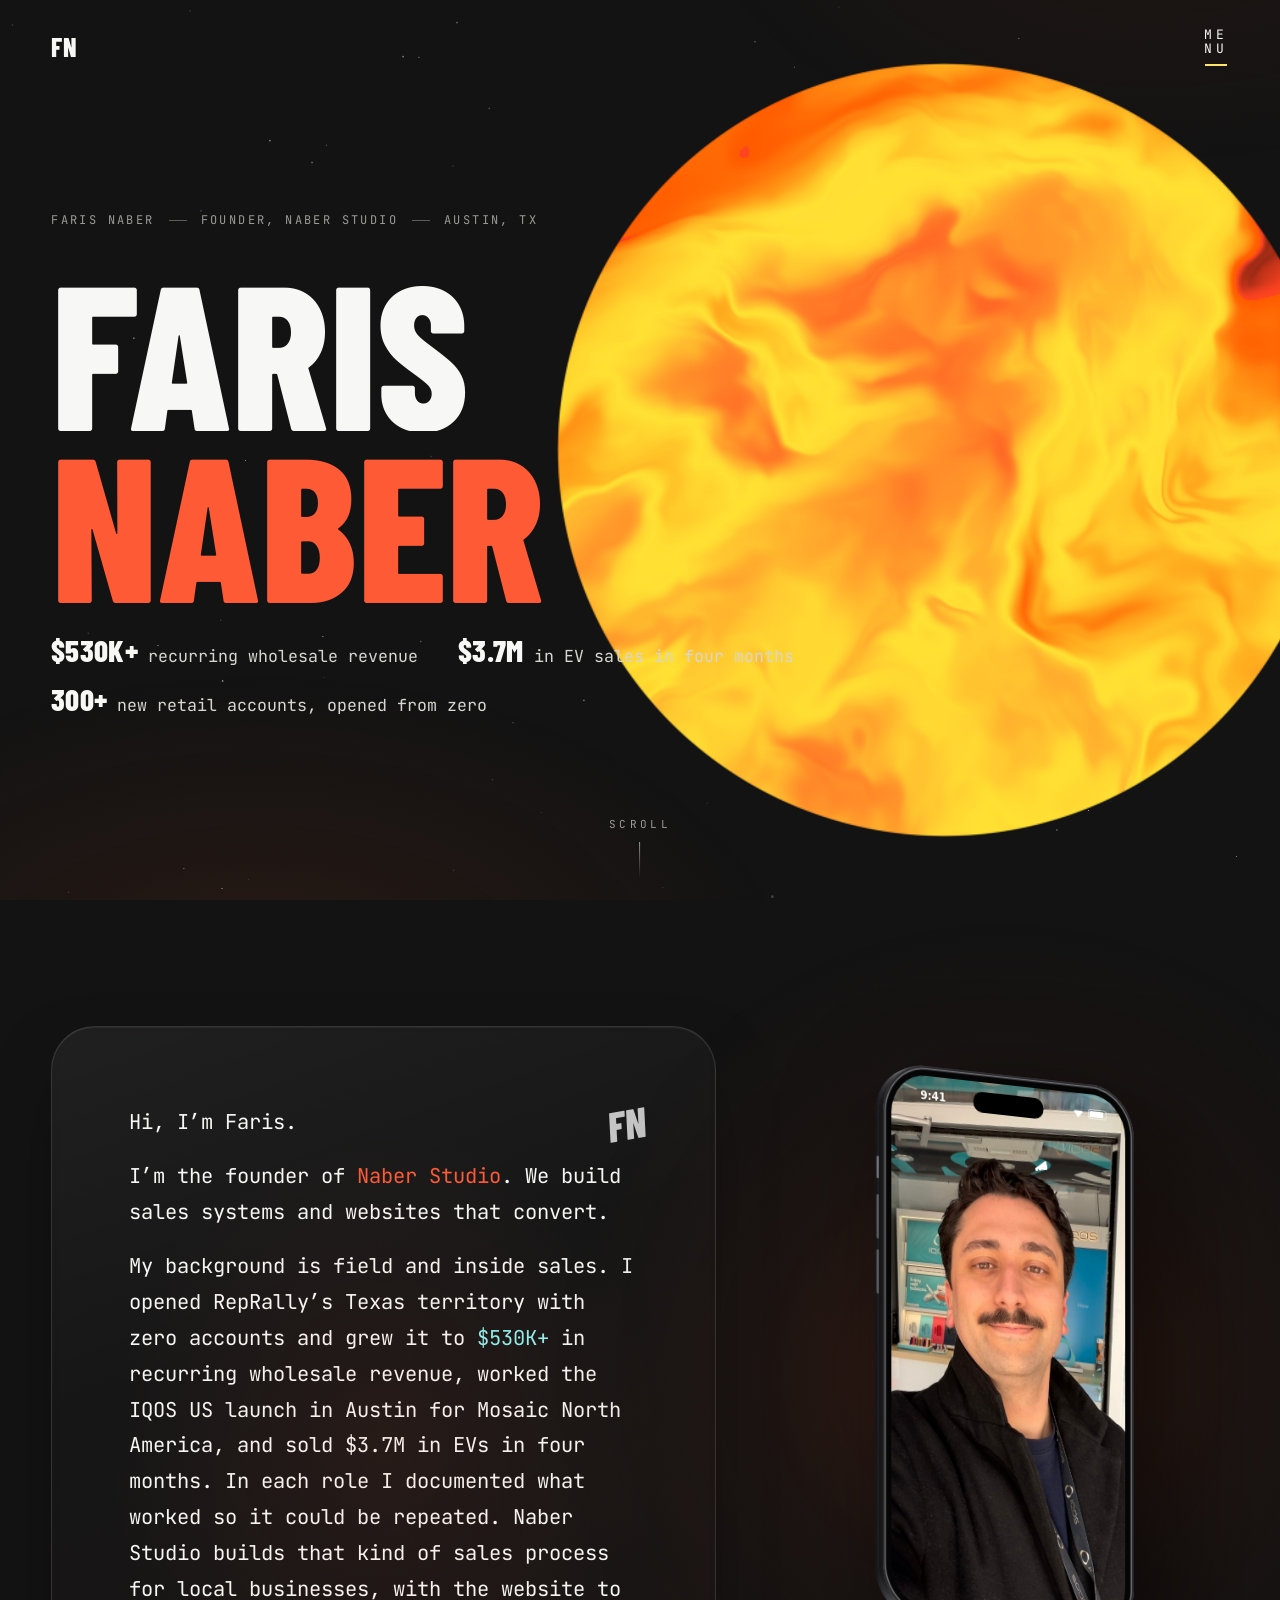
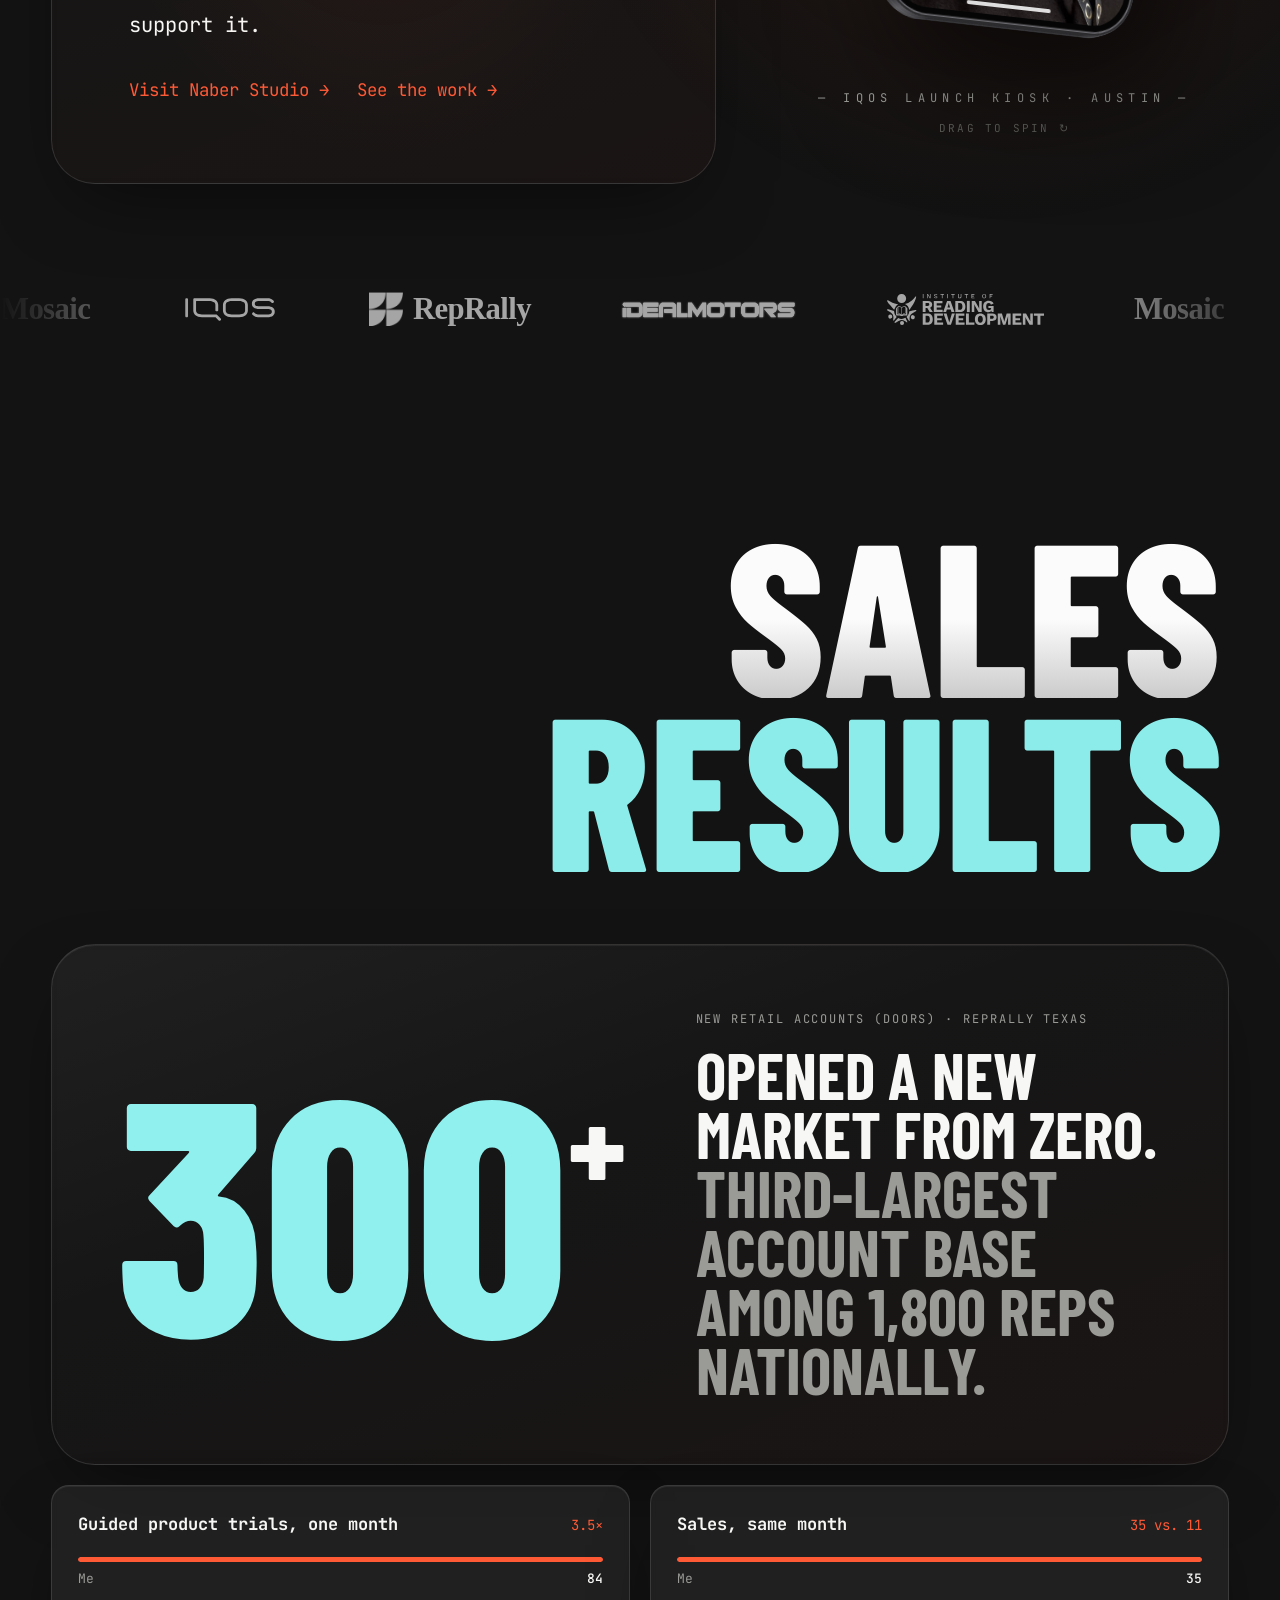
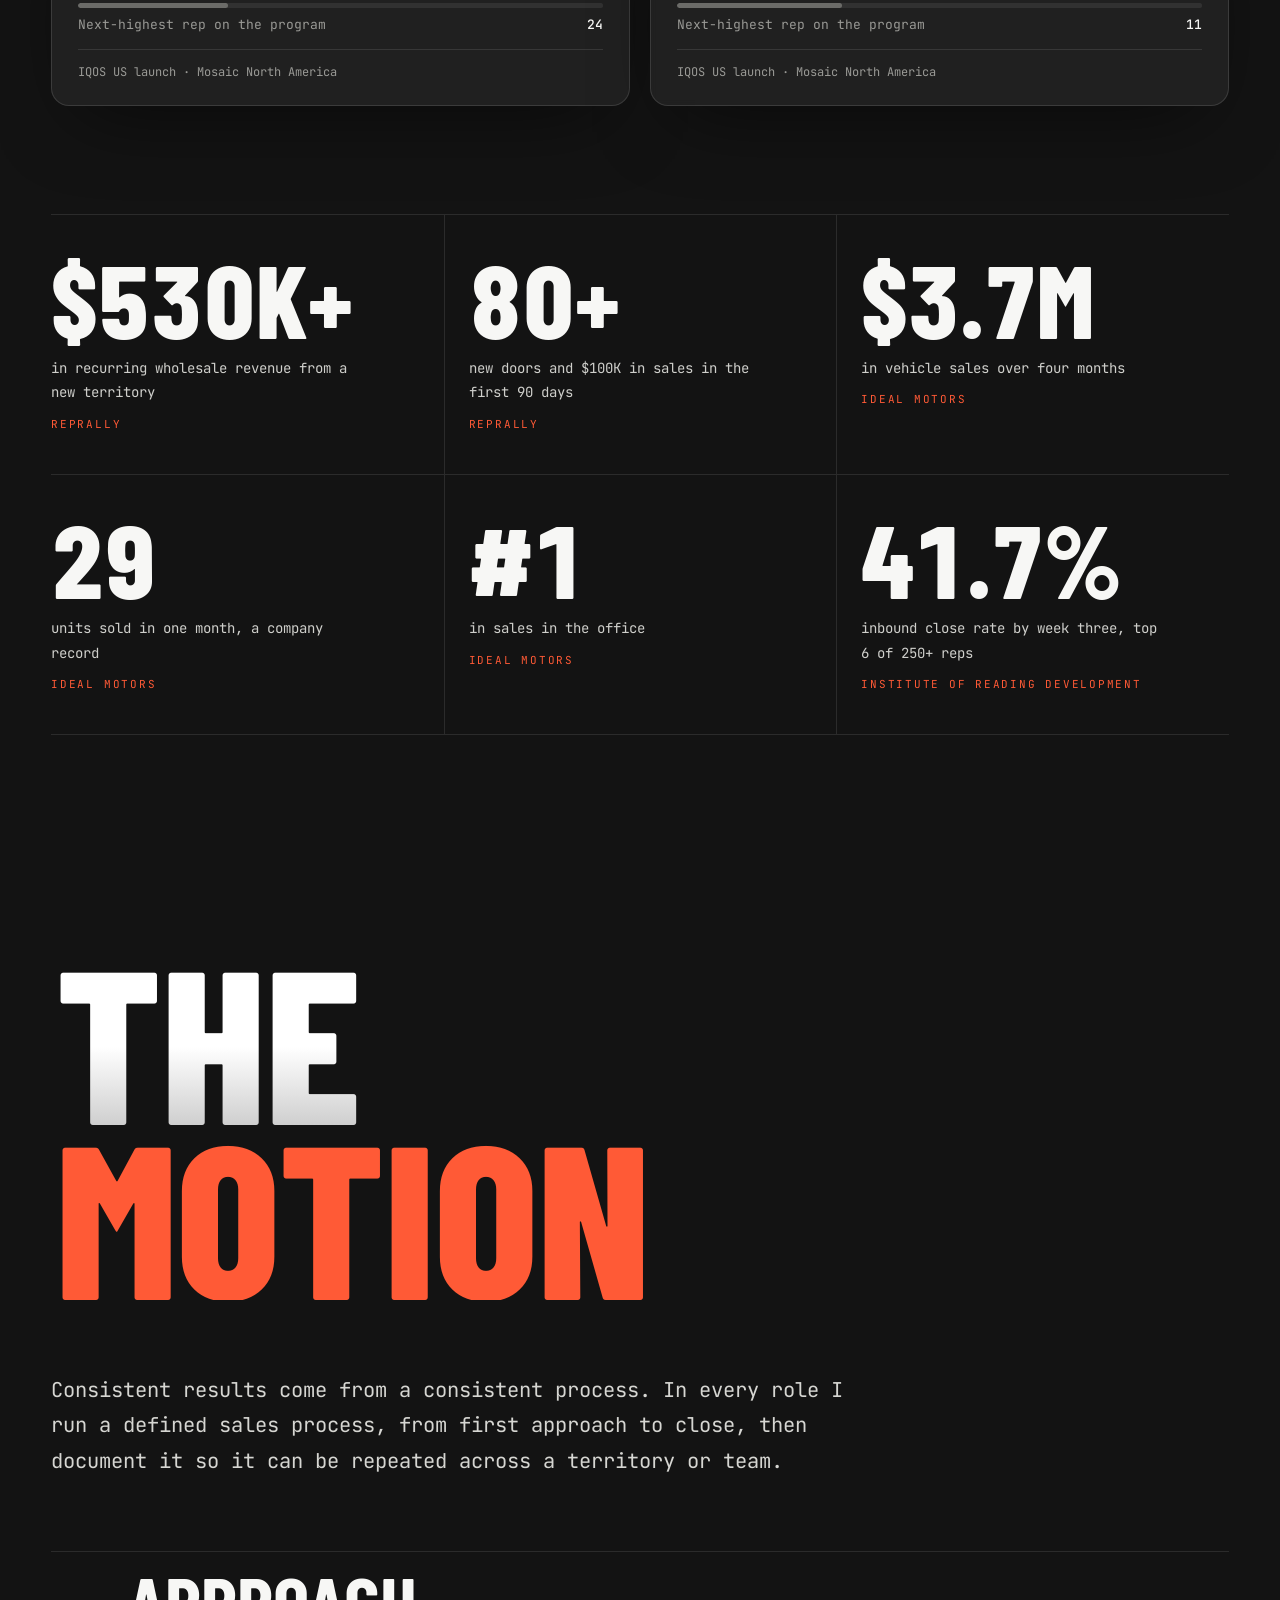
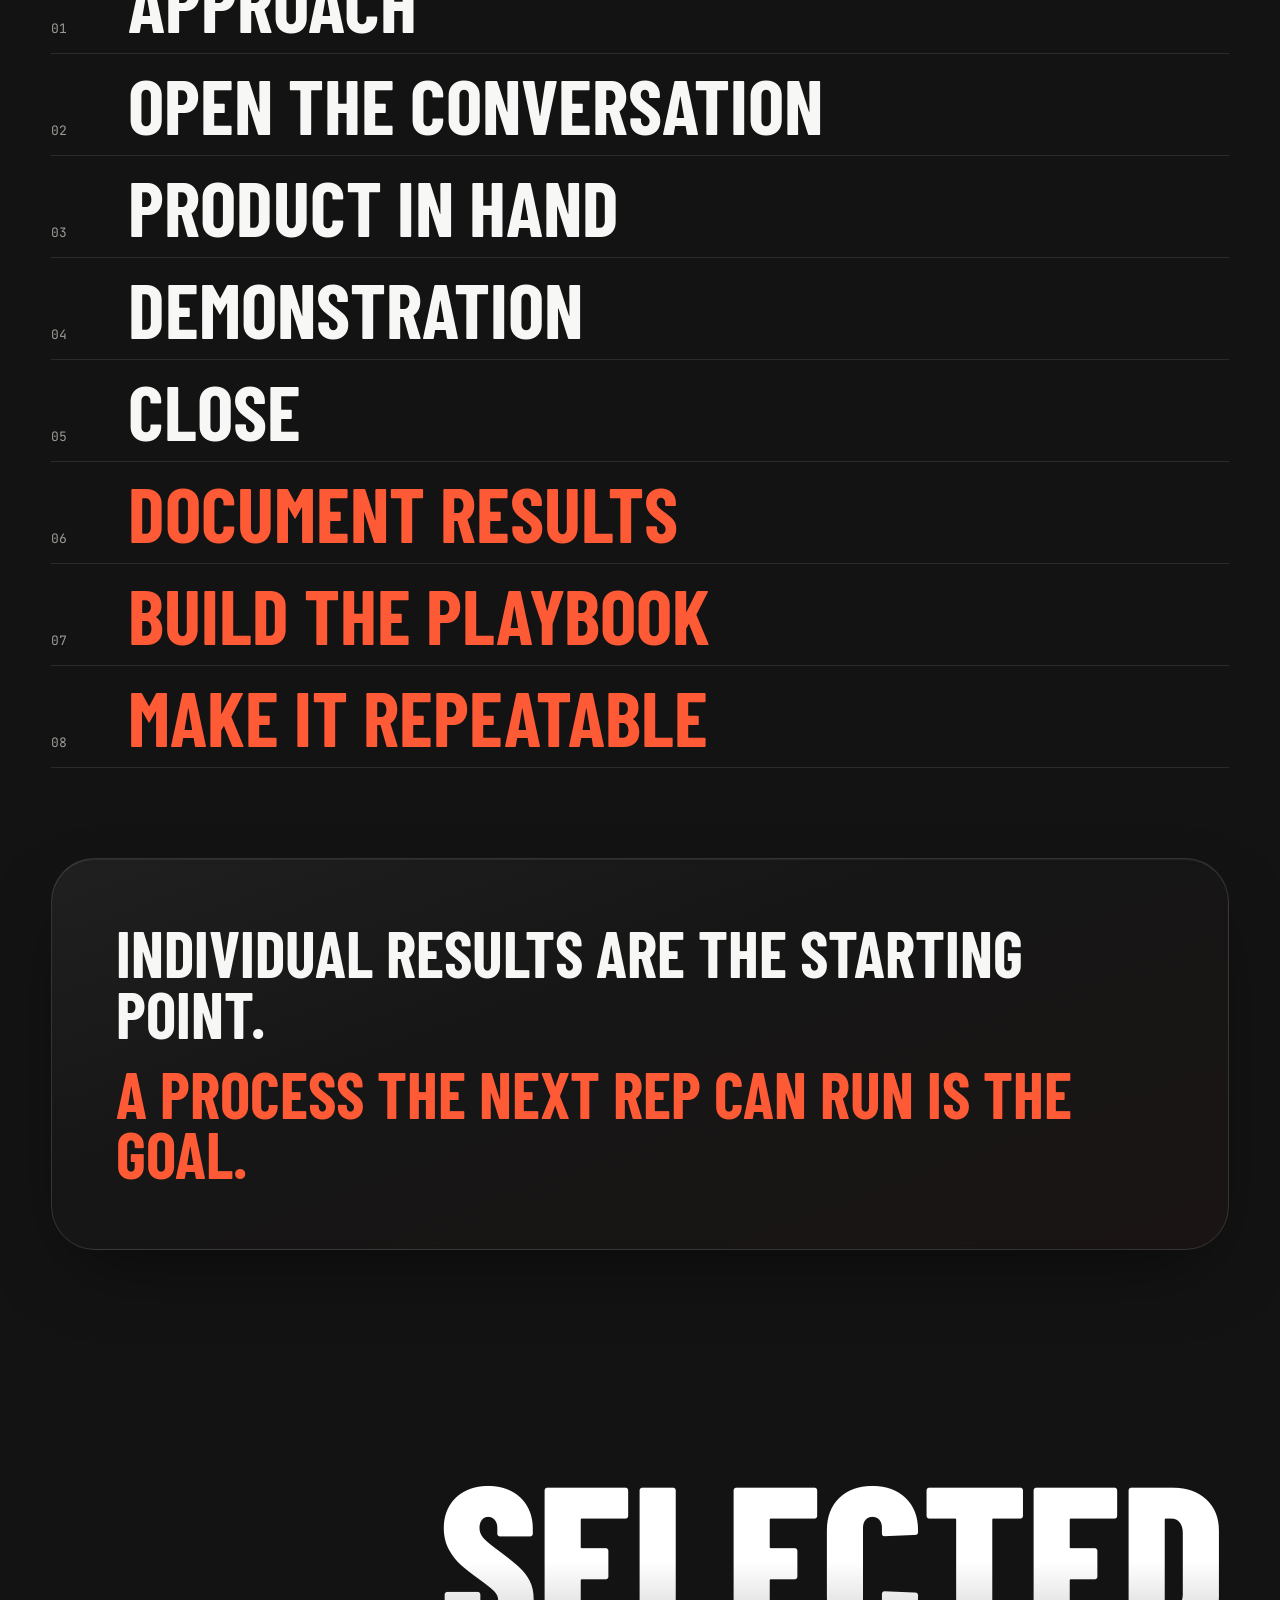
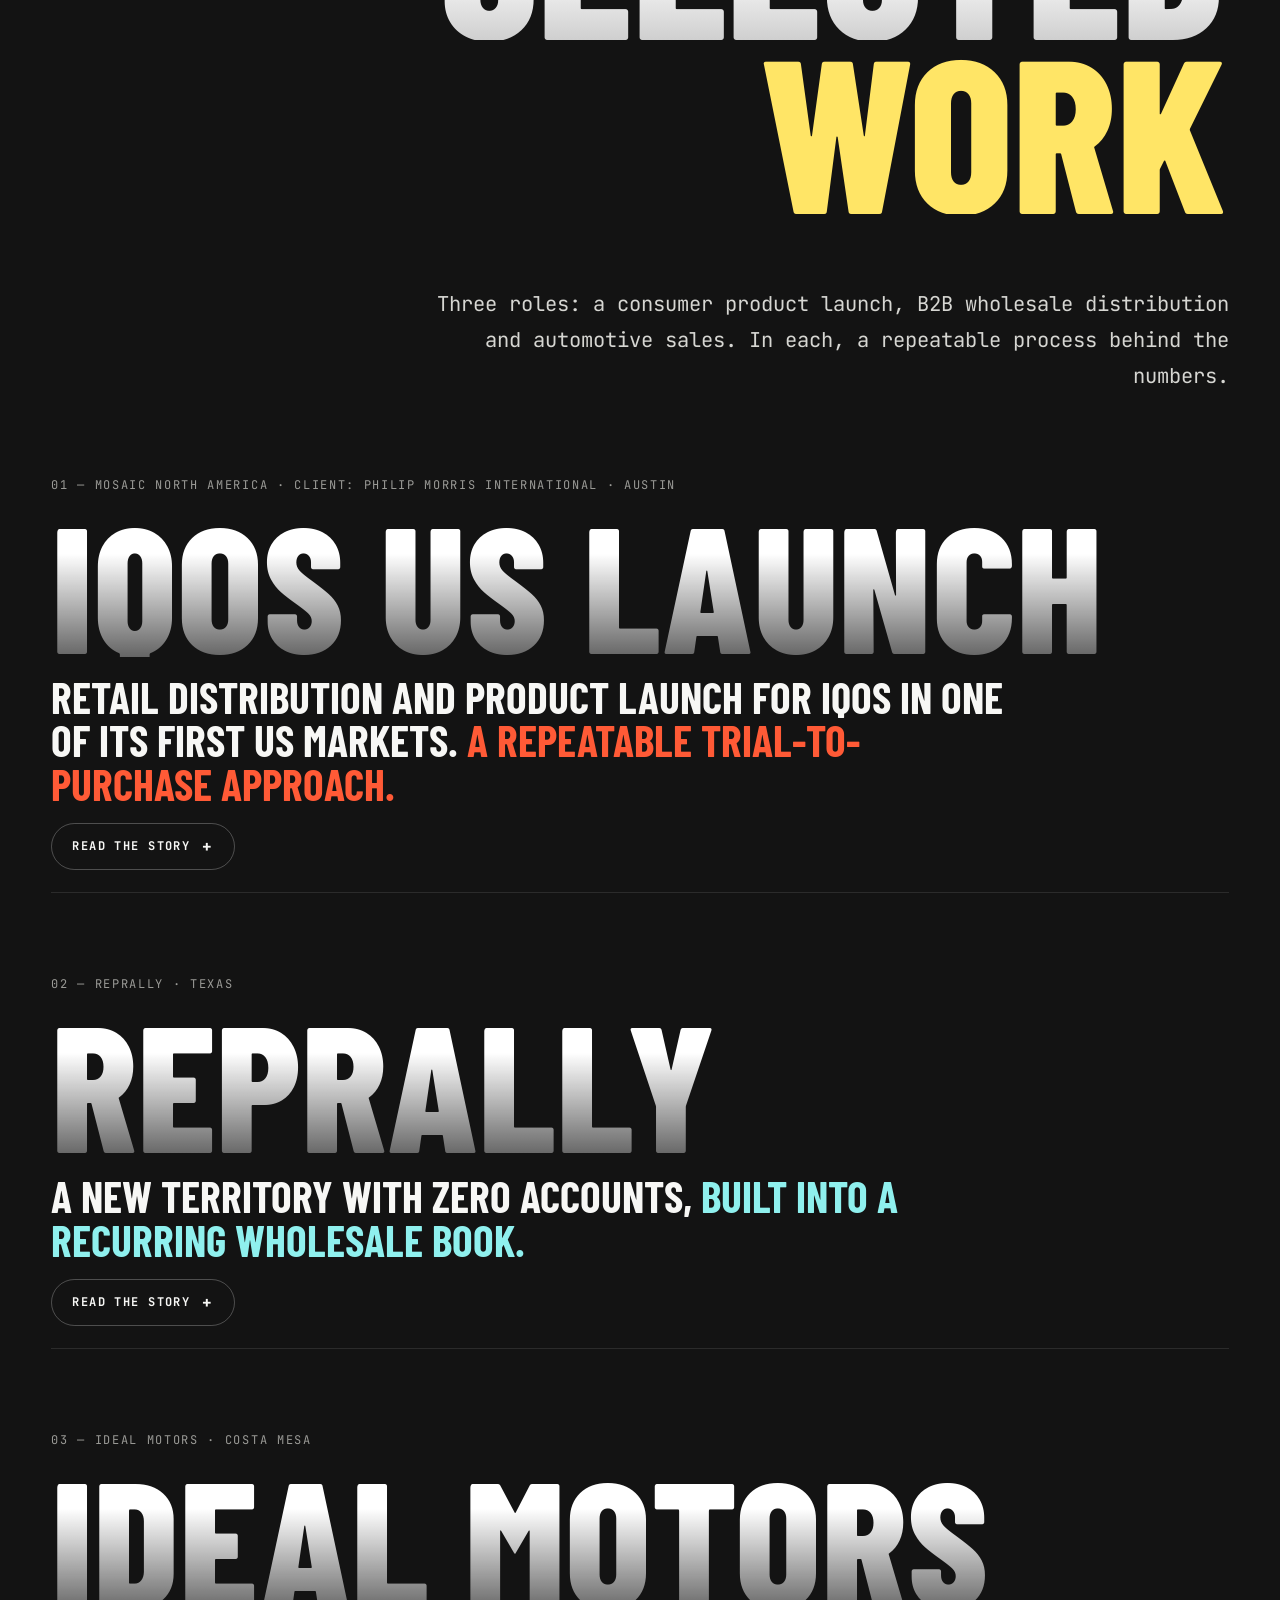
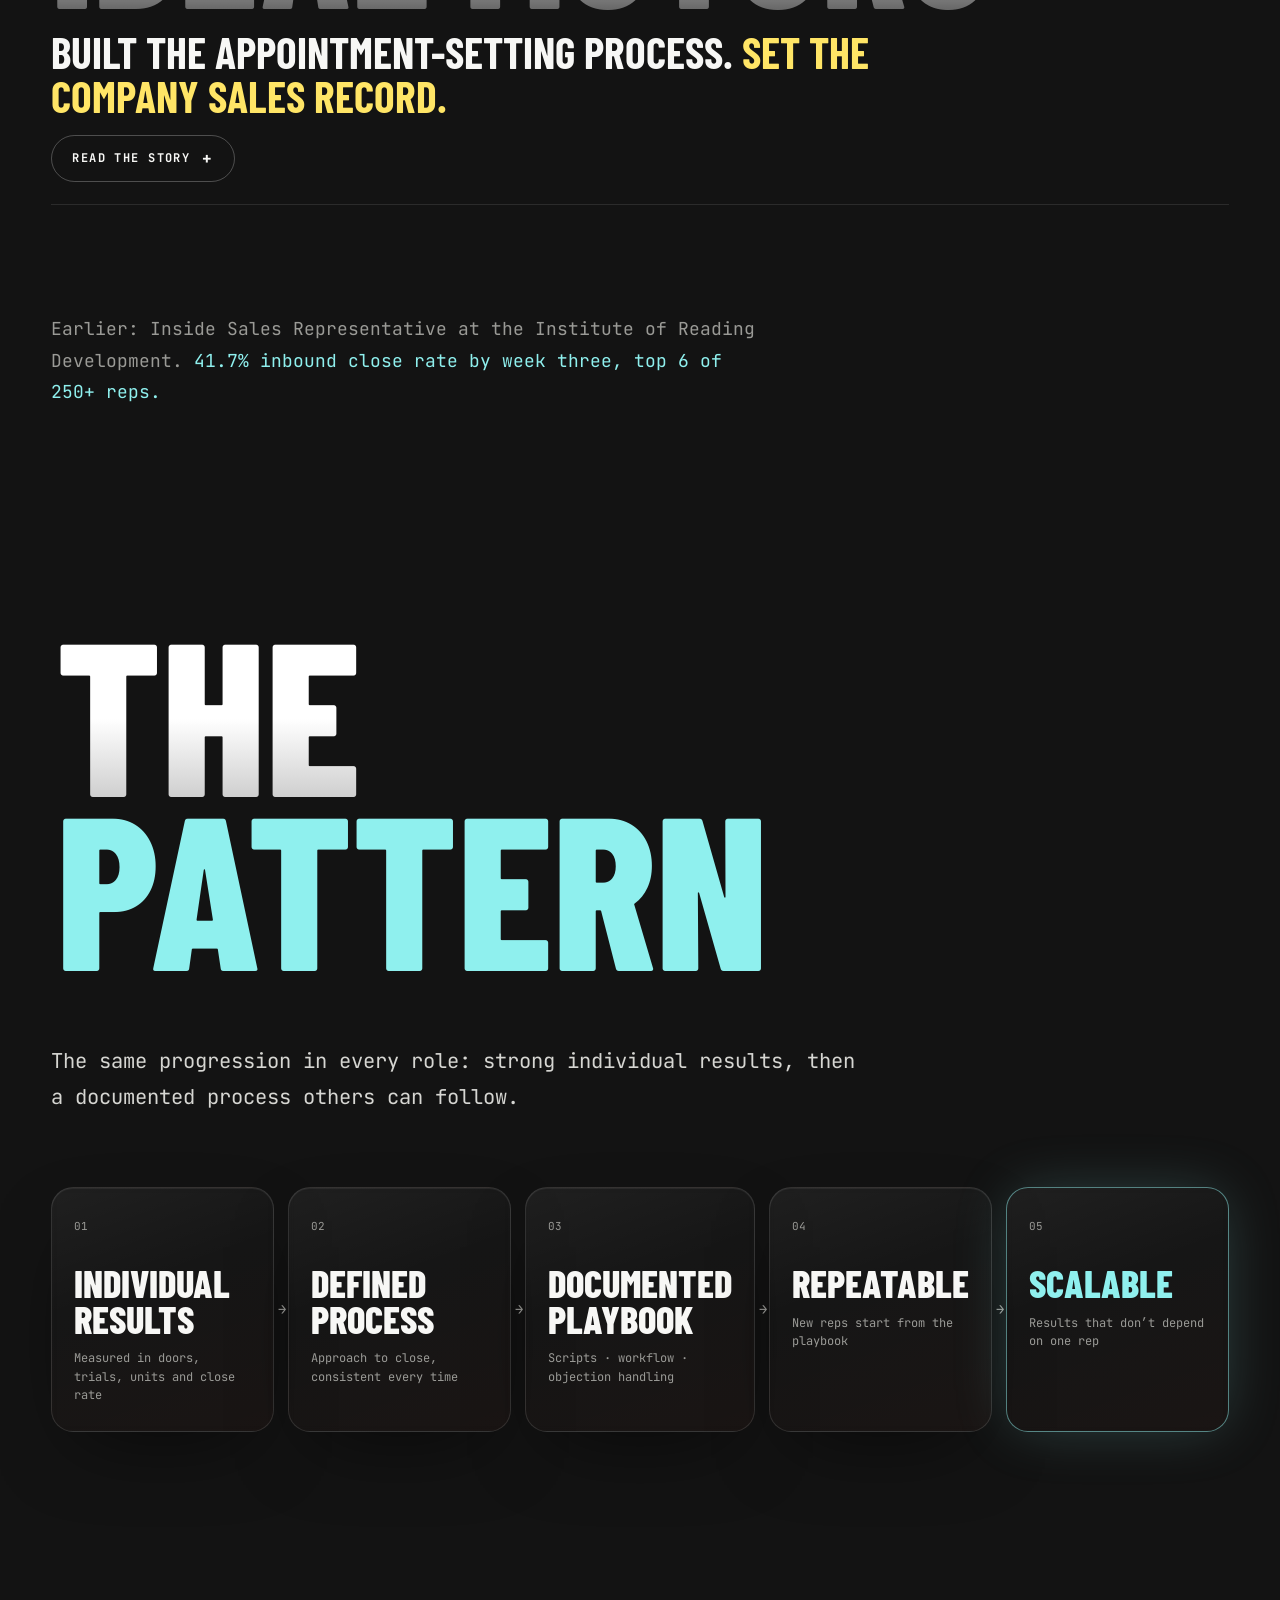
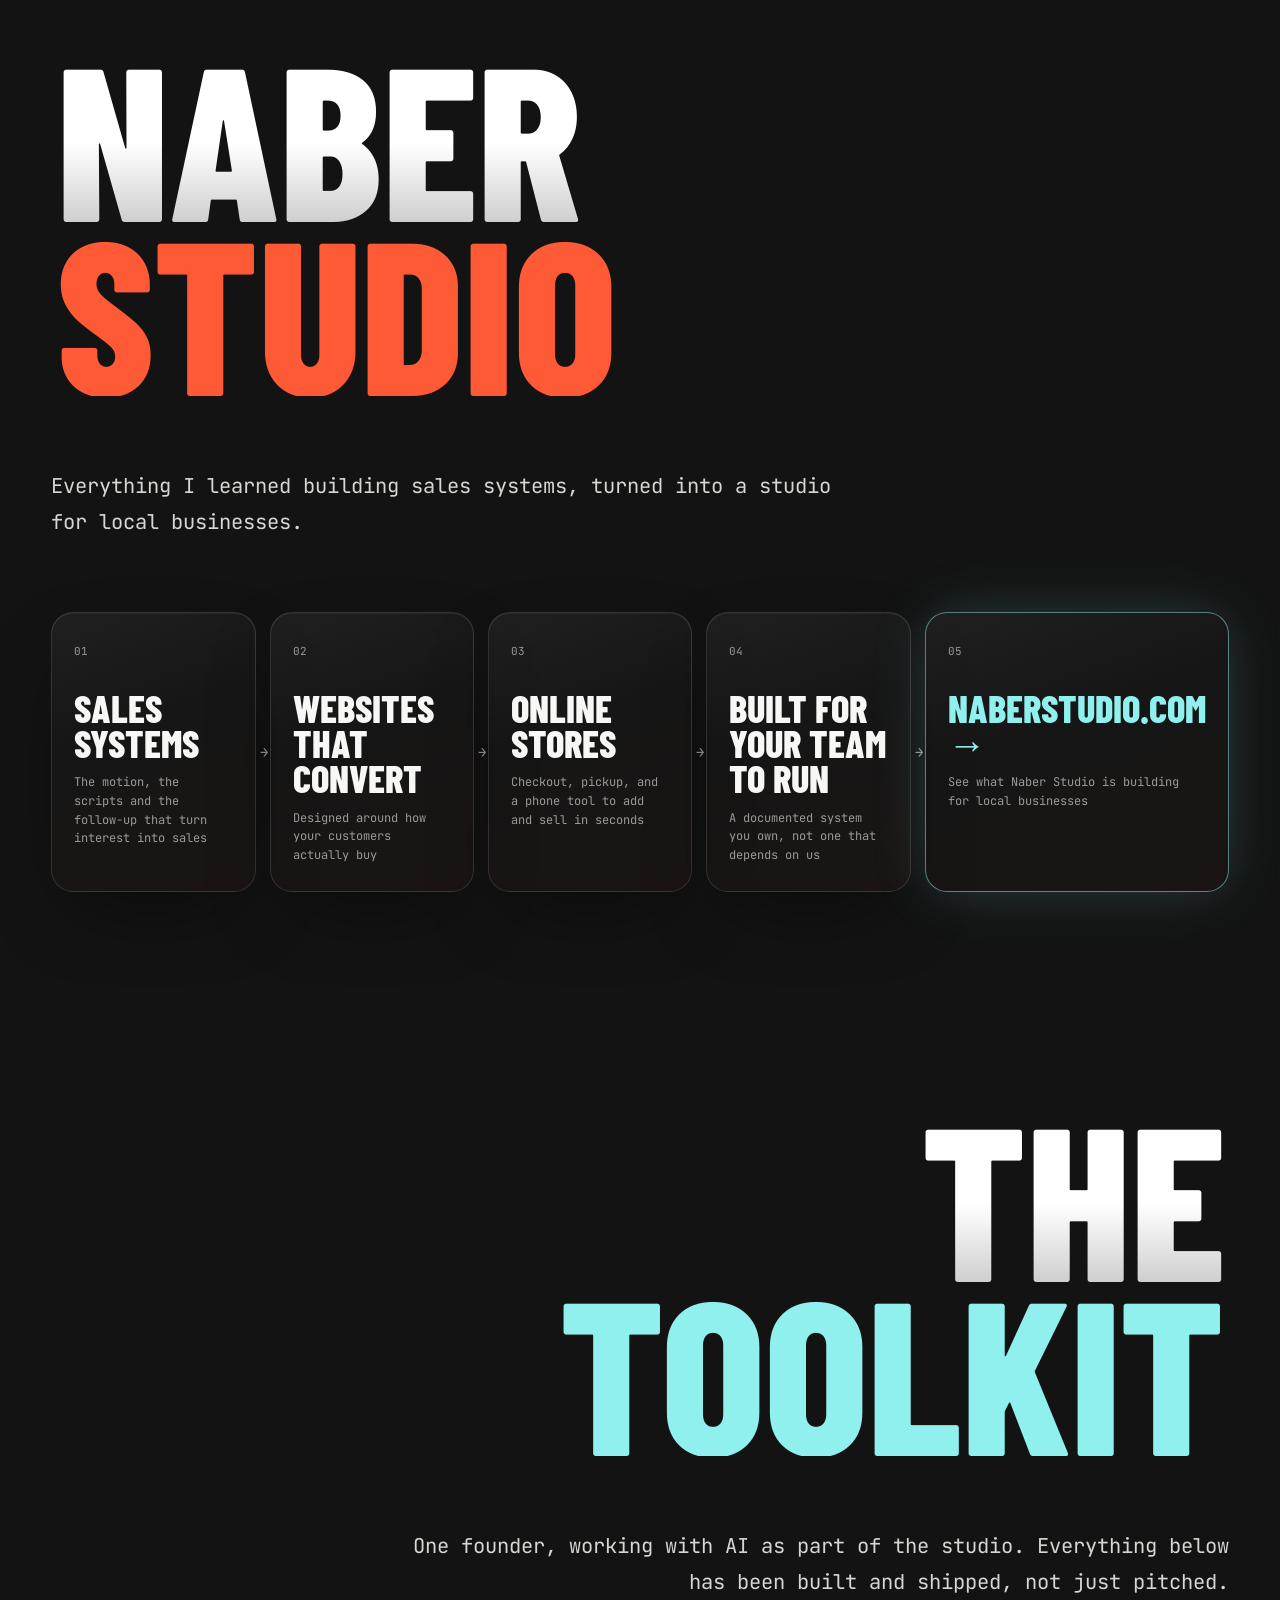
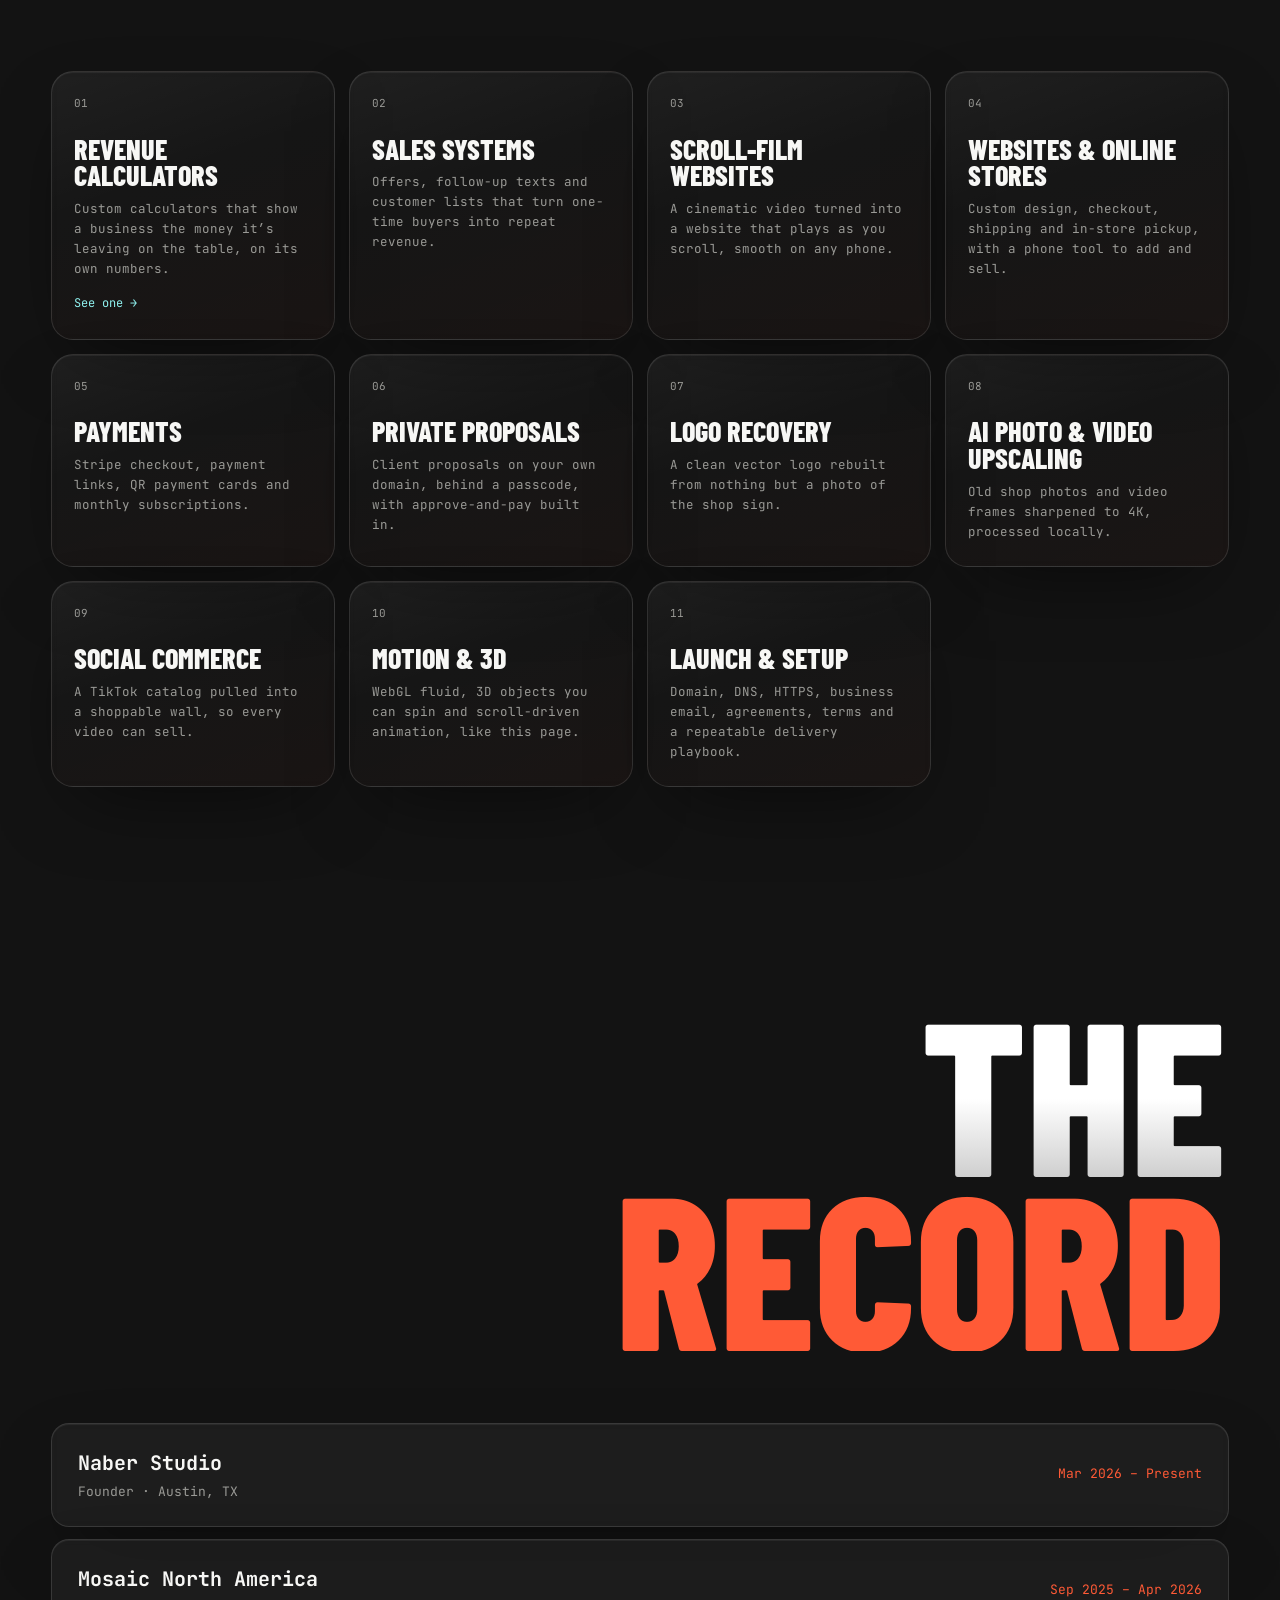
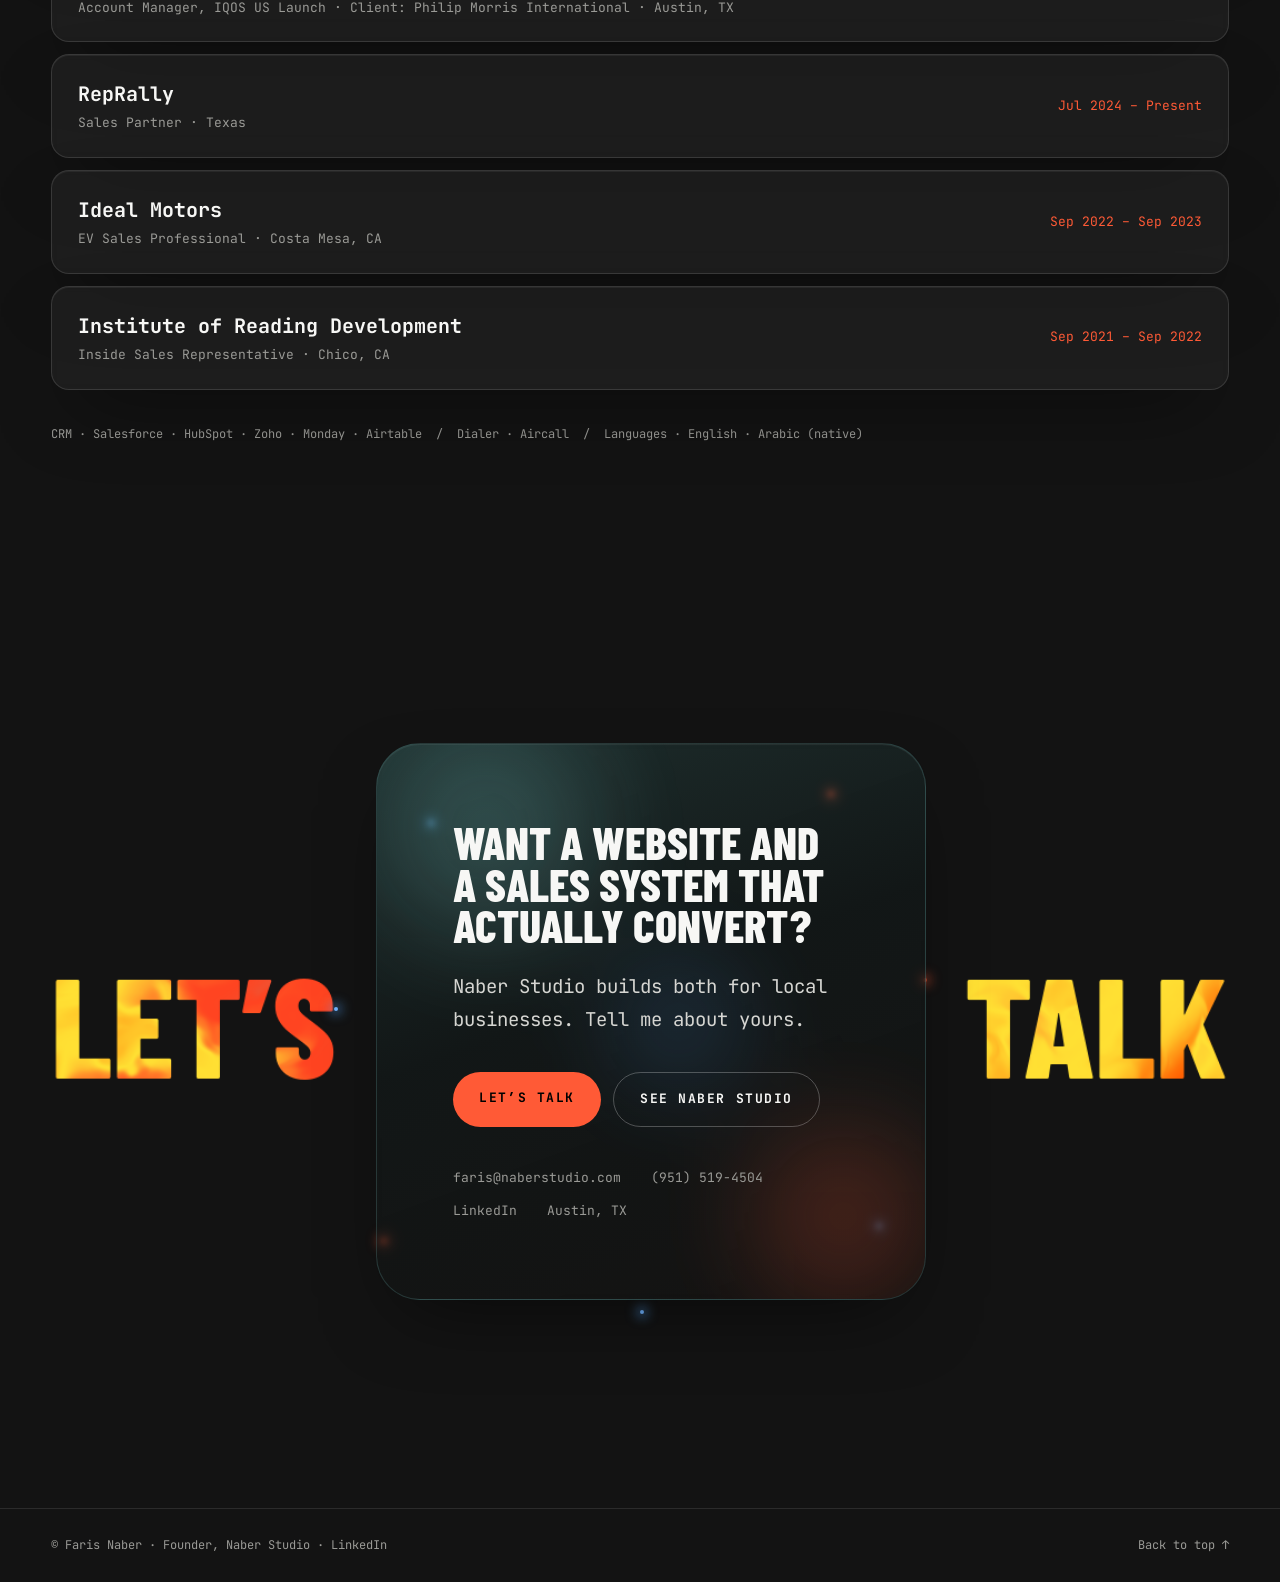
==== index.html @ 4cdf9651 "Rewrite portfolio copy in industry language; Mosaic North America is the employer, PMI the client No" ====
<!doctype html>
<html lang="en">
<head>
<meta charset="utf-8">
<meta name="viewport" content="width=device-width, initial-scale=1">
<title>Faris Naber — Founder, Naber Studio</title>
<meta name="description" content="Faris Naber, founder of Naber Studio in Austin, TX. Field and inside sales background: built RepRally’s Texas territory from zero to $530K+ in recurring wholesale revenue, worked the IQOS US launch for Mosaic North America, and sold $3.7M in EVs in four months.">
<meta property="og:title" content="Faris Naber — Founder, Naber Studio">
<meta property="og:description" content="Built a Texas territory from zero to $530K+ in recurring wholesale revenue and sold $3.7M in EVs in four months. Now building sales systems and websites for local businesses at Naber Studio.">
<meta property="og:image" content="https://naberstudio.com/faris/assets/faris-iqos-kiosk.jpg">
<meta property="og:url" content="https://naberstudio.com/faris/">
<meta name="theme-color" content="#131313">
<link rel="icon" href="/favicon.svg" type="image/svg+xml">
<meta name="build" content="45">
<script>
// GitHub Pages lets browsers cache this page for ~10 minutes. On load, ask the server for the
// current build number (bypassing the cache) and jump to a fresh URL if this copy is stale.
(function () {
  try {
    var mine = document.querySelector('meta[name=build]').content;
    fetch(location.pathname + '?nc=' + Date.now(), { cache: 'no-store' }).then(function (r) { return r.text(); }).then(function (t) {
      var m = t.match(/name="build" content="(\d+)"/);
      if (m && m[1] !== mine && sessionStorage.getItem('fn-build') !== m[1]) {
        sessionStorage.setItem('fn-build', m[1]);
        var q = new URLSearchParams(location.search); q.set('b', m[1]);
        location.replace(location.pathname + '?' + q.toString() + location.hash);
      }
    }).catch(function () {});
  } catch (e) {}
})();
</script>
<link rel="preconnect" href="https://fonts.googleapis.com">
<link rel="preconnect" href="https://fonts.gstatic.com" crossorigin>
<link href="https://fonts.googleapis.com/css2?family=Barlow+Condensed:wght@600;700;800&family=JetBrains+Mono:wght@400;500;700&display=swap" rel="stylesheet">
<link rel="stylesheet" href="styles.css?v=45">
<script type="application/ld+json">
{"@context":"https://schema.org","@type":"Person","name":"Faris Naber","url":"https://naberstudio.com/faris/","jobTitle":"Founder","email":"mailto:faris@naberstudio.com","address":{"@type":"PostalAddress","addressLocality":"Austin","addressRegion":"TX","addressCountry":"US"},"worksFor":{"@type":"Organization","name":"Naber Studio","url":"https://naberstudio.com/"},"sameAs":["https://www.linkedin.com/in/farisnaber/"],"knowsLanguage":["English","Arabic"]}
</script>
<link rel="canonical" href="https://naberstudio.com/faris/">
</head>
<body>

<canvas id="stars" aria-hidden="true"></canvas>
<div class="glow" aria-hidden="true"></div>

<header class="nav">
  <a href="#top" class="mark" aria-label="Faris Naber, back to top">FN</a>
  <button class="menu-btn" aria-expanded="false" aria-controls="menu"><span>ME</span><span>NU</span><i></i></button>
</header>

<nav id="menu" class="menu" aria-hidden="true">
  <a href="#numbers"><span>01</span>Numbers</a>
  <a href="#motion"><span>02</span>Motion</a>
  <a href="#work"><span>03</span>Work</a>
  <a href="#pattern"><span>04</span>Pattern</a>
  <a href="#studio"><span>05</span>Naber Studio</a>
  <a href="#toolkit"><span>06</span>Toolkit</a>
  <a href="#record"><span>07</span>Record</a>
  <a href="#contact"><span>08</span>Contact</a>
  <p class="menu-foot"><a href="mailto:faris@naberstudio.com">faris@naberstudio.com</a> · <a href="/">naberstudio.com</a> · <a href="https://www.linkedin.com/in/farisnaber/" target="_blank" rel="me noopener">LinkedIn</a></p>
</nav>

<main id="top">

<!-- HERO -->
<section class="hero">
  <canvas id="orb" aria-hidden="true"></canvas>
  <p class="hero-eyebrow">Faris Naber <i></i> Founder, Naber Studio <i></i> Austin, TX</p>
  <h1 class="hero-title">
    <span class="ln"><span>Faris</span></span>
    <span class="ln"><span class="c-o">Naber</span></span>
  </h1>
  <div class="hero-meta">
    <ul class="hero-proof">
      <li><b>$530K+</b> recurring wholesale revenue</li>
      <li><b>$3.7M</b> in EV sales in four months</li>
      <li><b>300+</b> new retail accounts, opened from zero</li>
    </ul>
  </div>
  <div class="scroll-hint" aria-hidden="true"><span>Scroll</span><i></i></div>
</section>

<!-- INTRO CARD + LOGOS -->
<section class="intro">
  <div class="intro-row">
  <div class="glass intro-card reveal">
    <span class="sig" aria-hidden="true">FN</span>
    <p>Hi, I’m Faris.</p>
    <p>I’m the founder of <em class="c-o">Naber Studio</em>. We build sales systems and websites that convert.</p>
    <p>My background is field and inside sales. I opened RepRally’s Texas territory with zero accounts and grew it to <em class="c-t">$530K+</em> in recurring wholesale revenue, worked the IQOS US launch in Austin for Mosaic North America, and sold $3.7M in EVs in four months. In each role I documented what worked so it could be repeated. Naber Studio builds that kind of sales process for local businesses, with the website to support it.</p>
    <div class="intro-cta">
      <a class="link-dl" href="/">Visit Naber Studio →</a>
      <a class="link-dl" href="#work">See the work →</a>
    </div>
  </div>
    <div class="phone-stage reveal">
      <div class="phone-wrap">
        <div class="phone" role="img" aria-label="Faris Naber at the IQOS kiosk in Austin. Drag to spin the phone.">
          <i class="ph-edge" style="--z:-7px"></i><i class="ph-edge" style="--z:-6px"></i><i class="ph-edge" style="--z:-5px"></i><i class="ph-edge" style="--z:-4px"></i><i class="ph-edge" style="--z:-3px"></i><i class="ph-edge" style="--z:-2px"></i><i class="ph-edge" style="--z:-1px"></i><i class="ph-edge" style="--z:0px"></i><i class="ph-edge" style="--z:1px"></i><i class="ph-edge" style="--z:2px"></i><i class="ph-edge" style="--z:3px"></i><i class="ph-edge" style="--z:4px"></i><i class="ph-edge" style="--z:5px"></i><i class="ph-edge" style="--z:6px"></i><i class="ph-edge" style="--z:7px"></i>
          <i class="ph-btn l action" style="--t:17%;--h:4%"></i><i class="ph-btn l" style="--t:24%;--h:8%"></i><i class="ph-btn l" style="--t:34%;--h:8%"></i><i class="ph-btn r" style="--t:27%;--h:12%"></i>
          <div class="ph-face ph-back">
            <div class="ph-cam"><b class="lens"></b><b class="lens"></b><b class="lens"></b><b class="flash"></b><b class="lidar"></b></div>
            <span class="ph-mark">FN</span>
          </div>
          <div class="ph-face ph-front">
            <div class="phone-screen">
              <img src="assets/faris-iqos-kiosk.jpg?v=45" alt="" width="768" height="1024" draggable="false">
              <div class="ph-status"><span>9:41</span><span class="ph-icons"><i class="sig"></i><i class="wifi"></i><i class="bat"></i></span></div>
              <i class="island"></i>
              <i class="home-bar"></i>
            </div>
          </div>
        </div>
      </div>
      <p class="phone-cap">— IQOS launch kiosk · Austin —</p>
      <p class="phone-hint">Drag to spin ↻</p>
    </div>
  </div>

  <div class="marquee reveal" aria-label="Companies and brands I have sold for">
    <div class="track">
      <span class="lg-rr lg-mosaic">Mosaic</span>
      <img class="lg-img lg-iqos" src="assets/logos/iqos.svg" alt="IQOS">
      <span class="lg-rr"><img src="assets/logos/reprally-mark.png" alt="">RepRally</span>
      <img class="lg-img lg-im" src="assets/logos/ideal-motors.png" alt="iDeal Motors">
      <img class="lg-img lg-ird" src="assets/logos/institute-of-reading-development.svg" alt="Institute of Reading Development">
      <span class="lg-rr lg-mosaic" aria-hidden="true">Mosaic</span>
      <img class="lg-img lg-iqos" src="assets/logos/iqos.svg" alt="" aria-hidden="true">
      <span class="lg-rr" aria-hidden="true"><img src="assets/logos/reprally-mark.png" alt="">RepRally</span>
      <img class="lg-img lg-im" src="assets/logos/ideal-motors.png" alt="" aria-hidden="true">
      <img class="lg-img lg-ird" src="assets/logos/institute-of-reading-development.svg" alt="" aria-hidden="true">
    </div>
  </div>
</section>

<!-- NUMBERS -->
<section id="numbers" class="block">
  <h2 class="mega right"><span class="l1">Sales</span><span class="l2 c-t">Results</span></h2>

  <div class="rank glass reveal">
    <div class="rank-num"><span data-count="300">300</span><span class="hash">+</span></div>
    <div class="rank-copy">
      <p class="k">New retail accounts (doors) · RepRally Texas</p>
      <p class="rank-line">Opened a new market from zero.<br><span>Third-largest account base among 1,800 reps nationally.</span></p>
    </div>
  </div>

  <div class="skills">
    <div class="skill glass reveal">
      <div class="skill-top"><b>Guided product trials, one month</b><span class="c-o">3.5×</span></div>
      <div class="sbar me"><i style="--w:100%"></i></div><p class="skill-row"><span>Me</span><span>84</span></p>
      <div class="sbar"><i style="--w:28.6%"></i></div><p class="skill-row"><span>Next-highest rep on the program</span><span>24</span></p>
      <p class="skill-tags">IQOS US launch · Mosaic North America</p>
    </div>
    <div class="skill glass reveal">
      <div class="skill-top"><b>Sales, same month</b><span class="c-o">35 vs. 11</span></div>
      <div class="sbar me"><i style="--w:100%"></i></div><p class="skill-row"><span>Me</span><span>35</span></p>
      <div class="sbar"><i style="--w:31.4%"></i></div><p class="skill-row"><span>Next-highest rep on the program</span><span>11</span></p>
      <p class="skill-tags">IQOS US launch · Mosaic North America</p>
    </div>
  </div>

  <div class="stats">
    <div class="stat reveal"><div class="n">$<span data-count="530">530</span>K+</div><p>in recurring wholesale revenue from a new territory</p><em>RepRally</em></div>
    <div class="stat reveal"><div class="n"><span data-count="80">80</span>+</div><p>new doors and $100K in sales in the first 90 days</p><em>RepRally</em></div>
    <div class="stat reveal"><div class="n">$<span data-count="3.7" data-dec="1">3.7</span>M</div><p>in vehicle sales over four months</p><em>Ideal Motors</em></div>
    <div class="stat reveal"><div class="n"><span data-count="29">29</span></div><p>units sold in one month, a company record</p><em>Ideal Motors</em></div>
    <div class="stat reveal"><div class="n">#<span data-count="1">1</span></div><p>in sales in the office</p><em>Ideal Motors</em></div>
    <div class="stat reveal"><div class="n"><span data-count="41.7" data-dec="1">41.7</span>%</div><p>inbound close rate by week three, top 6 of 250+ reps</p><em>Institute of Reading Development</em></div>
  </div>
</section>

<!-- MOTION -->
<section id="motion" class="block">
  <h2 class="mega left"><span class="l1">The</span><span class="l2 c-o">Motion</span></h2>
  <p class="lede reveal">Consistent results come from a consistent process. In every role I run a defined sales process, from first approach to close, then document it so it can be repeated across a territory or team.</p>
  <ol class="steps">
    <li class="reveal"><span>01</span>Approach</li>
    <li class="reveal"><span>02</span>Open the conversation</li>
    <li class="reveal"><span>03</span>Product in hand</li>
    <li class="reveal"><span>04</span>Demonstration</li>
    <li class="reveal"><span>05</span>Close</li>
    <li class="reveal sys"><span>06</span>Document results</li>
    <li class="reveal sys"><span>07</span>Build the playbook</li>
    <li class="reveal sys"><span>08</span>Make it repeatable</li>
  </ol>
  <blockquote class="pull glass reveal">
    <p>Individual results are the starting point.</p>
    <p class="c-o">A process the next rep can run is the goal.</p>
  </blockquote>
</section>

<!-- WORK -->
<section id="work" class="block">
  <h2 class="mega right"><span class="l1">Selected</span><span class="l2 c-y">Work</span></h2>
  <p class="lede reveal right-lede">Three roles: a consumer product launch, B2B wholesale distribution and automotive sales. In each, a repeatable process behind the numbers.</p>

  <!-- 01 Mosaic / IQOS -->
  <article class="case">
  <details class="case-fold">
    <summary>    <p class="case-k reveal">01 — Mosaic North America · Client: Philip Morris International · Austin</p>
    <h3 class="case-title reveal">IQOS US Launch</h3>
    <p class="case-sub reveal">Retail distribution and product launch for IQOS in one of its first US markets. <span class="c-o">A repeatable trial-to-purchase approach.</span></p>
    <span class="case-toggle"><b>Read the story</b><i aria-hidden="true">+</i></span></summary>
    <div class="case-body">
    <div class="case-grid">
      <div class="glass panel reveal">
        <div class="era">
          <div class="era-bar"><i class="era-old"></i><i class="era-new"></i></div>
          <div class="era-lbl"><span>Existing approach</span><span class="c-o">Repeatable trial-to-purchase process</span></div>
        </div>
        <p>I was an Account Manager at Mosaic North America, the agency Philip Morris International contracted to run distribution and the consumer launch of IQOS in Austin. Working the retail kiosk, I introduced the product to adult consumers through guided trials and ran the same structured process on every interaction.</p>
        <ol class="stepper" aria-label="The kiosk motion">
          <li>Approach</li><li>Introduction</li><li>Product in hand</li><li>Guided demo</li><li>Close</li>
        </ol>
        <p class="causal">More conversations <i>→</i> more guided trials <i>→</i> <span class="c-o">more sales</span></p>
        <p class="sysline">I shaped it into a repeatable kiosk approach (introduction, hands-on demo, close) and helped other reps on the program adopt it.</p>
      </div>
      <div class="glass panel reveal">
        <p class="k">Guided product trials, one month</p>
        <div class="duel-row me"><span class="duel-n" data-ccount="84">84</span><div class="duel-bar"><i style="--w:100%"></i></div><span class="duel-who">Me</span></div>
        <div class="duel-row"><span class="duel-n">24</span><div class="duel-bar"><i style="--w:28.6%"></i></div><span class="duel-who">Next-highest rep</span></div>
        <p class="k gap">Sales, same month</p>
        <div class="duel-row me"><span class="duel-n"><span data-ccount="35">35</span></span><div class="duel-bar"><i style="--w:100%"></i></div><span class="duel-who">Me</span></div>
        <div class="duel-row"><span class="duel-n">11</span><div class="duel-bar"><i style="--w:31.4%"></i></div><span class="duel-who">Next-highest rep</span></div>
      </div>
    </div>
    </div>
  </details>
  </article>

  <!-- 02 RepRally -->
  <article class="case">
  <details class="case-fold">
    <summary>    <p class="case-k reveal">02 — RepRally · Texas</p>
    <h3 class="case-title reveal">RepRally</h3>
    <p class="case-sub reveal">A new territory with zero accounts, <span class="c-t">built into a recurring wholesale book.</span></p>
    <span class="case-toggle"><b>Read the story</b><i aria-hidden="true">+</i></span></summary>
    <div class="case-body">
    <div class="case-grid">
      <div class="glass panel reveal">
        <p>I was one of RepRally’s first reps in Texas, with no existing accounts or local process. The targets were independent convenience, grocery, liquor and smoke shops that already worked with established distributors and weren’t looking to add vendors.</p>
        <div class="flip" aria-label="The objection “We don’t need another vendor” became the opening">
          <span class="flip-obj">“We don’t need another vendor.”</span>
          <span class="flip-arrow">↓</span>
          <span class="flip-open">became the opening.</span>
        </div>
        <p>I positioned RepRally on what their current distributors couldn’t offer, walked in cold and moved owners onto an app-based ordering platform. I then expanded from convenience stores into wholesale accounts and retained the account base through the September 2025 Texas category ban.</p>
        <p class="sysline">I wrote the territory playbook that helps new reps land their first 10–20 accounts.</p>
      </div>
      <div class="glass panel reveal field">
        <p class="k">Account base vs. 1,800 RepRally reps nationally</p>
        <div class="dots-wrap">
          <canvas class="dots" aria-label="1,800 dots, one per RepRally rep; the third-largest account base is highlighted"></canvas>
          <span class="dots-tip" aria-hidden="true"></span>
        </div>
        <p class="field-foot"><span class="c-t">Third-largest</span> account base among 1,800 reps nationally</p>
      </div>
    </div>

    <div class="glass panel growth2 reveal">
      <div class="g2-head">
        <p class="k">RepRally Texas · cumulative sales from territory launch</p>
        <div class="g2-read">
          <div><strong class="g2-acc">0</strong><span>accounts</span></div>
          <div><strong class="g2-sales">$0</strong><span>in sales</span></div>
        </div>
      </div>
      <div class="g2-plot">
        <svg viewBox="0 0 1000 360" preserveAspectRatio="none" aria-hidden="true">
          <defs>
            <linearGradient id="g2fill" x1="0" y1="0" x2="0" y2="1"><stop offset="0" stop-color="#8ff0ee" stop-opacity=".32"/><stop offset="1" stop-color="#8ff0ee" stop-opacity="0"/></linearGradient>
            <clipPath id="g2clip"><rect class="g2-cliprect" x="0" y="0" width="0" height="360"/></clipPath>
          </defs>
          <g class="g2-grid"><line x1="60" y1="320" x2="960" y2="320"/><line x1="60" y1="223" x2="960" y2="223"/><line x1="60" y1="126" x2="960" y2="126"/><line x1="60" y1="30" x2="960" y2="30"/></g>
          <path class="g2-area" clip-path="url(#g2clip)" d="M60 320 C140 319 200 287.8 267.7 268.2 C427.7 221.8 760 145.5 960 45.5 L960 320 Z"/>
          <path class="g2-line" pathLength="1" d="M60 320 C140 319 200 287.8 267.7 268.2 C427.7 221.8 760 145.5 960 45.5"/>
          <line class="g2-drop d1" x1="267.7" y1="268.2" x2="267.7" y2="320"/>
          <line class="g2-drop d2" x1="960" y1="45.5" x2="960" y2="320"/>
        </svg>
        <i class="g2-head-dot"></i>
        <i class="g2-pt p1" style="left:26.77%;top:74.5%"></i>
        <i class="g2-pt p2" style="left:96%;top:12.64%"></i>
        <div class="g2-call c1" style="left:26.77%;top:74.5%">
          <em>First 90 days</em>
          <b>80+ accounts</b>
          <b>$100K in sales</b>
        </div>
        <div class="g2-call c2" style="left:96%;top:12.64%">
          <em>Just over a year</em>
          <b class="c-t">323 accounts</b>
          <b class="c-t">$530K+ in sales</b>
        </div>
        <span class="g2-x x0">Launch</span><span class="g2-x x1">90 days</span><span class="g2-x x2">Just over a year</span>
      </div>
      <div class="g2-legend">
        <div><em>First 90 days</em><b>80+ accounts · $100K</b></div>
        <div><em>Just over a year</em><b class="c-t">323 accounts · $530K+</b></div>
      </div>
      <p class="g2-note">Accounts reorder on a recurring basis, so revenue compounds as the book of business grows.</p>
    </div>
    </div>
  </details>
  </article>

  <!-- 03 Ideal Motors -->
  <article class="case">
  <details class="case-fold">
    <summary>    <p class="case-k reveal">03 — Ideal Motors · Costa Mesa</p>
    <h3 class="case-title reveal">Ideal Motors</h3>
    <p class="case-sub reveal">Built the appointment-setting process. <span class="c-y">Set the company sales record.</span></p>
    <span class="case-toggle"><b>Read the story</b><i aria-hidden="true">+</i></span></summary>
    <div class="case-body">
    <div class="case-grid">
      <div class="glass panel reveal">
        <div class="flow">
          <div class="flow-c"><em>Starting point</em><strong class="x">No process</strong><span>for appointment setting</span></div>
          <i>→</i>
          <div class="flow-c on"><em>What I built</em><strong>Lead funnels</strong><span>online lead capture + call scripts</span></div>
          <i>→</i>
          <div class="flow-c on"><em>Result</em><strong>More appointments</strong><span>#1 in sales in the office</span></div>
        </div>
        <p>The showroom had no structured process for setting appointments. I built online lead funnels and call scripts that increased booked appointments and put me #1 in sales in the office. The sales floor adopted the scripts.</p>
        <div class="kpis">
          <div><strong>$<span data-ccount="3.7" data-dec="1">3.7</span>M</strong><span>in sales over four months</span></div>
          <div><strong><span data-ccount="75">75</span>+</strong><span>EVs sold</span></div>
        </div>
      </div>
      <div class="glass panel reveal">
        <p class="k">Units sold in one month · <span class="c-y">29, a company record</span></p>
        <div class="big29"><span data-ccount="29">29</span></div>
        <div class="cells s29"></div>
        <p class="k gap">#1 in sales in the office</p>
      </div>
    </div>
    </div>
  </details>
  </article>

  <p class="aside reveal">Earlier: Inside Sales Representative at the Institute of Reading Development. <span class="c-t">41.7% inbound close rate by week three, top 6 of 250+ reps.</span></p>
</section>

<!-- PATTERN -->
<section id="pattern" class="block">
  <h2 class="mega left"><span class="l1">The</span><span class="l2 c-t">Pattern</span></h2>
  <p class="lede reveal">The same progression in every role: strong individual results, then a documented process others can follow.</p>
  <ol class="chain">
    <li class="glass reveal"><span>01</span><h3>Individual results</h3><p>Measured in doors, trials, units and close rate</p></li>
    <li class="glass reveal"><span>02</span><h3>Defined process</h3><p>Approach to close, consistent every time</p></li>
    <li class="glass reveal"><span>03</span><h3>Documented playbook</h3><p>Scripts · workflow · objection handling</p></li>
    <li class="glass reveal"><span>04</span><h3>Repeatable</h3><p>New reps start from the playbook</p></li>
    <li class="glass reveal final"><span>05</span><h3>Scalable</h3><p>Results that don’t depend on one rep</p></li>
  </ol>
</section>

<!-- NABER STUDIO -->
<section id="studio" class="block">
  <h2 class="mega left"><span class="l1">Naber</span><span class="l2 c-o">Studio</span></h2>
  <p class="lede reveal">Everything I learned building sales systems, turned into a studio for local businesses.</p>
  <ol class="chain">
    <li class="glass reveal"><span>01</span><h3>Sales systems</h3><p>The motion, the scripts and the follow-up that turn interest into sales</p></li>
    <li class="glass reveal"><span>02</span><h3>Websites that convert</h3><p>Designed around how your customers actually buy</p></li>
    <li class="glass reveal"><span>03</span><h3>Online stores</h3><p>Checkout, pickup, and a phone tool to add and sell in seconds</p></li>
    <li class="glass reveal"><span>04</span><h3>Built for your team to run</h3><p>A documented system you own, not one that depends on us</p></li>
    <li class="glass reveal final"><span>05</span><h3><a href="/">naberstudio.com →</a></h3><p>See what Naber Studio is building for local businesses</p></li>
  </ol>
</section>

<!-- TOOLKIT -->
<section id="toolkit" class="block">
  <h2 class="mega right"><span class="l1">The</span><span class="l2 c-t">Toolkit</span></h2>
  <p class="lede reveal right-lede">One founder, working with AI as part of the studio. Everything below has been built and shipped, not just pitched.</p>
  <ul class="caps">
    <li class="glass reveal"><span>01</span><h3>Revenue calculators</h3><p>Custom calculators that show a business the money it’s leaving on the table, on its own numbers.</p><a href="/calculator/">See one →</a></li>
    <li class="glass reveal"><span>02</span><h3>Sales systems</h3><p>Offers, follow-up texts and customer lists that turn one-time buyers into repeat revenue.</p></li>
    <li class="glass reveal"><span>03</span><h3>Scroll-film websites</h3><p>A cinematic video turned into a website that plays as you scroll, smooth on any phone.</p></li>
    <li class="glass reveal"><span>04</span><h3>Websites &amp; online stores</h3><p>Custom design, checkout, shipping and in-store pickup, with a phone tool to add and sell.</p></li>
    <li class="glass reveal"><span>05</span><h3>Payments</h3><p>Stripe checkout, payment links, QR payment cards and monthly subscriptions.</p></li>
    <li class="glass reveal"><span>06</span><h3>Private proposals</h3><p>Client proposals on your own domain, behind a passcode, with approve-and-pay built in.</p></li>
    <li class="glass reveal"><span>07</span><h3>Logo recovery</h3><p>A clean vector logo rebuilt from nothing but a photo of the shop sign.</p></li>
    <li class="glass reveal"><span>08</span><h3>AI photo &amp; video upscaling</h3><p>Old shop photos and video frames sharpened to 4K, processed locally.</p></li>
    <li class="glass reveal"><span>09</span><h3>Social commerce</h3><p>A TikTok catalog pulled into a shoppable wall, so every video can sell.</p></li>
    <li class="glass reveal"><span>10</span><h3>Motion &amp; 3D</h3><p>WebGL fluid, 3D objects you can spin and scroll-driven animation, like this page.</p></li>
    <li class="glass reveal"><span>11</span><h3>Launch &amp; setup</h3><p>Domain, DNS, HTTPS, business email, agreements, terms and a repeatable delivery playbook.</p></li>
  </ul>
</section>

<!-- RECORD -->
<section id="record" class="block">
  <h2 class="mega right"><span class="l1">The</span><span class="l2 c-o">Record</span></h2>
  <ul class="timeline">
    <li class="glass reveal"><div><h3>Naber Studio</h3><p>Founder · Austin, TX</p></div><time>Mar 2026 – Present</time></li>
    <li class="glass reveal"><div><h3>Mosaic North America</h3><p>Account Manager, IQOS US Launch · Client: Philip Morris International · Austin, TX</p></div><time>Sep 2025 – Apr 2026</time></li>
    <li class="glass reveal"><div><h3>RepRally</h3><p>Sales Partner · Texas</p></div><time>Jul 2024 – Present</time></li>
    <li class="glass reveal"><div><h3>Ideal Motors</h3><p>EV Sales Professional · Costa Mesa, CA</p></div><time>Sep 2022 – Sep 2023</time></li>
    <li class="glass reveal"><div><h3>Institute of Reading Development</h3><p>Inside Sales Representative · Chico, CA</p></div><time>Sep 2021 – Sep 2022</time></li>
  </ul>
  <p class="tools reveal">CRM · Salesforce · HubSpot · Zoho · Monday · Airtable &nbsp;/&nbsp; Dialer · Aircall &nbsp;/&nbsp; Languages · English · Arabic (native)</p>
</section>

<!-- CONTACT -->
<section id="contact" class="block contact">
  <div class="talk">
    <canvas class="talk-fluid" aria-hidden="true"></canvas>
    <h2 class="talk-h"><span class="talk-w">Let’s</span> <span class="talk-w">Talk</span></h2>
  <div class="talk-sparks" aria-hidden="true"><i></i><i></i><i></i><i></i><i></i><i></i><i></i></div>
  <div class="glass contact-card reveal">
    <div class="card-aurora" aria-hidden="true"><i></i><i></i><i></i></div>
    <p class="contact-q">Want a website and a sales system that actually convert?</p>
    <p>Naber Studio builds both for local businesses. Tell me about yours.</p>
    <div class="cta-row">
      <a class="btn btn-primary" href="mailto:faris@naberstudio.com?subject=Naber%20Studio">Let’s talk</a>
      <a class="btn btn-ghost" href="/">See Naber Studio</a>
    </div>
    <p class="contact-lines">
      <a href="mailto:faris@naberstudio.com">faris@naberstudio.com</a>
      <a href="tel:+19515194504">(951) 519-4504</a>
      <a href="https://www.linkedin.com/in/farisnaber/" target="_blank" rel="me noopener">LinkedIn</a>
      <span>Austin, TX</span>
    </p>
  </div>
  </div>
</section>

</main>
<footer class="foot"><span>© Faris Naber · Founder, <a href="/">Naber Studio</a> · <a href="https://www.linkedin.com/in/farisnaber/" target="_blank" rel="me noopener">LinkedIn</a></span><a href="#top">Back to top ↑</a></footer>

<script src="main.js?v=45"></script>
<script src="variants.js?v=45"></script>
</body>
</html>
---- styles.css ----
:root{
  --bg:#131313; --ink:#f7f7f5; --dim:#9a9a96; --faint:#5c5c58; --line:rgba(255,255,255,.1);
  --o:#ff5a36; --t:#8ff0ee; --y:#ffe566;
  --head:'Barlow Condensed',Impact,sans-serif; --mono:'JetBrains Mono',ui-monospace,monospace;
  --pad:clamp(16px,4vw,64px);
}
*{box-sizing:border-box;margin:0;padding:0}
html{scroll-behavior:smooth;background:var(--bg);overflow-x:hidden}
body{background:var(--bg);color:var(--ink);font-family:var(--mono);font-size:15px;line-height:1.75;-webkit-font-smoothing:antialiased;overflow-x:hidden}
a{color:inherit;text-decoration:none}
::selection{background:var(--o);color:#000}
.c-o{color:var(--o)}.c-t{color:var(--t)}.c-y{color:var(--y)}
em{font-style:normal}

#stars{position:fixed;inset:0;width:100%;height:100%;z-index:0;pointer-events:none}
.glow{position:fixed;inset:0;z-index:0;pointer-events:none;background:radial-gradient(60vw 50vh at 20% 110%,rgba(120,50,25,.22),transparent 70%),radial-gradient(50vw 40vh at 90% -10%,rgba(90,40,25,.18),transparent 70%)}
main,.foot{position:relative;z-index:1}

/* nav + menu */
.nav{position:fixed;inset:0 0 auto 0;z-index:60;display:flex;justify-content:space-between;align-items:center;padding:22px var(--pad)}
.mark{font-family:var(--head);font-weight:800;font-size:26px;letter-spacing:.02em;line-height:1}
.menu-btn{all:unset;cursor:pointer;display:grid;font-family:var(--mono);font-size:13px;letter-spacing:.35em;line-height:1.1;text-align:center;padding:6px 0 6px .35em}
.menu-btn i{display:block;height:2px;width:22px;margin:7px auto 0;background:var(--y);transition:width .3s}
.menu-btn:hover i{width:34px}
.menu{position:fixed;inset:0;z-index:55;background:rgba(12,12,12,.94);backdrop-filter:blur(14px);-webkit-backdrop-filter:blur(14px);display:flex;flex-direction:column;justify-content:center;padding:0 var(--pad);opacity:0;visibility:hidden;transition:opacity .4s,visibility .4s}
.menu.open{opacity:1;visibility:visible}
.menu>a{font-family:var(--head);font-weight:800;text-transform:uppercase;font-size:clamp(48px,9vw,120px);line-height:.92;display:flex;align-items:baseline;gap:18px;transform:translateY(30px);opacity:0;transition:transform .5s cubic-bezier(.2,.8,.2,1),opacity .5s,color .2s}
.menu>a span{font-family:var(--mono);font-size:13px;font-weight:400;color:var(--dim)}
.menu>a:hover{color:var(--o)}
.menu.open>a{transform:none;opacity:1}
.menu.open>a:nth-child(2){transition-delay:.04s}.menu.open>a:nth-child(3){transition-delay:.08s}.menu.open>a:nth-child(4){transition-delay:.12s}.menu.open>a:nth-child(5){transition-delay:.16s}.menu.open>a:nth-child(6){transition-delay:.2s}
.menu-foot{margin-top:40px;color:var(--dim);font-size:13px}.menu-foot a:hover{color:var(--o)}

/* hero */
.hero{position:relative;min-height:100svh;display:flex;flex-direction:column;justify-content:center;padding:110px var(--pad) 80px;overflow:hidden}
#orb{position:absolute;right:-4vw;top:50%;width:min(64vw,86vh);height:min(64vw,86vh);transform:translateY(-50%);z-index:0;border-radius:50%}
.hero-title{position:relative;z-index:1;font-family:var(--head);font-weight:800;text-transform:uppercase;font-size:clamp(96px,19vw,330px);line-height:.8;letter-spacing:-.005em}
.ln{display:block;overflow:hidden;padding-top:.04em}
.ln>span{display:inline-block;transform:translateY(105%);transition:transform 1.1s cubic-bezier(.2,.85,.2,1)}
.loaded .ln>span{transform:none}
.loaded .ln:nth-child(2)>span{transition-delay:.1s}.loaded .ln:nth-child(3)>span{transition-delay:.2s}
.hero-meta{position:relative;z-index:1;display:flex;justify-content:space-between;align-items:flex-end;gap:24px;flex-wrap:wrap;margin-top:40px;opacity:0;transition:opacity 1s .7s}
.loaded .hero-meta{opacity:1}
.hero-sub{font-size:clamp(16px,1.7vw,22px);line-height:1.5}
.hero-sub em{color:var(--o)}
.hero-loc{color:var(--dim);font-size:13px;letter-spacing:.08em;text-transform:uppercase}
.scroll-hint{position:absolute;left:50%;bottom:22px;transform:translateX(-50%);display:flex;flex-direction:column;align-items:center;gap:8px;font-size:11px;letter-spacing:.3em;text-transform:uppercase;color:var(--dim);z-index:1}
.scroll-hint i{width:1px;height:36px;background:linear-gradient(var(--dim),transparent);animation:drip 2s infinite}
@keyframes drip{0%{transform:scaleY(0);transform-origin:top}50%{transform:scaleY(1);transform-origin:top}51%{transform-origin:bottom}100%{transform:scaleY(0);transform-origin:bottom}}

/* glass */
.glass{position:relative;background:linear-gradient(160deg,rgba(255,255,255,.055),rgba(255,255,255,.015) 40%,rgba(255,90,54,.03));border:1px solid rgba(255,255,255,.12);border-radius:28px;backdrop-filter:blur(3px);-webkit-backdrop-filter:blur(3px);box-shadow:inset 0 1px 0 rgba(255,255,255,.06),0 30px 80px -30px rgba(0,0,0,.6)}

/* intro */
.intro{padding:14vh var(--pad) 6vh;display:flex;flex-direction:column;align-items:center}
.intro-card{width:min(800px,100%);padding:clamp(28px,6vw,80px);border-radius:44px;font-size:clamp(15px,1.6vw,21px);line-height:1.75}
.intro-card::before{content:"";position:absolute;inset:0;border-radius:inherit;background:radial-gradient(60% 60% at 50% 55%,rgba(255,90,54,.07),transparent 70%);pointer-events:none}
.intro-card p+p{margin-top:.9em}
.sig{position:absolute;right:clamp(24px,6vw,70px);top:clamp(22px,5vw,60px);font-family:var(--head);font-weight:800;font-style:italic;font-size:42px;color:rgba(255,255,255,.75);transform:rotate(-10deg)}
.intro-cta{display:flex;flex-wrap:wrap;gap:12px 28px;margin-top:1.6em}
.link-dl{display:inline-flex;align-items:center;gap:10px;color:var(--o);font-size:.85em;border-bottom:1px solid transparent;transition:border-color .2s}
.link-dl:hover{border-color:var(--o)}
.link-dl svg{width:20px;height:20px;fill:none;stroke:currentColor;stroke-width:2;stroke-linecap:round;stroke-linejoin:round}

.marquee{width:100vw;margin-top:12vh;overflow:hidden;-webkit-mask-image:linear-gradient(90deg,transparent,#000 15%,#000 85%,transparent);mask-image:linear-gradient(90deg,transparent,#000 15%,#000 85%,transparent)}
.track{display:flex;align-items:center;width:max-content;animation:marq 40s linear infinite}
.track .lg{margin-right:clamp(48px,7vw,110px)}
.marquee:hover .track{animation-play-state:paused}
@keyframes marq{to{transform:translateX(-50%)}}
.lg{white-space:nowrap;color:#b9b9b5;opacity:.78;transition:opacity .3s,color .3s;line-height:1}
.lg:hover{opacity:1;color:#fff}
.lg-pmi{font-family:Georgia,'Times New Roman',serif;font-size:clamp(20px,2.2vw,30px);letter-spacing:.01em}
.lg-iqos{font-family:var(--mono);font-weight:500;font-size:clamp(24px,2.6vw,36px);letter-spacing:.34em}
.lg-rr{font-family:system-ui,-apple-system,sans-serif;font-weight:800;font-size:clamp(26px,2.8vw,38px);letter-spacing:-.04em}
.lg-im{font-family:var(--head);font-weight:800;font-size:clamp(28px,3vw,42px);letter-spacing:.14em;font-style:italic}
.lg-ird{font-family:Georgia,serif;font-style:italic;font-size:clamp(18px,2vw,26px)}

/* phone */
.phone-stage{padding:10vh var(--pad) 12vh;display:flex;flex-direction:column;align-items:center;perspective:1400px}
.phone-wrap{animation:float 7s ease-in-out infinite}
@keyframes float{50%{transform:translateY(-14px)}}
.phone{--rx:6deg;--ry:-18deg;width:clamp(240px,26vw,380px);aspect-ratio:9/19.3;border-radius:clamp(38px,4vw,58px);padding:clamp(9px,.9vw,13px);background:linear-gradient(135deg,#3a3a3c,#1b1b1c 45%,#2c2c2e);transform:rotateX(var(--rx)) rotateY(var(--ry));transform-style:preserve-3d;transition:transform .6s cubic-bezier(.2,.8,.2,1);box-shadow:inset 0 0 0 1.5px #4a4a4c,inset 0 0 0 3px #0a0a0a,14px 0 0 -2px #202021,16px 2px 0 -2px #d0532d55,40px 60px 120px -20px rgba(0,0,0,.8),0 0 140px -20px rgba(255,90,54,.25);cursor:grab}
.phone-screen{position:relative;width:100%;height:100%;border-radius:clamp(30px,3.2vw,46px);overflow:hidden;background:#000}
.phone-screen img{width:100%;height:100%;object-fit:cover;object-position:52% 40%;display:block}
.island{position:absolute;top:2.4%;left:50%;transform:translateX(-50%);width:32%;height:3.6%;border-radius:99px;background:#000}
.glare{position:absolute;inset:0;background:linear-gradient(115deg,transparent 30%,rgba(255,255,255,.12) 45%,transparent 60%);transform:translateX(var(--gx,0%));transition:transform .6s;pointer-events:none}
.phone-cap{margin-top:56px;font-size:12px;letter-spacing:.45em;text-transform:uppercase;color:var(--dim);text-align:center}

/* blocks + mega headlines */
.block{padding:16vh var(--pad) 8vh;max-width:1600px;margin:0 auto}
.mega{font-family:var(--head);font-weight:800;text-transform:uppercase;font-size:clamp(84px,17vw,300px);line-height:.8;display:flex;flex-direction:column;margin-bottom:8vh;letter-spacing:-.005em}
.mega span{display:block;will-change:transform}
.mega.right{align-items:flex-end;text-align:right}
.mega .l1{background:linear-gradient(#fff 55%,#cfcfcf);-webkit-background-clip:text;background-clip:text;color:transparent}
.k{font-size:11px;letter-spacing:.16em;text-transform:uppercase;color:var(--dim);margin-bottom:16px}
.k.gap{margin-top:28px}
.lede{font-size:clamp(16px,1.6vw,21px);max-width:40em;color:#d6d6d2;margin-bottom:8vh}
.right-lede{margin-left:auto;text-align:right}

/* numbers */
.rank{display:flex;align-items:center;gap:clamp(20px,5vw,80px);padding:clamp(28px,5vw,64px);border-radius:44px;flex-wrap:wrap}
.rank-num{font-family:var(--head);font-weight:800;font-size:clamp(160px,26vw,420px);line-height:.78;color:var(--t);display:flex;align-items:flex-start}
.rank-num .hash{font-size:.4em;margin-top:.12em;margin-right:.04em;color:var(--ink)}
.rank-copy .k{font-size:12px}
.rank-line{font-family:var(--head);font-weight:700;text-transform:uppercase;font-size:clamp(36px,5vw,76px);line-height:.92}
.rank-line span{color:var(--dim)}
.skills{display:grid;grid-template-columns:1fr 1fr;gap:20px;margin-top:20px}
.skill{padding:24px 26px 22px;border-radius:18px;background:rgba(44,44,44,.55)}
.skill-top{display:flex;justify-content:space-between;align-items:baseline;margin-bottom:18px}
.skill-top b{font-weight:700;font-size:17px}
.skill-top span{font-size:14px}
.sbar{height:5px;border-radius:9px;background:rgba(255,255,255,.08);overflow:hidden}
.sbar i{display:block;height:100%;width:var(--w);border-radius:9px;background:#6b6b68;transform:scaleX(0);transform-origin:left;transition:transform 1.4s cubic-bezier(.2,.8,.2,1) .2s}
.sbar.me i{background:var(--o)}
.in .sbar i{transform:none}
.skill-row{display:flex;justify-content:space-between;font-size:13px;color:var(--dim);margin:6px 0 12px}
.skill-row span:last-child{color:var(--ink);font-weight:500}
.skill-tags{font-size:12px;color:var(--dim);border-top:1px solid var(--line);padding-top:12px;margin-top:4px}
.stats{display:grid;grid-template-columns:repeat(3,1fr);margin-top:12vh;border-top:1px solid var(--line)}
.stat{padding:40px 24px 40px 0;border-bottom:1px solid var(--line)}
.stat:not(:nth-child(3n+1)){padding-left:24px;border-left:1px solid var(--line)}
.stat .n{font-family:var(--head);font-weight:800;font-size:clamp(72px,8vw,136px);line-height:.85;font-variant-numeric:tabular-nums}
.stat p{color:#cfcfcb;font-size:14px;margin-top:14px;max-width:22em}
.stat em{display:block;color:var(--o);font-size:11px;letter-spacing:.16em;text-transform:uppercase;margin-top:10px}

/* motion */
.steps{list-style:none;border-top:1px solid var(--line)}
.steps li{display:flex;align-items:baseline;gap:clamp(16px,4vw,60px);padding:14px 0;border-bottom:1px solid var(--line);font-family:var(--head);font-weight:700;text-transform:uppercase;font-size:clamp(34px,6vw,96px);line-height:.95;transition:color .3s,padding .4s}
.steps li span{font-family:var(--mono);font-weight:400;font-size:13px;color:var(--dim);min-width:2em}
.steps li:hover{color:var(--o);padding-left:14px}
.steps li.sys{color:var(--o)}
.steps li.sys:hover{color:var(--ink)}
.pull{margin-top:10vh;padding:clamp(28px,5vw,64px);border-radius:44px;font-family:var(--head);font-weight:700;text-transform:uppercase;font-size:clamp(34px,5vw,78px);line-height:.95}
.pull p+p{margin-top:.3em}

/* cases */
.case{margin-top:14vh}
.case-k{font-size:12px;letter-spacing:.14em;text-transform:uppercase;color:var(--dim)}
.case-title{font-family:var(--head);font-weight:800;text-transform:uppercase;font-size:clamp(80px,14vw,240px);line-height:.82;margin:14px 0 18px;background:linear-gradient(180deg,#fff 30%,rgba(255,255,255,.35));-webkit-background-clip:text;background-clip:text;color:transparent}
.case-sub{font-family:var(--head);font-weight:700;text-transform:uppercase;font-size:clamp(28px,3.4vw,52px);line-height:1;max-width:22em;margin-bottom:40px}
.case-grid{display:grid;grid-template-columns:minmax(0,1.1fr) minmax(0,1fr);gap:20px;align-items:start}
.viz-col{display:grid;gap:20px;min-width:0}
.panel{padding:clamp(22px,3vw,40px);border-radius:28px;min-width:0}
.panel p{color:#d6d6d2}
.panel p+p,.panel p+.kpis,.panel .kpis+p{margin-top:18px}
.sysline{color:var(--o)!important;border-top:1px solid var(--line);padding-top:18px;margin-top:24px!important}
.era{margin-bottom:26px}
.era-bar{display:flex;height:6px;gap:4px}
.era-bar i{display:block;border-radius:9px;transform:scaleX(0);transform-origin:left;transition:transform 1.1s cubic-bezier(.2,.8,.2,1)}
.era-old{flex:3;background:#3d3d3b}.era-new{flex:1.2;background:var(--o)}
.in .era-bar i{transform:none}.in .era-new{transition-delay:.9s}
.era-lbl{display:flex;justify-content:space-between;gap:12px;margin-top:10px;font-size:11px;letter-spacing:.08em;text-transform:uppercase;color:var(--dim)}
.stepper{list-style:none;display:flex;flex-wrap:wrap;gap:8px;margin:24px 0;counter-reset:st}
.stepper li{counter-increment:st;padding:8px 14px;border:1px solid var(--line);border-radius:99px;font-size:13px;color:var(--dim);transition:all .35s}
.stepper li::before{content:counter(st,decimal-leading-zero) " ";font-size:10px;opacity:.7}
.stepper li.on{border-color:var(--o);color:#000;background:var(--o)}
.causal{font-family:var(--head);font-weight:700;text-transform:uppercase;font-size:clamp(26px,2.6vw,38px);line-height:1.05;color:var(--ink)!important}
.causal i{font-style:normal;color:var(--dim)}
.duel-row{display:grid;grid-template-columns:96px 1fr;align-items:center;column-gap:16px;margin-bottom:10px}
.duel-n{grid-row:span 2;font-family:var(--head);font-weight:800;font-size:64px;line-height:.9;color:var(--faint);font-variant-numeric:tabular-nums}
.duel-row.me .duel-n{color:var(--ink)}
.duel-bar{height:8px;border-radius:9px;background:rgba(255,255,255,.06);overflow:hidden}
.duel-bar i{display:block;height:100%;width:var(--w);border-radius:9px;background:#4a4a48;transform:scaleX(0);transform-origin:left;transition:transform 1.4s cubic-bezier(.2,.8,.2,1) .3s}
.duel-row.me .duel-bar i{background:var(--o)}
.in .duel-bar i{transform:none}
.duel-who{font-size:12px;color:var(--dim)}
.kpis{display:grid;grid-template-columns:1fr 1fr;border-top:1px solid var(--line);border-bottom:1px solid var(--line)}
.kpis>div{padding:20px 0}.kpis>div+div{padding-left:20px;border-left:1px solid var(--line)}
.kpis strong{display:block;font-family:var(--head);font-weight:800;font-size:clamp(52px,5vw,84px);line-height:.9;font-variant-numeric:tabular-nums}
.kpis>div>span{color:var(--dim);font-size:12px}
.dots{display:block;width:100%;aspect-ratio:2/1;cursor:crosshair}
.growth svg{width:100%;height:auto;overflow:visible}
.growth .ax{stroke:var(--line)}
.growth .gl{fill:none;stroke:var(--t);stroke-width:2.5;stroke-linecap:round;stroke-dasharray:1;stroke-dashoffset:1;transition:stroke-dashoffset 1.8s cubic-bezier(.4,0,.2,1) .4s}
.growth.in .gl{stroke-dashoffset:0}
.growth .gp{fill:var(--bg);stroke:var(--t);stroke-width:2;opacity:0;transition:opacity .4s 1.8s}
.growth .gp.end{fill:var(--t)}
.growth.in .gp{opacity:1}
.growth text{font-family:var(--mono);font-size:10px;fill:var(--dim)}
.growth .gv{fill:var(--ink);font-size:11px}.growth .gv.big{font-family:var(--head);font-weight:800;font-size:34px;fill:var(--t)}
.flow{display:flex;align-items:stretch;gap:10px;margin-bottom:24px}
.flow>i{align-self:center;font-style:normal;color:var(--dim)}
.flow-c{flex:1;border:1px solid var(--line);padding:14px;border-radius:16px;background:rgba(0,0,0,.2);transition:border-color .3s}
.flow-c em{display:block;font-size:10px;letter-spacing:.14em;text-transform:uppercase;color:var(--dim)}
.flow-c strong{display:block;font-family:var(--head);font-weight:800;text-transform:uppercase;font-size:28px;line-height:1;margin:8px 0 6px}
.flow-c strong.x{color:var(--faint);text-decoration:line-through;text-decoration-thickness:2px}
.flow-c span{font-size:12px;color:var(--dim);line-height:1.4;display:block}
.flow-c.on{border-color:rgba(255,229,102,.35)}.flow-c.on strong{color:var(--y)}
.flow-c:hover{border-color:var(--y)}
.big29{font-family:var(--head);font-weight:800;font-size:clamp(140px,16vw,260px);line-height:.8;color:var(--y);margin:6px 0 20px}
.cells{display:grid;grid-template-columns:repeat(29,1fr);gap:4px}
.cells i{display:block;aspect-ratio:1/4;background:rgba(255,255,255,.07);border-radius:3px;transition:background .3s,transform .3s}
.cells i.f{background:var(--y)}
.cells i:hover{transform:scaleY(1.15)}
.cell-read{font-size:11px;color:var(--dim);margin-top:10px;min-height:1.6em;letter-spacing:.06em}
.aside{margin-top:12vh;color:var(--dim);max-width:40em;font-size:clamp(15px,1.4vw,18px)}

/* pattern */
.chain{list-style:none;display:grid;grid-template-columns:repeat(5,1fr);gap:14px}
.chain li{padding:24px 22px 26px;border-radius:22px}
.chain li span{font-size:11px;color:var(--dim)}
.chain h3{font-family:var(--head);font-weight:800;text-transform:uppercase;font-size:clamp(32px,3vw,48px);line-height:.92;margin:28px 0 12px}
.chain p{font-size:12px;color:var(--dim);line-height:1.55}
.chain li:not(:last-child)::after{content:"→";position:absolute;right:-13px;top:50%;transform:translateY(-50%);z-index:2;font-size:14px;color:var(--dim)}
.chain li.final{border-color:rgba(143,240,238,.5);box-shadow:0 0 60px -10px rgba(143,240,238,.25)}
.chain li.final h3{color:var(--t)}

/* record */
.timeline{list-style:none;display:grid;gap:12px}
.timeline li{display:flex;justify-content:space-between;align-items:center;gap:20px;padding:22px 26px;border-radius:18px;background:rgba(44,44,44,.45);transition:transform .3s,border-color .3s}
.timeline li.in:hover{transform:translateX(8px);border-color:rgba(255,90,54,.5)}
.timeline h3{font-weight:700;font-size:clamp(16px,1.6vw,20px)}
.timeline p{color:var(--dim);font-size:13px}
.timeline time{color:var(--o);font-size:13px;white-space:nowrap}
.tools{margin-top:32px;font-size:12px;color:var(--dim);line-height:2}

/* contact */
.contact{padding-bottom:14vh}
.contact-card{padding:clamp(28px,6vw,80px);border-radius:44px;max-width:900px}
.contact-q{font-family:var(--head);font-weight:800;text-transform:uppercase;font-size:clamp(44px,6vw,96px);line-height:.9;margin-bottom:24px}
.contact-card>p:not(.contact-q):not(.contact-lines){color:#d6d6d2;font-size:clamp(15px,1.5vw,19px)}
.cta-row{display:flex;gap:12px;flex-wrap:wrap;margin-top:36px}
.btn{display:inline-block;padding:15px 26px;border-radius:99px;font-weight:700;font-size:13px;letter-spacing:.12em;text-transform:uppercase;transition:transform .25s,background .25s,border-color .25s,color .25s}
.btn-primary{background:var(--o);color:#000}
.btn-primary:hover{background:var(--ink);transform:translateY(-2px)}
.btn-ghost{border:1px solid rgba(255,255,255,.25)}
.btn-ghost:hover{border-color:var(--ink);transform:translateY(-2px)}
.contact-lines{display:flex;flex-wrap:wrap;gap:10px 30px;margin-top:40px;font-size:13px;color:var(--dim)}
.contact-lines a:hover{color:var(--o)}
.foot{display:flex;justify-content:space-between;padding:26px var(--pad);border-top:1px solid var(--line);font-size:12px;color:var(--dim)}

/* reveal */
.js .reveal{opacity:0;transform:translateY(40px);transition:opacity 1s cubic-bezier(.2,.8,.2,1),transform 1s cubic-bezier(.2,.8,.2,1)}
.js .reveal.in{opacity:1;transform:none}
.nojs .reveal{opacity:1!important;transform:none!important}
.nojs .ln>span{transform:none}.nojs .hero-meta{opacity:1}

@media(max-width:1000px){
  .case-grid{grid-template-columns:minmax(0,1fr)}
  .chain{grid-template-columns:1fr 1fr}
  .chain li::after{display:none}
  .stats{grid-template-columns:1fr 1fr}
  .stat:not(:nth-child(3n+1)){padding-left:0;border-left:0}
  .stat:nth-child(2n){padding-left:20px;border-left:1px solid var(--line)}
  #orb{width:90vw;height:90vw;right:-30vw;top:40%}
}
@media(max-width:640px){
  body{font-size:14px}
  .hero-title{font-size:clamp(88px,28vw,160px)}
  .skills{grid-template-columns:1fr}
  .stats{grid-template-columns:1fr}
  .stat:nth-child(2n){padding-left:0;border-left:0}
  .chain{grid-template-columns:1fr}
  .flow{flex-direction:column}.flow>i{transform:rotate(90deg)}
  .timeline li{flex-direction:column;align-items:flex-start;gap:6px}
  .duel-row{grid-template-columns:72px 1fr}.duel-n{font-size:52px}
  .era-lbl{flex-direction:column;gap:2px}
  .cells{gap:2px}
  .rank{border-radius:30px}
  .intro-card,.contact-card,.pull{border-radius:30px}
  .sig{font-size:30px}
}
@media(prefers-reduced-motion:reduce){
  html{scroll-behavior:auto}
  .js .reveal{opacity:1;transform:none;transition:none}
  .track,.phone-wrap,.scroll-hint i{animation:none}
  .ln>span{transform:none;transition:none}.hero-meta{opacity:1}
  .sbar i,.duel-bar i,.era-bar i{transform:none}.growth .gl{stroke-dashoffset:0}.growth .gp{opacity:1}
}

/* refinements */
.mega{overflow:hidden;padding:0 .02em}
.mega.left span{transform:translateX(0)}
.rank{flex-wrap:nowrap}
.rank-copy{flex:1 1 auto;min-width:0}
@media(max-width:760px){.rank{flex-wrap:wrap}}
.phone-stage{position:relative}
.phone-stage::before{content:"";position:absolute;left:50%;top:45%;width:min(900px,120vw);height:min(900px,120vw);transform:translate(-50%,-50%);background:radial-gradient(closest-side,rgba(140,55,25,.35),rgba(80,30,15,.15) 55%,transparent);pointer-events:none;z-index:-1}
.phone{--rx:8deg;--ry:-26deg;box-shadow:inset 0 0 0 1.5px #4a4a4c,inset 0 0 0 3px #0a0a0a,6px 0 0 0 #232324,12px 1px 0 0 #1a1a1b,15px 3px 0 -1px #b0442299,40px 60px 120px -20px rgba(0,0,0,.85),0 0 160px -10px rgba(255,90,54,.28)}
@media(max-width:640px){.mega{font-size:clamp(60px,19vw,120px)}.case-title{font-size:clamp(60px,18vw,120px)}}
/* portrait: keep the photo's natural ratio, face centred horizontally in the screen */
.phone-screen img{position:absolute;top:0;left:50%;width:auto;height:100%;max-width:none;object-fit:initial;transform:translateX(-60.5%)}
.glare{display:none}

/* real logos, shown as white marks */
.track>*{margin-right:clamp(56px,7vw,110px);flex:none}
.lg-img{display:block;width:auto;filter:brightness(0) invert(1);opacity:.62;transition:opacity .3s}
.lg-img:hover,.lg-rr:hover{opacity:1}
.lg-pmi{height:clamp(30px,3vw,42px)}
.lg-iqos{height:clamp(20px,2vw,28px)}
.lg-im{height:clamp(18px,1.9vw,26px)}
.lg-ird{height:clamp(24px,2.4vw,34px)}
.lg-rr{display:flex;align-items:center;gap:10px;font-family:Georgia,'Times New Roman',serif;font-weight:700;font-size:clamp(24px,2.4vw,32px);letter-spacing:-.02em;color:#fff;opacity:.62;white-space:nowrap;line-height:1;transition:opacity .3s}
.lg-rr img{height:1.1em;width:auto;filter:brightness(0) invert(1)}

/* phone: shorter */
.phone{width:auto;height:min(64vh,560px);aspect-ratio:9/17}
@media(max-width:640px){.phone{height:min(58vh,480px)}}
.lg-iqos{height:clamp(26px,2.6vw,36px)}

/* ===== Rep Rally: objection flip ===== */
.flip{margin:26px 0;padding:22px 24px;border-radius:18px;background:rgba(0,0,0,.25);border:1px solid var(--line);display:flex;flex-direction:column;gap:4px;font-family:var(--head);font-weight:800;text-transform:uppercase;line-height:1}
.flip-obj{position:relative;align-self:flex-start;font-size:clamp(30px,3.2vw,46px);color:var(--ink);transition:color .6s .9s}
.flip-obj::after{content:"";position:absolute;left:-2%;top:52%;height:4px;width:0;background:var(--o);border-radius:4px;transition:width .6s cubic-bezier(.6,0,.2,1) .6s}
.flip-arrow{font-family:var(--mono);font-weight:400;font-size:18px;color:var(--dim);opacity:0;transform:translateY(-8px);transition:opacity .4s 1.2s,transform .4s 1.2s}
.flip-open{font-size:clamp(30px,3.2vw,46px);color:var(--t);opacity:0;transform:translateY(14px);transition:opacity .6s 1.4s,transform .6s cubic-bezier(.2,.8,.2,1) 1.4s}
.in .flip-obj{color:var(--faint)}
.in .flip-obj::after{width:104%}
.in .flip-arrow,.in .flip-open{opacity:1;transform:none}

/* ===== Rep Rally: dot field ===== */
.field{display:flex;flex-direction:column}
.dots-wrap{position:relative}
.dots-tip{position:absolute;pointer-events:none;transform:translate(-50%,-140%);padding:5px 9px;border-radius:8px;background:#0c0c0c;border:1px solid var(--line);font-size:11px;white-space:nowrap;opacity:0;transition:opacity .15s}
.dots-tip.on{opacity:1}
.dots-tip.me{border-color:var(--t);color:var(--t)}
.field-foot{margin-top:14px;font-size:12px;color:var(--dim)!important}

/* ===== Rep Rally: growth chart ===== */
.growth2{margin-top:20px;padding-bottom:26px}
.g2-head{display:flex;justify-content:space-between;align-items:flex-start;gap:20px;flex-wrap:wrap;margin-bottom:10px}
.g2-read{display:flex;gap:clamp(20px,4vw,56px)}
.g2-read div{text-align:right}
.g2-read strong{display:block;font-family:var(--head);font-weight:800;font-size:clamp(48px,6vw,96px);line-height:.85;color:var(--t);font-variant-numeric:tabular-nums}
.g2-read span{font-size:11px;letter-spacing:.14em;text-transform:uppercase;color:var(--dim)}
.g2-plot{position:relative;aspect-ratio:1000/360;margin-top:10px}
.g2-plot svg{position:absolute;inset:0;width:100%;height:100%;overflow:visible}
.g2-grid line{stroke:rgba(255,255,255,.06);stroke-width:1;vector-effect:non-scaling-stroke}
.g2-grid line:first-child{stroke:rgba(255,255,255,.18)}
.g2-area{fill:url(#g2fill)}
.g2-line{fill:none;stroke:var(--t);stroke-width:3;stroke-linecap:round;vector-effect:non-scaling-stroke;filter:drop-shadow(0 0 8px rgba(143,240,238,.55))}
.g2-drop{stroke:rgba(143,240,238,.35);stroke-width:1;stroke-dasharray:4 5;vector-effect:non-scaling-stroke;opacity:0;transition:opacity .4s}
.g2-drop.on{opacity:1}
.g2-head-dot{position:absolute;width:16px;height:16px;margin:-8px 0 0 -8px;border-radius:50%;background:var(--t);box-shadow:0 0 0 6px rgba(143,240,238,.18),0 0 30px 6px rgba(143,240,238,.6);left:6%;top:88.9%;pointer-events:none}
.g2-pt{position:absolute;width:12px;height:12px;margin:-6px 0 0 -6px;border-radius:50%;border:2px solid var(--t);background:var(--bg);opacity:0;transform:scale(.3);transition:opacity .3s,transform .4s cubic-bezier(.3,1.6,.5,1)}
.g2-pt.on{opacity:1;transform:none}
.g2-pt.p2{background:var(--t)}
.g2-call{position:absolute;padding:12px 14px;border-radius:14px;background:rgba(12,12,12,.85);border:1px solid rgba(143,240,238,.35);backdrop-filter:blur(6px);-webkit-backdrop-filter:blur(6px);white-space:nowrap;opacity:0;transition:opacity .4s,transform .5s cubic-bezier(.2,.8,.2,1);pointer-events:none}
.g2-call em{display:block;font-size:10px;letter-spacing:.14em;text-transform:uppercase;color:var(--dim);margin-bottom:4px}
.g2-call b{display:block;font-family:var(--head);font-weight:800;text-transform:uppercase;font-size:clamp(18px,1.7vw,24px);line-height:1.05}
.g2-call.c1{transform:translate(-30%,-150%)}
.g2-call.c1.on{opacity:1;transform:translate(-30%,-128%)}
.g2-call.c2{transform:translate(-112%,-10%)}
.g2-call.c2.on{opacity:1;transform:translate(-106%,6%)}
.g2-x{position:absolute;top:calc(88.9% + 14px);font-size:11px;color:var(--dim);transform:translateX(-50%);white-space:nowrap}
.g2-x.x0{left:6%;transform:none}.g2-x.x1{left:26.77%}.g2-x.x2{left:96%;transform:translateX(-100%)}
.g2-note{margin-top:34px;font-size:12px;color:var(--dim)!important}
@media(max-width:640px){
  .g2-plot{aspect-ratio:1000/520}
  .g2-call{padding:8px 10px}.g2-call b{font-size:15px}
  .g2-call.c1{transform:translate(-20%,-150%)}.g2-call.c1.on{transform:translate(-20%,-125%)}
  .g2-read{width:100%;justify-content:space-between}.g2-read div{text-align:left}
  .g2-x.x1{display:none}
}
.g2-line{vector-effect:none;stroke-width:3}
.g2-legend{display:none}
@media(max-width:640px){
  .g2-call{display:none}
  .g2-plot{aspect-ratio:1000/620}
  .g2-legend{display:grid;gap:10px;margin-top:40px}
  .g2-legend div{padding:10px 12px;border-radius:12px;border:1px solid var(--line);background:rgba(0,0,0,.25)}
  .g2-legend em{display:block;font-size:10px;letter-spacing:.14em;text-transform:uppercase;color:var(--dim)}
  .g2-legend b{font-family:var(--head);font-weight:800;text-transform:uppercase;font-size:20px}
  .g2-note{margin-top:14px}
}
.flip-obj{transition:color .5s .6s}.flip-obj::after{transition:width .5s cubic-bezier(.6,0,.2,1) .3s}
.flip-arrow{transition:opacity .3s .8s,transform .3s .8s}
.flip-open{transition:opacity .5s .95s,transform .5s cubic-bezier(.2,.8,.2,1) .95s}

/* planet: never clipped by the hero, no circular mask, fades as you scroll away */
.hero{overflow:visible;overflow-x:clip}
#orb{will-change:transform,opacity}

/* ===== LET'S TALK: fluid seen through the letters ===== */
.talk{position:relative;display:grid;grid-template-columns:1fr minmax(0,620px) 1fr;align-items:center;gap:clamp(16px,3vw,48px);min-height:80vh}
.talk-fluid{position:absolute;inset:0;width:100%;height:100%;pointer-events:none;z-index:0}
.talk-h{display:contents}
.talk-w{position:relative;z-index:1;font-family:var(--head);font-weight:800;text-transform:uppercase;font-size:clamp(80px,11vw,200px);line-height:.9;color:var(--o)}
.talk-w:first-child{grid-column:1;grid-row:1;justify-self:start}
.talk-w:last-child{grid-column:3;grid-row:1;justify-self:end}
.talk.live .talk-w{color:transparent}
.talk .contact-card{grid-column:2;grid-row:1;position:relative;z-index:2;max-width:none}
.talk .contact-q{font-size:clamp(34px,3.6vw,60px)}
@media(max-width:1100px){
  .talk{grid-template-columns:1fr 1fr;min-height:0}
  .talk-w:first-child{grid-column:1}.talk-w:last-child{grid-column:2}
  .talk .contact-card{grid-column:1/-1;grid-row:2}
  .talk-w{font-size:clamp(80px,22vw,200px)}
}

/* ===== contact: living background ===== */
.talk .contact-card{overflow:hidden;background:linear-gradient(160deg,rgba(40,70,68,.55),rgba(18,26,26,.6) 45%,rgba(20,18,17,.7));border-color:rgba(143,240,238,.16)}
.talk .contact-card>*:not(.card-aurora){position:relative;z-index:1}
.card-aurora{position:absolute;inset:0;z-index:0;pointer-events:none;filter:blur(40px);opacity:.9}
.card-aurora i{position:absolute;border-radius:50%;mix-blend-mode:screen}
.card-aurora i:nth-child(1){width:60%;height:60%;left:-10%;top:-15%;background:radial-gradient(closest-side,rgba(143,240,238,.28),transparent);animation:aur1 18s ease-in-out infinite alternate}
.card-aurora i:nth-child(2){width:50%;height:50%;right:-10%;bottom:-10%;background:radial-gradient(closest-side,rgba(255,90,54,.3),transparent);animation:aur2 22s ease-in-out infinite alternate}
.card-aurora i:nth-child(3){width:40%;height:40%;left:35%;top:30%;background:radial-gradient(closest-side,rgba(85,170,255,.2),transparent);animation:aur3 26s ease-in-out infinite alternate}
@keyframes aur1{to{transform:translate(70%,60%) scale(1.2)}}
@keyframes aur2{to{transform:translate(-80%,-70%) scale(.85)}}
@keyframes aur3{0%{transform:translate(-40%,30%)}50%{transform:translate(50%,-40%) scale(1.3)}100%{transform:translate(-20%,-20%)}}

.talk-sparks{position:absolute;inset:0;z-index:1;pointer-events:none}
.talk-sparks i{position:absolute;width:6px;height:6px;border-radius:50%;background:var(--o);box-shadow:0 0 12px 3px rgba(255,90,54,.7);animation:spark 14s ease-in-out infinite}
.talk-sparks i:nth-child(odd){background:#6fb3ff;box-shadow:0 0 12px 3px rgba(85,170,255,.7)}
.talk-sparks i:nth-child(1){left:32%;top:22%;animation-duration:16s}
.talk-sparks i:nth-child(2){left:66%;top:18%;animation-duration:19s;animation-delay:-4s}
.talk-sparks i:nth-child(3){left:70%;top:78%;animation-duration:13s;animation-delay:-7s}
.talk-sparks i:nth-child(4){left:28%;top:80%;animation-duration:17s;animation-delay:-2s}
.talk-sparks i:nth-child(5){left:50%;top:90%;animation-duration:21s;animation-delay:-9s;width:4px;height:4px}
.talk-sparks i:nth-child(6){left:74%;top:44%;animation-duration:15s;animation-delay:-5s;width:4px;height:4px}
.talk-sparks i:nth-child(7){left:24%;top:48%;animation-duration:18s;animation-delay:-11s;width:4px;height:4px}
@keyframes spark{0%,100%{transform:translate(0,0);opacity:.2}25%{transform:translate(30px,-40px);opacity:1}50%{transform:translate(-20px,-70px);opacity:.5}75%{transform:translate(-40px,-20px);opacity:.9}}
@media(prefers-reduced-motion:reduce){.card-aurora i,.talk-sparks i{animation:none}}

/* ===== intro + phone side by side ===== */
.intro-row{display:grid;grid-template-columns:minmax(0,1fr) auto;align-items:center;gap:clamp(24px,5vw,90px);width:100%;max-width:1400px}
.intro-row .intro-card{width:100%;max-width:760px;justify-self:end}
.intro-row .phone-stage{padding:0 clamp(0px,3vw,40px)}
.phone-hint{margin-top:10px;font-size:11px;letter-spacing:.2em;text-transform:uppercase;color:var(--faint)}
@media(max-width:900px){
  .intro-row{grid-template-columns:1fr}
  .intro-row .intro-card{justify-self:stretch}
  .intro-row .phone-stage{padding:6vh 0 0}
}

/* ===== phone: a real 3D object you can spin ===== */
.phone{--rx:6deg;--ry:22deg;position:relative;padding:0;background:none;box-shadow:none;transform:rotateX(var(--rx)) rotateY(var(--ry));transition:none;cursor:grab;touch-action:pan-y;user-select:none;-webkit-user-select:none}
.phone.dragging{cursor:grabbing}
.ph-face,.ph-edge{position:absolute;inset:0;border-radius:clamp(38px,4vw,54px)}
.ph-edge{background:linear-gradient(90deg,#1c1c1e,#3a3a3c 50%,#1c1c1e);transform:translateZ(var(--z))}
.ph-front{transform:translateZ(6px);backface-visibility:hidden;-webkit-backface-visibility:hidden;padding:clamp(9px,.9vw,12px);background:linear-gradient(135deg,#3a3a3c,#1b1b1c 45%,#2c2c2e);box-shadow:inset 0 0 0 1.5px #4a4a4c,inset 0 0 0 3px #0a0a0a}
.ph-back{transform:rotateY(180deg) translateZ(6px);backface-visibility:hidden;-webkit-backface-visibility:hidden;background:linear-gradient(150deg,#2f2c2a,#1a1918 55%,#262422);box-shadow:inset 0 0 0 1.5px #4a4a4c}
.ph-cam{position:absolute;left:8%;top:4%;width:42%;aspect-ratio:1;border-radius:26%;background:rgba(255,255,255,.05);box-shadow:inset 0 0 0 1px rgba(255,255,255,.08);display:grid;grid-template-columns:1fr 1fr;place-items:center;padding:8%}
.ph-cam b{width:78%;aspect-ratio:1;border-radius:50%;background:radial-gradient(circle at 40% 35%,#3c4a5a,#0b0d10 60%);box-shadow:0 0 0 3px #151515,0 0 0 4px #333}
.ph-cam b:nth-child(3){grid-column:1}
.ph-mark{position:absolute;left:50%;top:52%;transform:translate(-50%,-50%);font-family:var(--head);font-weight:800;font-size:clamp(40px,4vw,60px);color:rgba(255,255,255,.14);letter-spacing:.02em}
.phone-wrap{filter:drop-shadow(30px 50px 60px rgba(0,0,0,.6))}
.phone-screen{height:100%;border-radius:clamp(30px,3.2vw,44px)}

/* ===== phone model v2 ===== */
.phone{--rx:8deg;--ry:26deg}
.ph-edge{background:linear-gradient(90deg,#141416 0%,#5a5a5e 8%,#2a2a2d 20%,#2a2a2d 80%,#5a5a5e 92%,#141416 100%)}
.ph-edge:nth-of-type(8){box-shadow:0 0 0 1px rgba(255,255,255,.06)}
.ph-front{transform:translateZ(8px);padding:clamp(8px,.8vw,11px);background:#050505;box-shadow:inset 0 0 0 2px #2c2c2e,inset 0 0 0 3.5px #6b6b70,inset 0 0 0 5px #0a0a0a}
.ph-back{transform:rotateY(180deg) translateZ(8px);background:radial-gradient(120% 80% at 30% 20%,#34312e,#1d1c1a 60%,#151413);box-shadow:inset 0 0 0 2px #2c2c2e,inset 0 0 0 3.5px #6b6b70}
.ph-btn{position:absolute;top:var(--t);height:var(--h);width:4px;border-radius:2px;background:linear-gradient(90deg,#2a2a2d,#6b6b70,#2a2a2d);transform:translateZ(0)}
.ph-btn.l{left:-3px}.ph-btn.r{right:-3px}
.ph-btn.action{background:linear-gradient(90deg,#2a2a2d,#8a8a90,#2a2a2d)}
/* camera module */
.ph-cam{position:absolute;left:7%;top:3.5%;width:46%;aspect-ratio:1;border-radius:28%;padding:0;display:block;background:linear-gradient(145deg,rgba(255,255,255,.09),rgba(255,255,255,.02));box-shadow:inset 0 0 0 1px rgba(255,255,255,.12),0 4px 10px rgba(0,0,0,.5)}
.ph-cam .lens{position:absolute;width:40%;aspect-ratio:1;border-radius:50%;background:radial-gradient(circle at 38% 34%,#6c86a8 0,#1c2633 18%,#06080b 42%,#000 60%);box-shadow:0 0 0 3px #0e0e0f,0 0 0 5px #4a4a4e,0 3px 6px rgba(0,0,0,.7)}
.ph-cam .lens:nth-child(1){left:8%;top:8%}.ph-cam .lens:nth-child(2){left:8%;top:52%}.ph-cam .lens:nth-child(3){left:52%;top:30%}
.ph-cam .flash{position:absolute;right:12%;top:10%;width:13%;aspect-ratio:1;border-radius:50%;background:radial-gradient(circle,#fff6d8,#c9b98a)}
.ph-cam .lidar{position:absolute;right:13%;bottom:12%;width:11%;aspect-ratio:1;border-radius:50%;background:#111;box-shadow:inset 0 0 0 1px #333}
.ph-mark{top:55%;color:rgba(255,255,255,.12)}
/* screen details */
.ph-status{position:absolute;top:2.6%;left:9%;right:8%;display:flex;justify-content:space-between;align-items:center;font:600 clamp(10px,.95vw,13px)/1 -apple-system,system-ui,sans-serif;color:#fff;text-shadow:0 1px 2px rgba(0,0,0,.35);pointer-events:none;z-index:2}
.ph-status>span:first-child{padding-left:4%}
.ph-icons{display:flex;gap:5px;align-items:center}
.ph-icons i{display:block;height:9px;background:#fff;border-radius:2px}
.ph-icons .sig{width:15px;clip-path:polygon(0 70%,22% 70%,22% 100%,0 100%,0 70%,28% 50%,50% 50%,50% 100%,28% 100%,28% 50%,56% 25%,78% 25%,78% 100%,56% 100%,56% 25%,84% 0,100% 0,100% 100%,84% 100%)}
.ph-icons .wifi{width:13px;border-radius:13px 13px 0 0;clip-path:polygon(50% 100%,0 20%,100% 20%)}
.ph-icons .bat{width:22px;height:10px;border-radius:3px;background:none;box-shadow:inset 0 0 0 1px rgba(255,255,255,.55);position:relative}
.ph-icons .bat::after{content:"";position:absolute;inset:2px 4px 2px 2px;background:#fff;border-radius:1px}
.island{top:1.8%;height:3.9%;width:30%;z-index:3}
.home-bar{position:absolute;bottom:1.4%;left:50%;width:36%;height:4px;margin-left:-18%;border-radius:4px;background:rgba(255,255,255,.85);z-index:2}
.phone-screen{box-shadow:inset 0 0 0 1px rgba(255,255,255,.04)}

/* ===== camera module v3: iPhone Pro layout (3 lenses on a triangle grid, flash + LiDAR in the gaps) ===== */
.ph-cam{background:linear-gradient(145deg,#3a3734,#24221f 55%,#2e2b28);box-shadow:inset 0 0 0 1px rgba(255,255,255,.14),inset 0 1px 0 rgba(255,255,255,.18),0 6px 14px rgba(0,0,0,.55)}
.ph-cam .lens{width:34%;box-shadow:none;background:
  radial-gradient(circle at 36% 32%,rgba(255,255,255,.55) 0 2.5%,transparent 4%),
  radial-gradient(circle at 60% 66%,rgba(140,110,255,.35) 0 6%,transparent 12%),
  radial-gradient(circle at 50% 50%,#1b2735 0 16%,#070a0e 30%,#000 44%,#0b0b0c 45% 56%,#2a2a2d 57%,#77777d 62%,#3b3b3f 68%,#1a1a1c 70%)}
.ph-cam .lens:nth-child(1){left:10%;top:10%}
.ph-cam .lens:nth-child(2){left:10%;top:56%}
.ph-cam .lens:nth-child(3){left:56%;top:33%}
.ph-cam .flash{left:64%;right:auto;top:9%;width:15%;background:radial-gradient(circle,#fffbea 0 35%,#e9dcb0 60%,#8a8068 75%,#2a2826 78%)}
.ph-cam .lidar{left:66%;right:auto;top:auto;bottom:9%;width:11%;background:radial-gradient(circle,#050505 0 55%,#2a2a2d 60%,#111 75%);box-shadow:none}
.ph-cam .lens{width:38%}
.ph-cam .lens:nth-child(1){left:8%;top:8%}.ph-cam .lens:nth-child(2){left:8%;top:54%}.ph-cam .lens:nth-child(3){left:54%;top:31%}

/* ===== hero v2: outcome-led ===== */
.hero-eyebrow{position:relative;z-index:1;display:flex;flex-wrap:wrap;align-items:center;gap:8px 14px;font-size:12px;letter-spacing:.2em;text-transform:uppercase;color:var(--dim);margin-bottom:28px;opacity:0;transition:opacity 1s .5s}
.hero-eyebrow i{width:18px;height:1px;background:var(--faint)}
.loaded .hero-eyebrow,.nojs .hero-eyebrow{opacity:1}
.hero-proof{list-style:none;display:flex;flex-wrap:wrap;gap:12px 40px;font-size:clamp(14px,1.3vw,17px);color:#d6d6d2}
.hero-proof li{display:flex;align-items:baseline;gap:10px}
.hero-proof b{font-family:var(--head);font-weight:800;font-size:clamp(26px,2.4vw,36px);color:var(--ink);letter-spacing:.01em;line-height:1}
@media(max-width:640px){.hero-proof{flex-direction:column;gap:10px}.hero-eyebrow{font-size:10px;letter-spacing:.16em;gap:6px 10px}.hero-eyebrow i{width:10px}}
@media(min-width:641px){.hero-title{font-size:clamp(96px,min(16vw,24vh),300px)}.hero{padding-top:100px;padding-bottom:70px}.hero-meta{margin-top:32px}}

/* ===== hero variations (?hero=1..6); inactive on the default page ===== */
.hv #orb{display:none}
.hv-canvas{position:absolute;inset:0;width:100%;height:100%;display:block;pointer-events:none}
.hv-full{z-index:0}
.hv-1.hv-live .hero-title,.hv-1.hv-live .hero-title .c-o{color:transparent}
.hv-1 .ln>span{transform:none!important;transition:none}
.hv-stage{position:absolute;right:4vw;top:50%;width:min(44vw,62vh);height:min(84vh,88vw);z-index:0;pointer-events:none;will-change:transform,opacity}
.hv-label{position:absolute;font-size:11px;letter-spacing:.2em;text-transform:uppercase;color:var(--dim);white-space:nowrap}
/* 4 growth line */
.hv-curve{width:min(50vw,80vh);height:min(62vh,64vw)}
.hv-curve canvas{filter:drop-shadow(0 0 14px rgba(255,90,54,.45))}
.hv-curve::before{content:"";position:absolute;left:6%;right:6%;bottom:12%;height:1px;background:rgba(255,255,255,.14)}
.hv-curve .m1,.hv-curve .m2{transform:translate(-50%,-150%);opacity:0;transition:opacity .5s,transform .6s cubic-bezier(.2,.8,.2,1);color:var(--ink);font-size:12px;letter-spacing:.06em;text-transform:none;text-align:center;line-height:1.5}
.hv-curve .m2{transform:translate(-95%,-160%)}
.hv-curve .on{opacity:1}
.hv-curve em{display:block;font-size:10px;letter-spacing:.2em;text-transform:uppercase;color:var(--dim)}
.hv-curve .cap{left:6%;bottom:4%}
/* 5 ribbon */
.hv-ribbon{position:absolute;left:0;right:0;bottom:-4vh;height:44vh;z-index:0;pointer-events:none}
.hv-5 .hero-proof{text-shadow:0 2px 14px rgba(0,0,0,.85)}
/* switcher */
.hv-bar{position:fixed;left:50%;bottom:18px;transform:translateX(-50%);z-index:80;display:flex;align-items:center;gap:6px;padding:8px 10px 8px 16px;border-radius:99px;background:rgba(15,15,15,.85);border:1px solid rgba(255,255,255,.14);backdrop-filter:blur(10px);-webkit-backdrop-filter:blur(10px);font-size:12px;color:var(--dim);white-space:nowrap}
.hv-bar span{margin-right:8px}.hv-bar b{color:var(--ink)}
.hv-bar a{display:grid;place-items:center;width:30px;height:30px;border-radius:50%;border:1px solid rgba(255,255,255,.14);color:var(--ink);font-size:12px}
.hv-bar a:hover{border-color:var(--o)}
.hv-bar a.on{background:var(--o);border-color:var(--o);color:#000}
@media(max-width:900px){
  .hv-stage{right:50%;top:34%;margin-right:calc(min(70vw,48vh) / -2);width:min(70vw,48vh);height:min(60vh,120vw)}
  .hv-curve{width:88vw;height:40vh;margin-right:-44vw}
  .hv-bar span{display:none}
}
/* 4: page-long ribbon */
.hv-4 .hv-curve{transform:translateY(-50%)}
.hv-ribbon-page{position:fixed;inset:0;width:100%;height:100%;z-index:0;pointer-events:none;filter:drop-shadow(0 0 10px rgba(255,90,54,.4))}
.hv-4 .growth2 .g2-line,.hv-4 .growth2 .g2-area,.hv-4 .growth2 .g2-head-dot{opacity:0}
.hv-4 .growth2{backdrop-filter:none;-webkit-backdrop-filter:none}

/* ===== jobs collapse: title + one line, the full story behind a toggle ===== */
.case{margin-top:9vh}
.case-fold>summary{list-style:none;cursor:pointer;display:block;position:relative;padding-bottom:22px;border-bottom:1px solid var(--line)}
.case-fold>summary::-webkit-details-marker{display:none}
.case-fold>summary:focus-visible{outline:2px solid var(--t);outline-offset:6px;border-radius:12px}
.case-fold .case-sub{margin-bottom:18px}
.case-toggle{display:inline-flex;align-items:center;gap:12px;padding:12px 20px;border-radius:99px;border:1px solid rgba(255,255,255,.25);font-size:12px;font-weight:700;letter-spacing:.12em;text-transform:uppercase;transition:border-color .25s,background .25s,color .25s}
.case-toggle i{font-style:normal;font-size:16px;line-height:1;display:inline-block;transition:transform .3s}
.case-fold>summary:hover .case-toggle{border-color:var(--o);color:var(--o)}
.case-fold[open]>summary .case-toggle{background:var(--ink);color:#000;border-color:var(--ink)}
.case-fold[open]>summary .case-toggle i{transform:rotate(45deg)}
.case-fold[open]>summary .case-toggle b{font-size:0}
.case-fold[open]>summary .case-toggle b::after{content:"Close";font-size:12px}
.case-body{padding-top:34px}
.case-fold[open] .case-body{animation:caseIn .6s cubic-bezier(.2,.8,.2,1)}
@keyframes caseIn{from{opacity:0;transform:translateY(16px)}}
.case-fold .case-title{transition:color .3s}
.case-fold>summary:hover .case-title{background:linear-gradient(180deg,#fff 30%,rgba(255,90,54,.6));-webkit-background-clip:text;background-clip:text}

/* ===== toolkit: everything the studio has built and shipped ===== */
.caps{list-style:none;display:grid;grid-template-columns:repeat(4,minmax(0,1fr));gap:14px}
.caps li{display:flex;flex-direction:column;padding:22px 22px 24px;border-radius:22px;transition:transform .3s,border-color .3s}
.caps li.in:hover{transform:translateY(-4px);border-color:rgba(143,240,238,.45)}
.caps li>span{font-size:11px;color:var(--dim)}
.caps h3{font-family:var(--head);font-weight:800;text-transform:uppercase;font-size:clamp(26px,2.2vw,36px);line-height:.95;margin:22px 0 10px}
.caps p{font-size:12.5px;color:var(--dim);line-height:1.6;flex:1}
.caps a{margin-top:14px;font-size:12px;color:var(--t);align-self:flex-start;border-bottom:1px solid transparent}
.caps a:hover{border-color:var(--t)}
@media(max-width:1100px){.caps{grid-template-columns:repeat(3,minmax(0,1fr))}}
@media(max-width:800px){.caps{grid-template-columns:1fr 1fr}}
@media(max-width:520px){.caps{grid-template-columns:1fr}.caps h3{margin-top:14px}}

/* eight menu items: fit any screen */
.menu{overflow-y:auto;padding-top:90px;padding-bottom:40px}
.menu>a{font-size:clamp(40px,min(7.4vw,9.4vh),104px)}
.menu.open>a:nth-child(7){transition-delay:.24s}.menu.open>a:nth-child(8){transition-delay:.28s}
@media(max-width:520px){
  .caps{grid-template-columns:1fr 1fr;gap:10px}
  .caps li{padding:14px 14px 16px;border-radius:18px}
  .caps h3{font-size:20px;margin:10px 0 6px}
  .caps p{font-size:11px;line-height:1.5}
}
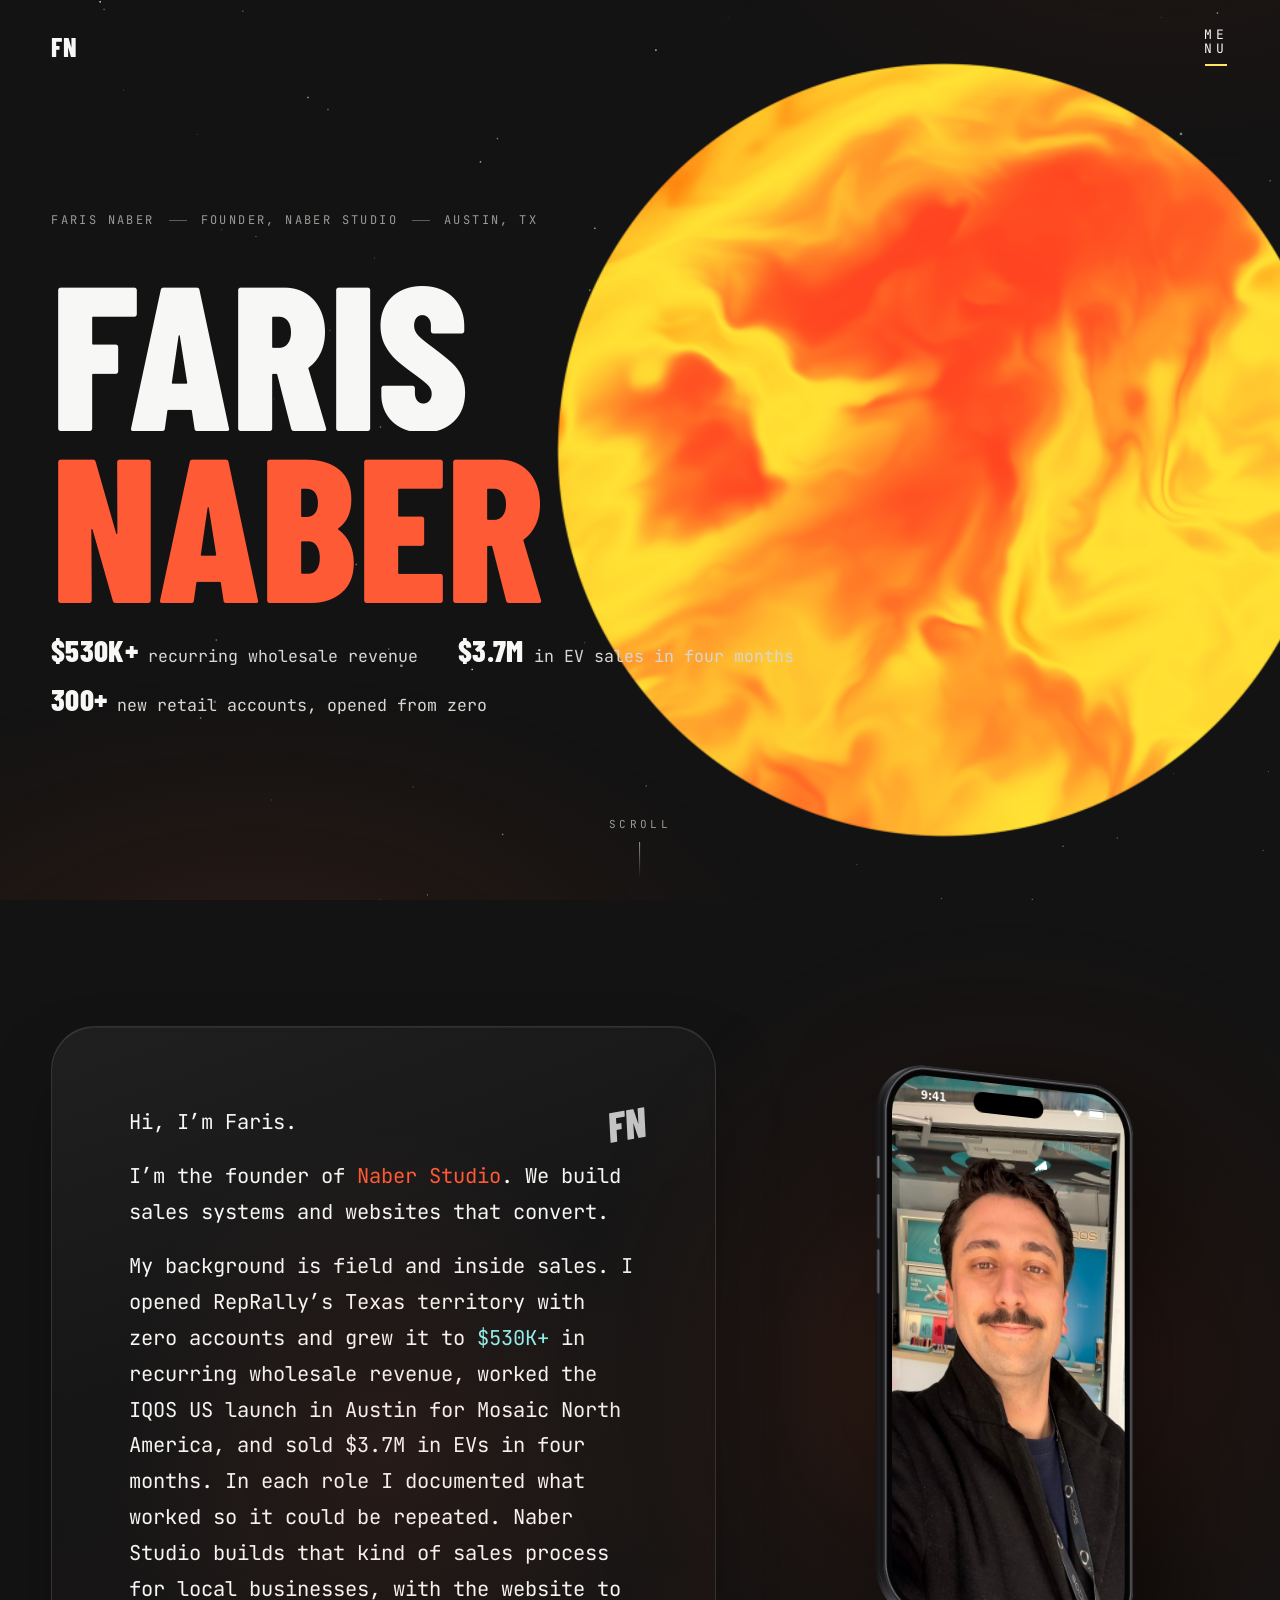
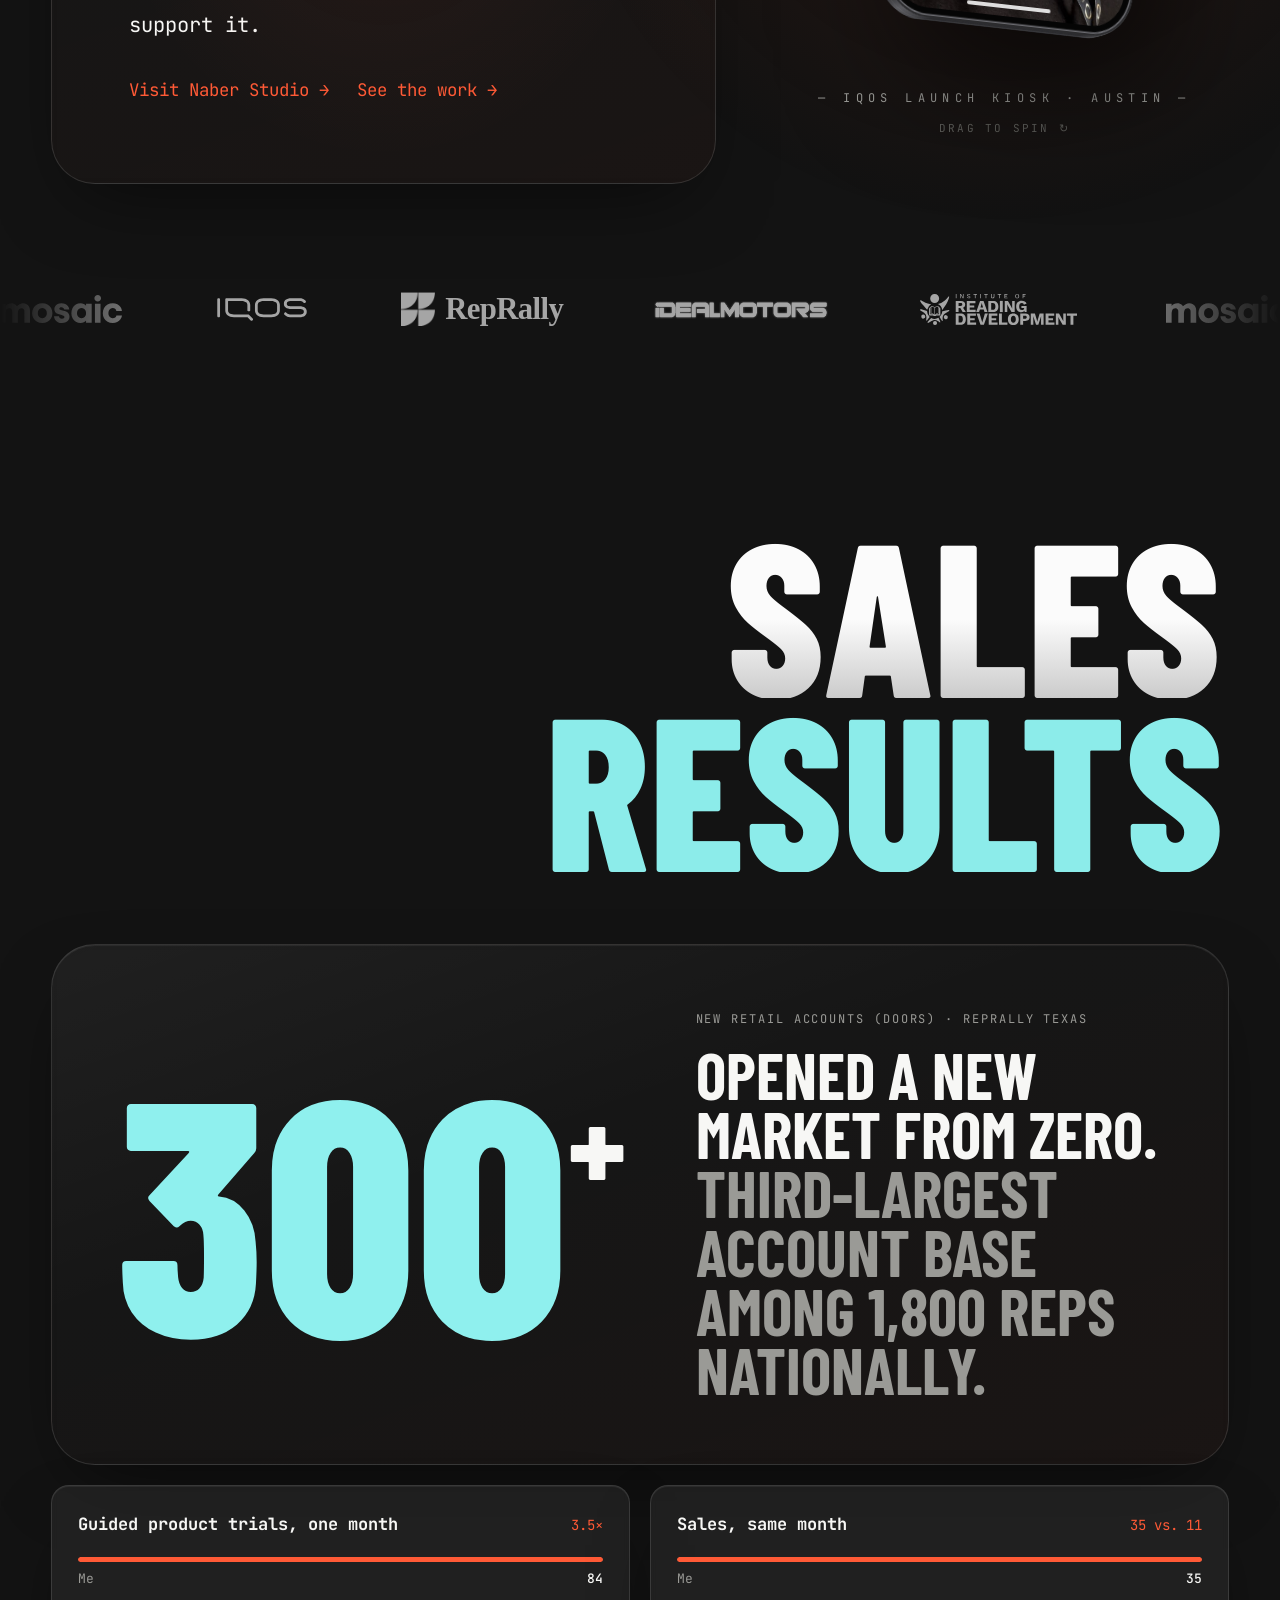
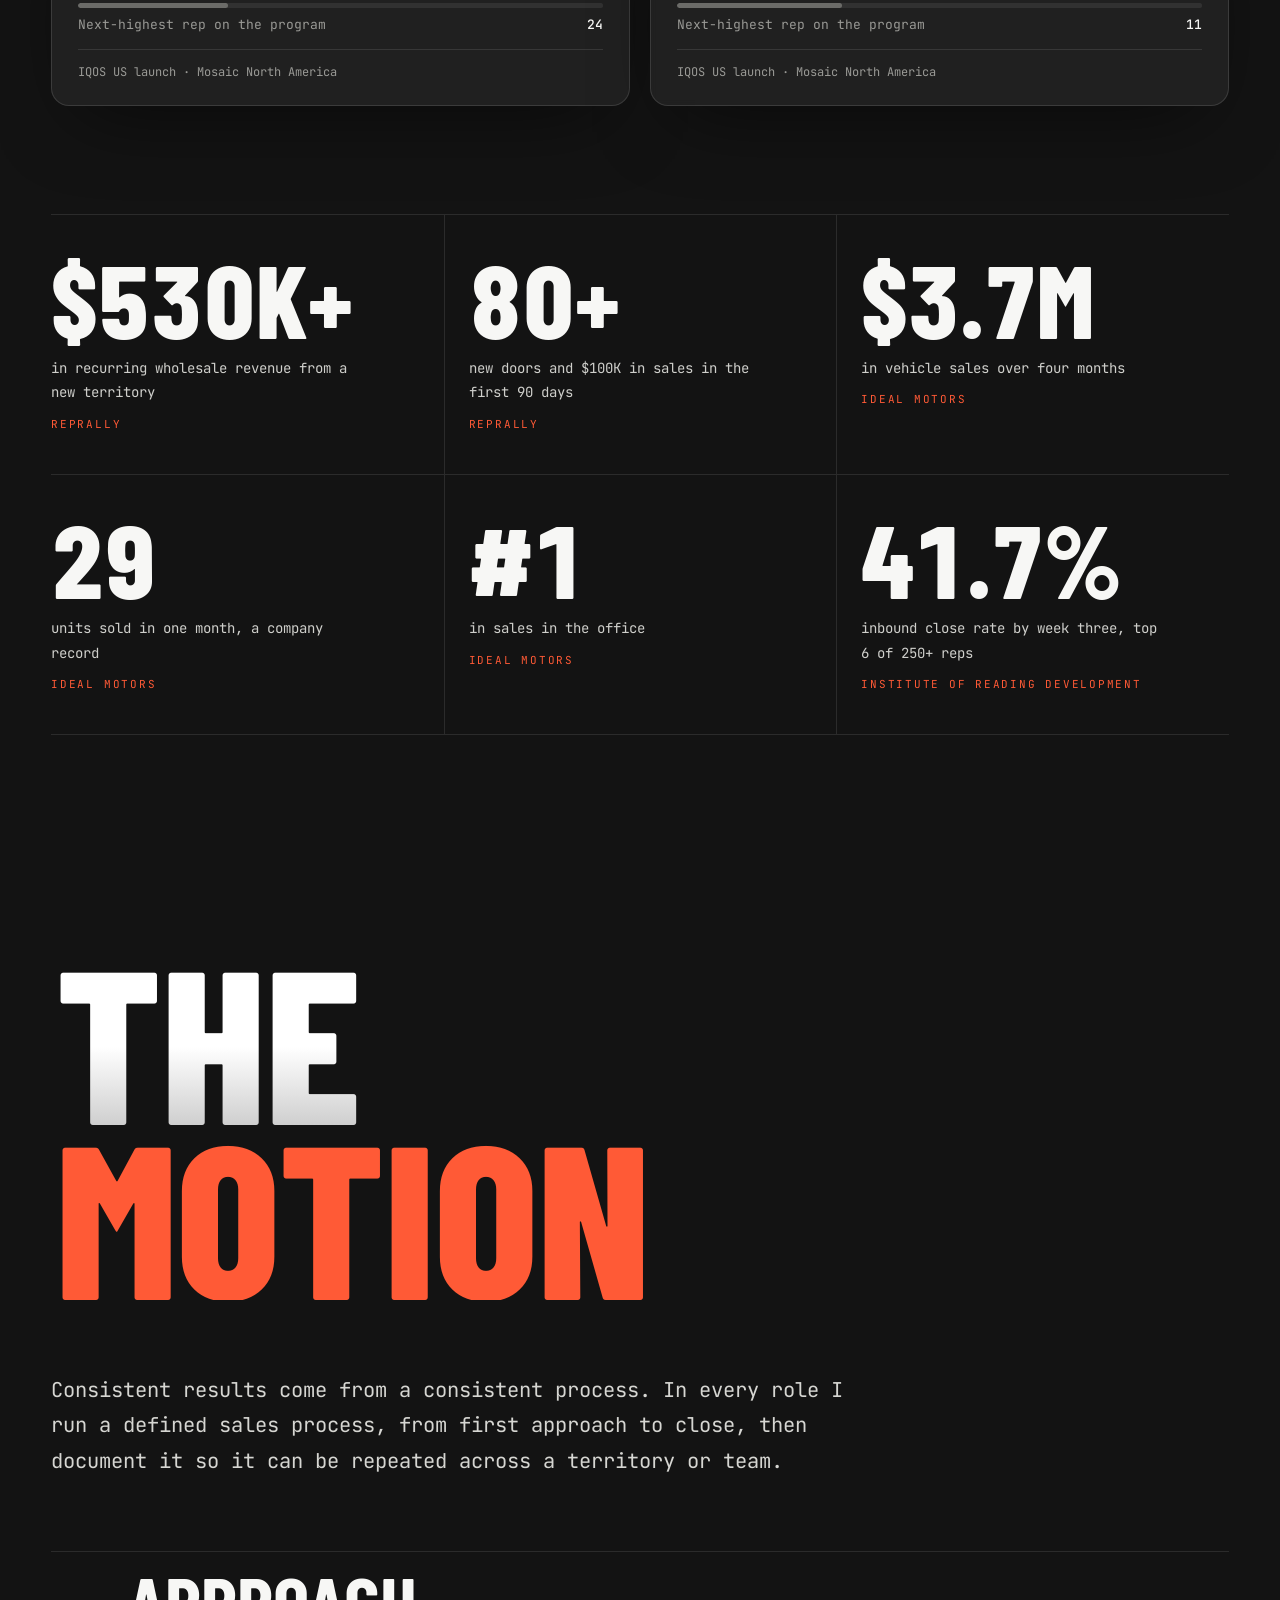
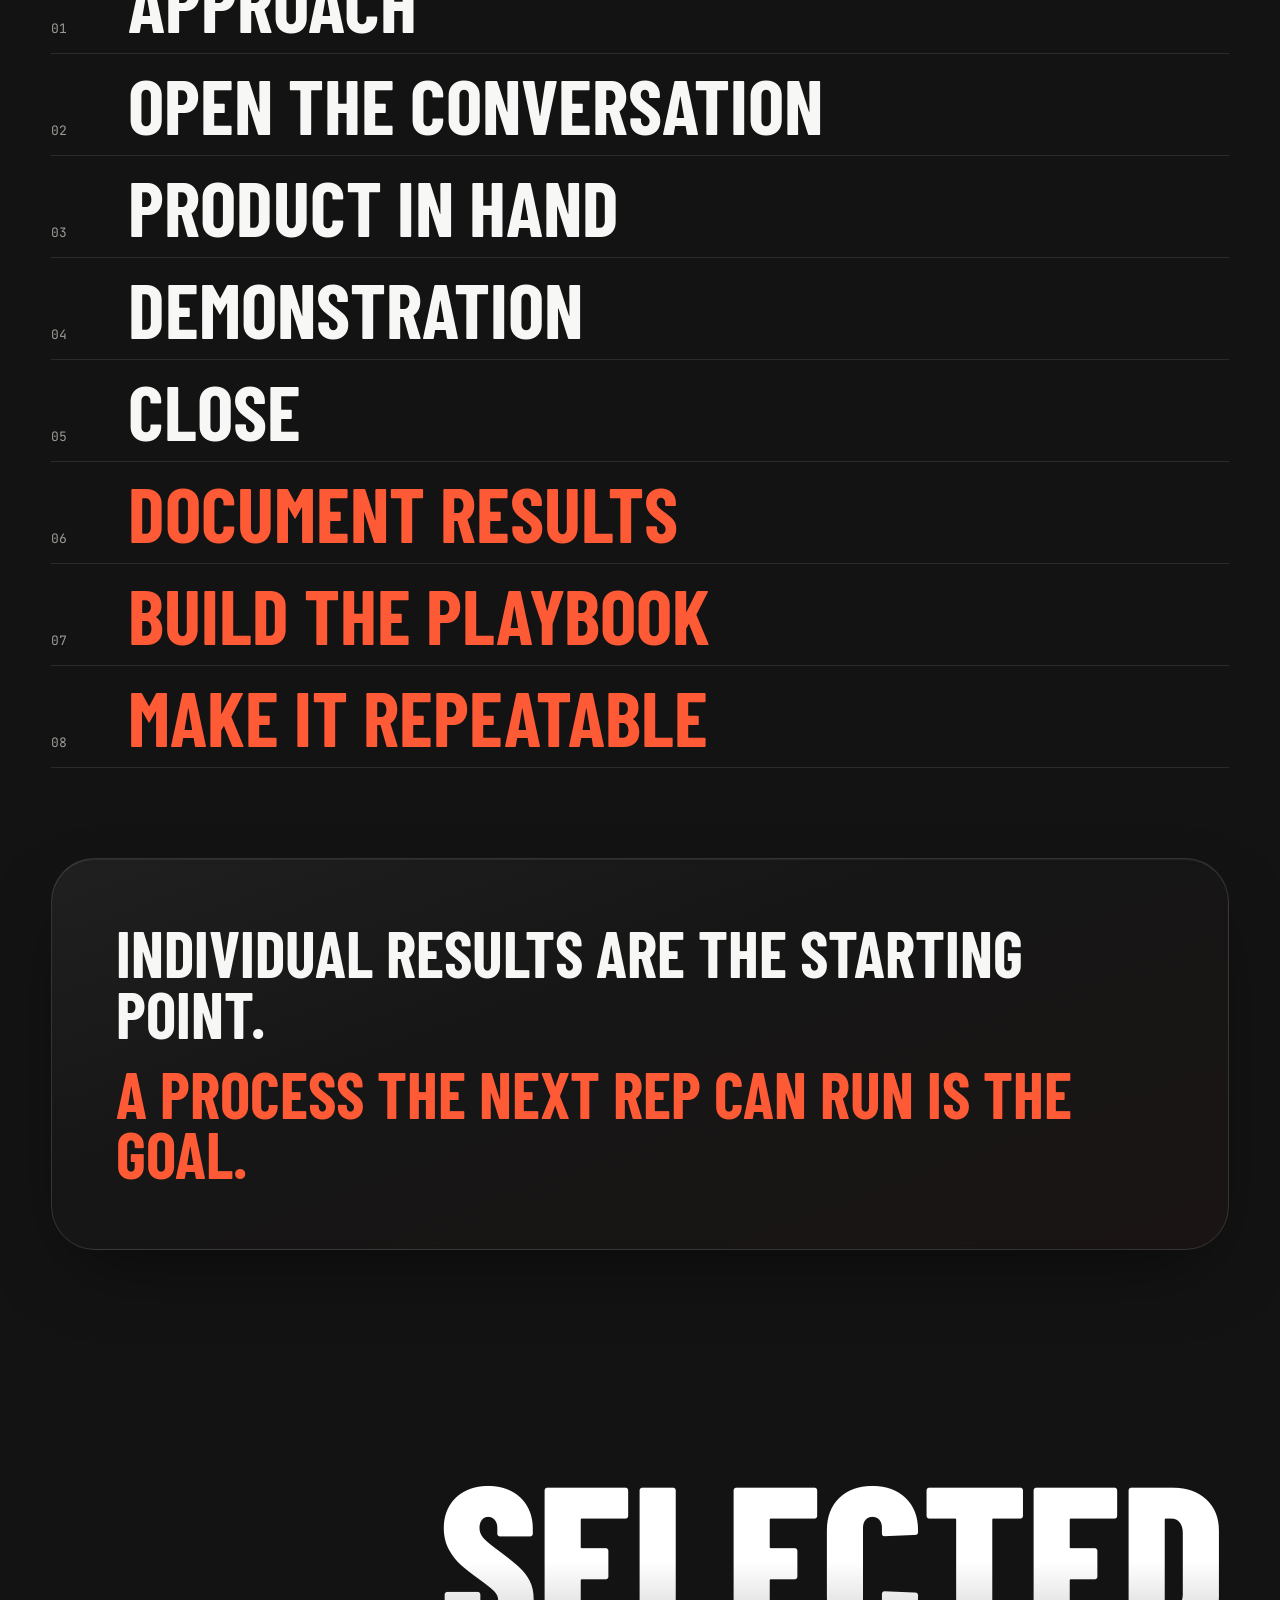
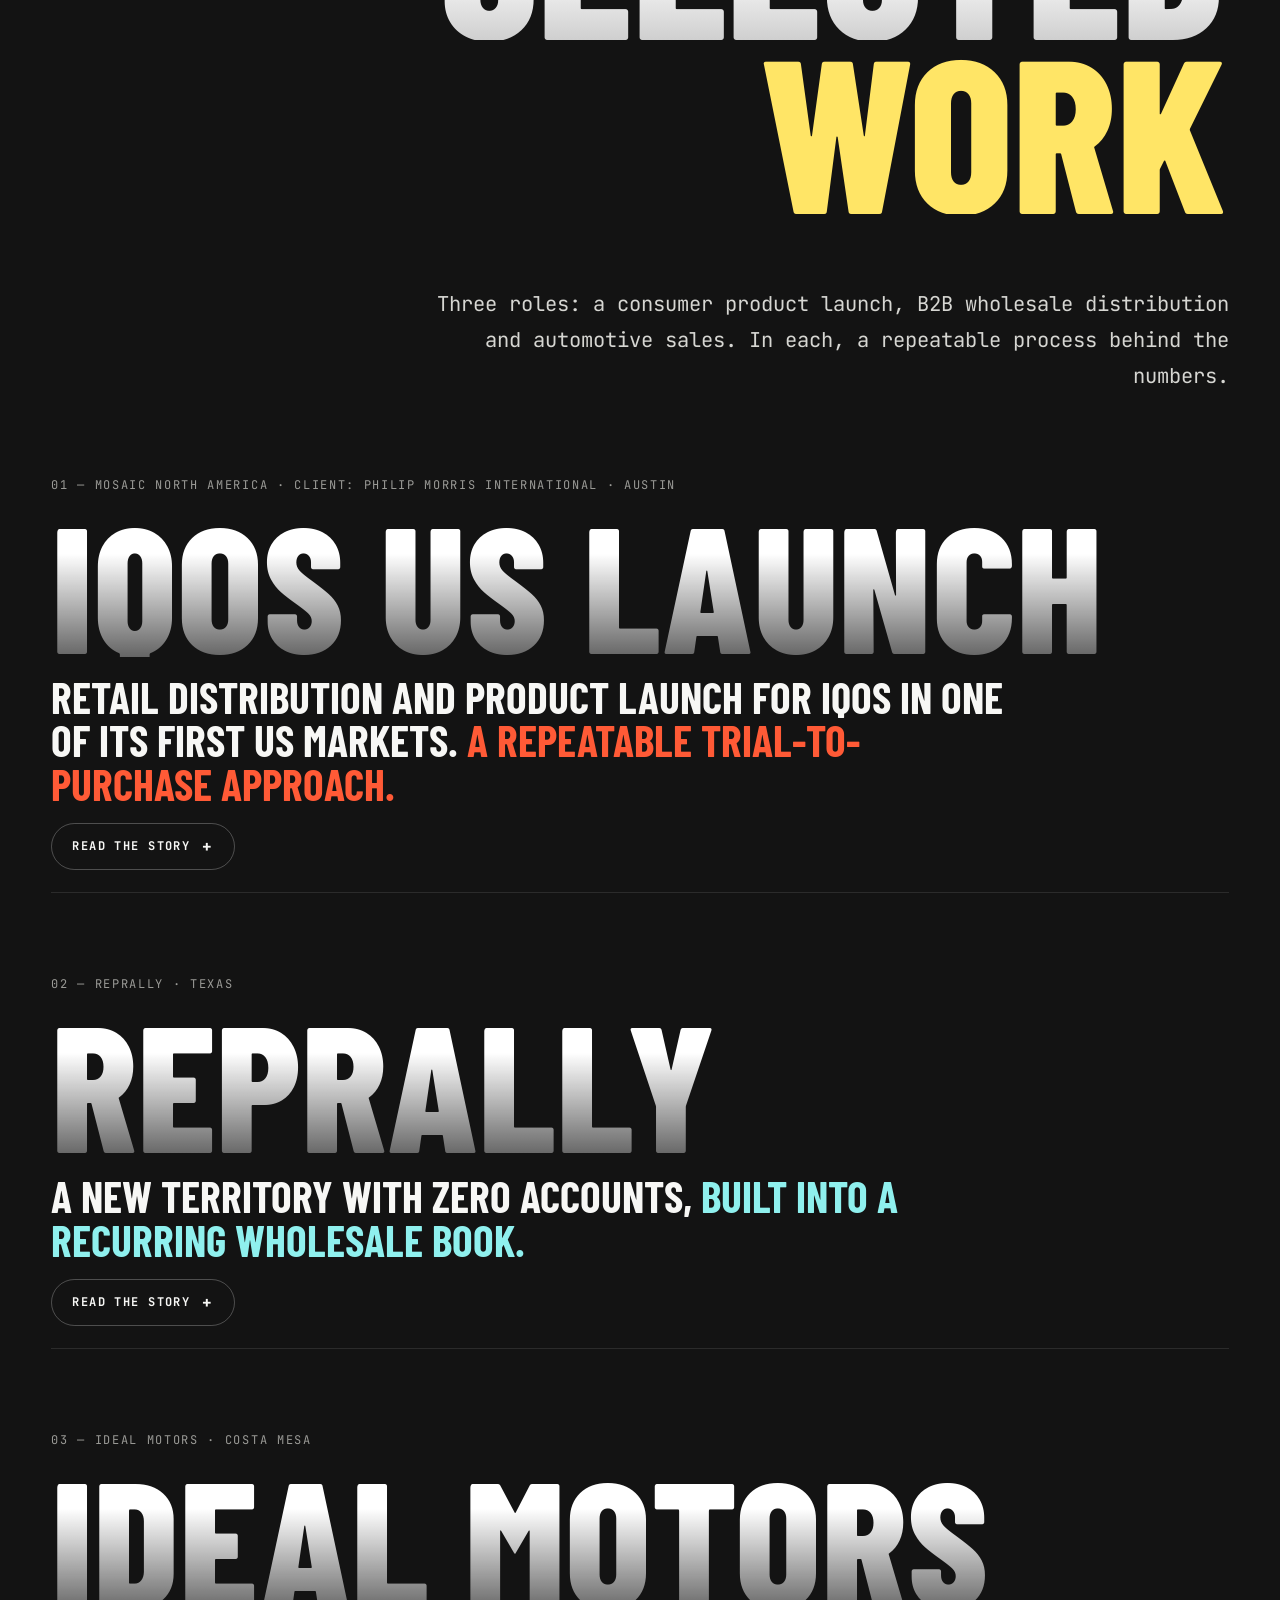
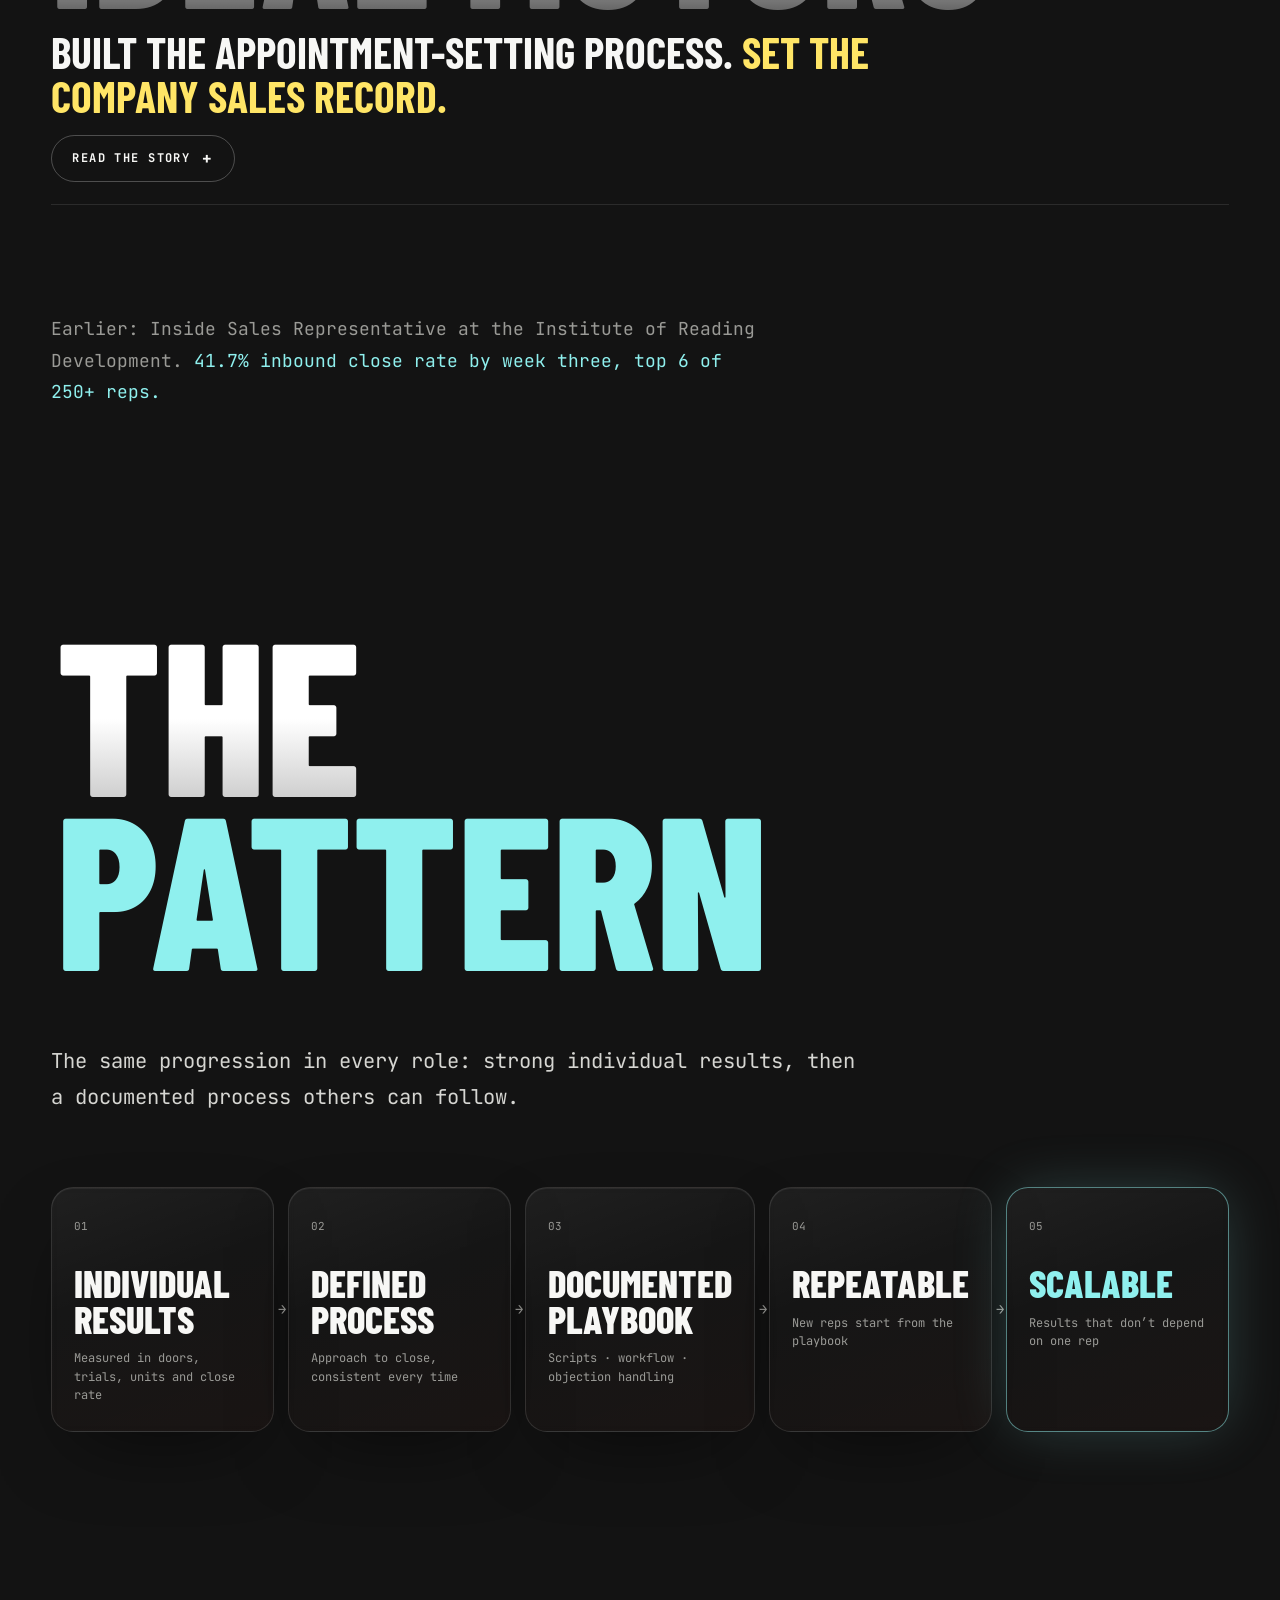
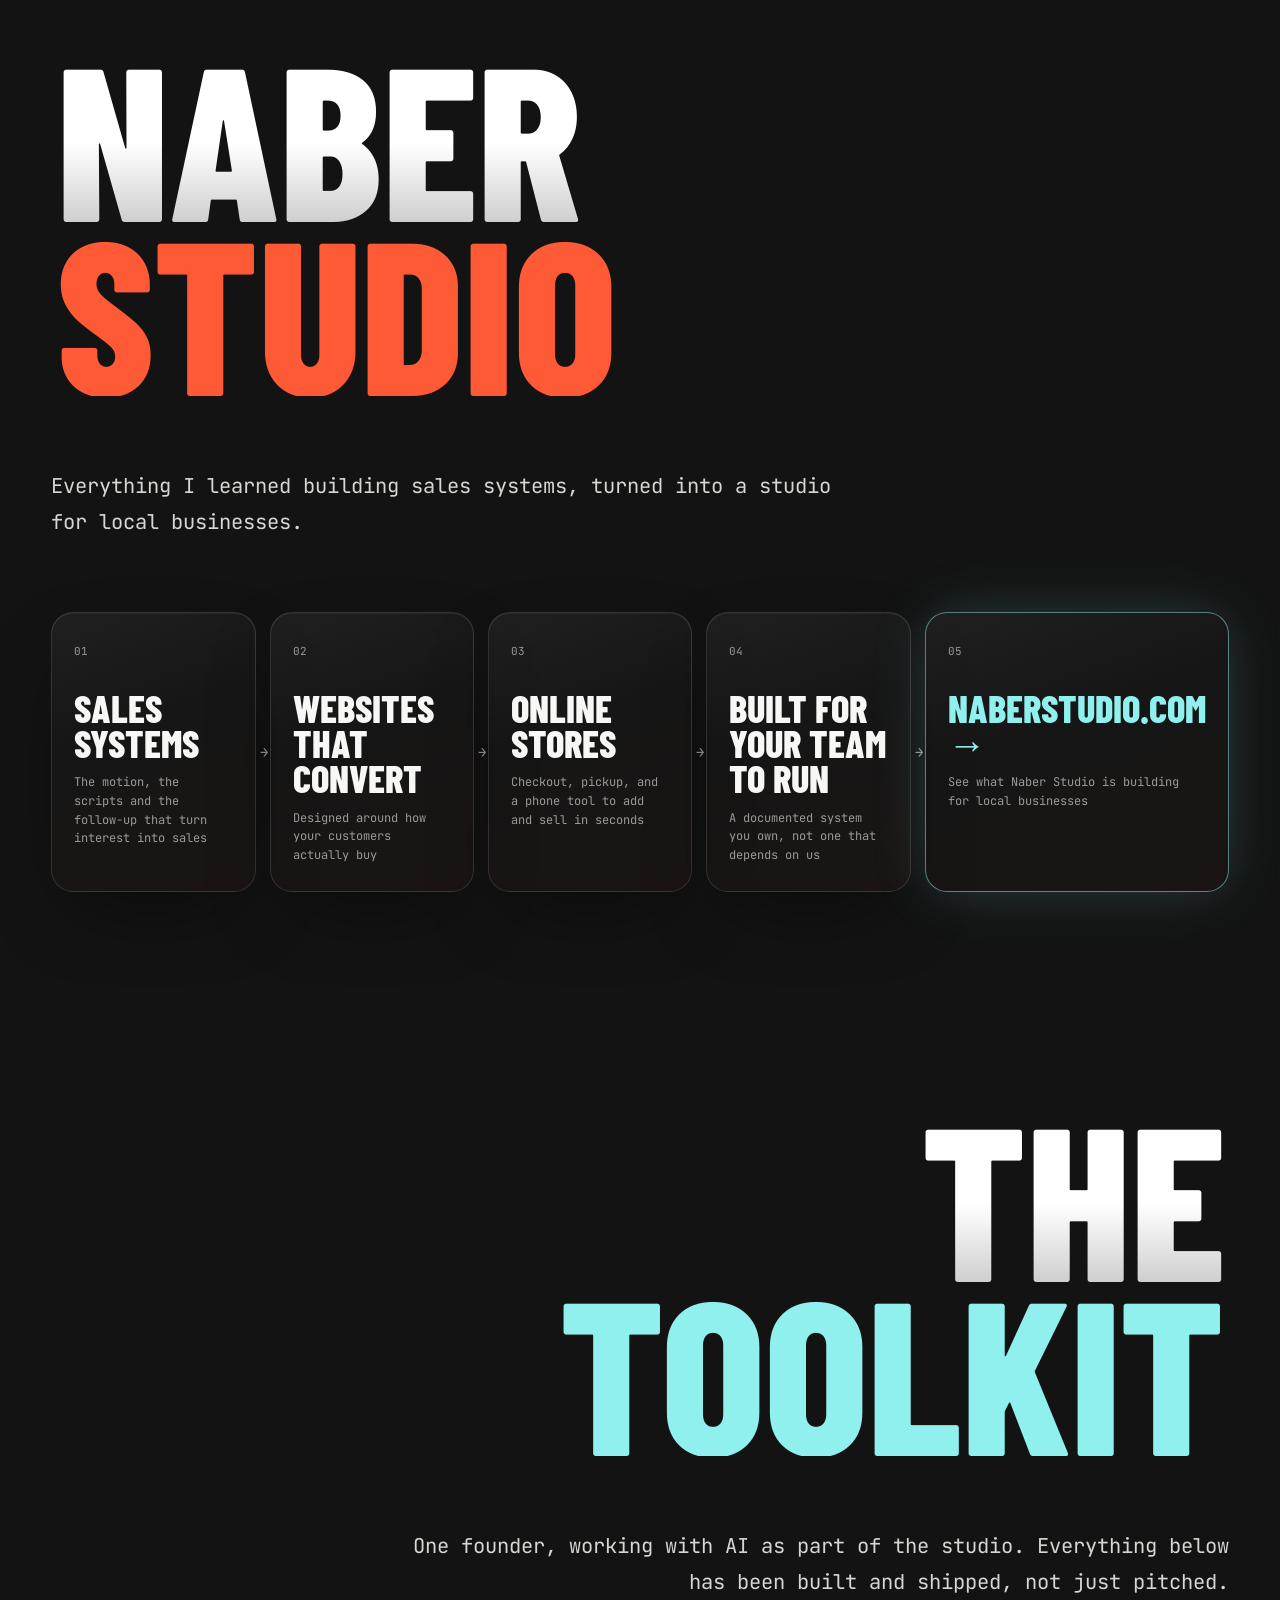
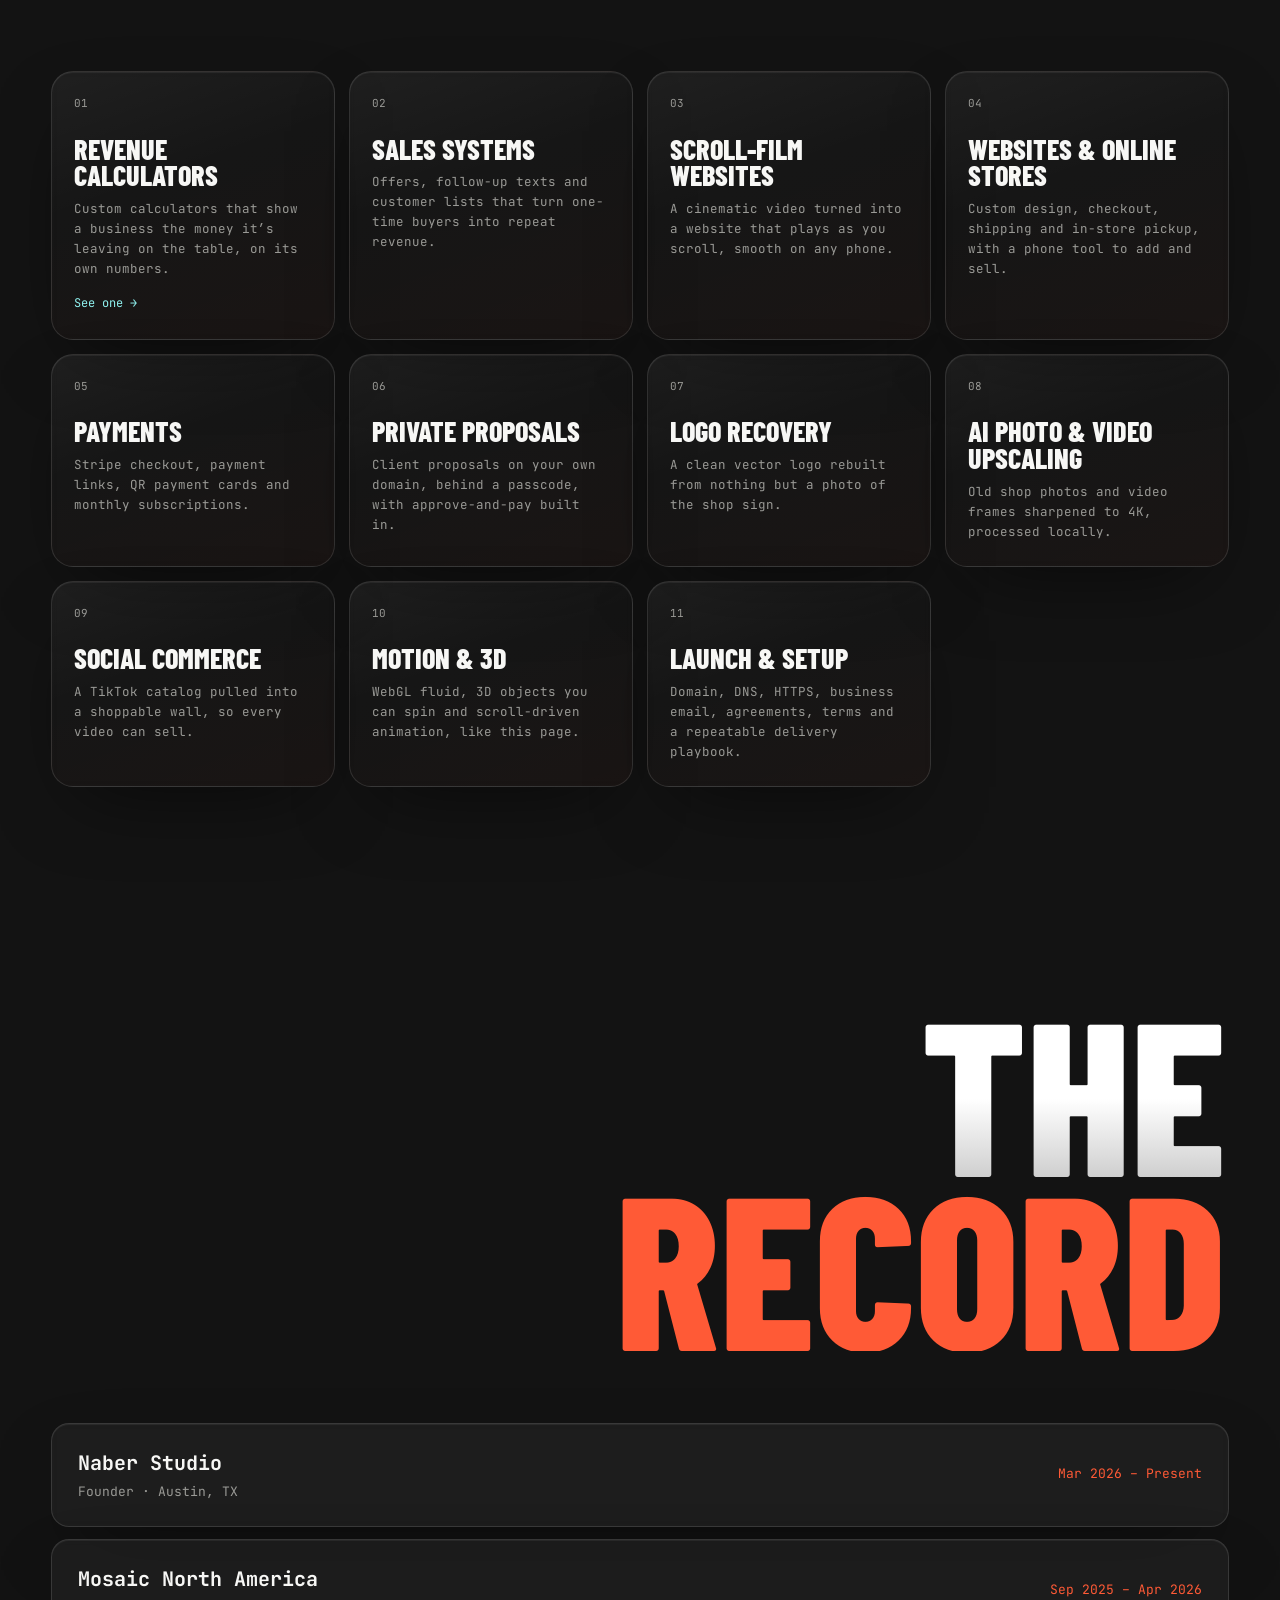
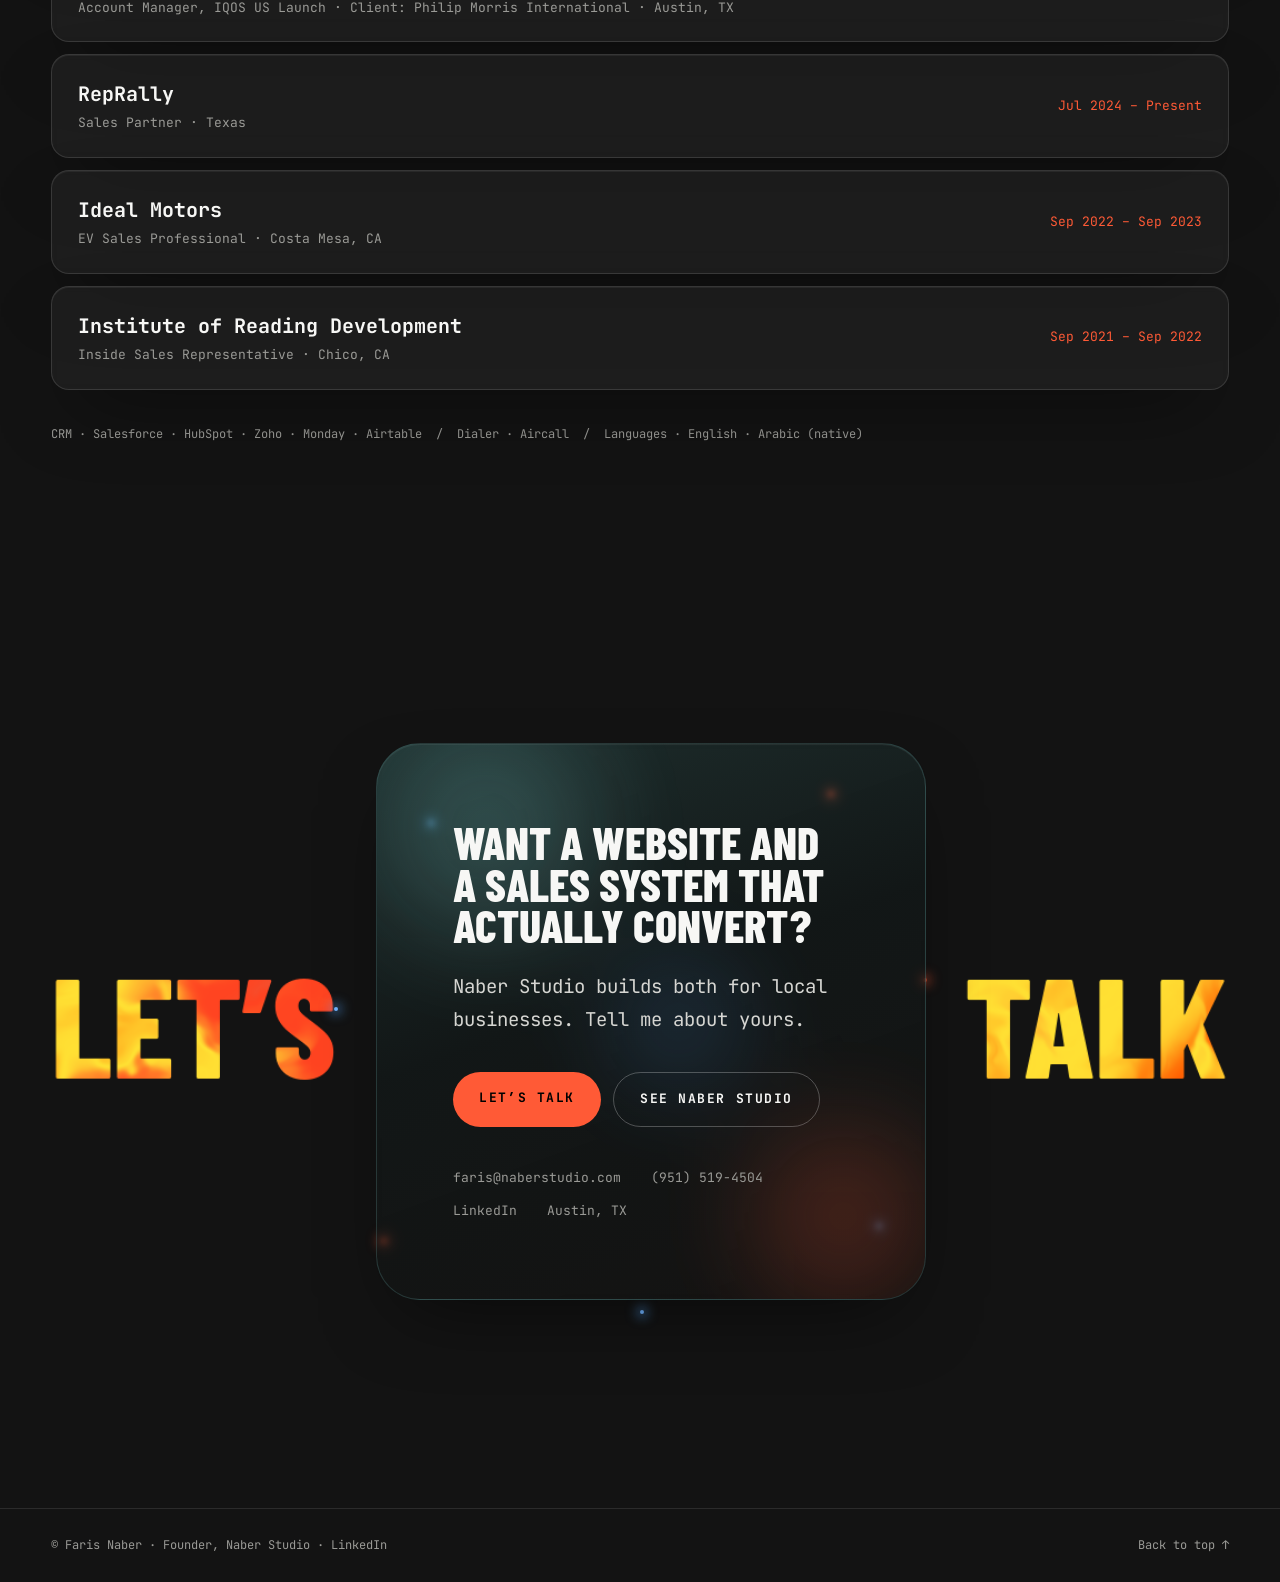
==== commit b6a5932a: "Replace Mosaic text with Mosaic logo in companies strip; sync styles from live site Co-Authored-By: " ====
--- a/index.html
+++ b/index.html
@@ -119,12 +119,12 @@
 
   <div class="marquee reveal" aria-label="Companies and brands I have sold for">
     <div class="track">
-      <span class="lg-rr lg-mosaic">Mosaic</span>
+      <img class="lg-img lg-mosaic" src="assets/logos/mosaic.svg" alt="Mosaic North America">
       <img class="lg-img lg-iqos" src="assets/logos/iqos.svg" alt="IQOS">
       <span class="lg-rr"><img src="assets/logos/reprally-mark.png" alt="">RepRally</span>
       <img class="lg-img lg-im" src="assets/logos/ideal-motors.png" alt="iDeal Motors">
       <img class="lg-img lg-ird" src="assets/logos/institute-of-reading-development.svg" alt="Institute of Reading Development">
-      <span class="lg-rr lg-mosaic" aria-hidden="true">Mosaic</span>
+      <img class="lg-img lg-mosaic" src="assets/logos/mosaic.svg" alt="" aria-hidden="true">
       <img class="lg-img lg-iqos" src="assets/logos/iqos.svg" alt="" aria-hidden="true">
       <span class="lg-rr" aria-hidden="true"><img src="assets/logos/reprally-mark.png" alt="">RepRally</span>
       <img class="lg-img lg-im" src="assets/logos/ideal-motors.png" alt="" aria-hidden="true">
--- a/styles.css
+++ b/styles.css
@@ -38,7 +38,7 @@
 .ln{display:block;overflow:hidden;padding-top:.04em}
 .ln>span{display:inline-block;transform:translateY(105%);transition:transform 1.1s cubic-bezier(.2,.85,.2,1)}
 .loaded .ln>span{transform:none}
-.loaded .ln:nth-child(2)>span{transition-delay:.1s}.loaded .ln:nth-child(3)>span{transition-delay:.2s}
+.loaded .ln:nth-child(2)>span{transition-delay:.1s}.loaded .ln:nth-child(3)>span{transition-delay:.2s}.loaded .ln:nth-child(4)>span{transition-delay:.3s}
 .hero-meta{position:relative;z-index:1;display:flex;justify-content:space-between;align-items:flex-end;gap:24px;flex-wrap:wrap;margin-top:40px;opacity:0;transition:opacity 1s .7s}
 .loaded .hero-meta{opacity:1}
 .hero-sub{font-size:clamp(16px,1.7vw,22px);line-height:1.5}
@@ -570,3 +570,4 @@
   .caps h3{font-size:20px;margin:10px 0 6px}
   .caps p{font-size:11px;line-height:1.5}
 }
+.lg-mosaic{height:clamp(22px,2.2vw,30px)}
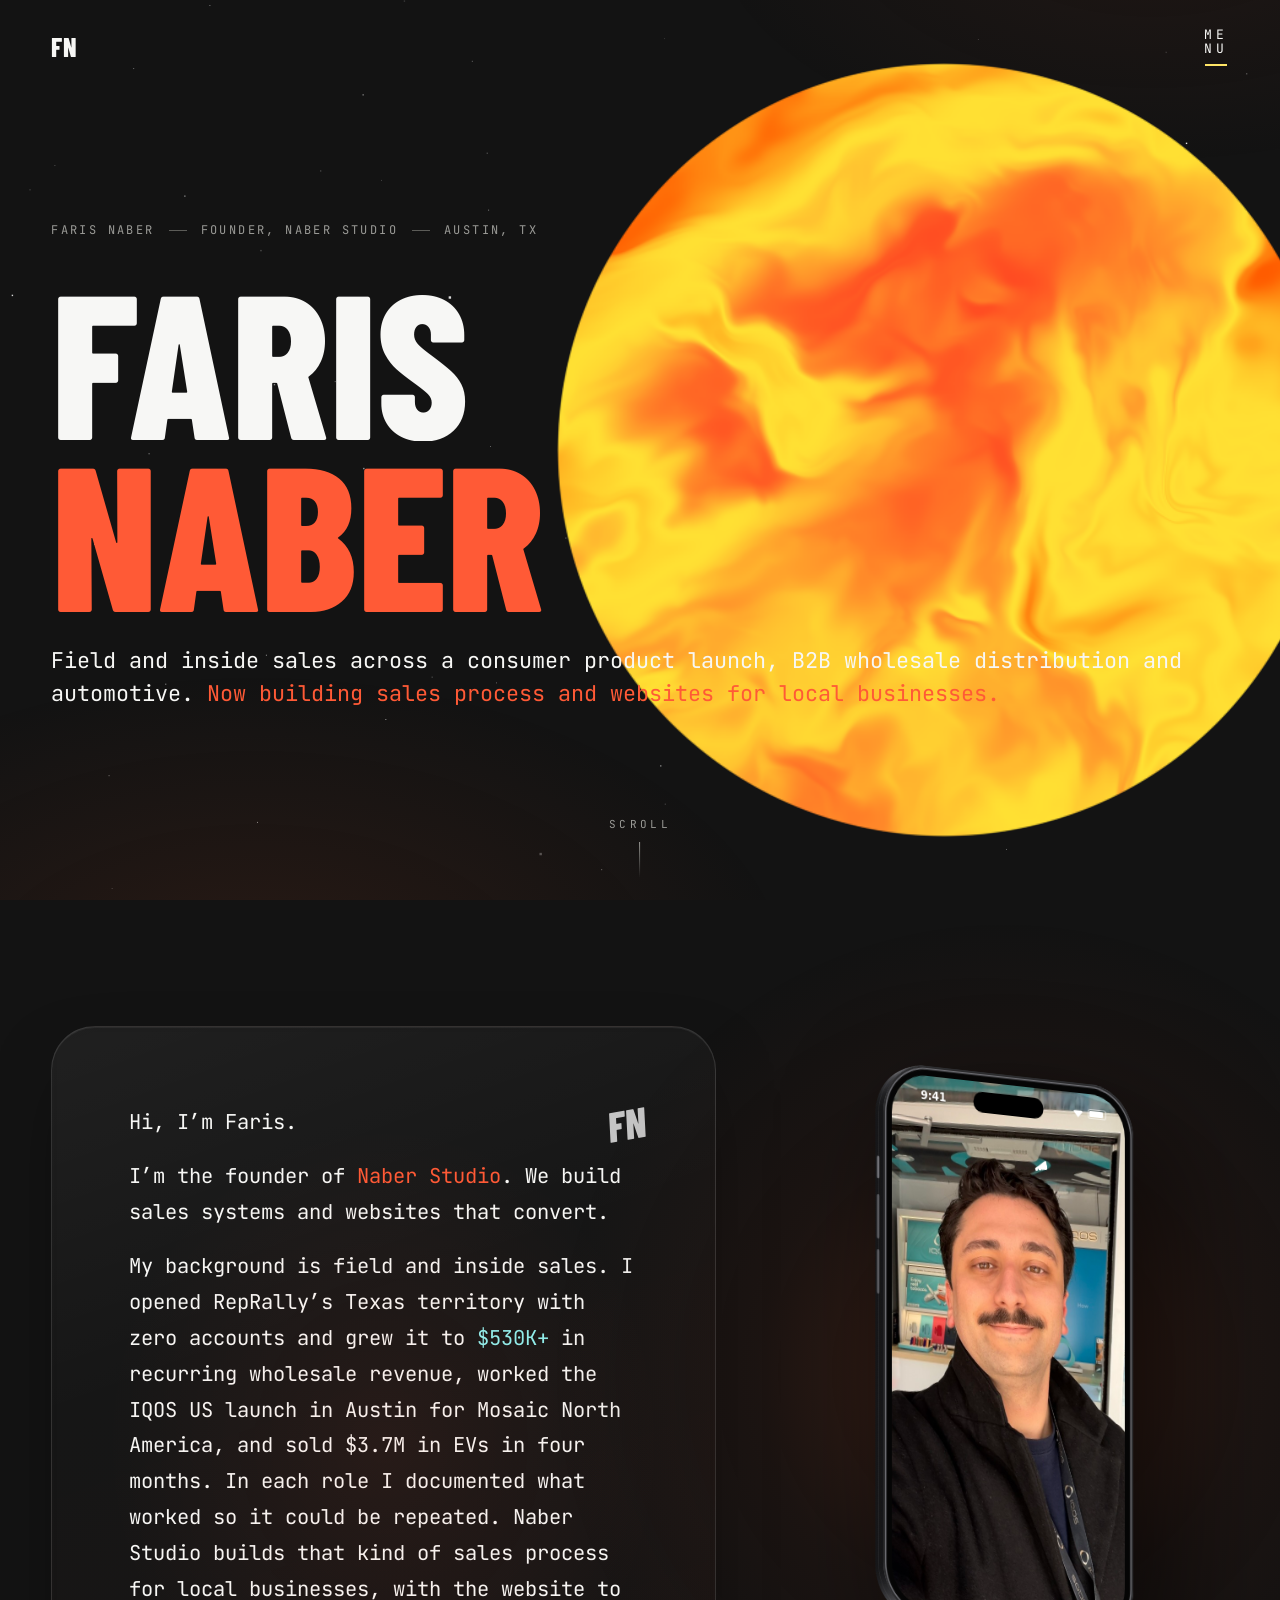
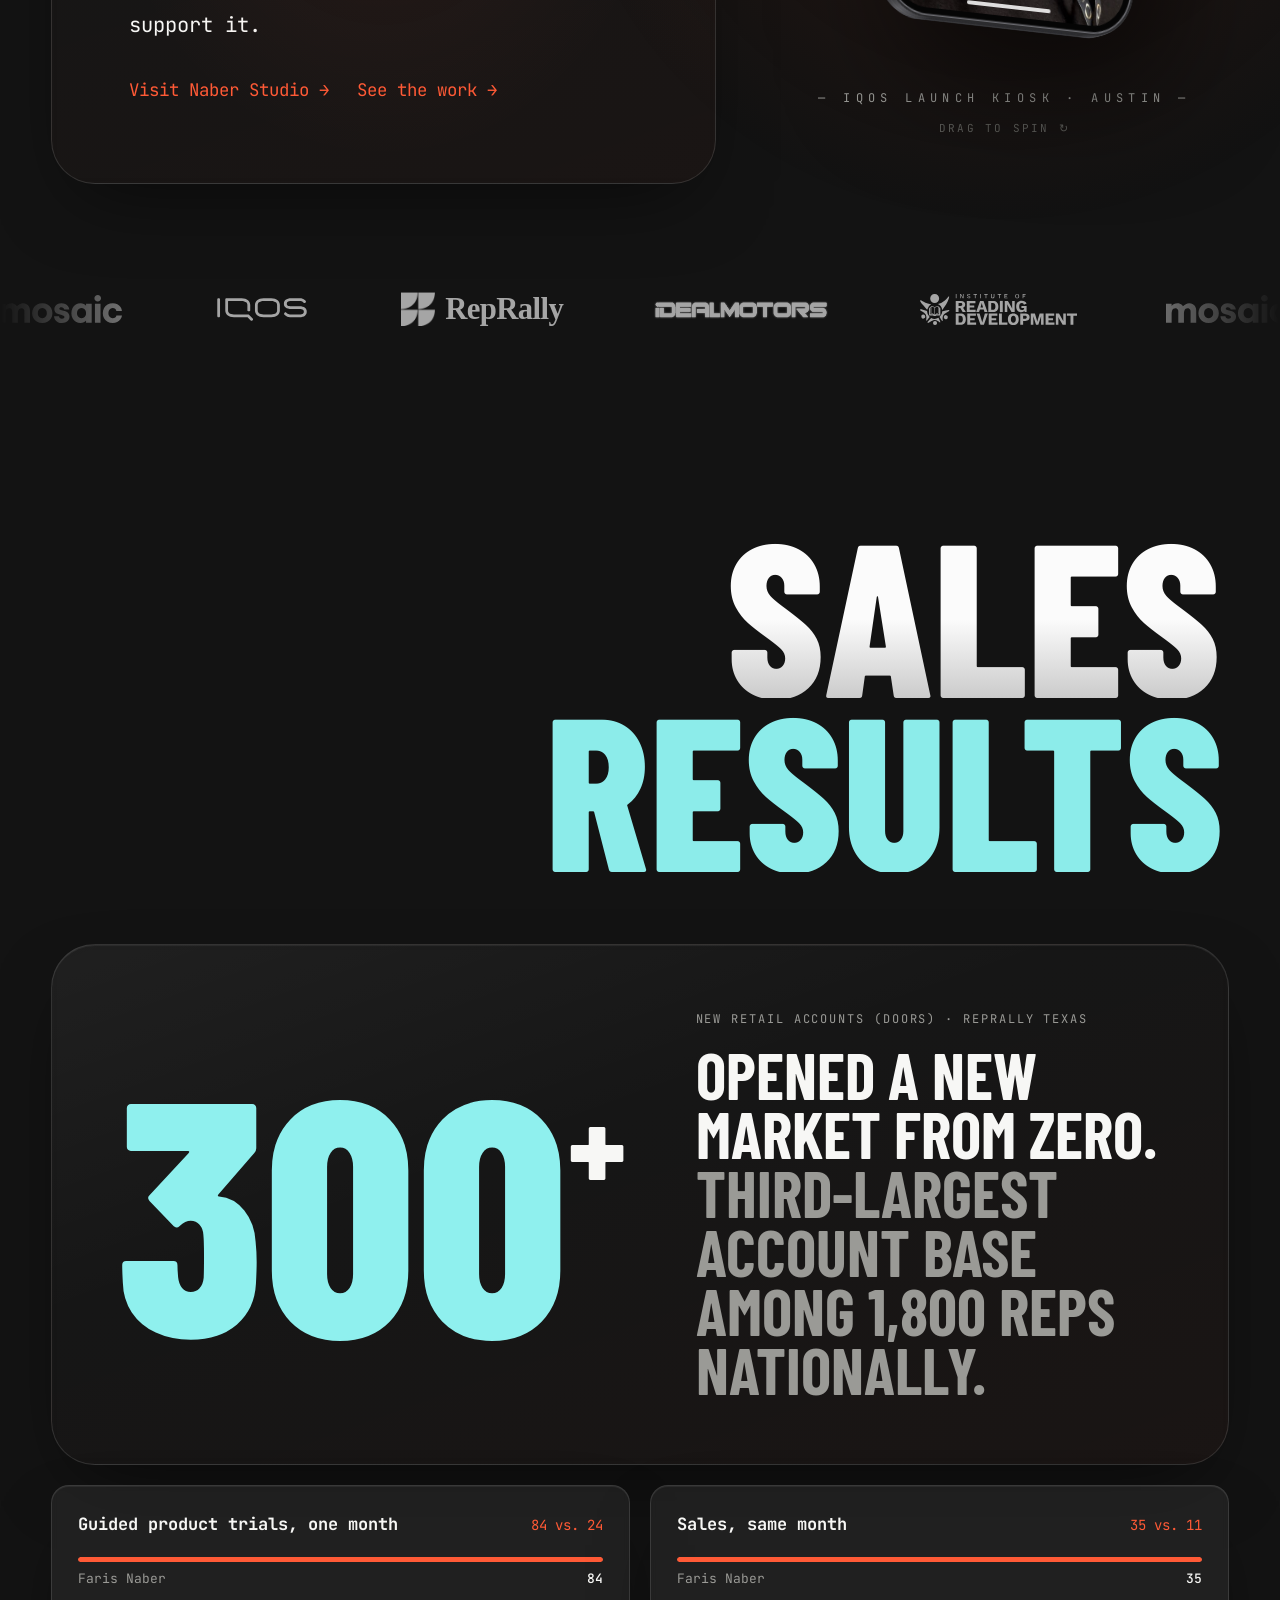
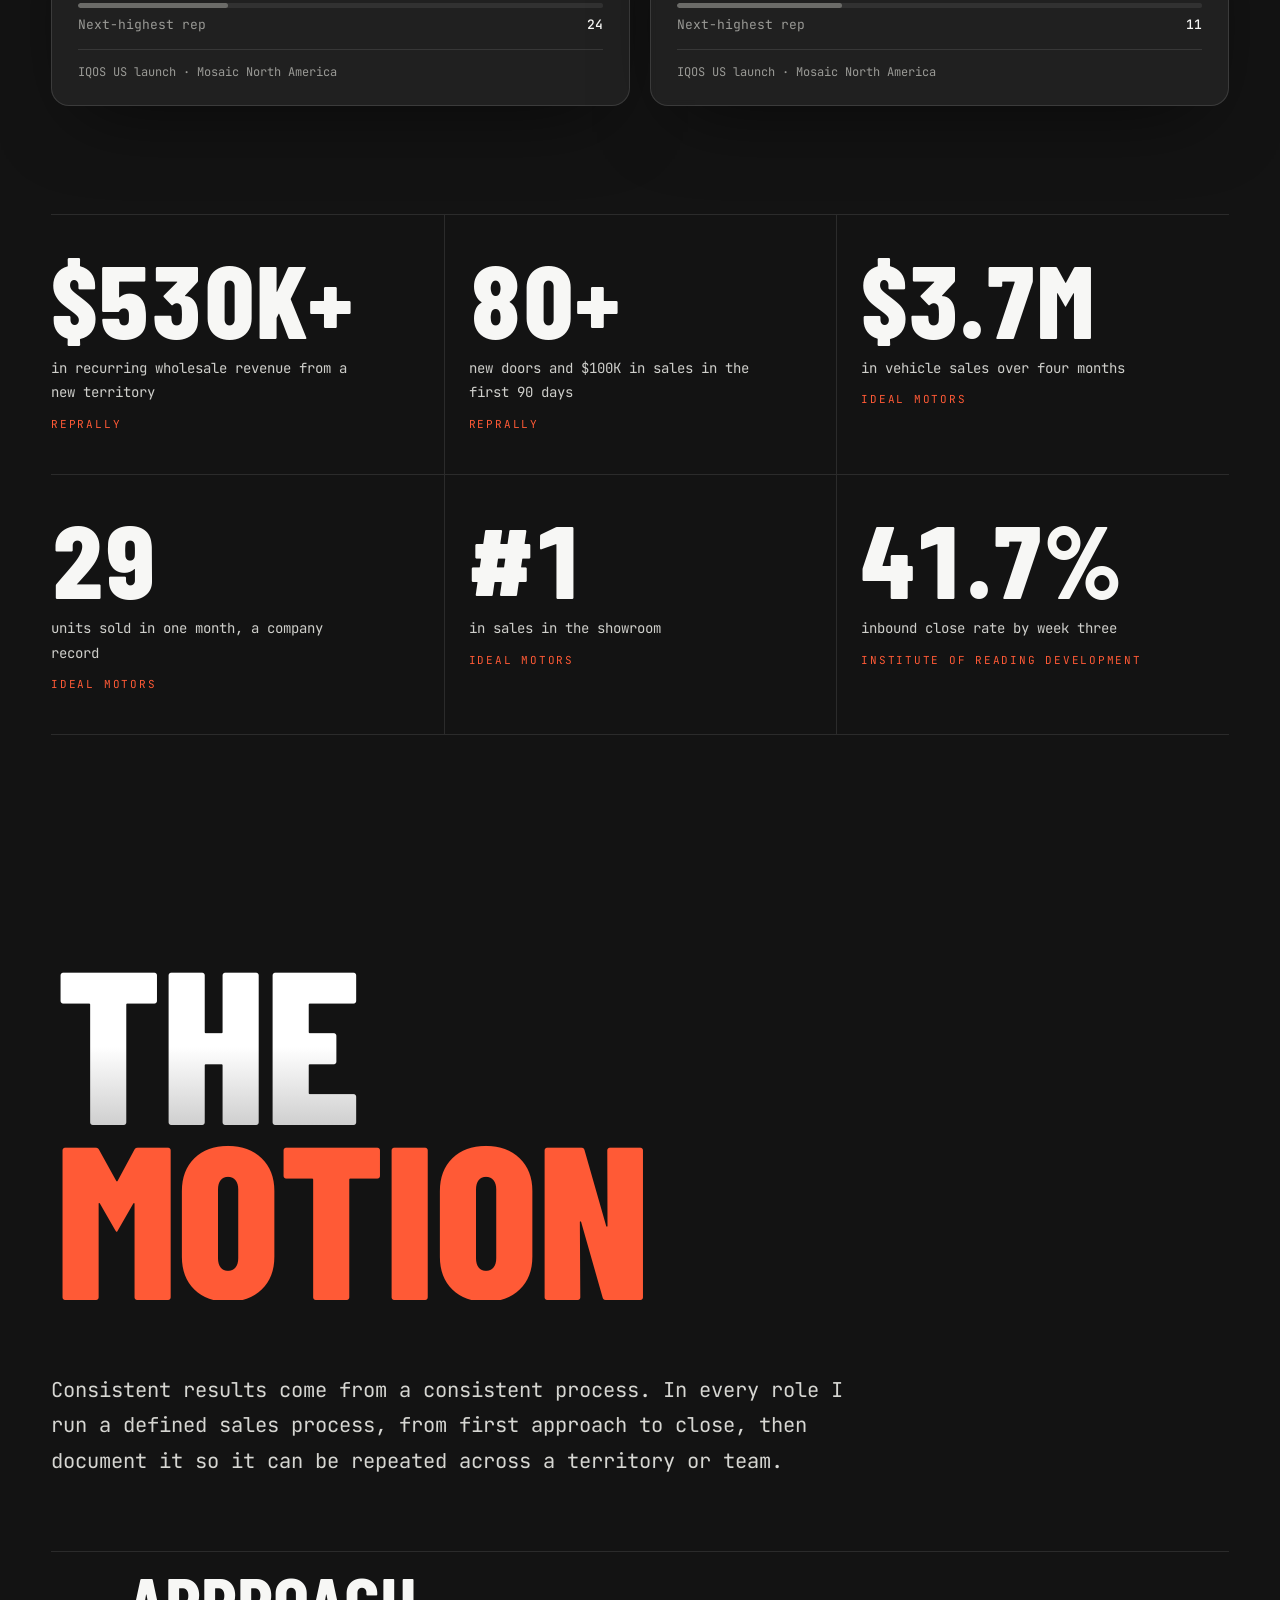
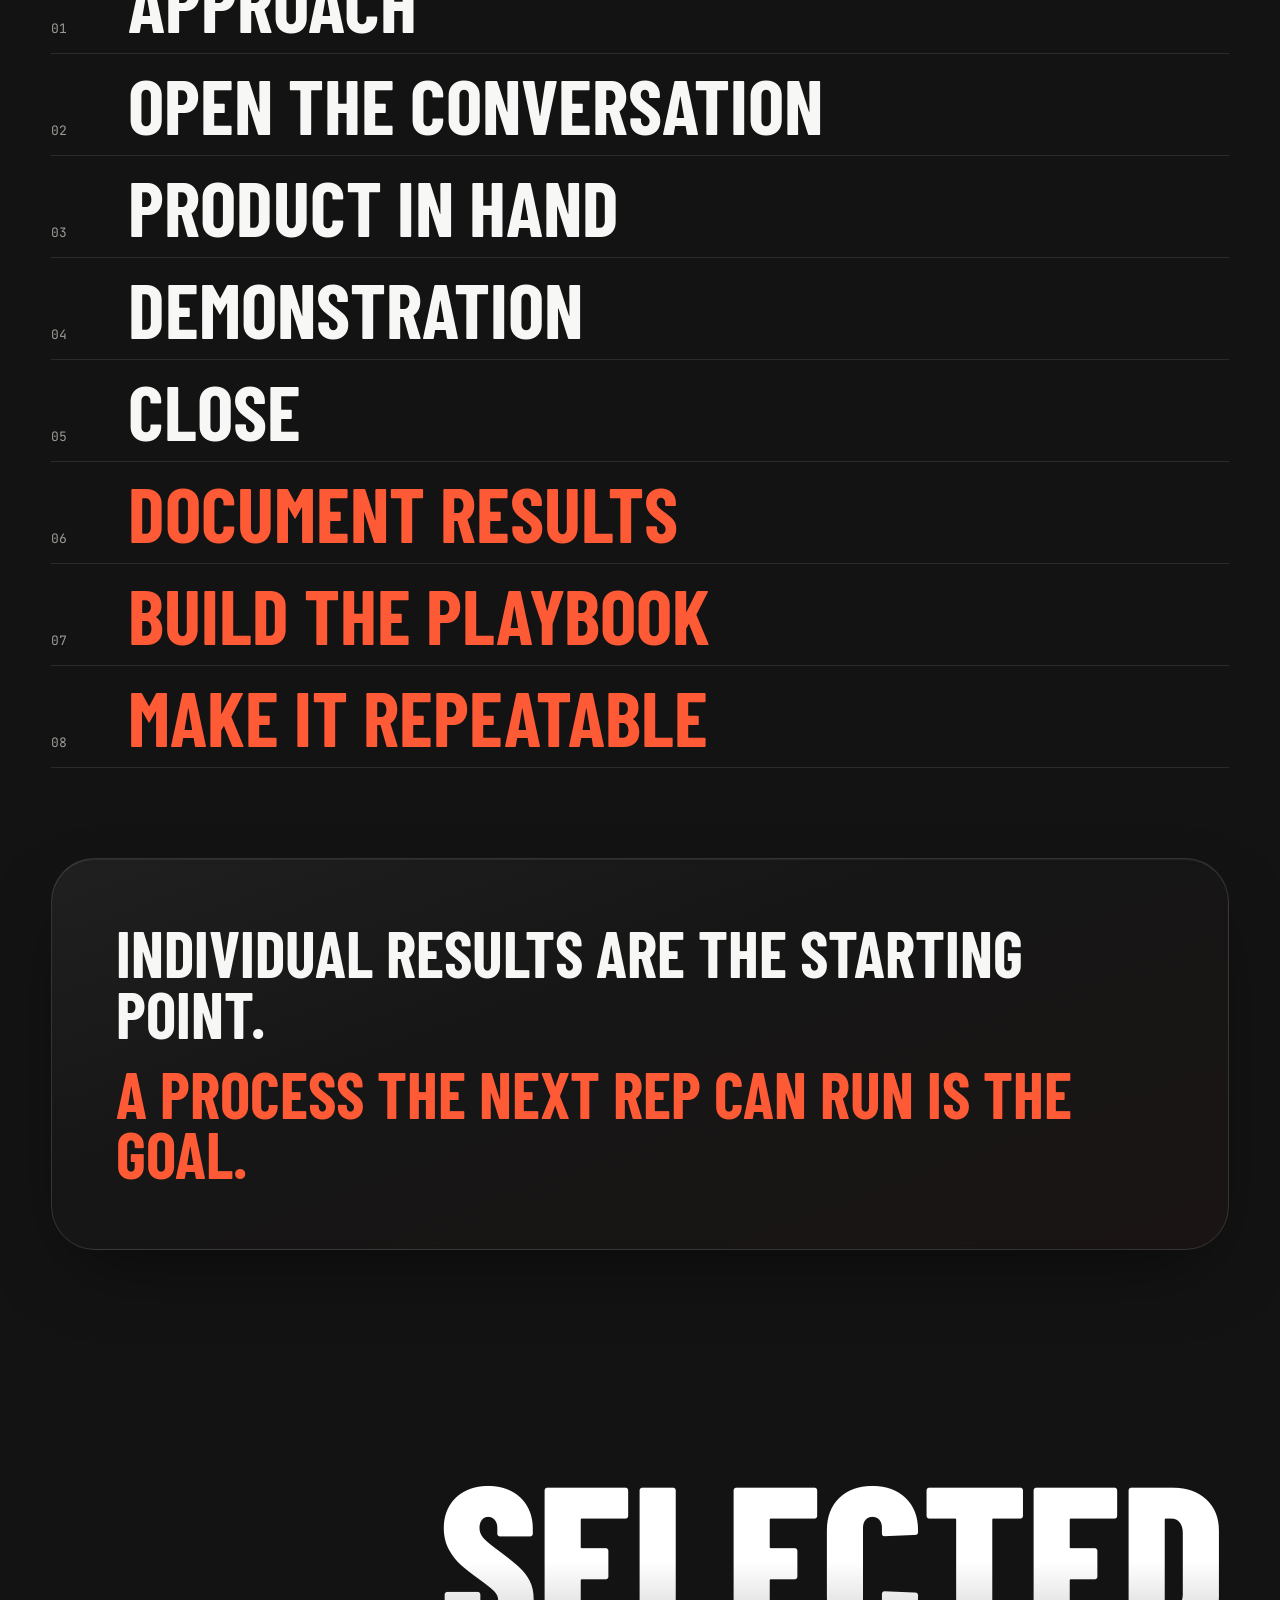
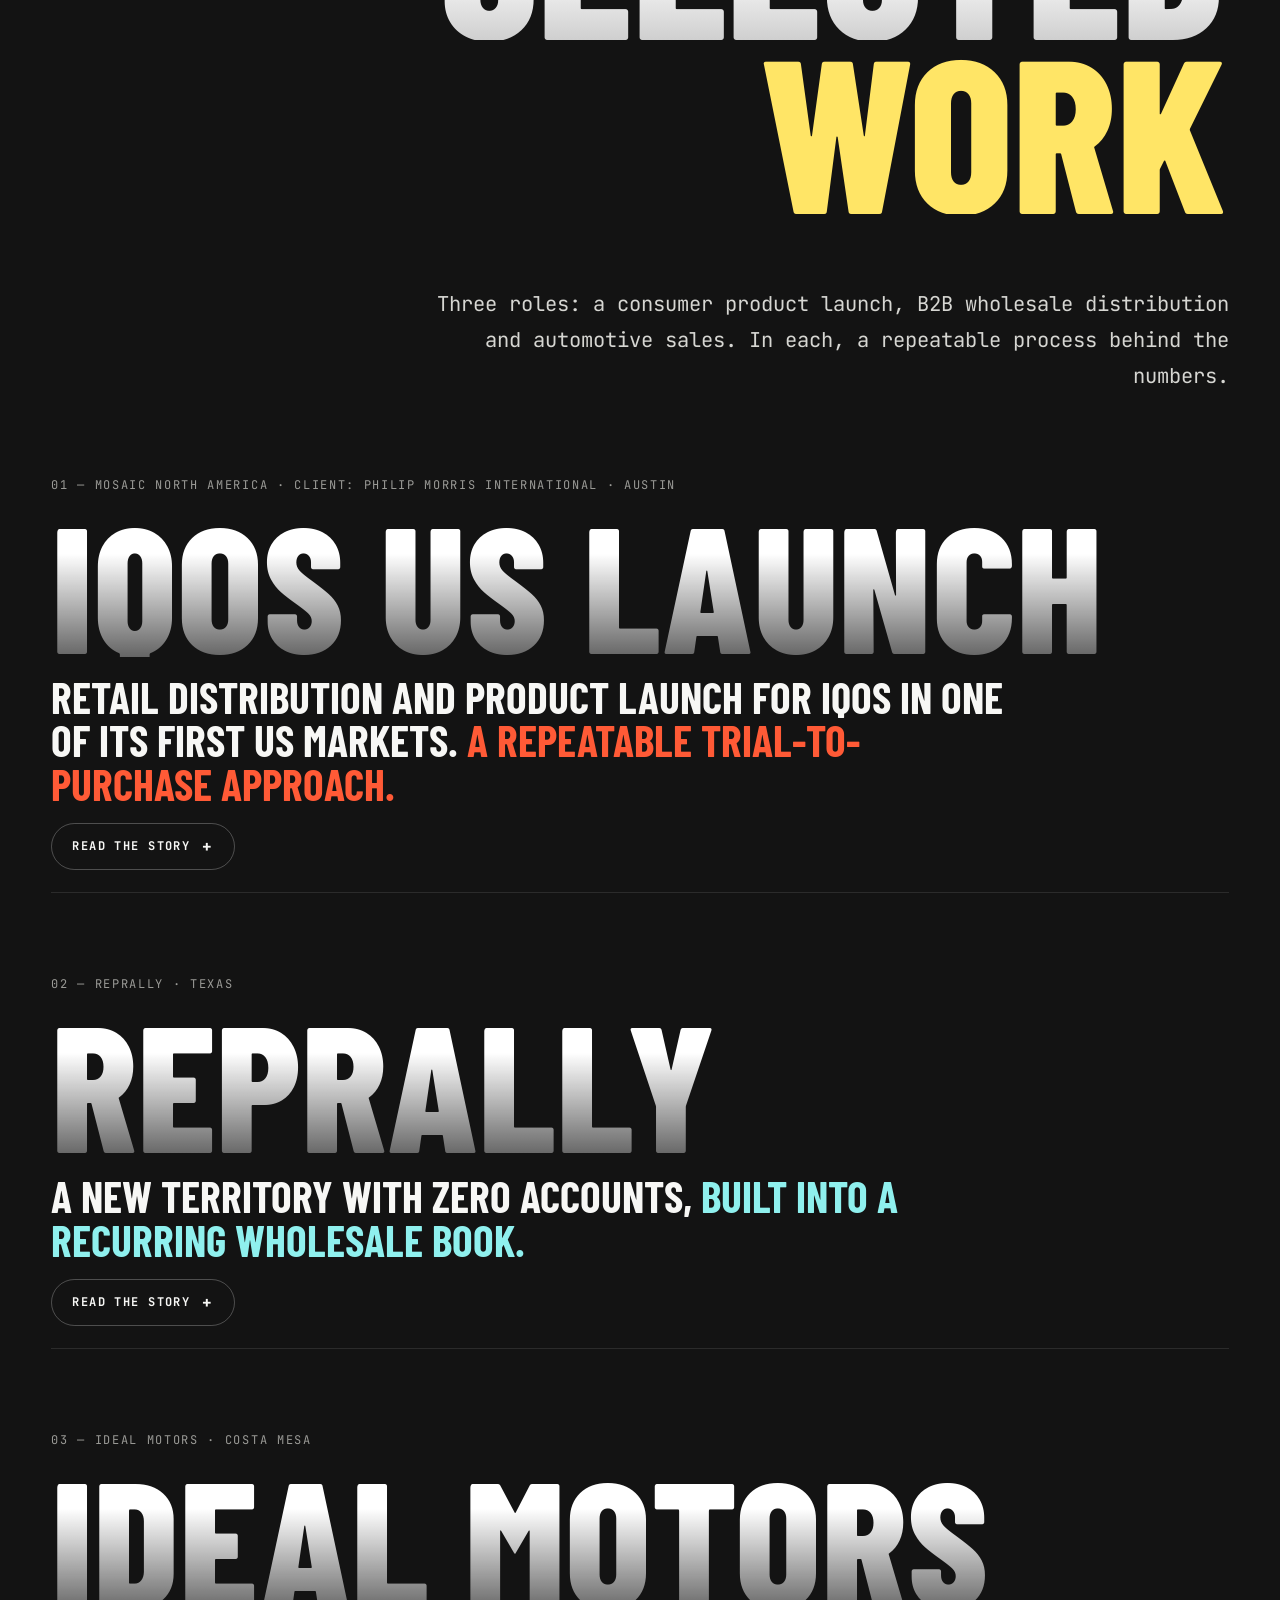
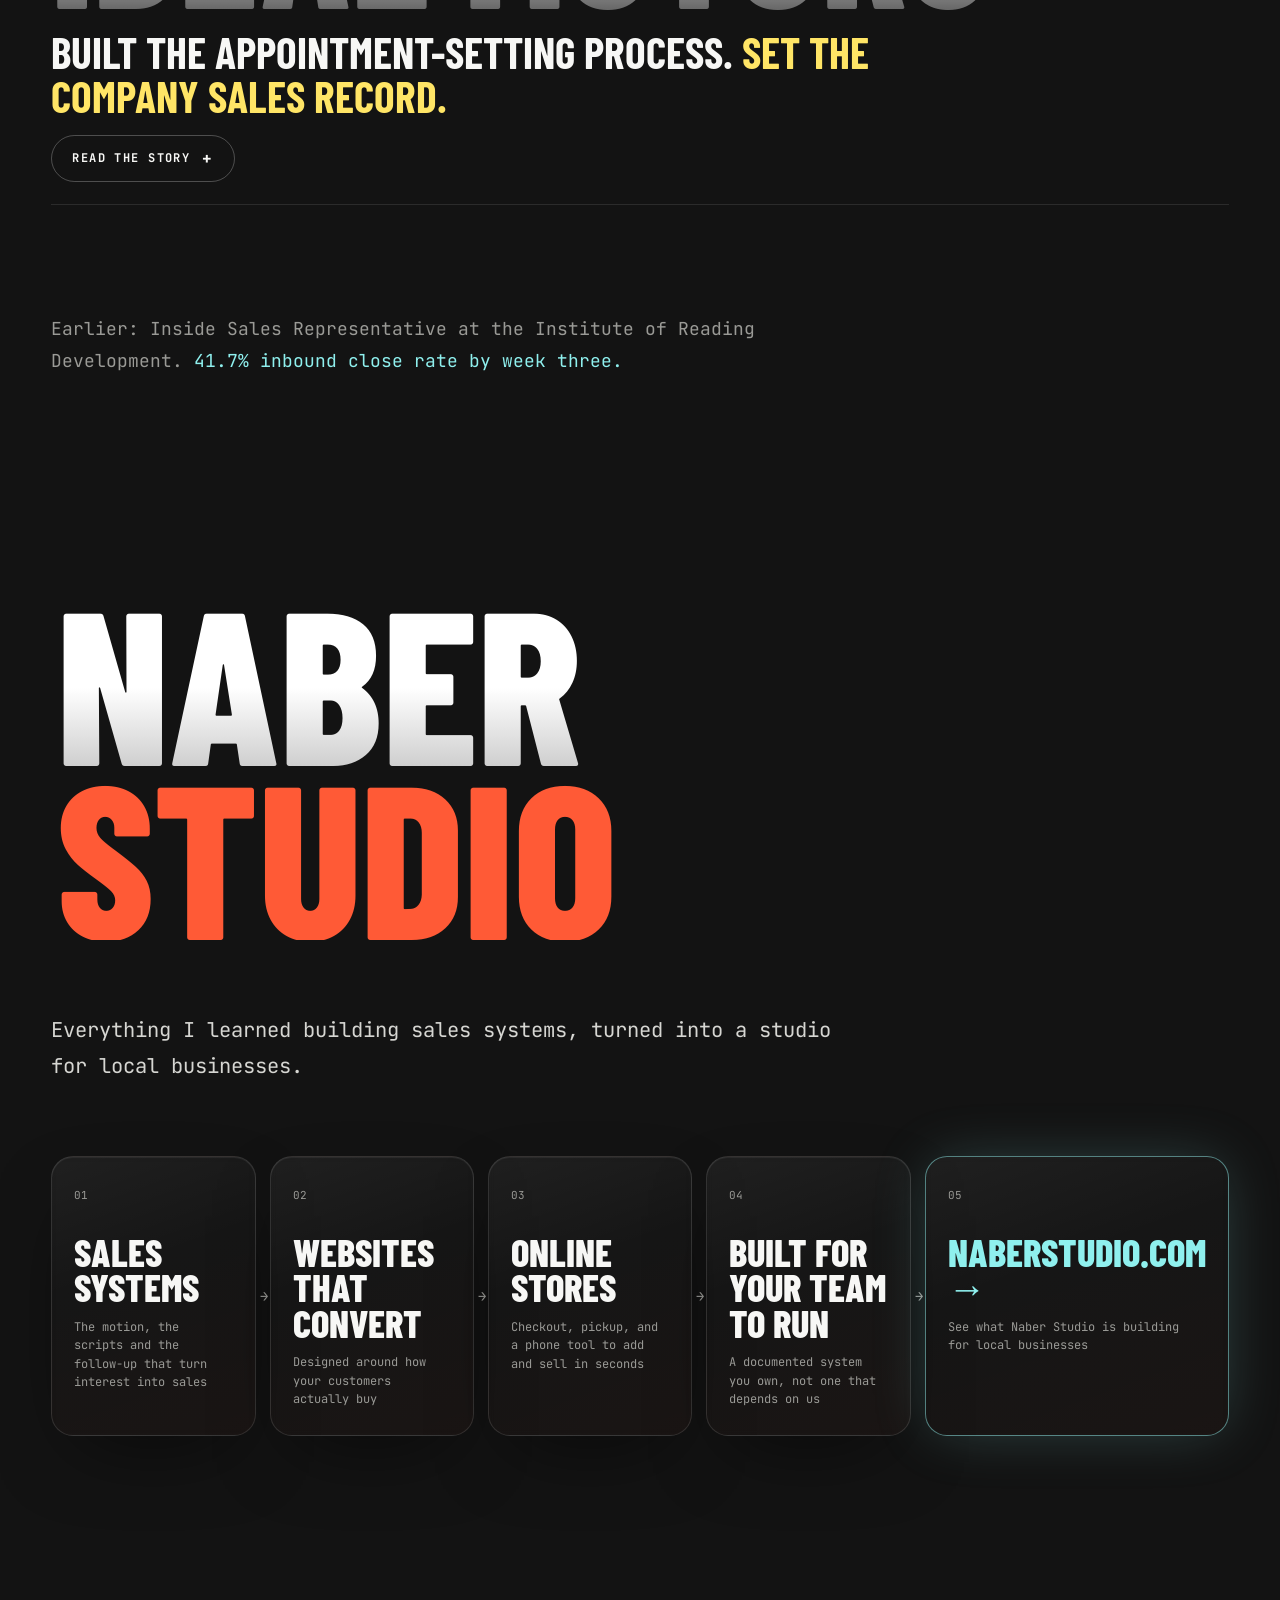
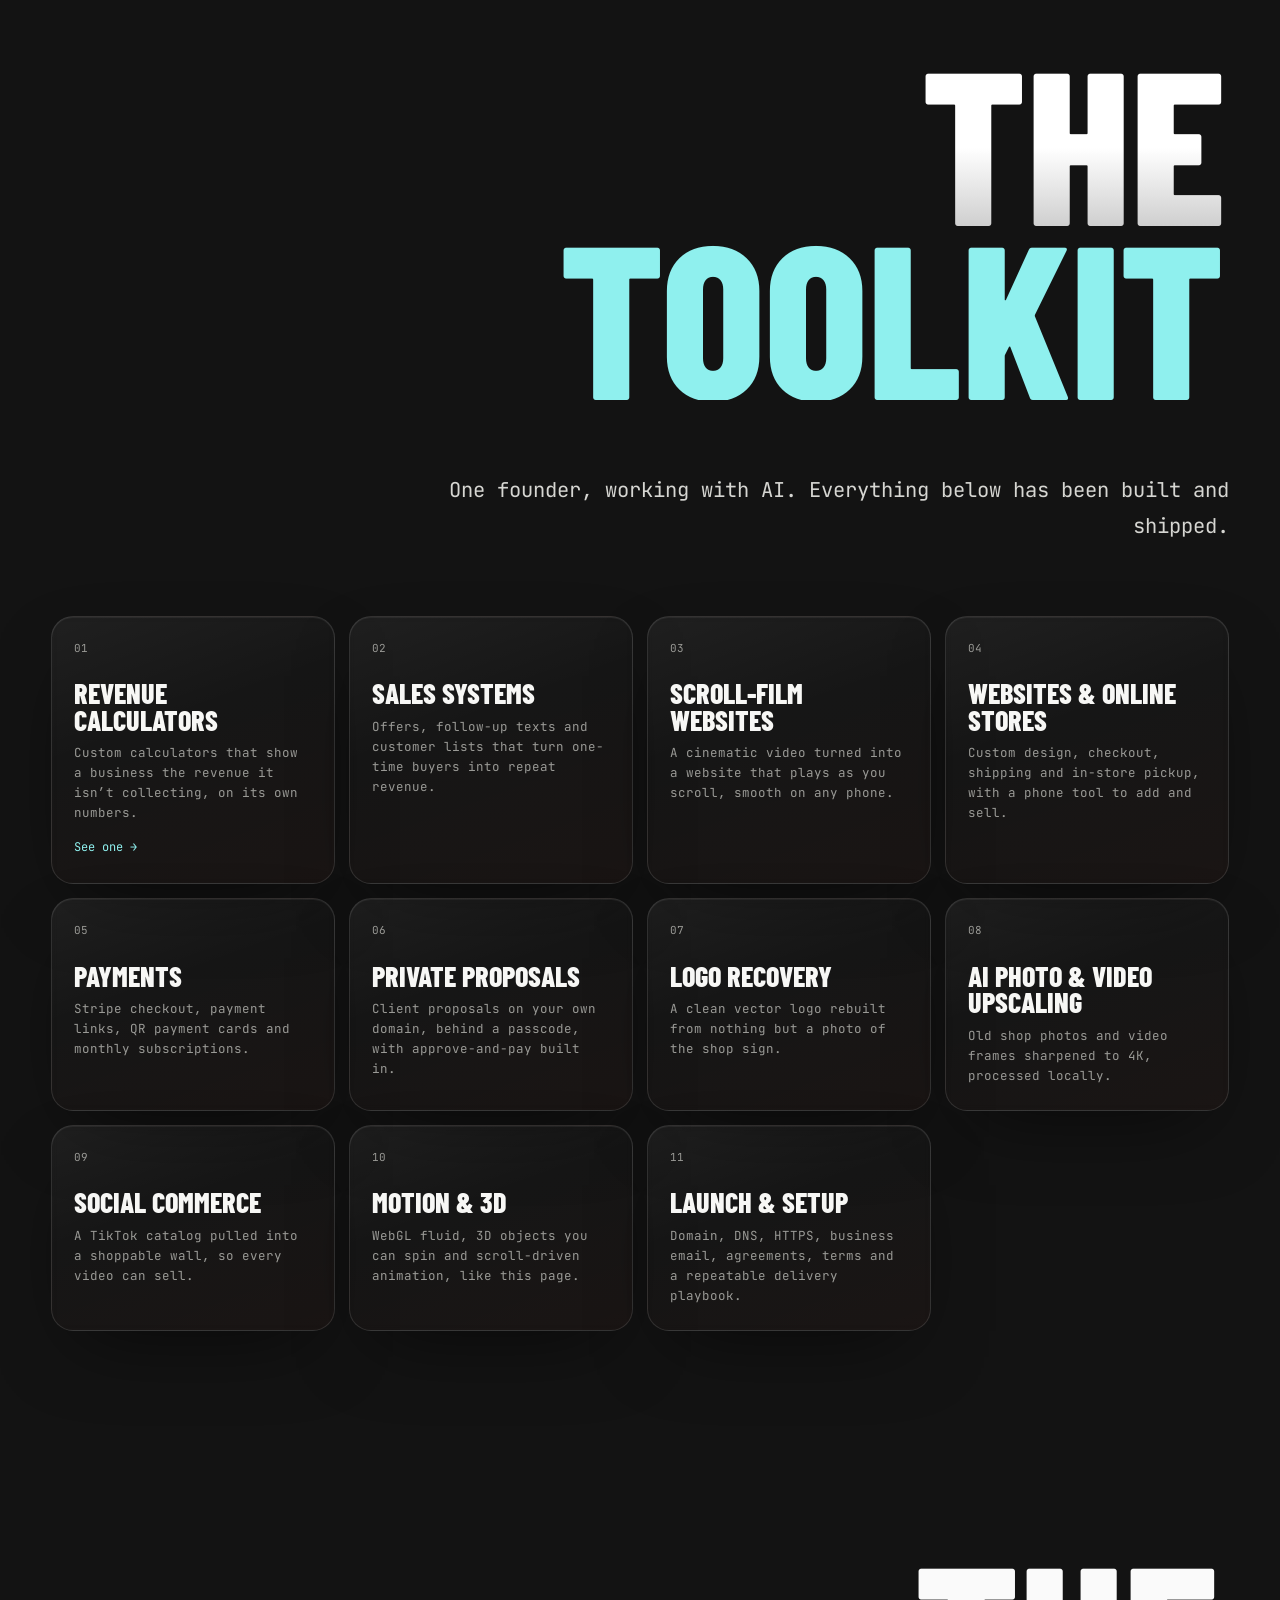
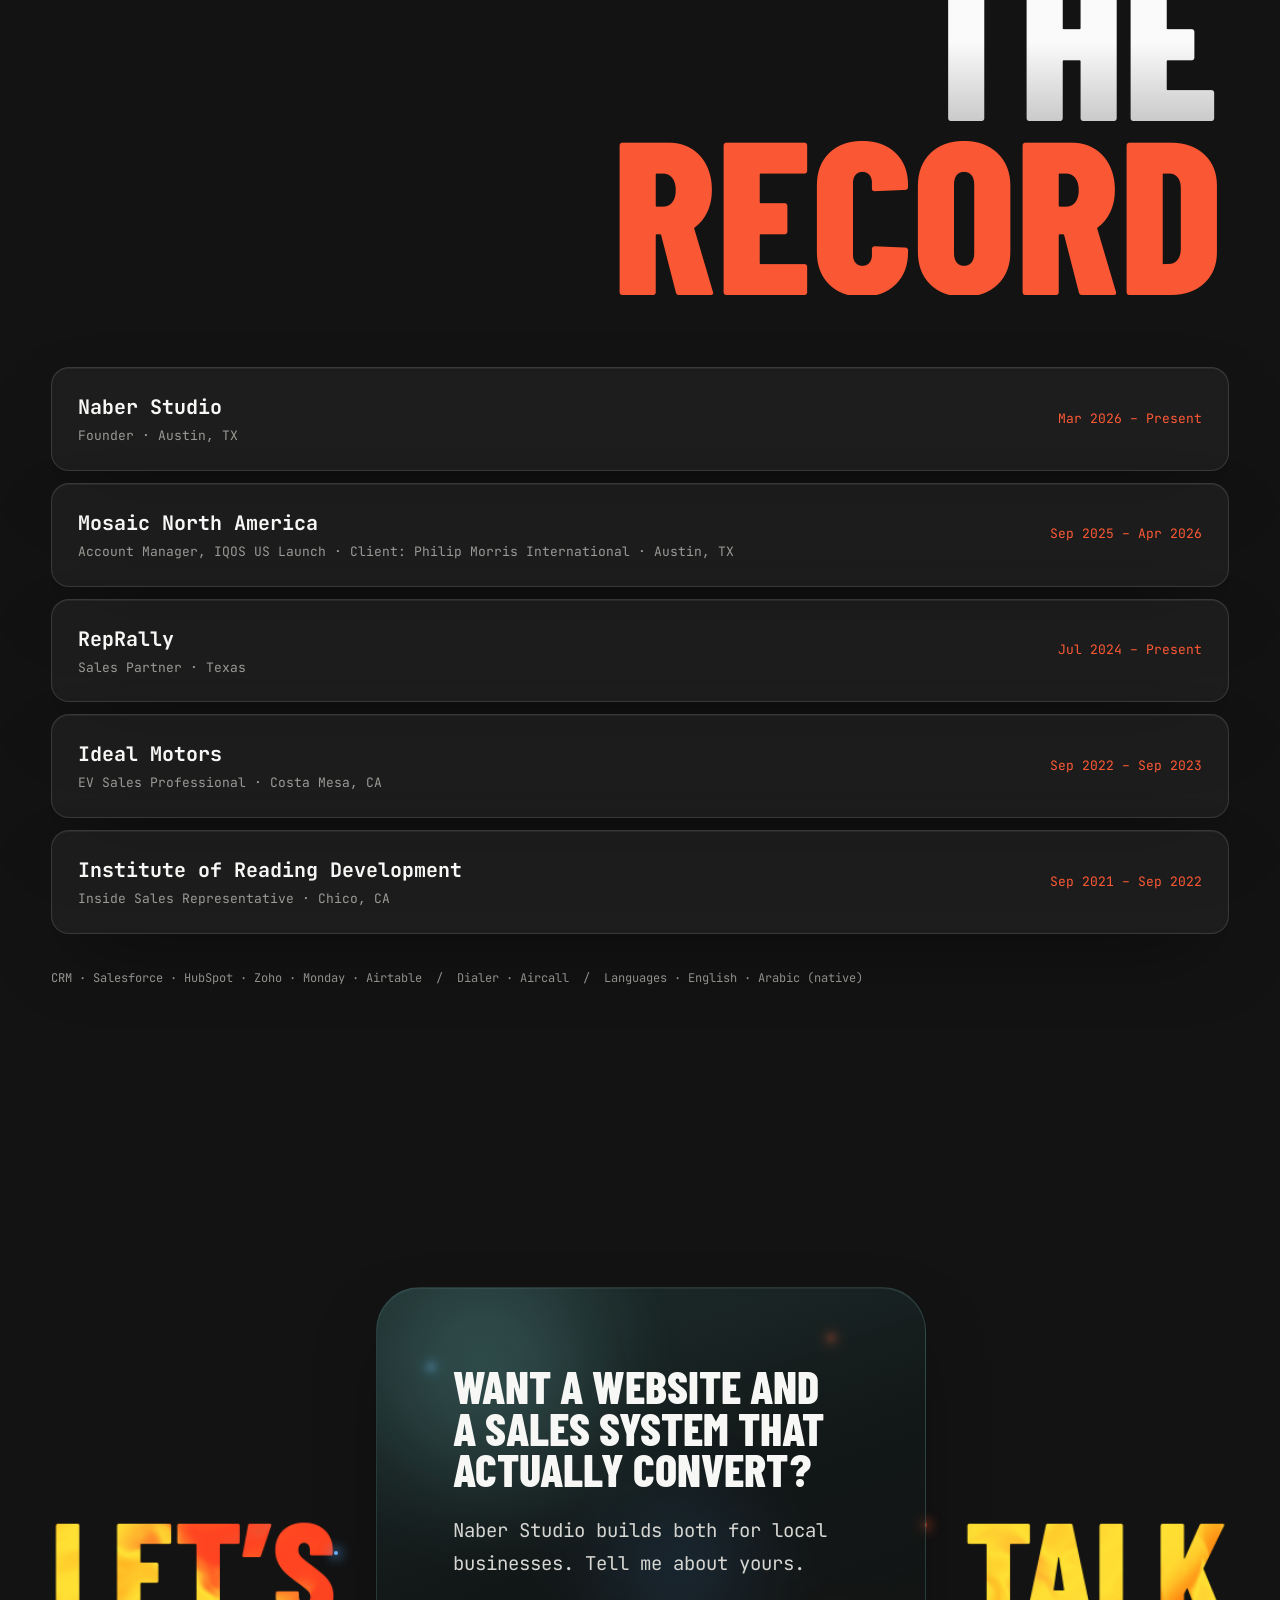
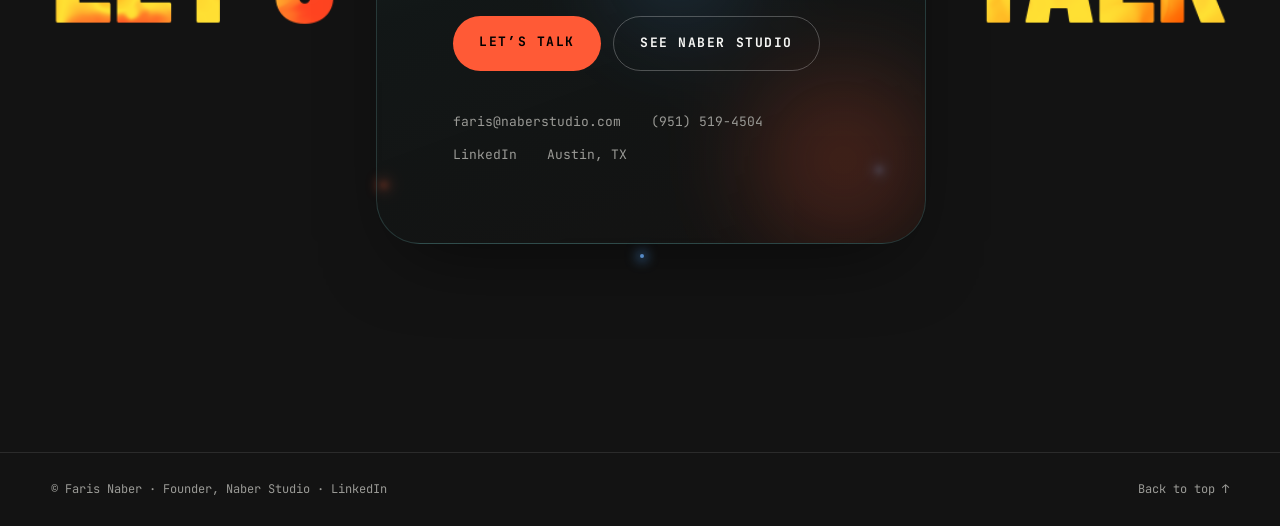
==== commit 6977f628: "Copy audit: industry language, no bragging. Drop the Pattern section and the hero stat strip; leader" ====
--- a/index.html
+++ b/index.html
@@ -52,11 +52,10 @@
   <a href="#numbers"><span>01</span>Numbers</a>
   <a href="#motion"><span>02</span>Motion</a>
   <a href="#work"><span>03</span>Work</a>
-  <a href="#pattern"><span>04</span>Pattern</a>
-  <a href="#studio"><span>05</span>Naber Studio</a>
-  <a href="#toolkit"><span>06</span>Toolkit</a>
-  <a href="#record"><span>07</span>Record</a>
-  <a href="#contact"><span>08</span>Contact</a>
+  <a href="#studio"><span>04</span>Naber Studio</a>
+  <a href="#toolkit"><span>05</span>Toolkit</a>
+  <a href="#record"><span>06</span>Record</a>
+  <a href="#contact"><span>07</span>Contact</a>
   <p class="menu-foot"><a href="mailto:faris@naberstudio.com">faris@naberstudio.com</a> · <a href="/">naberstudio.com</a> · <a href="https://www.linkedin.com/in/farisnaber/" target="_blank" rel="me noopener">LinkedIn</a></p>
 </nav>
 
@@ -71,11 +70,7 @@
     <span class="ln"><span class="c-o">Naber</span></span>
   </h1>
   <div class="hero-meta">
-    <ul class="hero-proof">
-      <li><b>$530K+</b> recurring wholesale revenue</li>
-      <li><b>$3.7M</b> in EV sales in four months</li>
-      <li><b>300+</b> new retail accounts, opened from zero</li>
-    </ul>
+    <p class="hero-sub">Field and inside sales across a consumer product launch, B2B wholesale distribution and automotive. <em>Now building sales process and websites for local businesses.</em></p>
   </div>
   <div class="scroll-hint" aria-hidden="true"><span>Scroll</span><i></i></div>
 </section>
@@ -147,15 +142,15 @@
 
   <div class="skills">
     <div class="skill glass reveal">
-      <div class="skill-top"><b>Guided product trials, one month</b><span class="c-o">3.5×</span></div>
-      <div class="sbar me"><i style="--w:100%"></i></div><p class="skill-row"><span>Me</span><span>84</span></p>
-      <div class="sbar"><i style="--w:28.6%"></i></div><p class="skill-row"><span>Next-highest rep on the program</span><span>24</span></p>
+      <div class="skill-top"><b>Guided product trials, one month</b><span class="c-o">84 vs. 24</span></div>
+      <div class="sbar me"><i style="--w:100%"></i></div><p class="skill-row"><span>Faris Naber</span><span>84</span></p>
+      <div class="sbar"><i style="--w:28.6%"></i></div><p class="skill-row"><span>Next-highest rep</span><span>24</span></p>
       <p class="skill-tags">IQOS US launch · Mosaic North America</p>
     </div>
     <div class="skill glass reveal">
       <div class="skill-top"><b>Sales, same month</b><span class="c-o">35 vs. 11</span></div>
-      <div class="sbar me"><i style="--w:100%"></i></div><p class="skill-row"><span>Me</span><span>35</span></p>
-      <div class="sbar"><i style="--w:31.4%"></i></div><p class="skill-row"><span>Next-highest rep on the program</span><span>11</span></p>
+      <div class="sbar me"><i style="--w:100%"></i></div><p class="skill-row"><span>Faris Naber</span><span>35</span></p>
+      <div class="sbar"><i style="--w:31.4%"></i></div><p class="skill-row"><span>Next-highest rep</span><span>11</span></p>
       <p class="skill-tags">IQOS US launch · Mosaic North America</p>
     </div>
   </div>
@@ -165,8 +160,8 @@
     <div class="stat reveal"><div class="n"><span data-count="80">80</span>+</div><p>new doors and $100K in sales in the first 90 days</p><em>RepRally</em></div>
     <div class="stat reveal"><div class="n">$<span data-count="3.7" data-dec="1">3.7</span>M</div><p>in vehicle sales over four months</p><em>Ideal Motors</em></div>
     <div class="stat reveal"><div class="n"><span data-count="29">29</span></div><p>units sold in one month, a company record</p><em>Ideal Motors</em></div>
-    <div class="stat reveal"><div class="n">#<span data-count="1">1</span></div><p>in sales in the office</p><em>Ideal Motors</em></div>
-    <div class="stat reveal"><div class="n"><span data-count="41.7" data-dec="1">41.7</span>%</div><p>inbound close rate by week three, top 6 of 250+ reps</p><em>Institute of Reading Development</em></div>
+    <div class="stat reveal"><div class="n">#<span data-count="1">1</span></div><p>in sales in the showroom</p><em>Ideal Motors</em></div>
+    <div class="stat reveal"><div class="n"><span data-count="41.7" data-dec="1">41.7</span>%</div><p>inbound close rate by week three</p><em>Institute of Reading Development</em></div>
   </div>
 </section>
 
@@ -218,10 +213,10 @@
       </div>
       <div class="glass panel reveal">
         <p class="k">Guided product trials, one month</p>
-        <div class="duel-row me"><span class="duel-n" data-ccount="84">84</span><div class="duel-bar"><i style="--w:100%"></i></div><span class="duel-who">Me</span></div>
+        <div class="duel-row me"><span class="duel-n" data-ccount="84">84</span><div class="duel-bar"><i style="--w:100%"></i></div><span class="duel-who">Faris</span></div>
         <div class="duel-row"><span class="duel-n">24</span><div class="duel-bar"><i style="--w:28.6%"></i></div><span class="duel-who">Next-highest rep</span></div>
         <p class="k gap">Sales, same month</p>
-        <div class="duel-row me"><span class="duel-n"><span data-ccount="35">35</span></span><div class="duel-bar"><i style="--w:100%"></i></div><span class="duel-who">Me</span></div>
+        <div class="duel-row me"><span class="duel-n"><span data-ccount="35">35</span></span><div class="duel-bar"><i style="--w:100%"></i></div><span class="duel-who">Faris</span></div>
         <div class="duel-row"><span class="duel-n">11</span><div class="duel-bar"><i style="--w:31.4%"></i></div><span class="duel-who">Next-highest rep</span></div>
       </div>
     </div>
@@ -318,9 +313,9 @@
           <i>→</i>
           <div class="flow-c on"><em>What I built</em><strong>Lead funnels</strong><span>online lead capture + call scripts</span></div>
           <i>→</i>
-          <div class="flow-c on"><em>Result</em><strong>More appointments</strong><span>#1 in sales in the office</span></div>
-        </div>
-        <p>The showroom had no structured process for setting appointments. I built online lead funnels and call scripts that increased booked appointments and put me #1 in sales in the office. The sales floor adopted the scripts.</p>
+          <div class="flow-c on"><em>Result</em><strong>More appointments</strong><span>#1 in sales in the showroom</span></div>
+        </div>
+        <p>The showroom had no structured process for setting appointments. I built online lead funnels and call scripts that increased booked appointments and put me #1 in sales in the showroom. The sales floor adopted the scripts.</p>
         <div class="kpis">
           <div><strong>$<span data-ccount="3.7" data-dec="1">3.7</span>M</strong><span>in sales over four months</span></div>
           <div><strong><span data-ccount="75">75</span>+</strong><span>EVs sold</span></div>
@@ -330,27 +325,14 @@
         <p class="k">Units sold in one month · <span class="c-y">29, a company record</span></p>
         <div class="big29"><span data-ccount="29">29</span></div>
         <div class="cells s29"></div>
-        <p class="k gap">#1 in sales in the office</p>
+        <p class="k gap">#1 in sales in the showroom</p>
       </div>
     </div>
     </div>
   </details>
   </article>
 
-  <p class="aside reveal">Earlier: Inside Sales Representative at the Institute of Reading Development. <span class="c-t">41.7% inbound close rate by week three, top 6 of 250+ reps.</span></p>
-</section>
-
-<!-- PATTERN -->
-<section id="pattern" class="block">
-  <h2 class="mega left"><span class="l1">The</span><span class="l2 c-t">Pattern</span></h2>
-  <p class="lede reveal">The same progression in every role: strong individual results, then a documented process others can follow.</p>
-  <ol class="chain">
-    <li class="glass reveal"><span>01</span><h3>Individual results</h3><p>Measured in doors, trials, units and close rate</p></li>
-    <li class="glass reveal"><span>02</span><h3>Defined process</h3><p>Approach to close, consistent every time</p></li>
-    <li class="glass reveal"><span>03</span><h3>Documented playbook</h3><p>Scripts · workflow · objection handling</p></li>
-    <li class="glass reveal"><span>04</span><h3>Repeatable</h3><p>New reps start from the playbook</p></li>
-    <li class="glass reveal final"><span>05</span><h3>Scalable</h3><p>Results that don’t depend on one rep</p></li>
-  </ol>
+  <p class="aside reveal">Earlier: Inside Sales Representative at the Institute of Reading Development. <span class="c-t">41.7% inbound close rate by week three.</span></p>
 </section>
 
 <!-- NABER STUDIO -->
@@ -369,9 +351,9 @@
 <!-- TOOLKIT -->
 <section id="toolkit" class="block">
   <h2 class="mega right"><span class="l1">The</span><span class="l2 c-t">Toolkit</span></h2>
-  <p class="lede reveal right-lede">One founder, working with AI as part of the studio. Everything below has been built and shipped, not just pitched.</p>
+  <p class="lede reveal right-lede">One founder, working with AI. Everything below has been built and shipped.</p>
   <ul class="caps">
-    <li class="glass reveal"><span>01</span><h3>Revenue calculators</h3><p>Custom calculators that show a business the money it’s leaving on the table, on its own numbers.</p><a href="/calculator/">See one →</a></li>
+    <li class="glass reveal"><span>01</span><h3>Revenue calculators</h3><p>Custom calculators that show a business the revenue it isn’t collecting, on its own numbers.</p><a href="/calculator/">See one →</a></li>
     <li class="glass reveal"><span>02</span><h3>Sales systems</h3><p>Offers, follow-up texts and customer lists that turn one-time buyers into repeat revenue.</p></li>
     <li class="glass reveal"><span>03</span><h3>Scroll-film websites</h3><p>A cinematic video turned into a website that plays as you scroll, smooth on any phone.</p></li>
     <li class="glass reveal"><span>04</span><h3>Websites &amp; online stores</h3><p>Custom design, checkout, shipping and in-store pickup, with a phone tool to add and sell.</p></li>
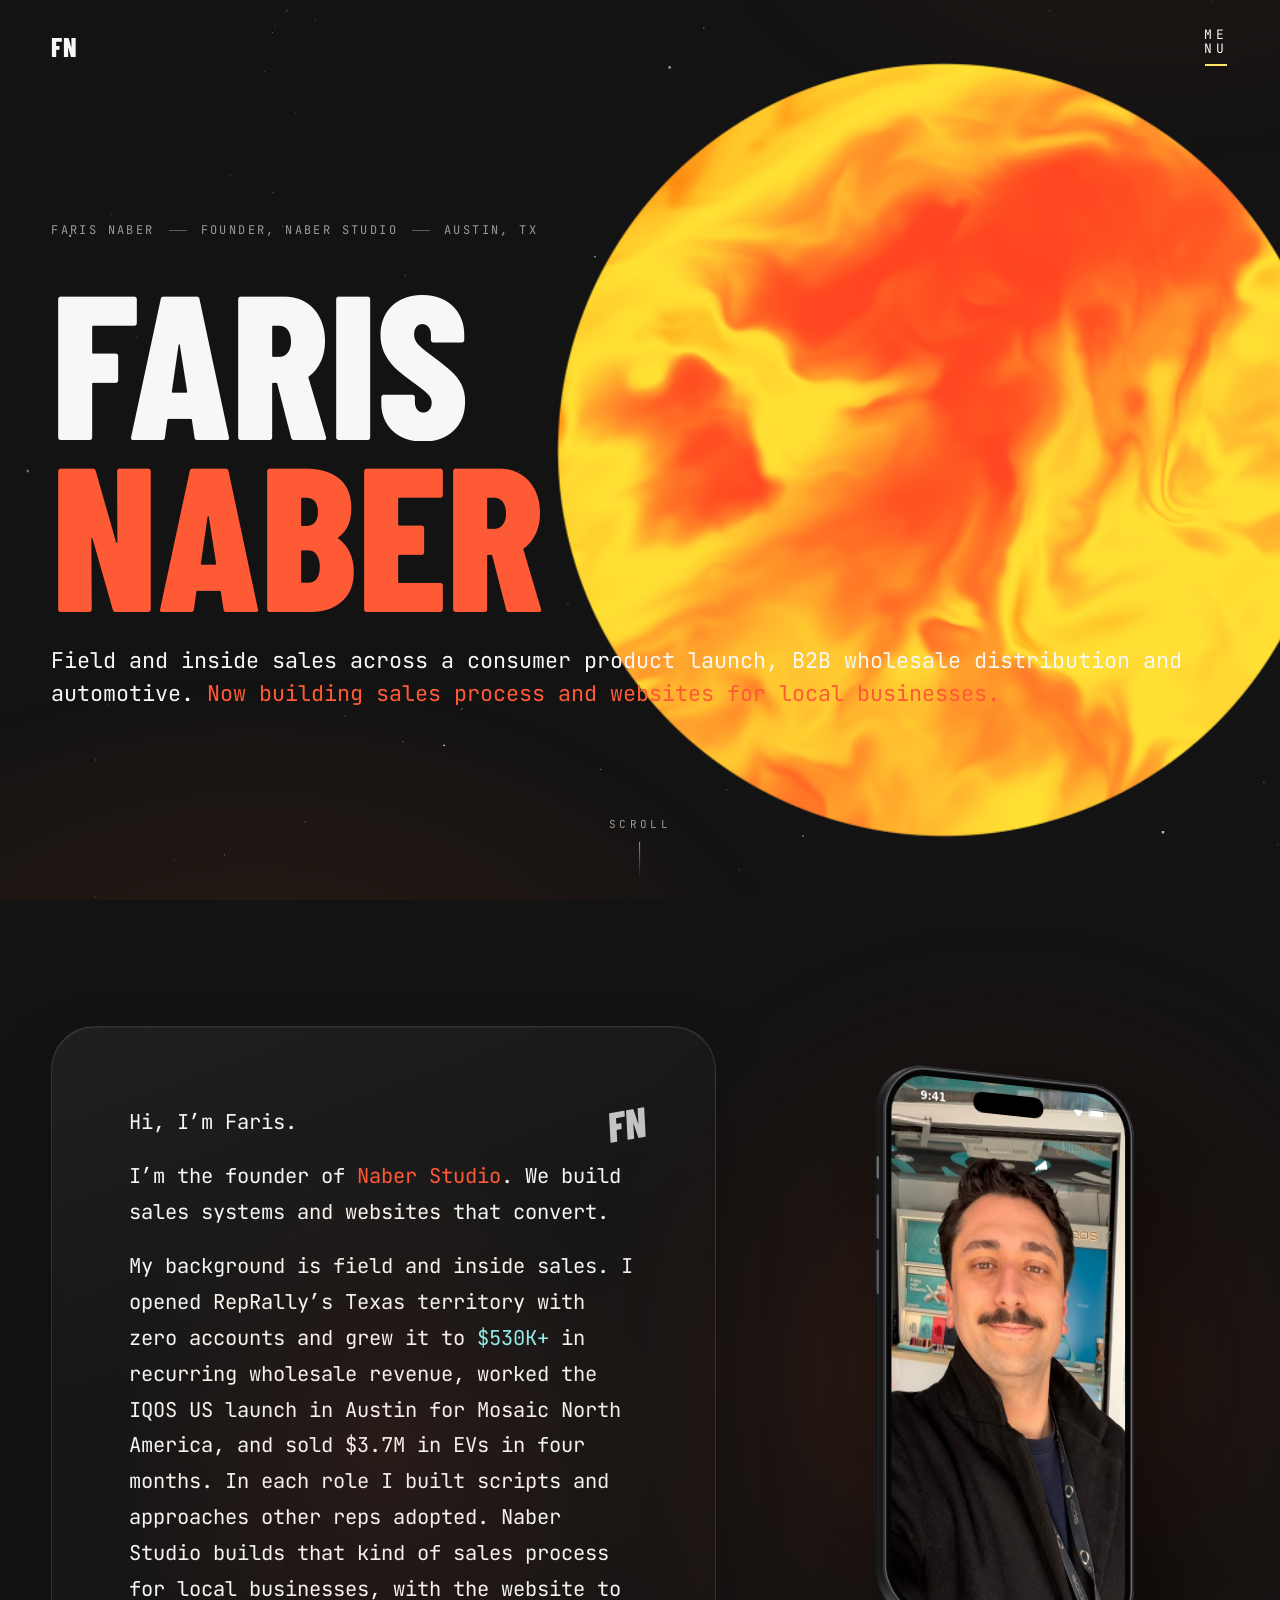
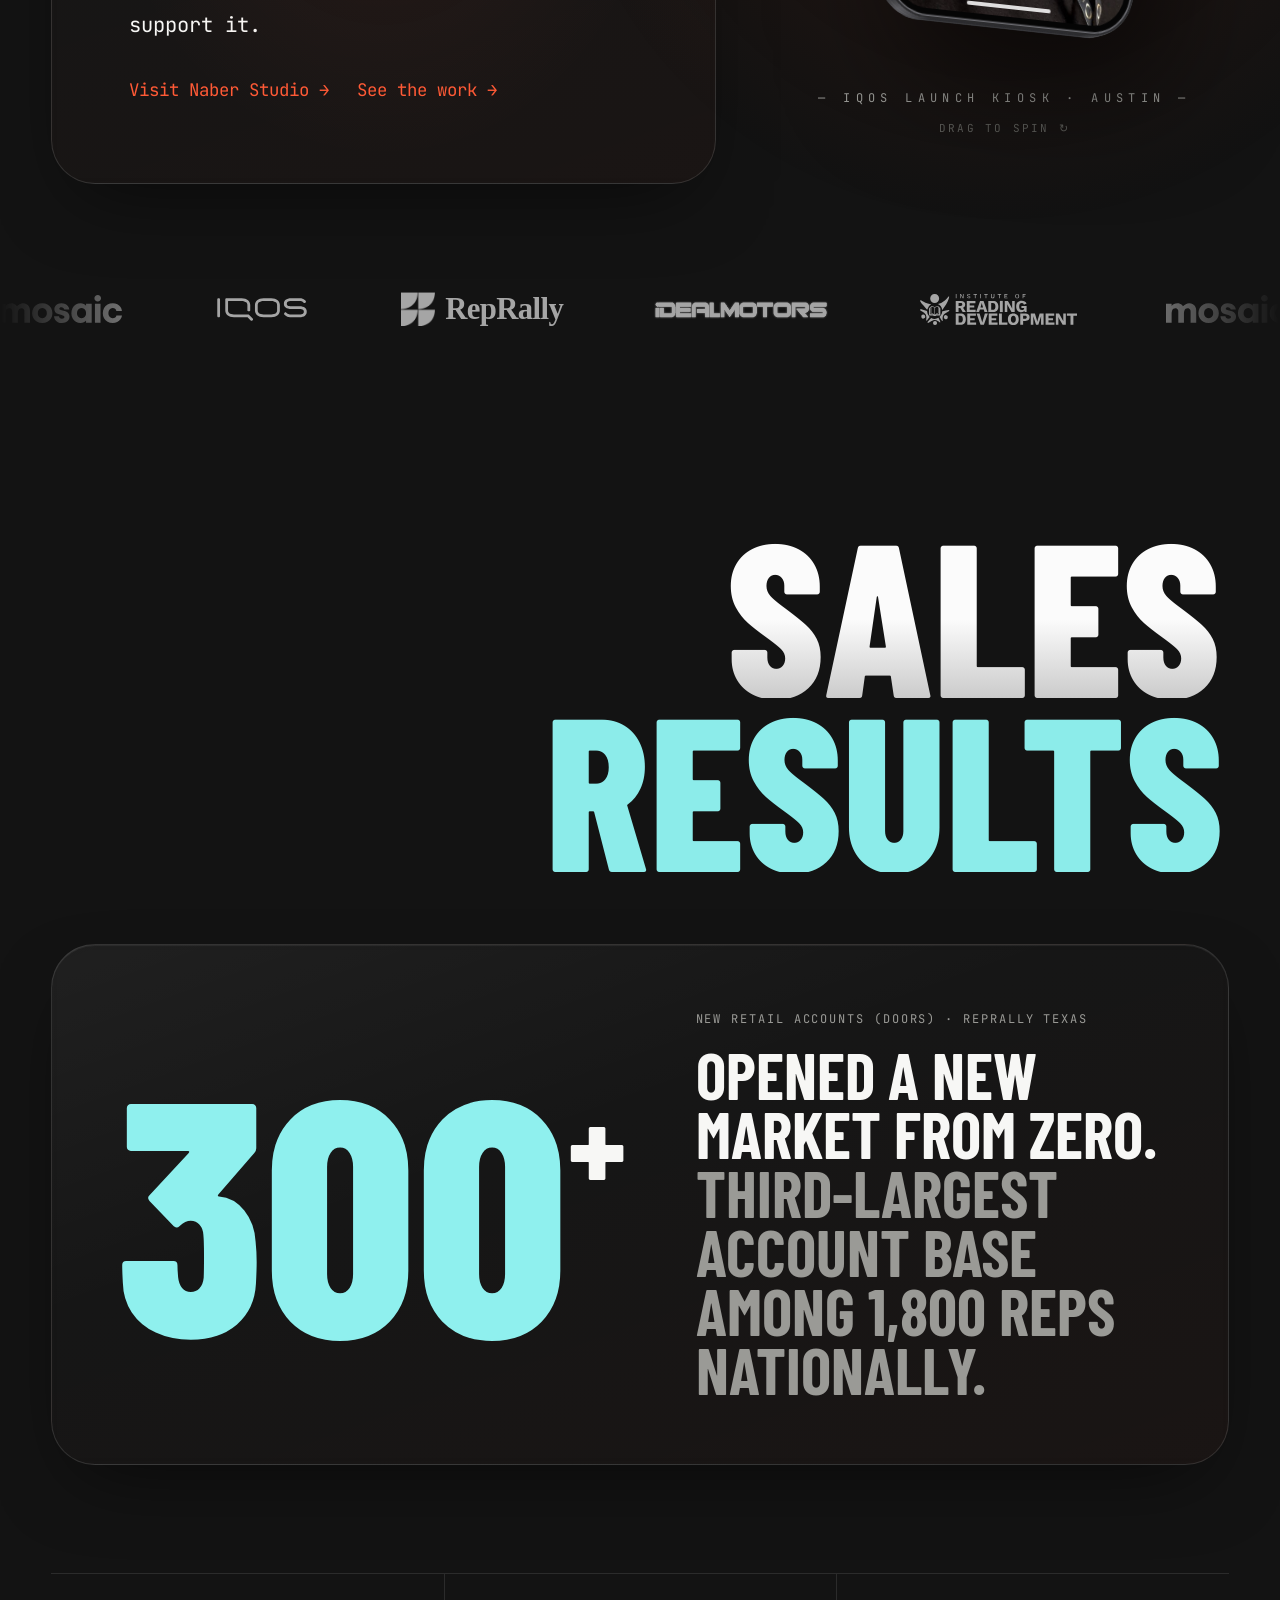
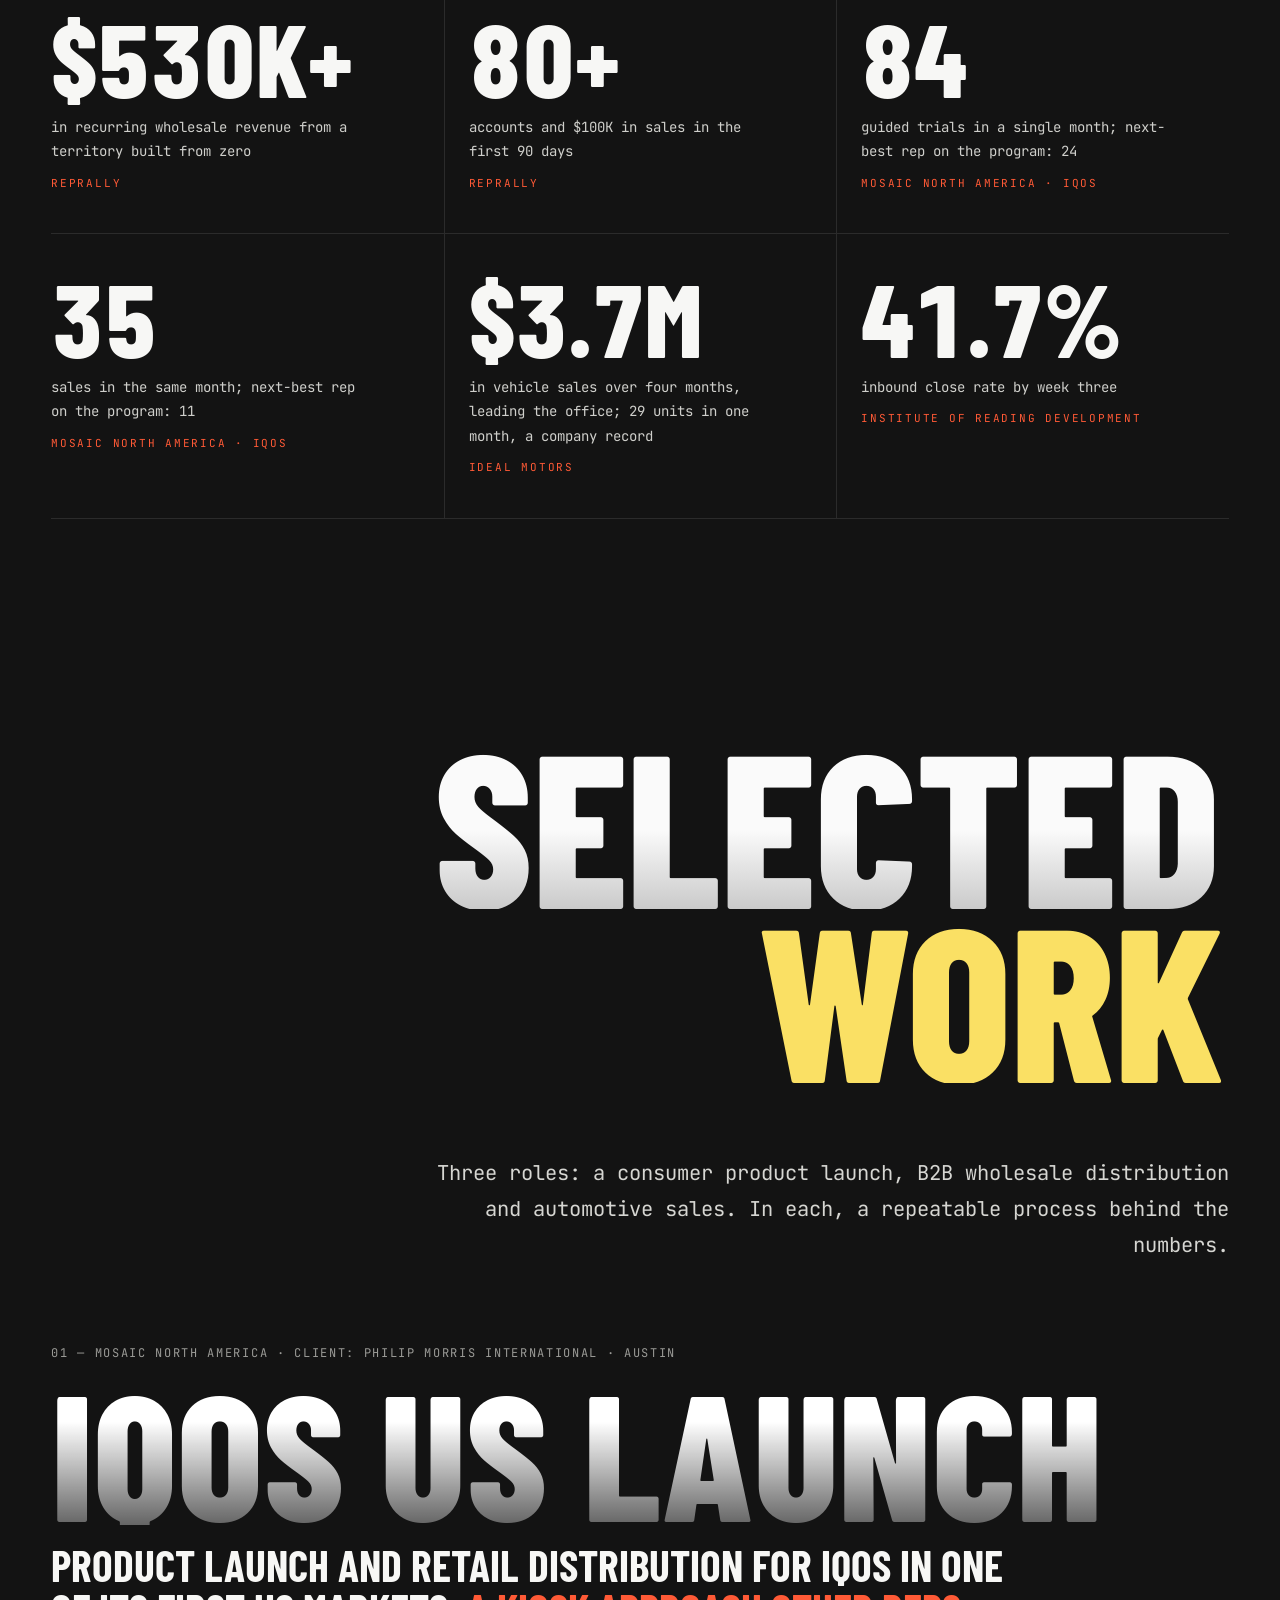
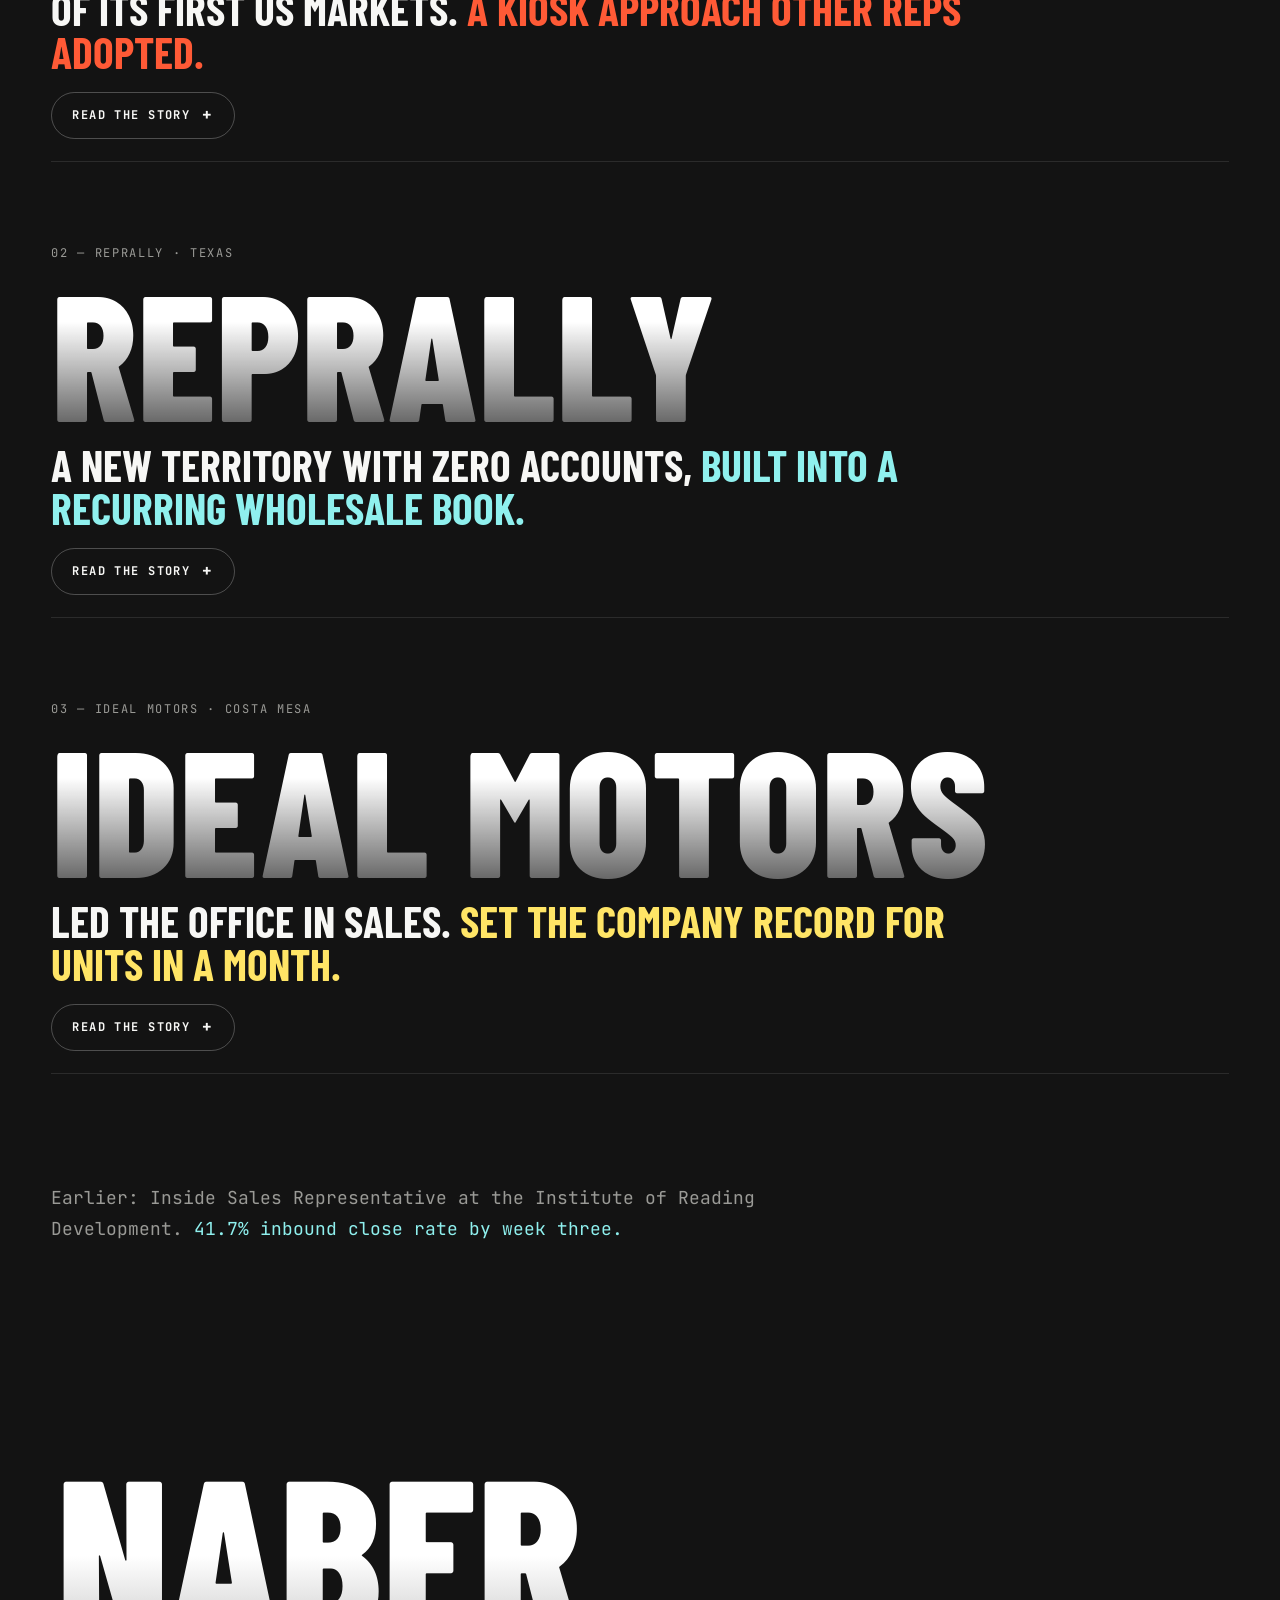
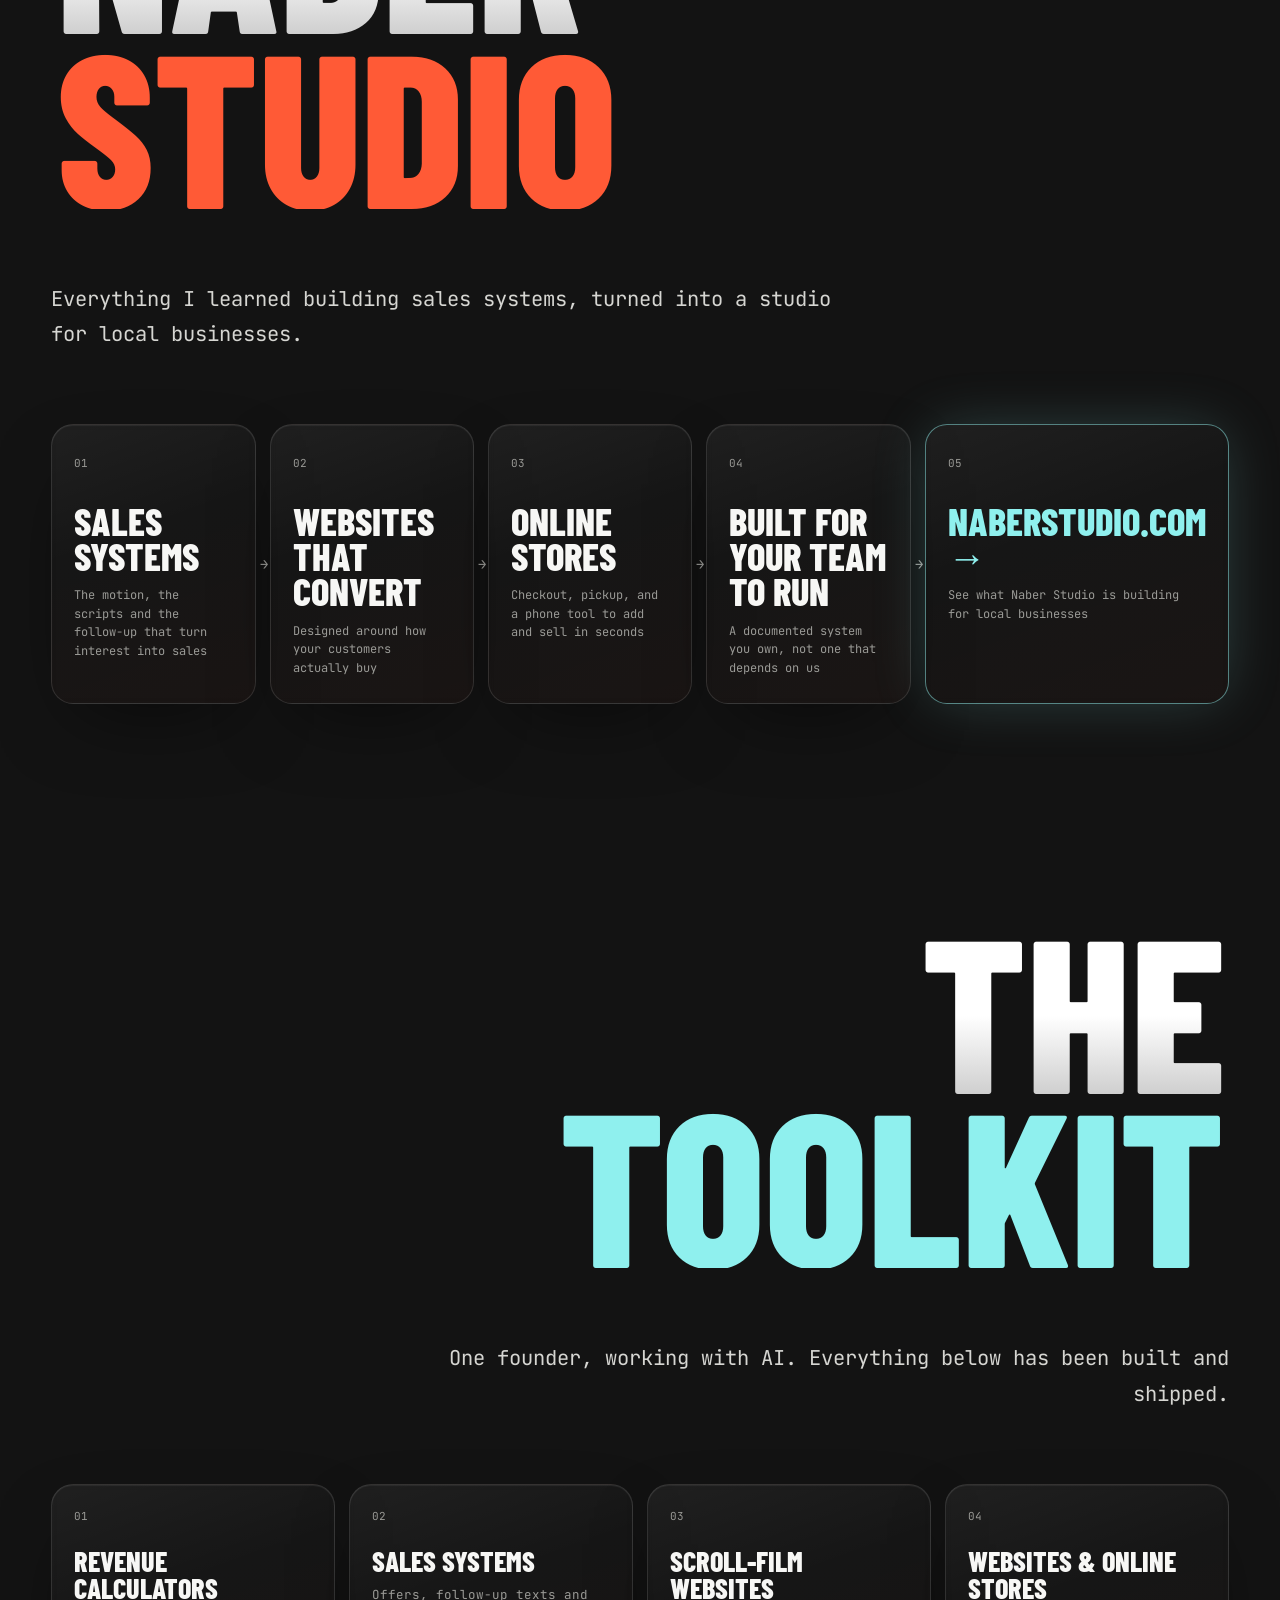
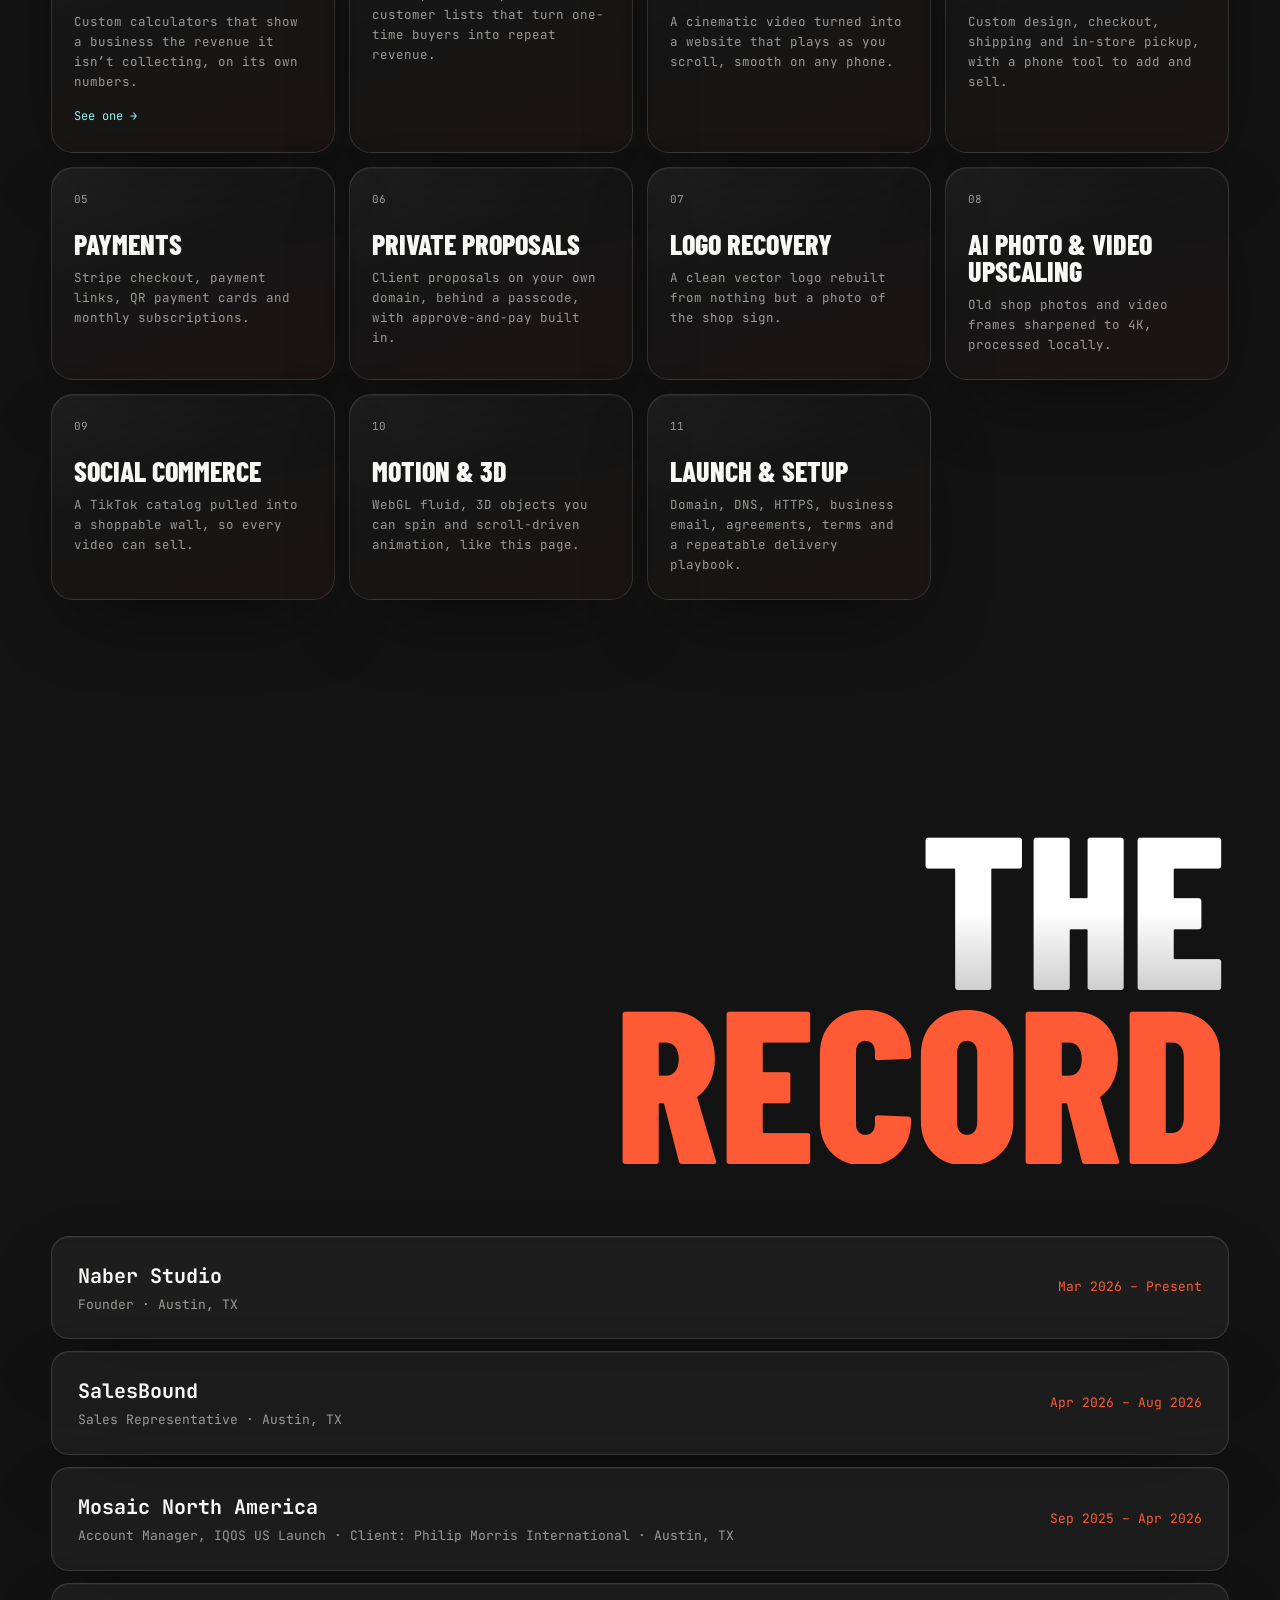
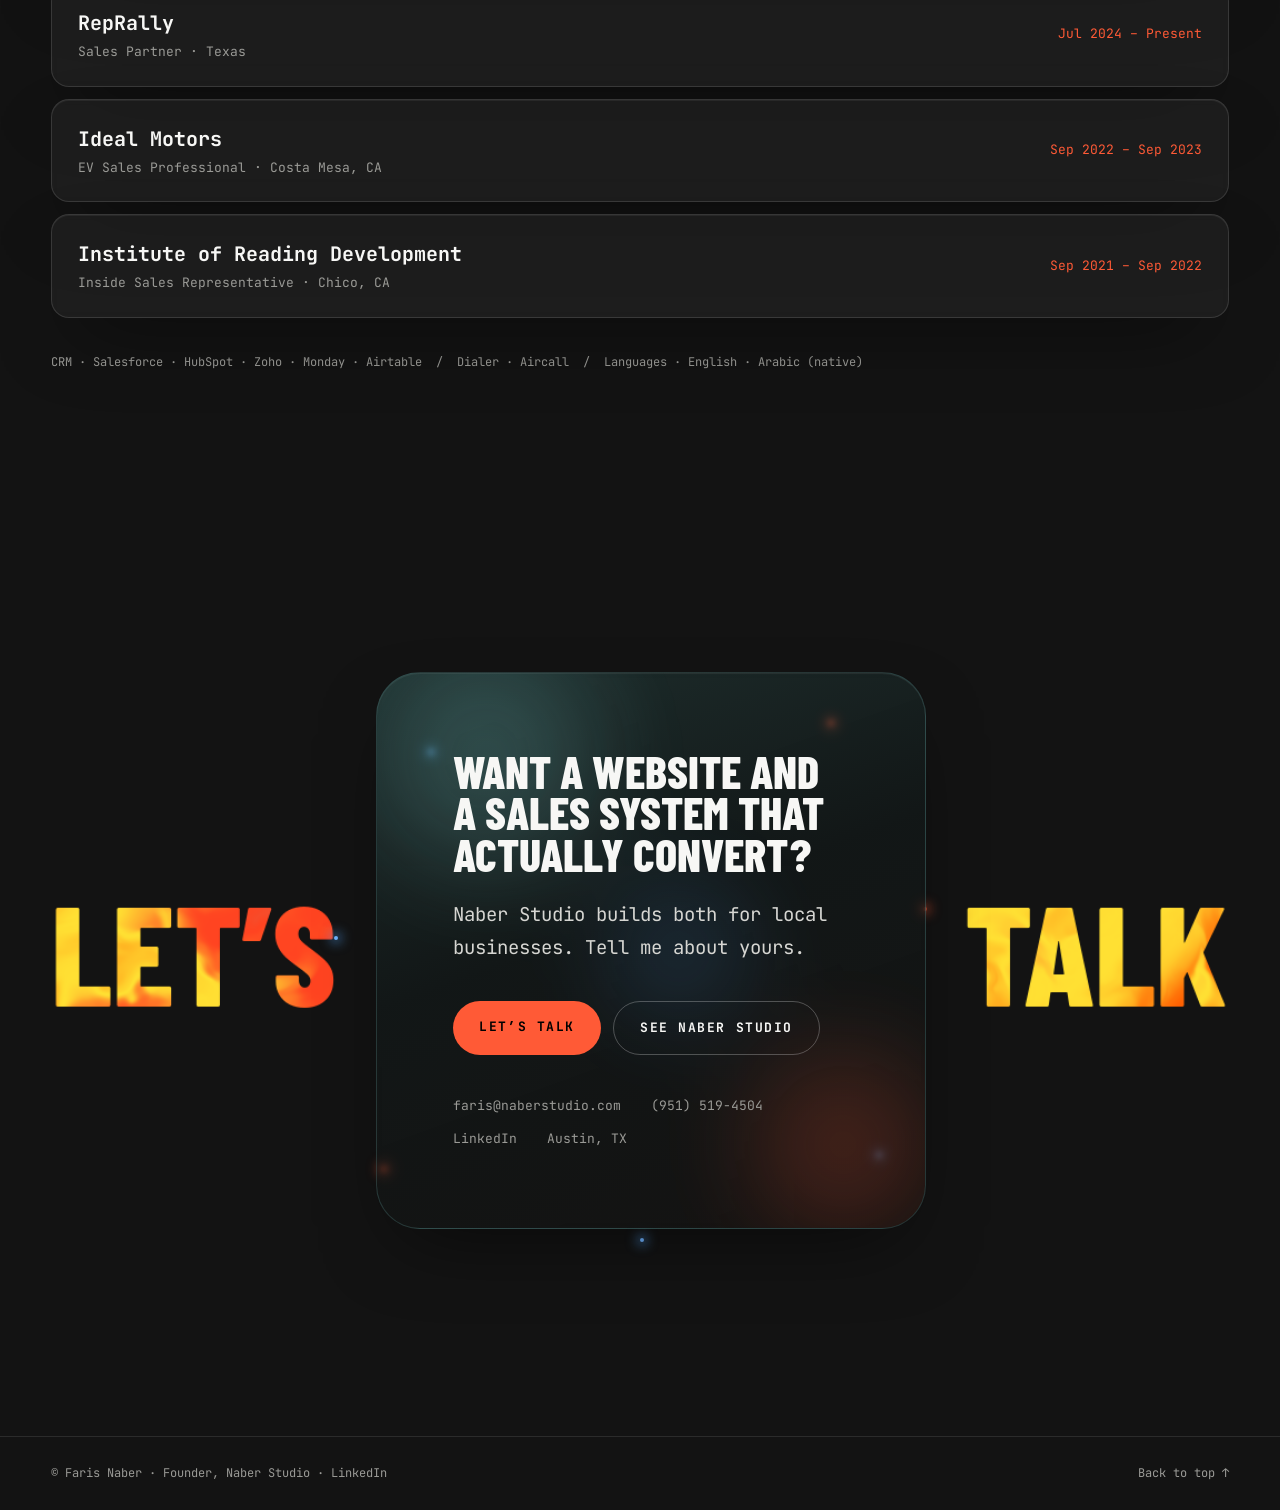
==== commit 92d86639: "Second audit pass: remove the invented Motion steps and pull quote, the me-vs-rep bars, the objectio" ====
--- a/index.html
+++ b/index.html
@@ -50,12 +50,11 @@
 
 <nav id="menu" class="menu" aria-hidden="true">
   <a href="#numbers"><span>01</span>Numbers</a>
-  <a href="#motion"><span>02</span>Motion</a>
-  <a href="#work"><span>03</span>Work</a>
-  <a href="#studio"><span>04</span>Naber Studio</a>
-  <a href="#toolkit"><span>05</span>Toolkit</a>
-  <a href="#record"><span>06</span>Record</a>
-  <a href="#contact"><span>07</span>Contact</a>
+    <a href="#work"><span>02</span>Work</a>
+  <a href="#studio"><span>03</span>Naber Studio</a>
+  <a href="#toolkit"><span>04</span>Toolkit</a>
+  <a href="#record"><span>05</span>Record</a>
+  <a href="#contact"><span>06</span>Contact</a>
   <p class="menu-foot"><a href="mailto:faris@naberstudio.com">faris@naberstudio.com</a> · <a href="/">naberstudio.com</a> · <a href="https://www.linkedin.com/in/farisnaber/" target="_blank" rel="me noopener">LinkedIn</a></p>
 </nav>
 
@@ -82,7 +81,7 @@
     <span class="sig" aria-hidden="true">FN</span>
     <p>Hi, I’m Faris.</p>
     <p>I’m the founder of <em class="c-o">Naber Studio</em>. We build sales systems and websites that convert.</p>
-    <p>My background is field and inside sales. I opened RepRally’s Texas territory with zero accounts and grew it to <em class="c-t">$530K+</em> in recurring wholesale revenue, worked the IQOS US launch in Austin for Mosaic North America, and sold $3.7M in EVs in four months. In each role I documented what worked so it could be repeated. Naber Studio builds that kind of sales process for local businesses, with the website to support it.</p>
+    <p>My background is field and inside sales. I opened RepRally’s Texas territory with zero accounts and grew it to <em class="c-t">$530K+</em> in recurring wholesale revenue, worked the IQOS US launch in Austin for Mosaic North America, and sold $3.7M in EVs in four months. In each role I built scripts and approaches other reps adopted. Naber Studio builds that kind of sales process for local businesses, with the website to support it.</p>
     <div class="intro-cta">
       <a class="link-dl" href="/">Visit Naber Studio →</a>
       <a class="link-dl" href="#work">See the work →</a>
@@ -140,49 +139,14 @@
     </div>
   </div>
 
-  <div class="skills">
-    <div class="skill glass reveal">
-      <div class="skill-top"><b>Guided product trials, one month</b><span class="c-o">84 vs. 24</span></div>
-      <div class="sbar me"><i style="--w:100%"></i></div><p class="skill-row"><span>Faris Naber</span><span>84</span></p>
-      <div class="sbar"><i style="--w:28.6%"></i></div><p class="skill-row"><span>Next-highest rep</span><span>24</span></p>
-      <p class="skill-tags">IQOS US launch · Mosaic North America</p>
-    </div>
-    <div class="skill glass reveal">
-      <div class="skill-top"><b>Sales, same month</b><span class="c-o">35 vs. 11</span></div>
-      <div class="sbar me"><i style="--w:100%"></i></div><p class="skill-row"><span>Faris Naber</span><span>35</span></p>
-      <div class="sbar"><i style="--w:31.4%"></i></div><p class="skill-row"><span>Next-highest rep</span><span>11</span></p>
-      <p class="skill-tags">IQOS US launch · Mosaic North America</p>
-    </div>
-  </div>
-
   <div class="stats">
-    <div class="stat reveal"><div class="n">$<span data-count="530">530</span>K+</div><p>in recurring wholesale revenue from a new territory</p><em>RepRally</em></div>
-    <div class="stat reveal"><div class="n"><span data-count="80">80</span>+</div><p>new doors and $100K in sales in the first 90 days</p><em>RepRally</em></div>
-    <div class="stat reveal"><div class="n">$<span data-count="3.7" data-dec="1">3.7</span>M</div><p>in vehicle sales over four months</p><em>Ideal Motors</em></div>
-    <div class="stat reveal"><div class="n"><span data-count="29">29</span></div><p>units sold in one month, a company record</p><em>Ideal Motors</em></div>
-    <div class="stat reveal"><div class="n">#<span data-count="1">1</span></div><p>in sales in the showroom</p><em>Ideal Motors</em></div>
+    <div class="stat reveal"><div class="n">$<span data-count="530">530</span>K+</div><p>in recurring wholesale revenue from a territory built from zero</p><em>RepRally</em></div>
+    <div class="stat reveal"><div class="n"><span data-count="80">80</span>+</div><p>accounts and $100K in sales in the first 90 days</p><em>RepRally</em></div>
+    <div class="stat reveal"><div class="n"><span data-count="84">84</span></div><p>guided trials in a single month; next-best rep on the program: 24</p><em>Mosaic North America · IQOS</em></div>
+    <div class="stat reveal"><div class="n"><span data-count="35">35</span></div><p>sales in the same month; next-best rep on the program: 11</p><em>Mosaic North America · IQOS</em></div>
+    <div class="stat reveal"><div class="n">$<span data-count="3.7" data-dec="1">3.7</span>M</div><p>in vehicle sales over four months, leading the office; 29 units in one month, a company record</p><em>Ideal Motors</em></div>
     <div class="stat reveal"><div class="n"><span data-count="41.7" data-dec="1">41.7</span>%</div><p>inbound close rate by week three</p><em>Institute of Reading Development</em></div>
   </div>
-</section>
-
-<!-- MOTION -->
-<section id="motion" class="block">
-  <h2 class="mega left"><span class="l1">The</span><span class="l2 c-o">Motion</span></h2>
-  <p class="lede reveal">Consistent results come from a consistent process. In every role I run a defined sales process, from first approach to close, then document it so it can be repeated across a territory or team.</p>
-  <ol class="steps">
-    <li class="reveal"><span>01</span>Approach</li>
-    <li class="reveal"><span>02</span>Open the conversation</li>
-    <li class="reveal"><span>03</span>Product in hand</li>
-    <li class="reveal"><span>04</span>Demonstration</li>
-    <li class="reveal"><span>05</span>Close</li>
-    <li class="reveal sys"><span>06</span>Document results</li>
-    <li class="reveal sys"><span>07</span>Build the playbook</li>
-    <li class="reveal sys"><span>08</span>Make it repeatable</li>
-  </ol>
-  <blockquote class="pull glass reveal">
-    <p>Individual results are the starting point.</p>
-    <p class="c-o">A process the next rep can run is the goal.</p>
-  </blockquote>
 </section>
 
 <!-- WORK -->
@@ -195,29 +159,20 @@
   <details class="case-fold">
     <summary>    <p class="case-k reveal">01 — Mosaic North America · Client: Philip Morris International · Austin</p>
     <h3 class="case-title reveal">IQOS US Launch</h3>
-    <p class="case-sub reveal">Retail distribution and product launch for IQOS in one of its first US markets. <span class="c-o">A repeatable trial-to-purchase approach.</span></p>
+    <p class="case-sub reveal">Product launch and retail distribution for IQOS in one of its first US markets. <span class="c-o">A kiosk approach other reps adopted.</span></p>
     <span class="case-toggle"><b>Read the story</b><i aria-hidden="true">+</i></span></summary>
     <div class="case-body">
     <div class="case-grid">
       <div class="glass panel reveal">
-        <div class="era">
-          <div class="era-bar"><i class="era-old"></i><i class="era-new"></i></div>
-          <div class="era-lbl"><span>Existing approach</span><span class="c-o">Repeatable trial-to-purchase process</span></div>
-        </div>
-        <p>I was an Account Manager at Mosaic North America, the agency Philip Morris International contracted to run distribution and the consumer launch of IQOS in Austin. Working the retail kiosk, I introduced the product to adult consumers through guided trials and ran the same structured process on every interaction.</p>
-        <ol class="stepper" aria-label="The kiosk motion">
-          <li>Approach</li><li>Introduction</li><li>Product in hand</li><li>Guided demo</li><li>Close</li>
-        </ol>
-        <p class="causal">More conversations <i>→</i> more guided trials <i>→</i> <span class="c-o">more sales</span></p>
-        <p class="sysline">I shaped it into a repeatable kiosk approach (introduction, hands-on demo, close) and helped other reps on the program adopt it.</p>
+        <p>I was an Account Manager at Mosaic North America, the agency Philip Morris International contracted to run distribution and the consumer launch of IQOS in Austin. Working the retail kiosk, I introduced the product to adult consumers through in-person demos.</p>
+        <p class="sysline">I shaped a repeatable kiosk approach (introduction, hands-on demo, close) that other reps on the program adopted.</p>
       </div>
       <div class="glass panel reveal">
-        <p class="k">Guided product trials, one month</p>
-        <div class="duel-row me"><span class="duel-n" data-ccount="84">84</span><div class="duel-bar"><i style="--w:100%"></i></div><span class="duel-who">Faris</span></div>
-        <div class="duel-row"><span class="duel-n">24</span><div class="duel-bar"><i style="--w:28.6%"></i></div><span class="duel-who">Next-highest rep</span></div>
-        <p class="k gap">Sales, same month</p>
-        <div class="duel-row me"><span class="duel-n"><span data-ccount="35">35</span></span><div class="duel-bar"><i style="--w:100%"></i></div><span class="duel-who">Faris</span></div>
-        <div class="duel-row"><span class="duel-n">11</span><div class="duel-bar"><i style="--w:31.4%"></i></div><span class="duel-who">Next-highest rep</span></div>
+        <p class="k">One month on the program</p>
+        <div class="kpis">
+          <div><strong><span data-ccount="84">84</span></strong><span>guided trials · next-best rep: 24</span></div>
+          <div><strong><span data-ccount="35">35</span></strong><span>sales · next-best rep: 11</span></div>
+        </div>
       </div>
     </div>
     </div>
@@ -234,15 +189,7 @@
     <div class="case-body">
     <div class="case-grid">
       <div class="glass panel reveal">
-        <p>I was one of RepRally’s first reps in Texas, with no existing accounts or local process. The targets were independent convenience, grocery, liquor and smoke shops that already worked with established distributors and weren’t looking to add vendors.</p>
-        <div class="flip" aria-label="The objection “We don’t need another vendor” became the opening">
-          <span class="flip-obj">“We don’t need another vendor.”</span>
-          <span class="flip-arrow">↓</span>
-          <span class="flip-open">became the opening.</span>
-        </div>
-        <p>I positioned RepRally on what their current distributors couldn’t offer, walked in cold and moved owners onto an app-based ordering platform. I then expanded from convenience stores into wholesale accounts and retained the account base through the September 2025 Texas category ban.</p>
-        <p class="sysline">I wrote the territory playbook that helps new reps land their first 10–20 accounts.</p>
-      </div>
+        <p>I was one of RepRally’s first reps in Texas, with no existing accounts or local process. The targets were independent convenience, grocery, liquor and smoke shops that already worked with established distributors and weren’t looking to add vendors.</p>        <p>I positioned RepRally on what their current distributors couldn’t offer, walked in cold and moved owners onto an app-based ordering platform. I then expanded from convenience stores into wholesale accounts and retained the account base through the September 2025 Texas category ban.</p>      </div>
       <div class="glass panel reveal field">
         <p class="k">Account base vs. 1,800 RepRally reps nationally</p>
         <div class="dots-wrap">
@@ -283,14 +230,14 @@
         </div>
         <div class="g2-call c2" style="left:96%;top:12.64%">
           <em>Just over a year</em>
-          <b class="c-t">323 accounts</b>
+          <b class="c-t">300+ accounts</b>
           <b class="c-t">$530K+ in sales</b>
         </div>
         <span class="g2-x x0">Launch</span><span class="g2-x x1">90 days</span><span class="g2-x x2">Just over a year</span>
       </div>
       <div class="g2-legend">
         <div><em>First 90 days</em><b>80+ accounts · $100K</b></div>
-        <div><em>Just over a year</em><b class="c-t">323 accounts · $530K+</b></div>
+        <div><em>Just over a year</em><b class="c-t">300+ accounts · $530K+</b></div>
       </div>
       <p class="g2-note">Accounts reorder on a recurring basis, so revenue compounds as the book of business grows.</p>
     </div>
@@ -303,19 +250,11 @@
   <details class="case-fold">
     <summary>    <p class="case-k reveal">03 — Ideal Motors · Costa Mesa</p>
     <h3 class="case-title reveal">Ideal Motors</h3>
-    <p class="case-sub reveal">Built the appointment-setting process. <span class="c-y">Set the company sales record.</span></p>
+    <p class="case-sub reveal">Led the office in sales. <span class="c-y">Set the company record for units in a month.</span></p>
     <span class="case-toggle"><b>Read the story</b><i aria-hidden="true">+</i></span></summary>
     <div class="case-body">
     <div class="case-grid">
-      <div class="glass panel reveal">
-        <div class="flow">
-          <div class="flow-c"><em>Starting point</em><strong class="x">No process</strong><span>for appointment setting</span></div>
-          <i>→</i>
-          <div class="flow-c on"><em>What I built</em><strong>Lead funnels</strong><span>online lead capture + call scripts</span></div>
-          <i>→</i>
-          <div class="flow-c on"><em>Result</em><strong>More appointments</strong><span>#1 in sales in the showroom</span></div>
-        </div>
-        <p>The showroom had no structured process for setting appointments. I built online lead funnels and call scripts that increased booked appointments and put me #1 in sales in the showroom. The sales floor adopted the scripts.</p>
+      <div class="glass panel reveal">        <p>Sold $3.7M in vehicles over four months, leading the office, and set a company record with 29 units in one month. I built online lead funnels and sales scripts that the sales floor adopted.</p>
         <div class="kpis">
           <div><strong>$<span data-ccount="3.7" data-dec="1">3.7</span>M</strong><span>in sales over four months</span></div>
           <div><strong><span data-ccount="75">75</span>+</strong><span>EVs sold</span></div>
@@ -325,7 +264,7 @@
         <p class="k">Units sold in one month · <span class="c-y">29, a company record</span></p>
         <div class="big29"><span data-ccount="29">29</span></div>
         <div class="cells s29"></div>
-        <p class="k gap">#1 in sales in the showroom</p>
+        <p class="k gap">Led the office in sales over the four months</p>
       </div>
     </div>
     </div>
@@ -372,6 +311,7 @@
   <h2 class="mega right"><span class="l1">The</span><span class="l2 c-o">Record</span></h2>
   <ul class="timeline">
     <li class="glass reveal"><div><h3>Naber Studio</h3><p>Founder · Austin, TX</p></div><time>Mar 2026 – Present</time></li>
+    <li class="glass reveal"><div><h3>SalesBound</h3><p>Sales Representative · Austin, TX</p></div><time>Apr 2026 – Aug 2026</time></li>
     <li class="glass reveal"><div><h3>Mosaic North America</h3><p>Account Manager, IQOS US Launch · Client: Philip Morris International · Austin, TX</p></div><time>Sep 2025 – Apr 2026</time></li>
     <li class="glass reveal"><div><h3>RepRally</h3><p>Sales Partner · Texas</p></div><time>Jul 2024 – Present</time></li>
     <li class="glass reveal"><div><h3>Ideal Motors</h3><p>EV Sales Professional · Costa Mesa, CA</p></div><time>Sep 2022 – Sep 2023</time></li>
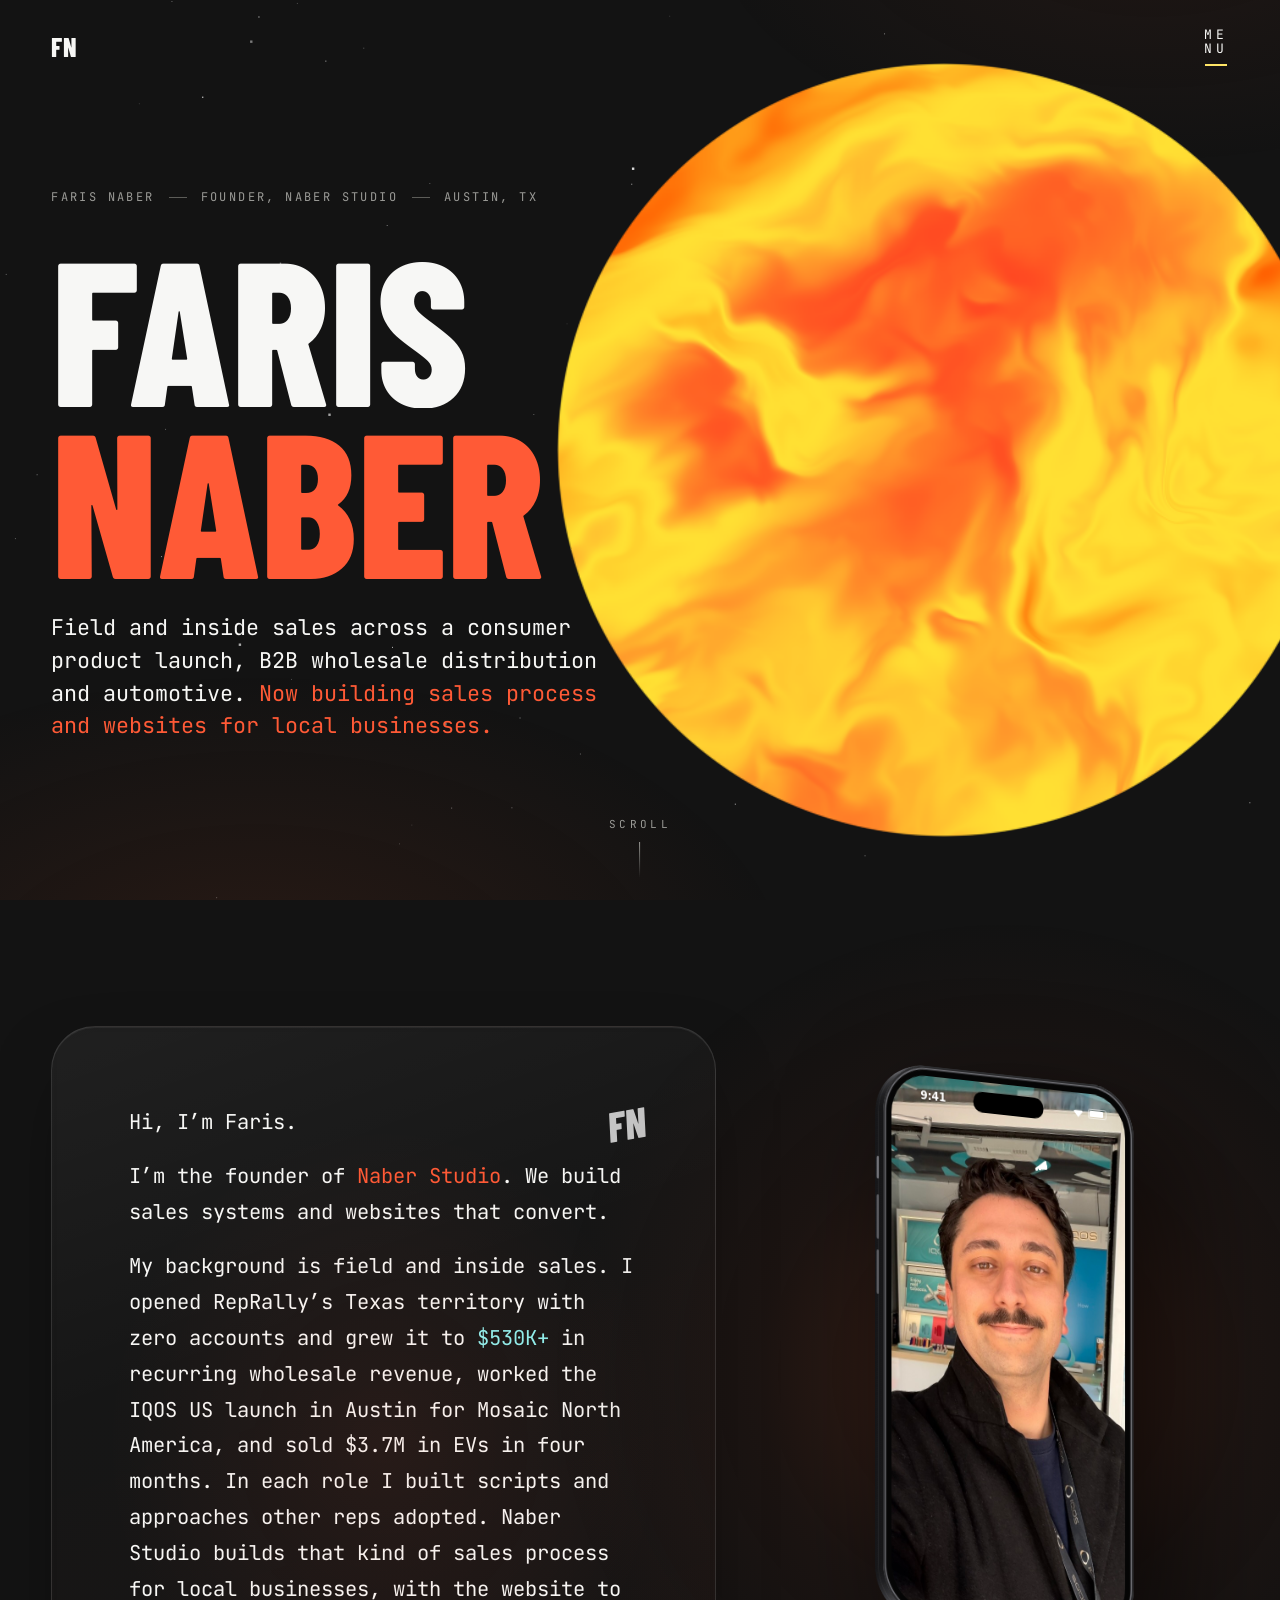
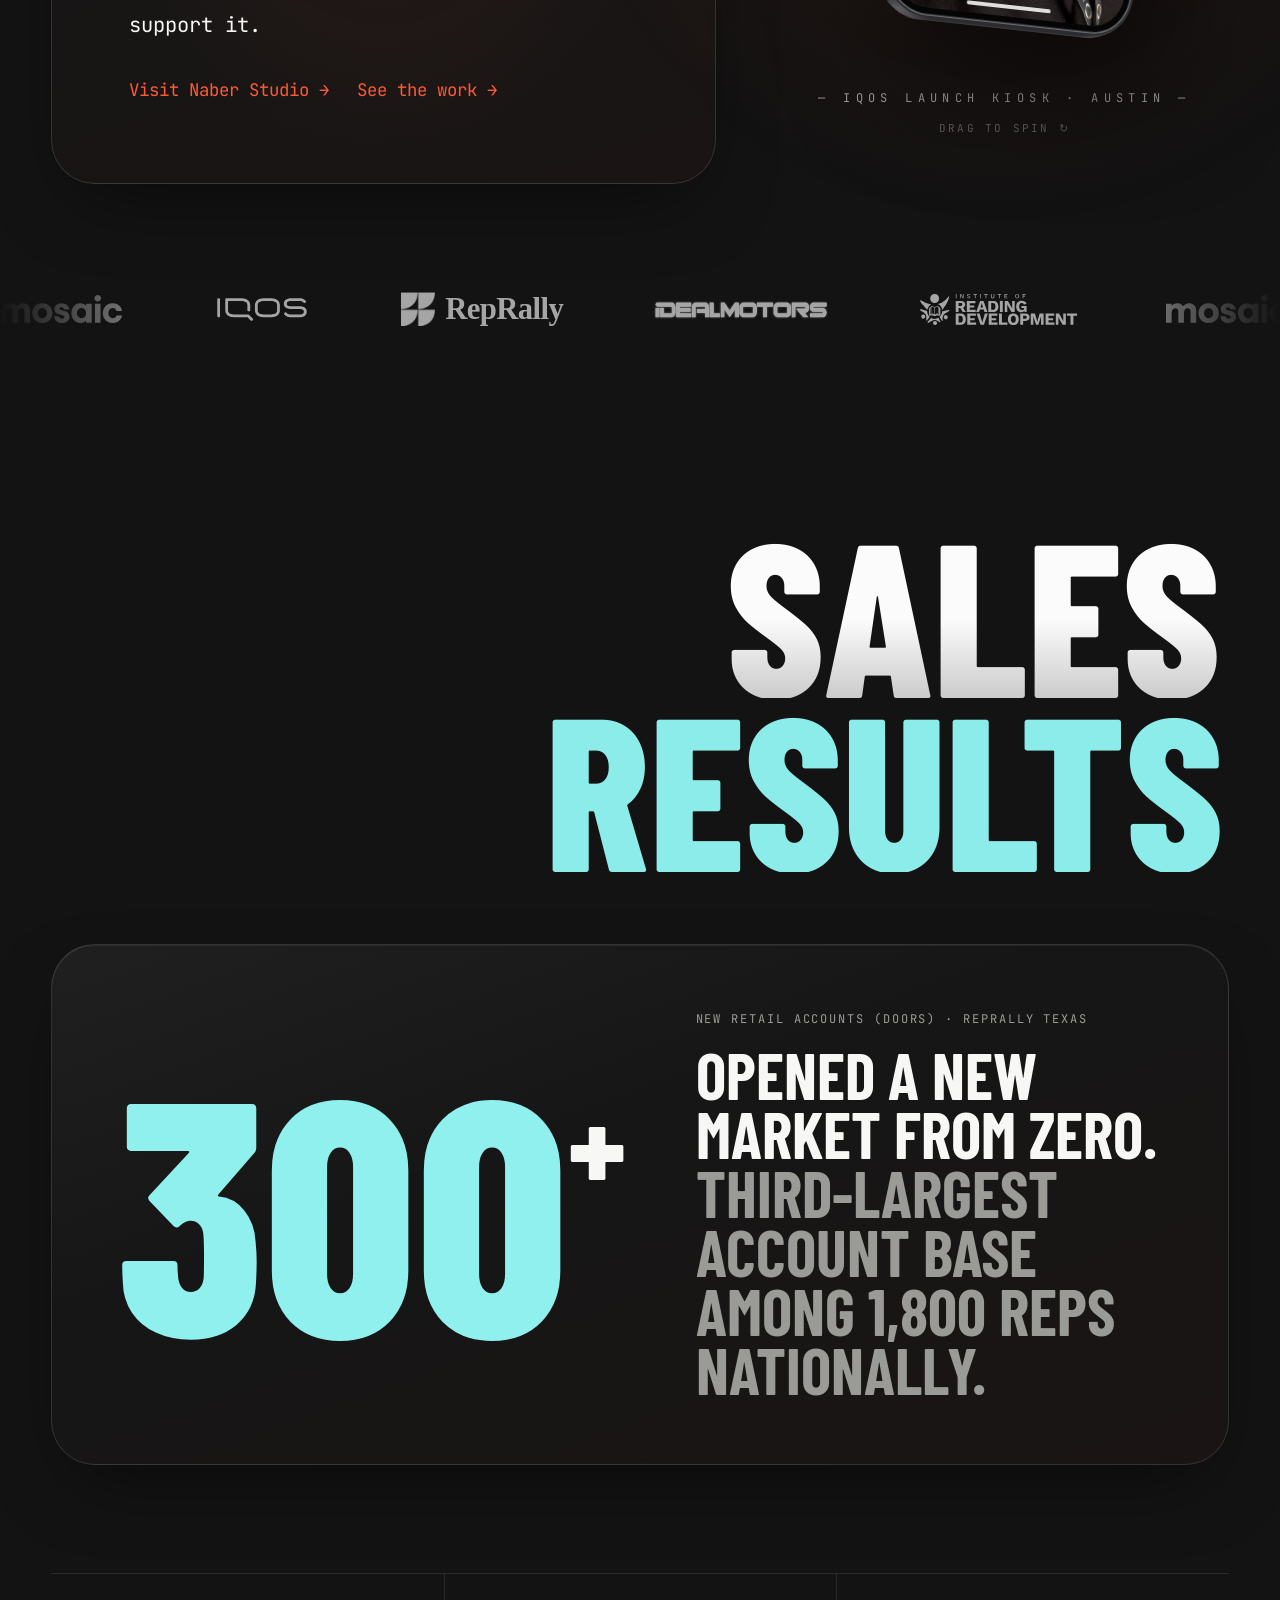
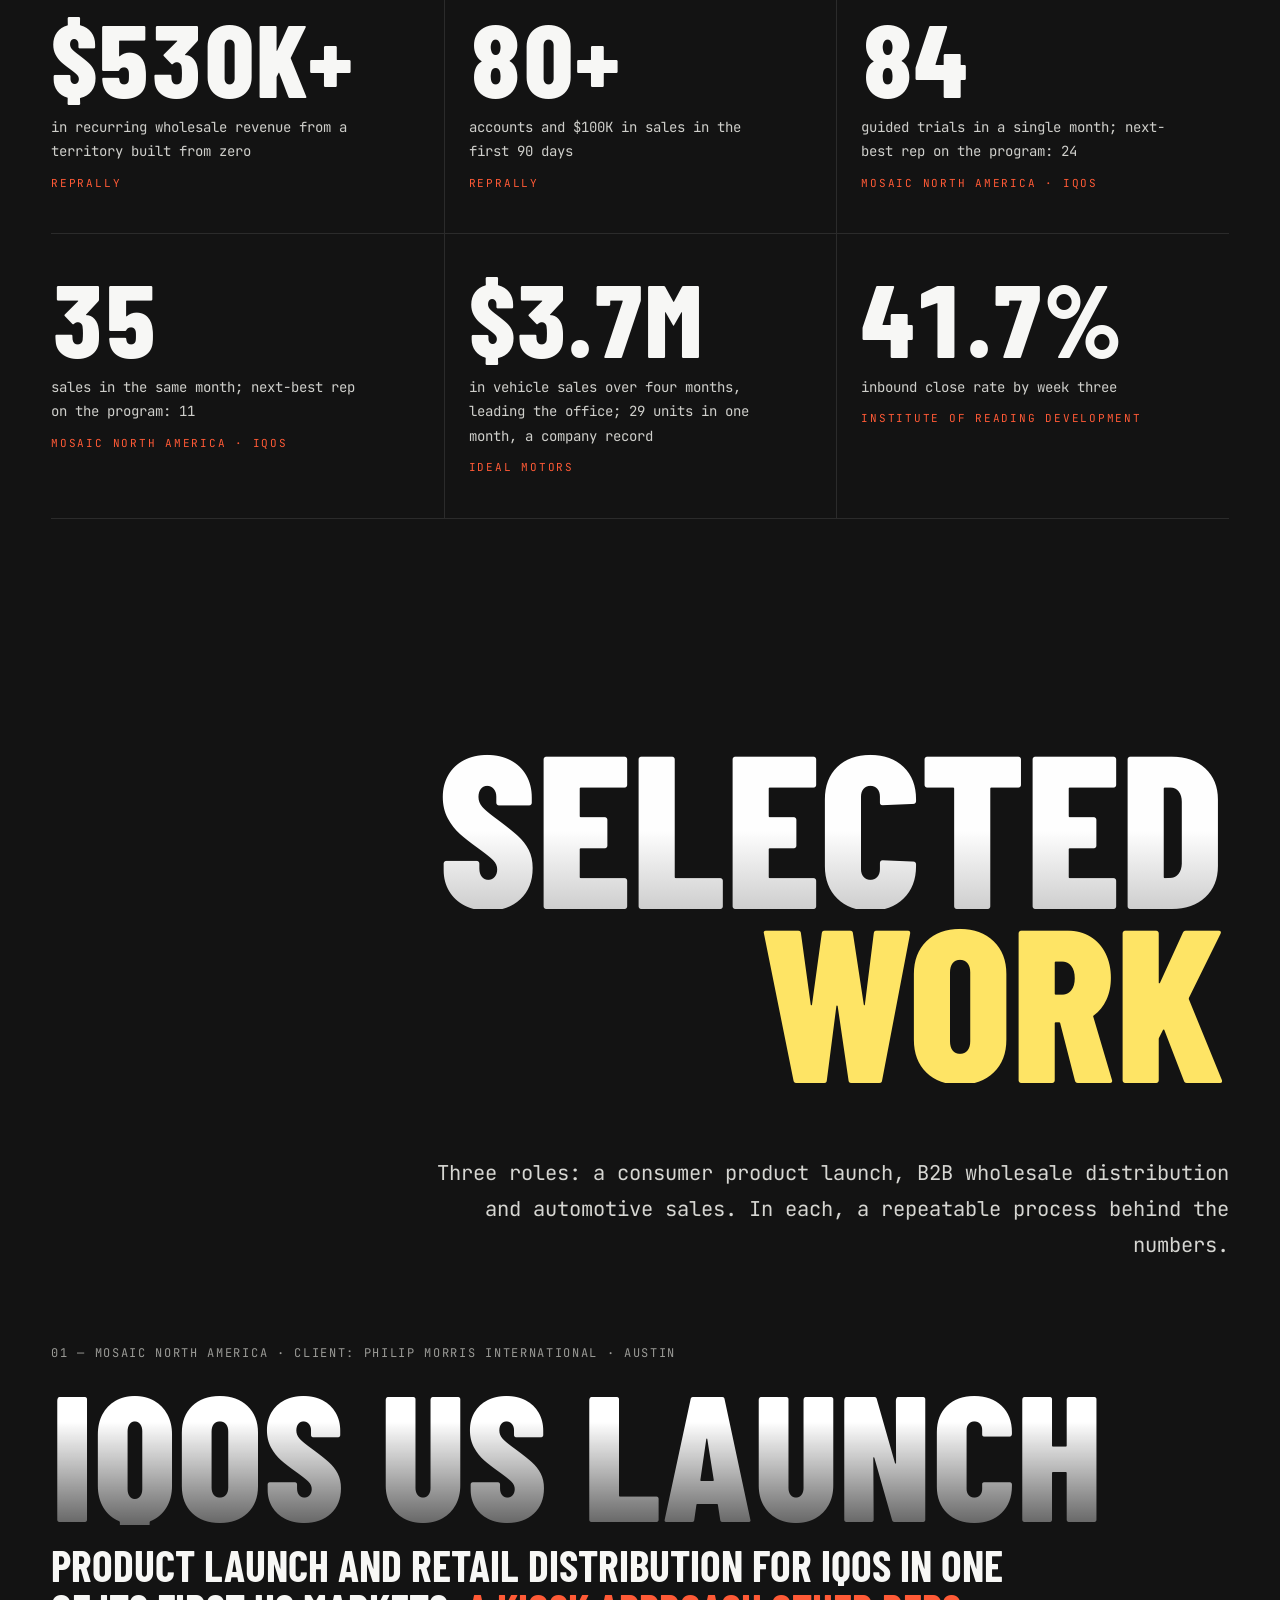
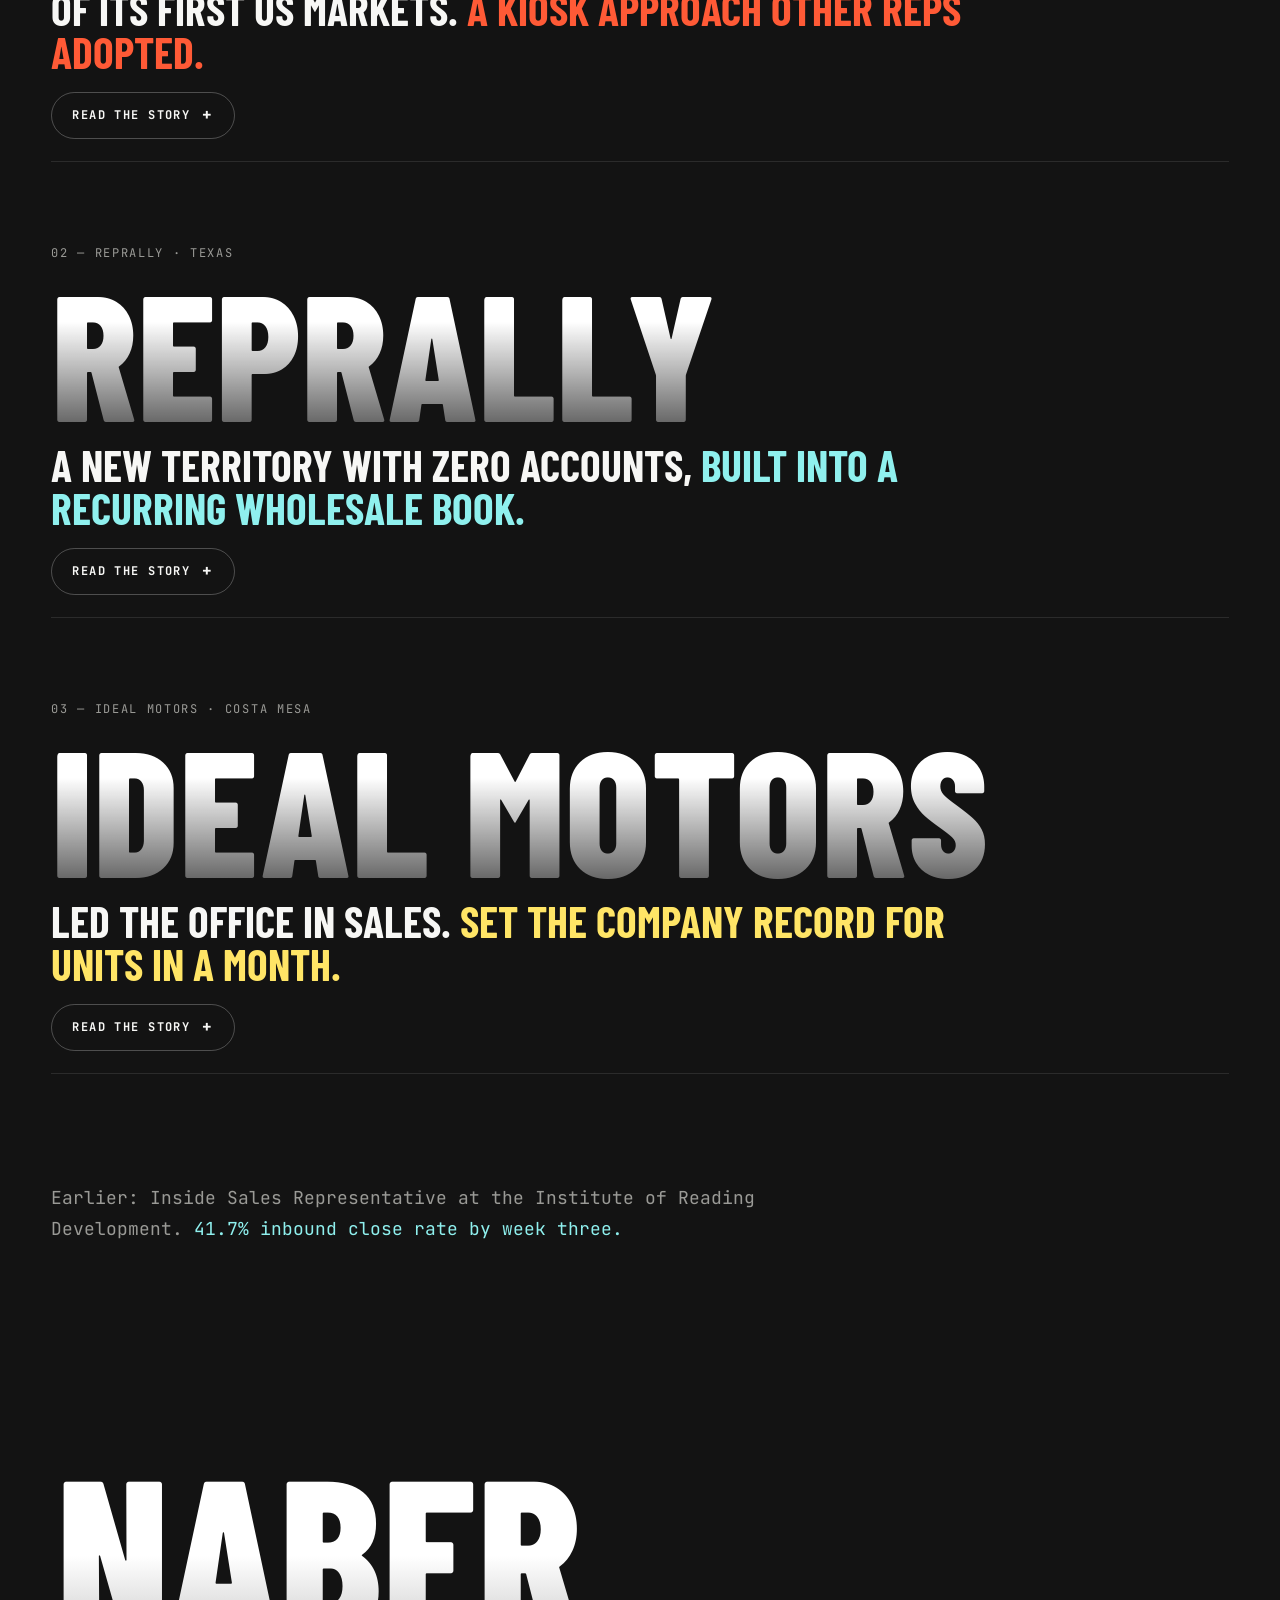
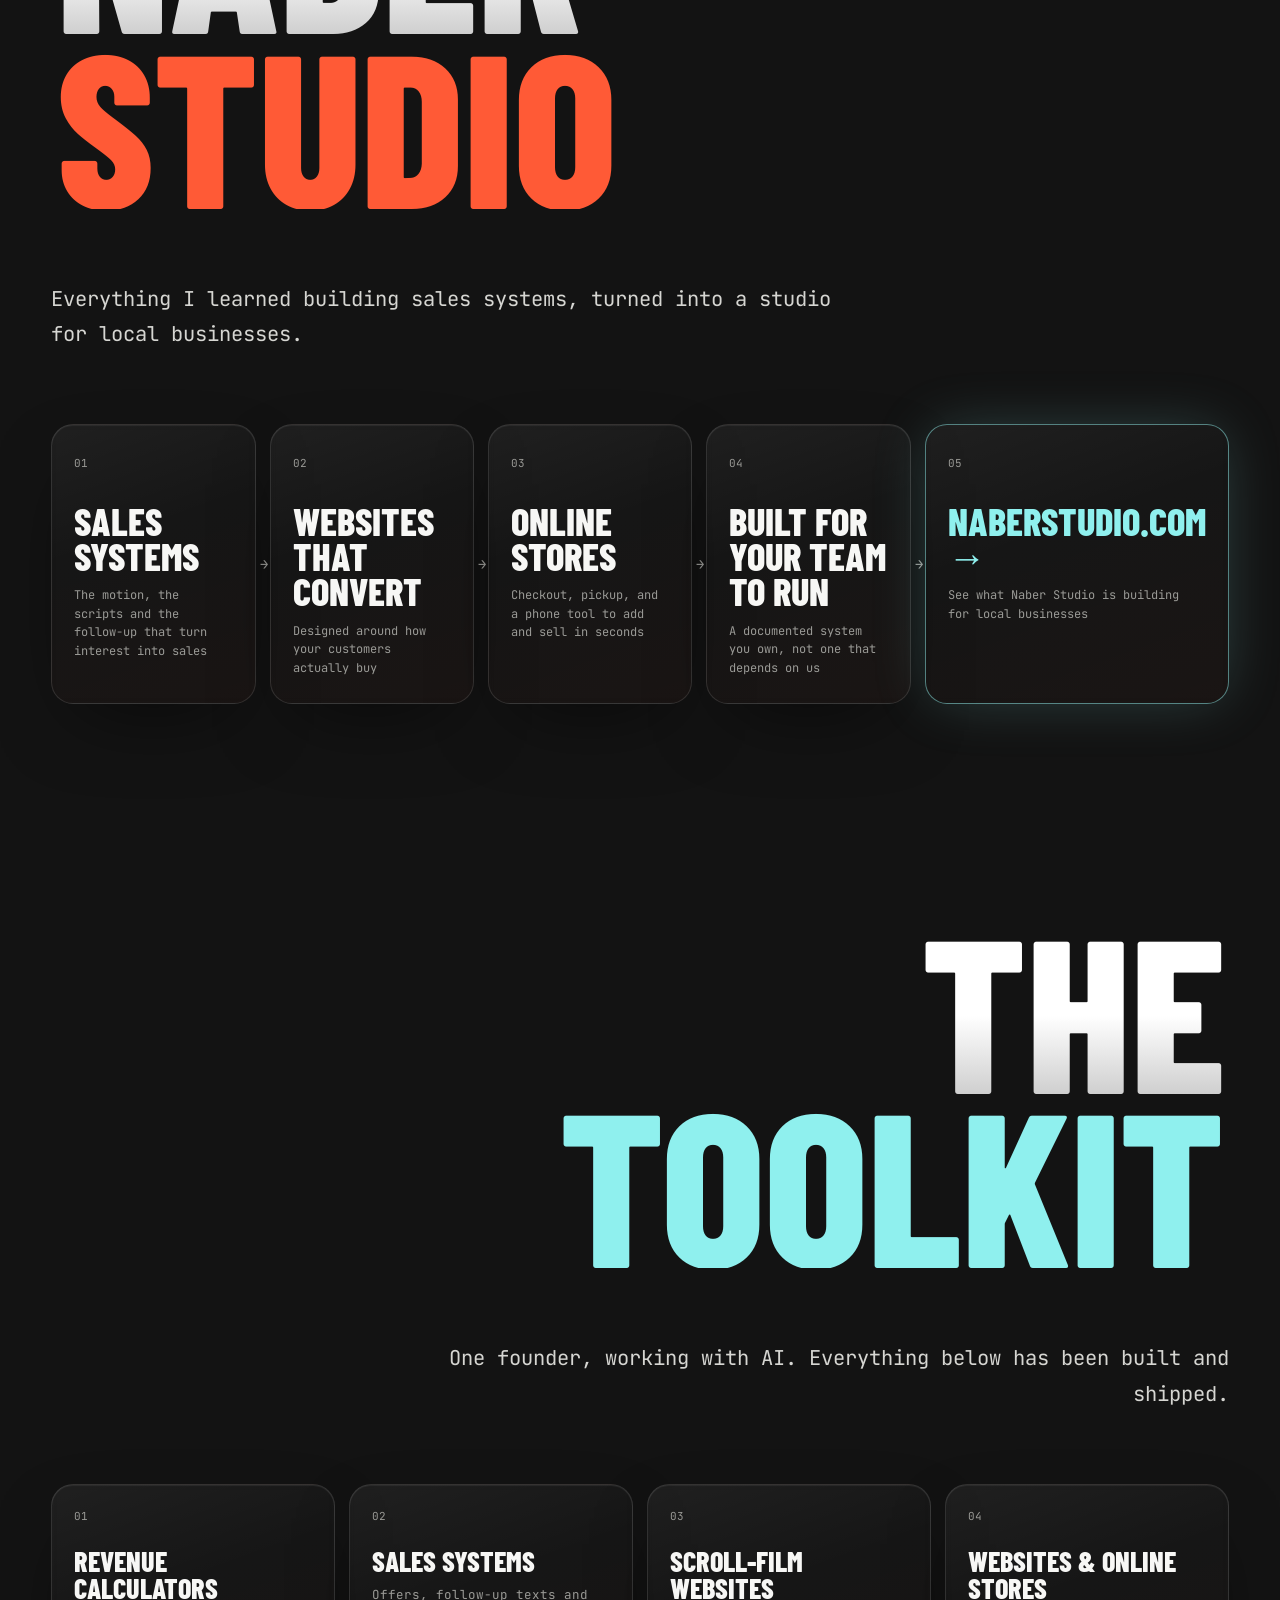
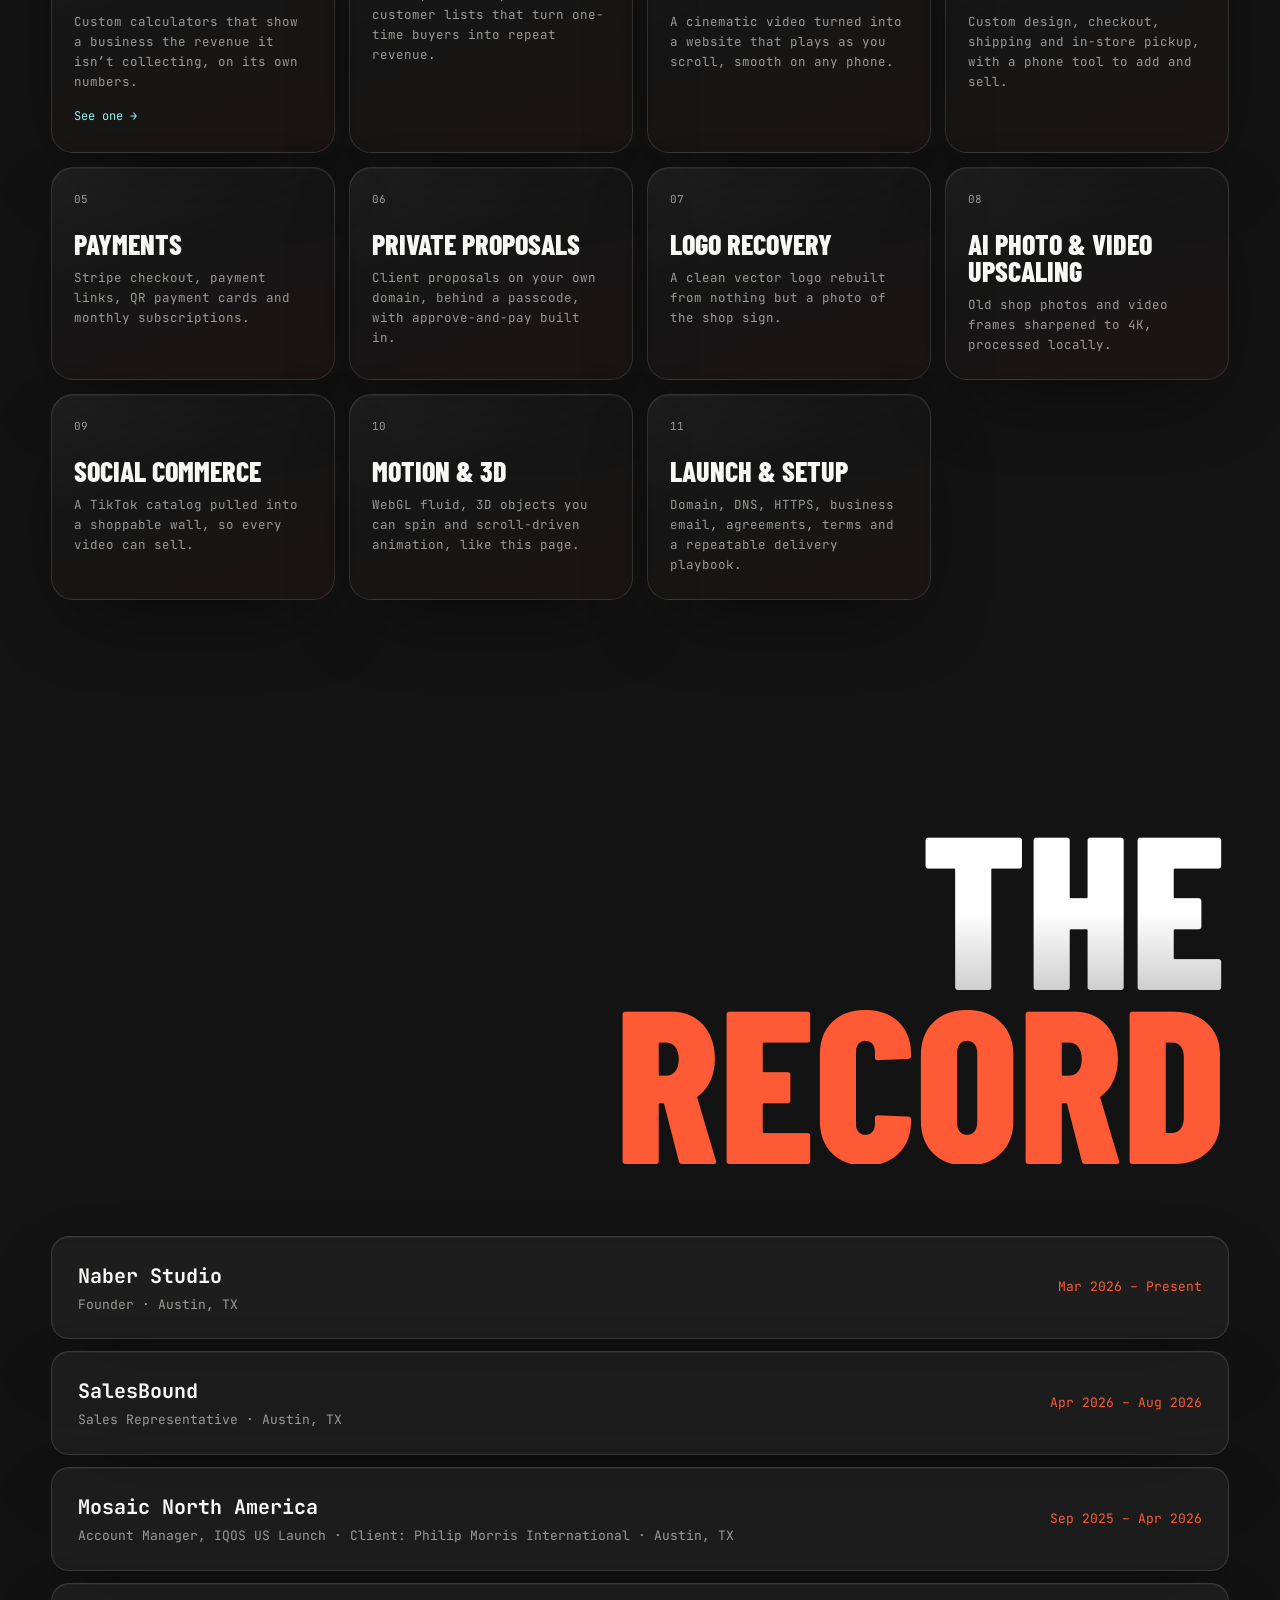
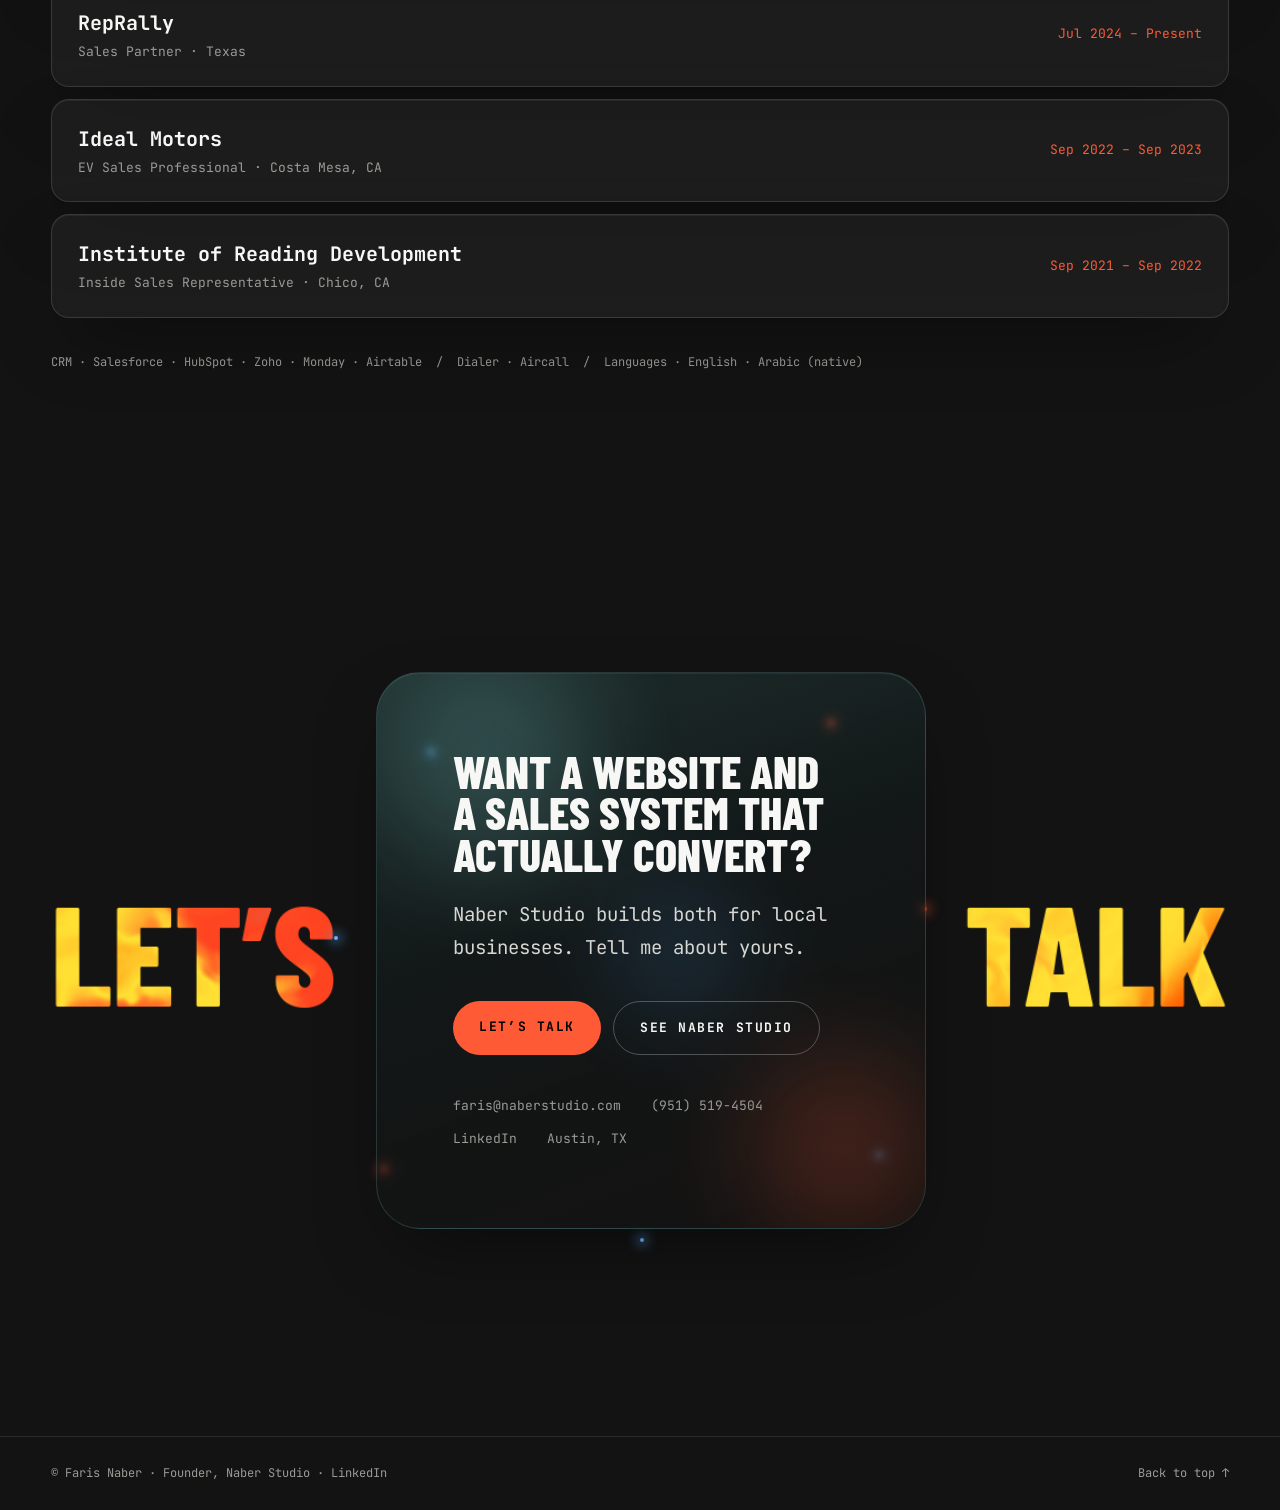
==== commit de3e5f67: "Hero sentence: cap width so it stays clear of the orb" ====
--- a/index.html
+++ b/index.html
@@ -69,7 +69,7 @@
     <span class="ln"><span class="c-o">Naber</span></span>
   </h1>
   <div class="hero-meta">
-    <p class="hero-sub">Field and inside sales across a consumer product launch, B2B wholesale distribution and automotive. <em>Now building sales process and websites for local businesses.</em></p>
+    <p class="hero-sub" style="max-width:44ch">Field and inside sales across a consumer product launch, B2B wholesale distribution and automotive. <em>Now building sales process and websites for local businesses.</em></p>
   </div>
   <div class="scroll-hint" aria-hidden="true"><span>Scroll</span><i></i></div>
 </section>
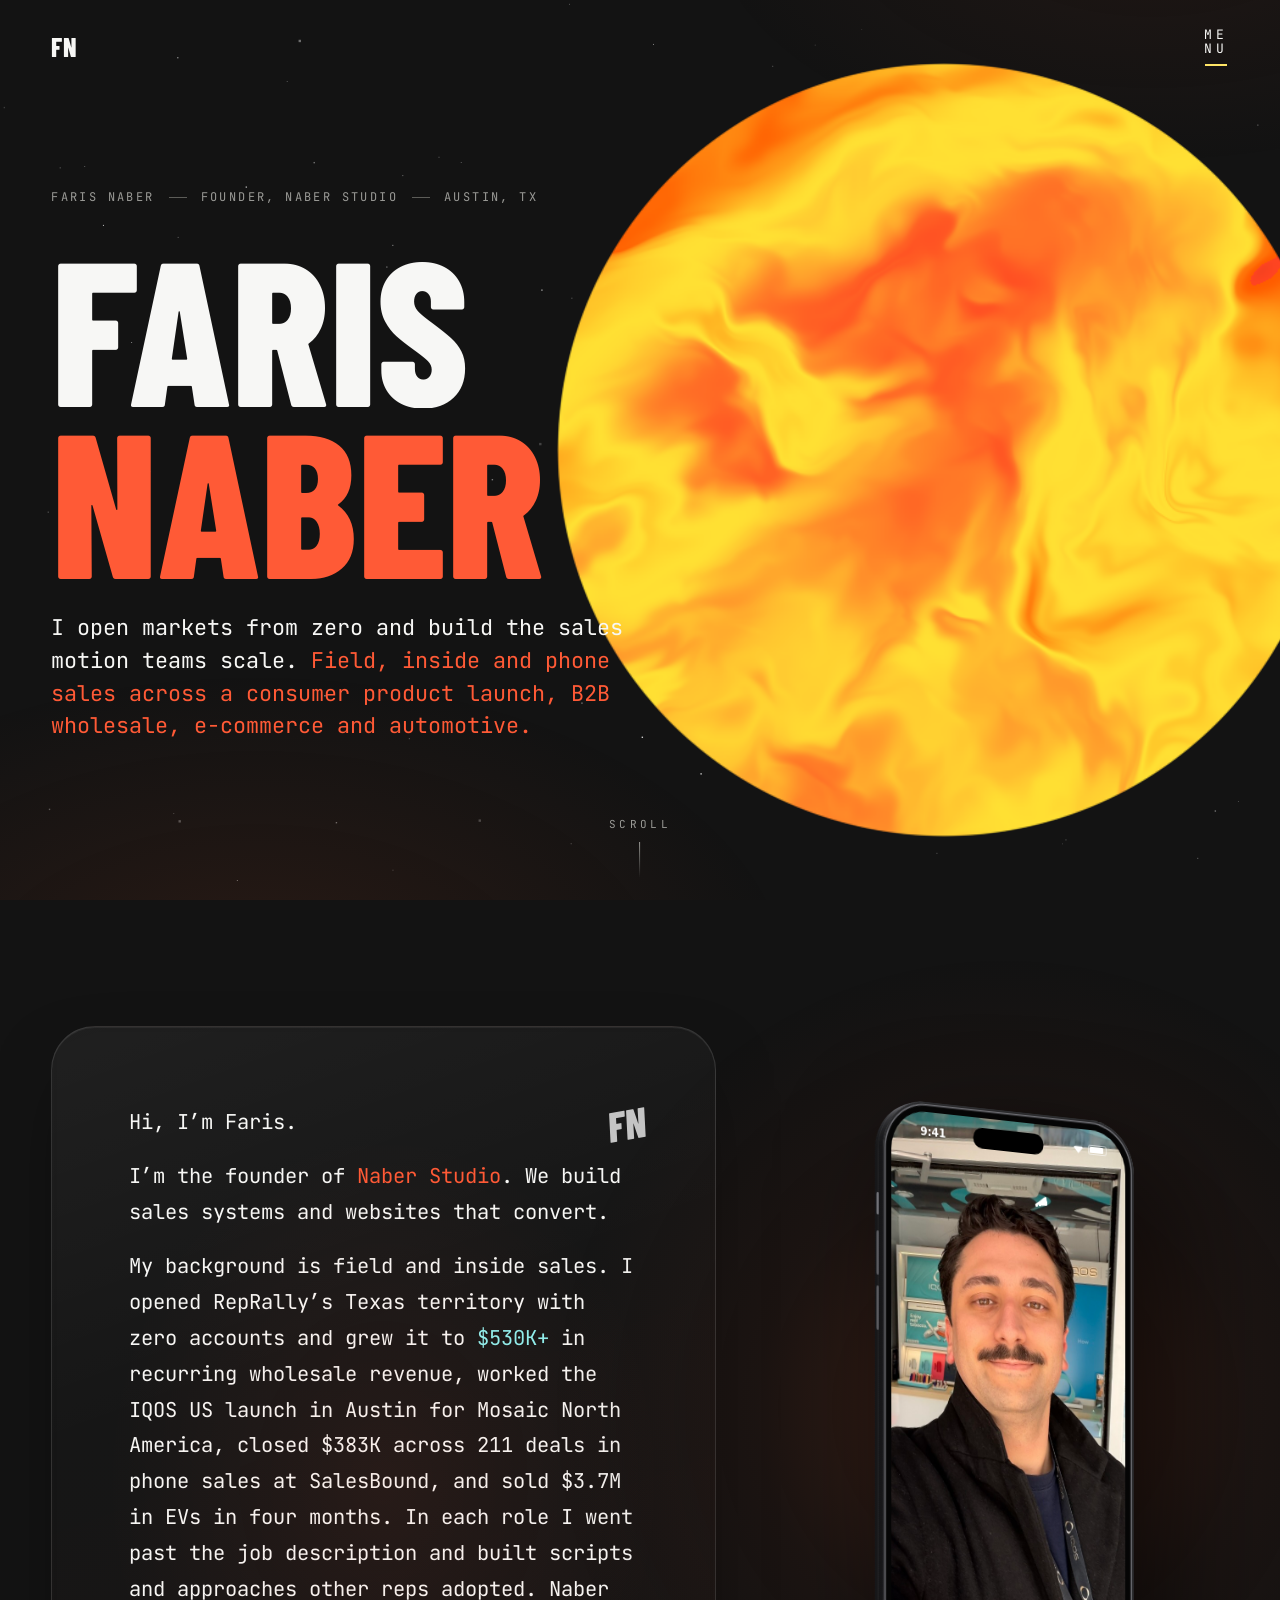
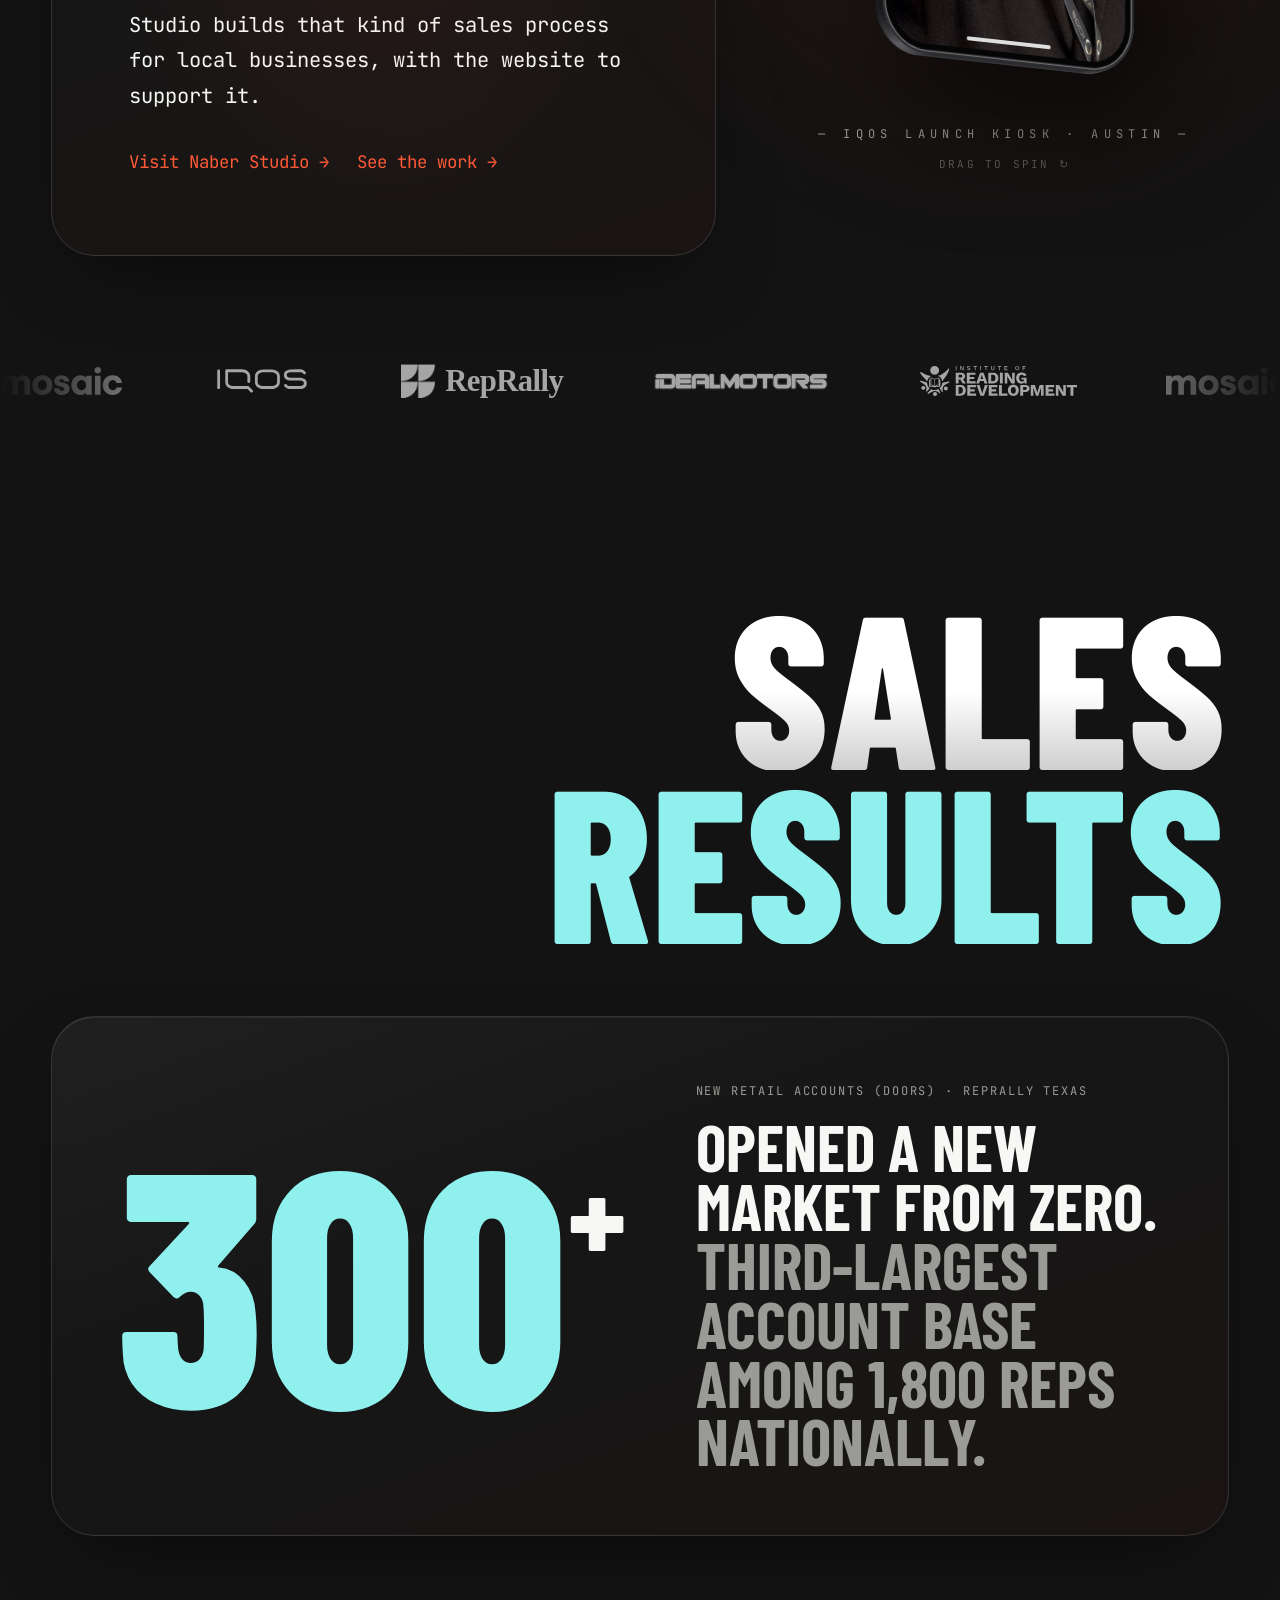
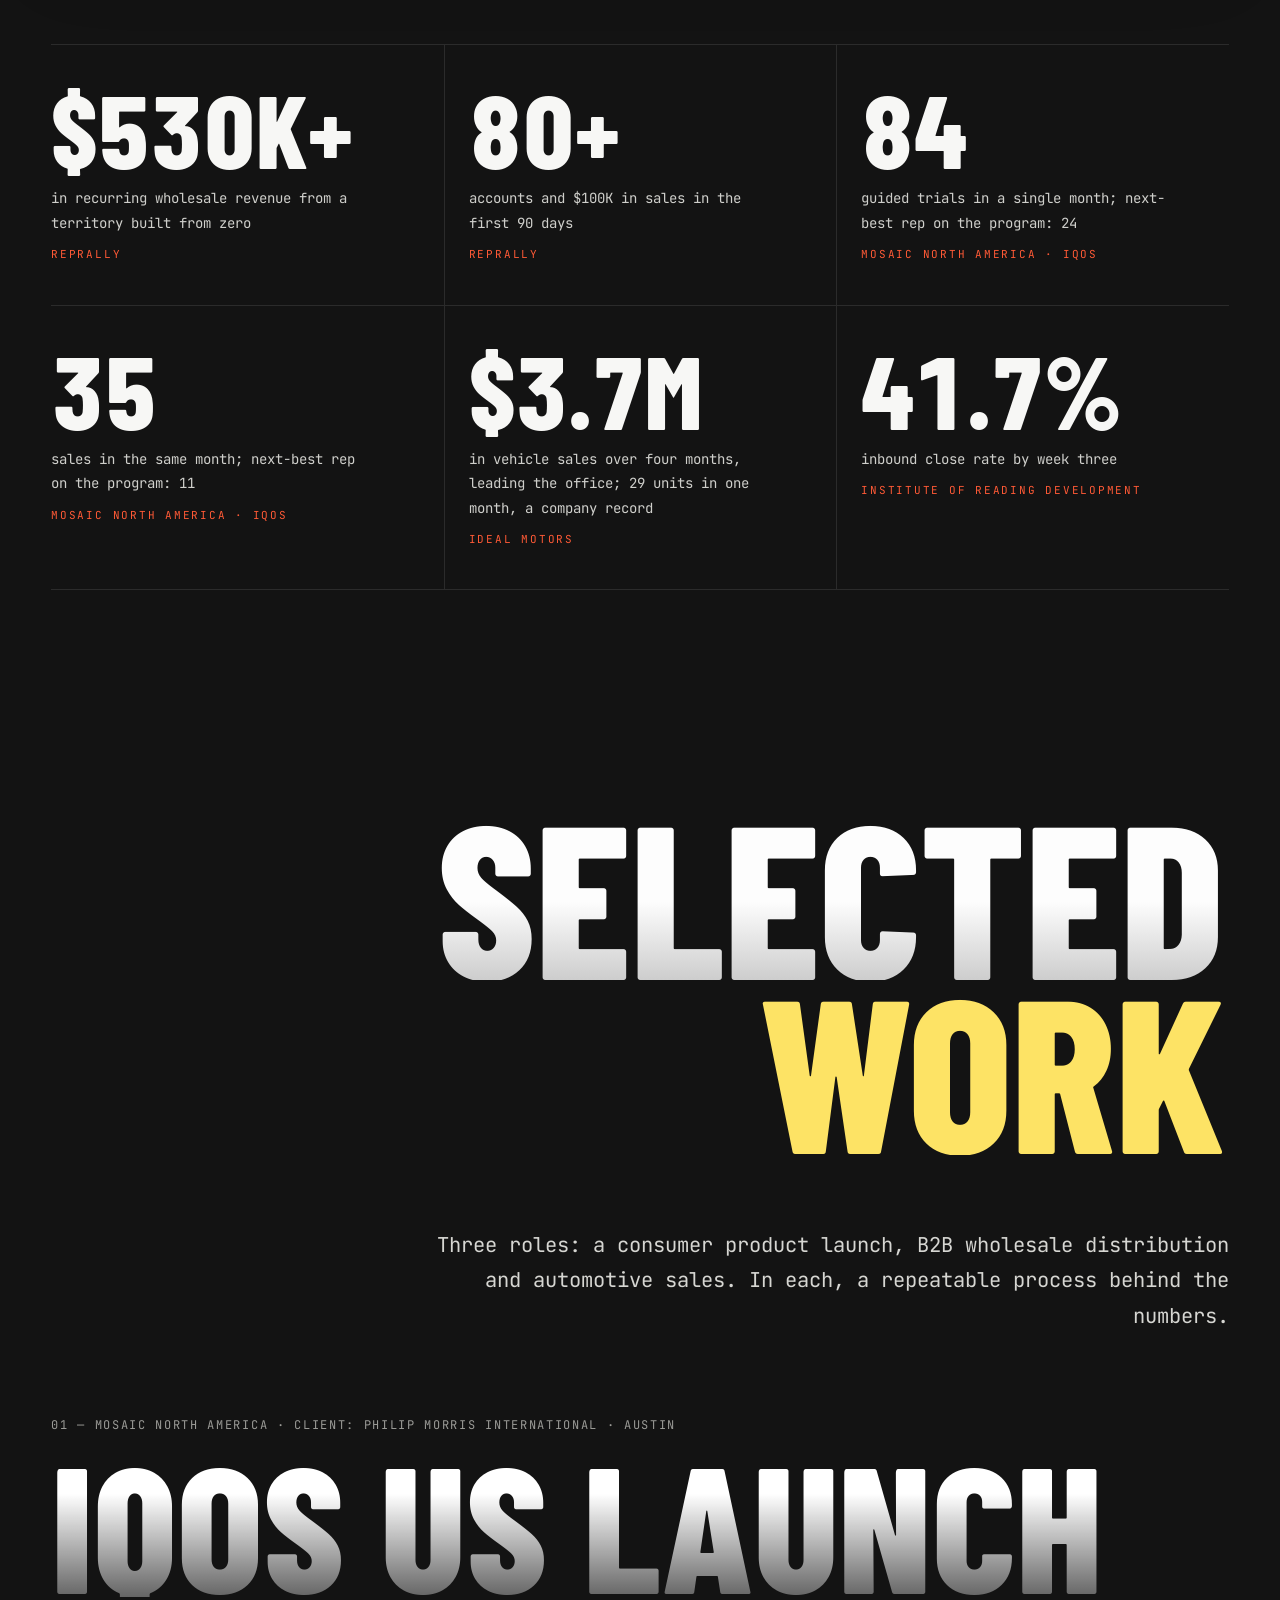
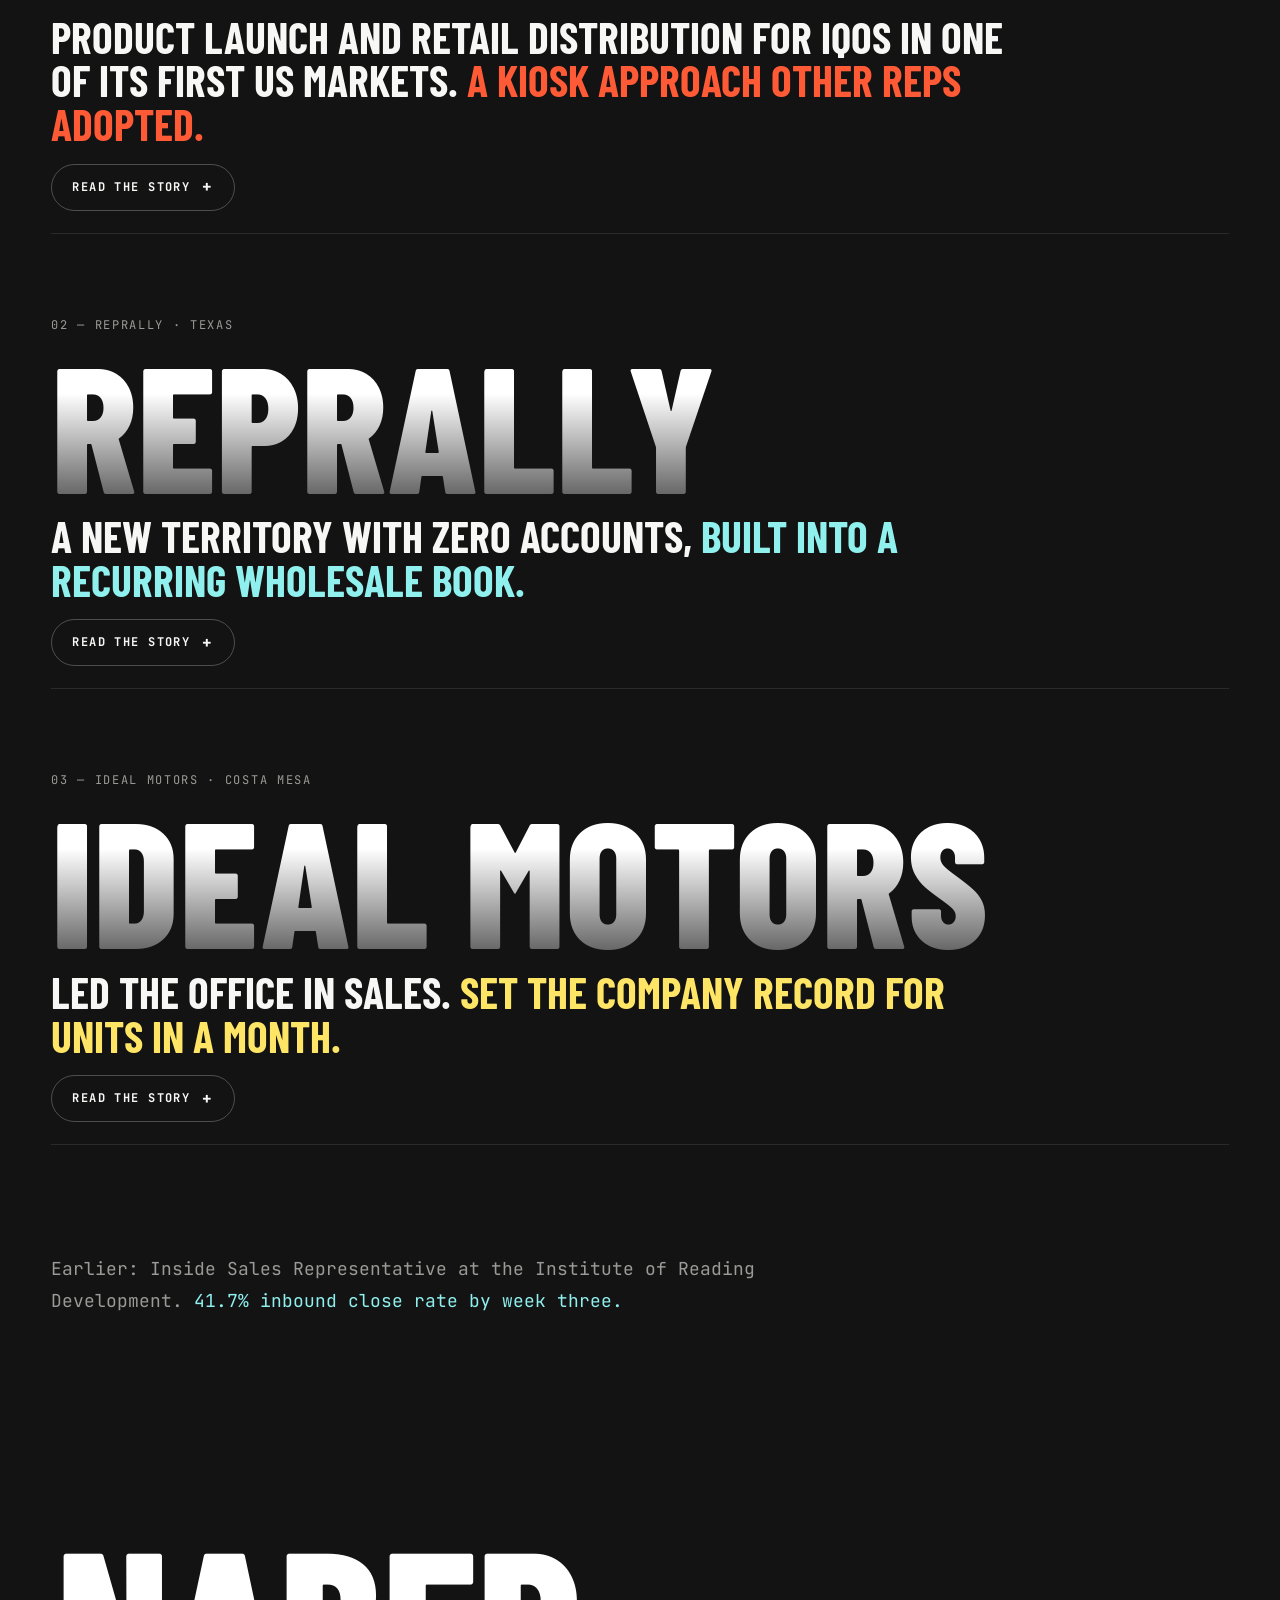
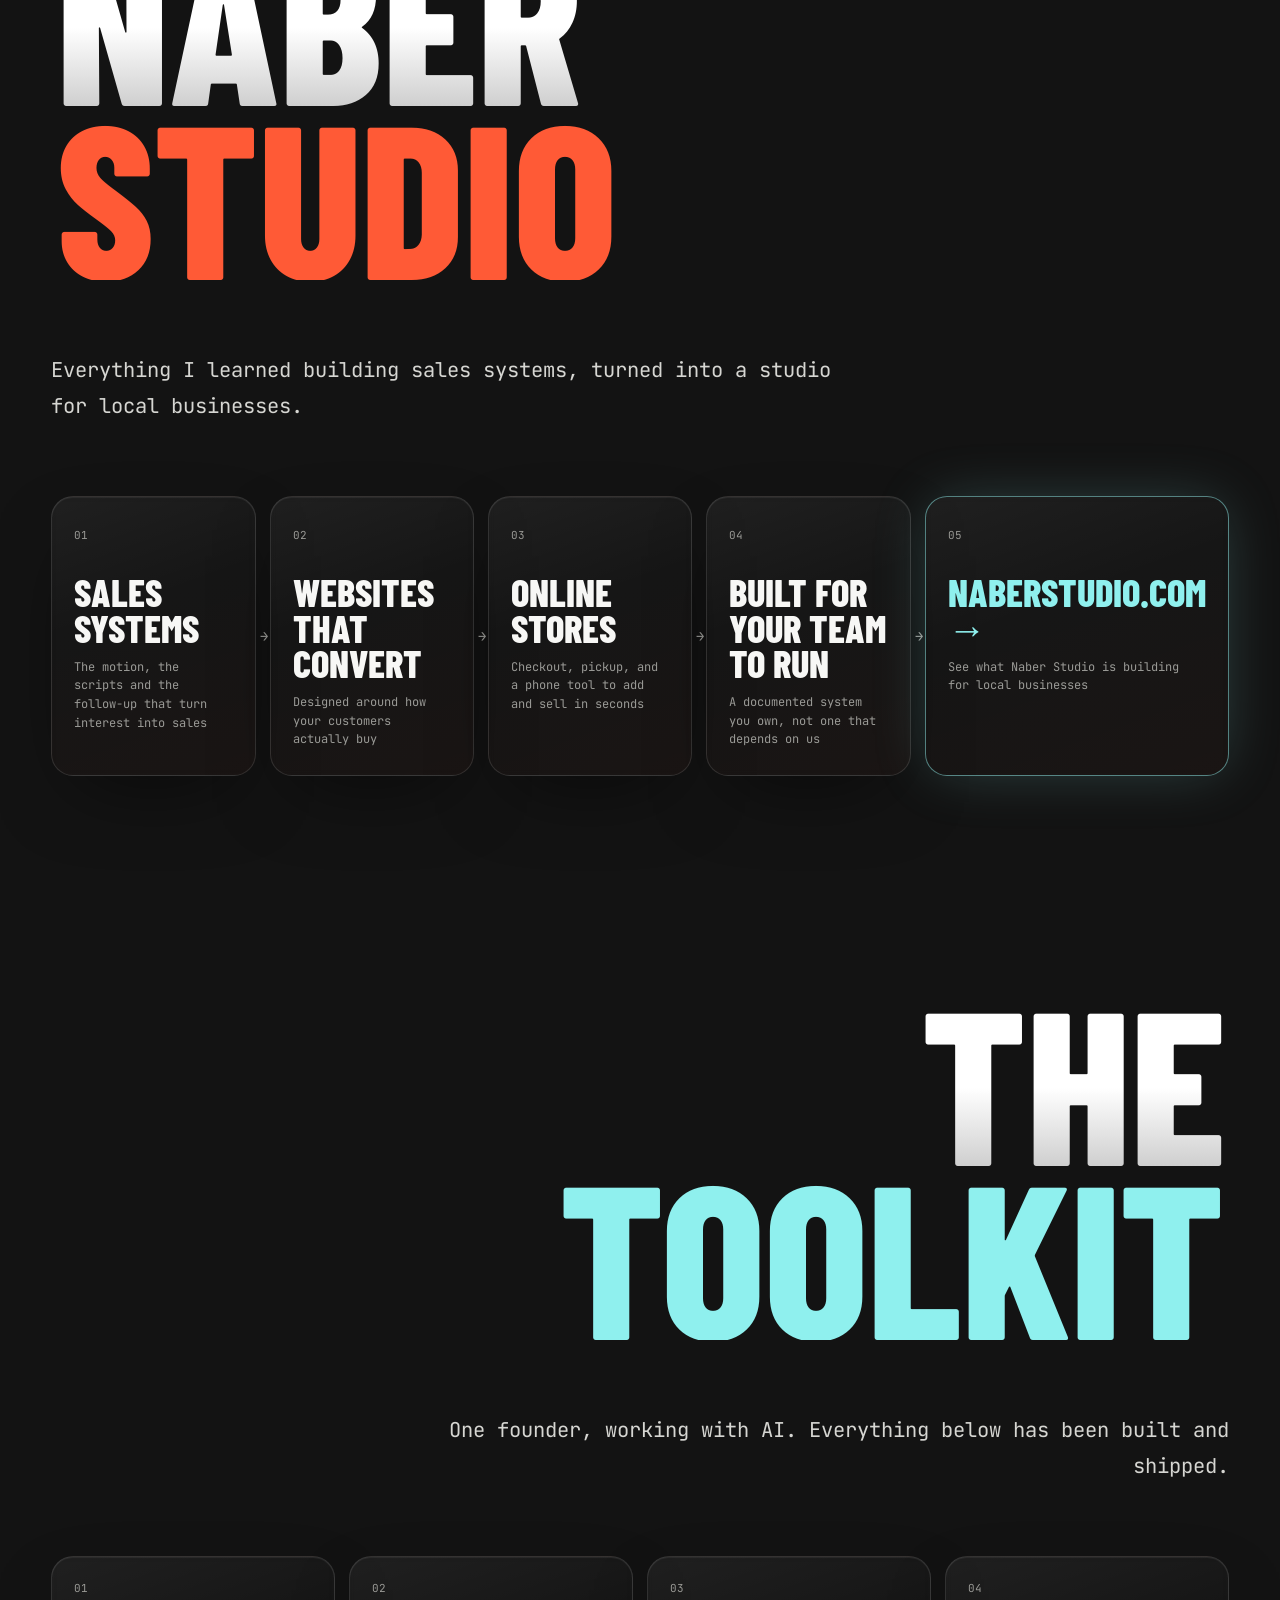
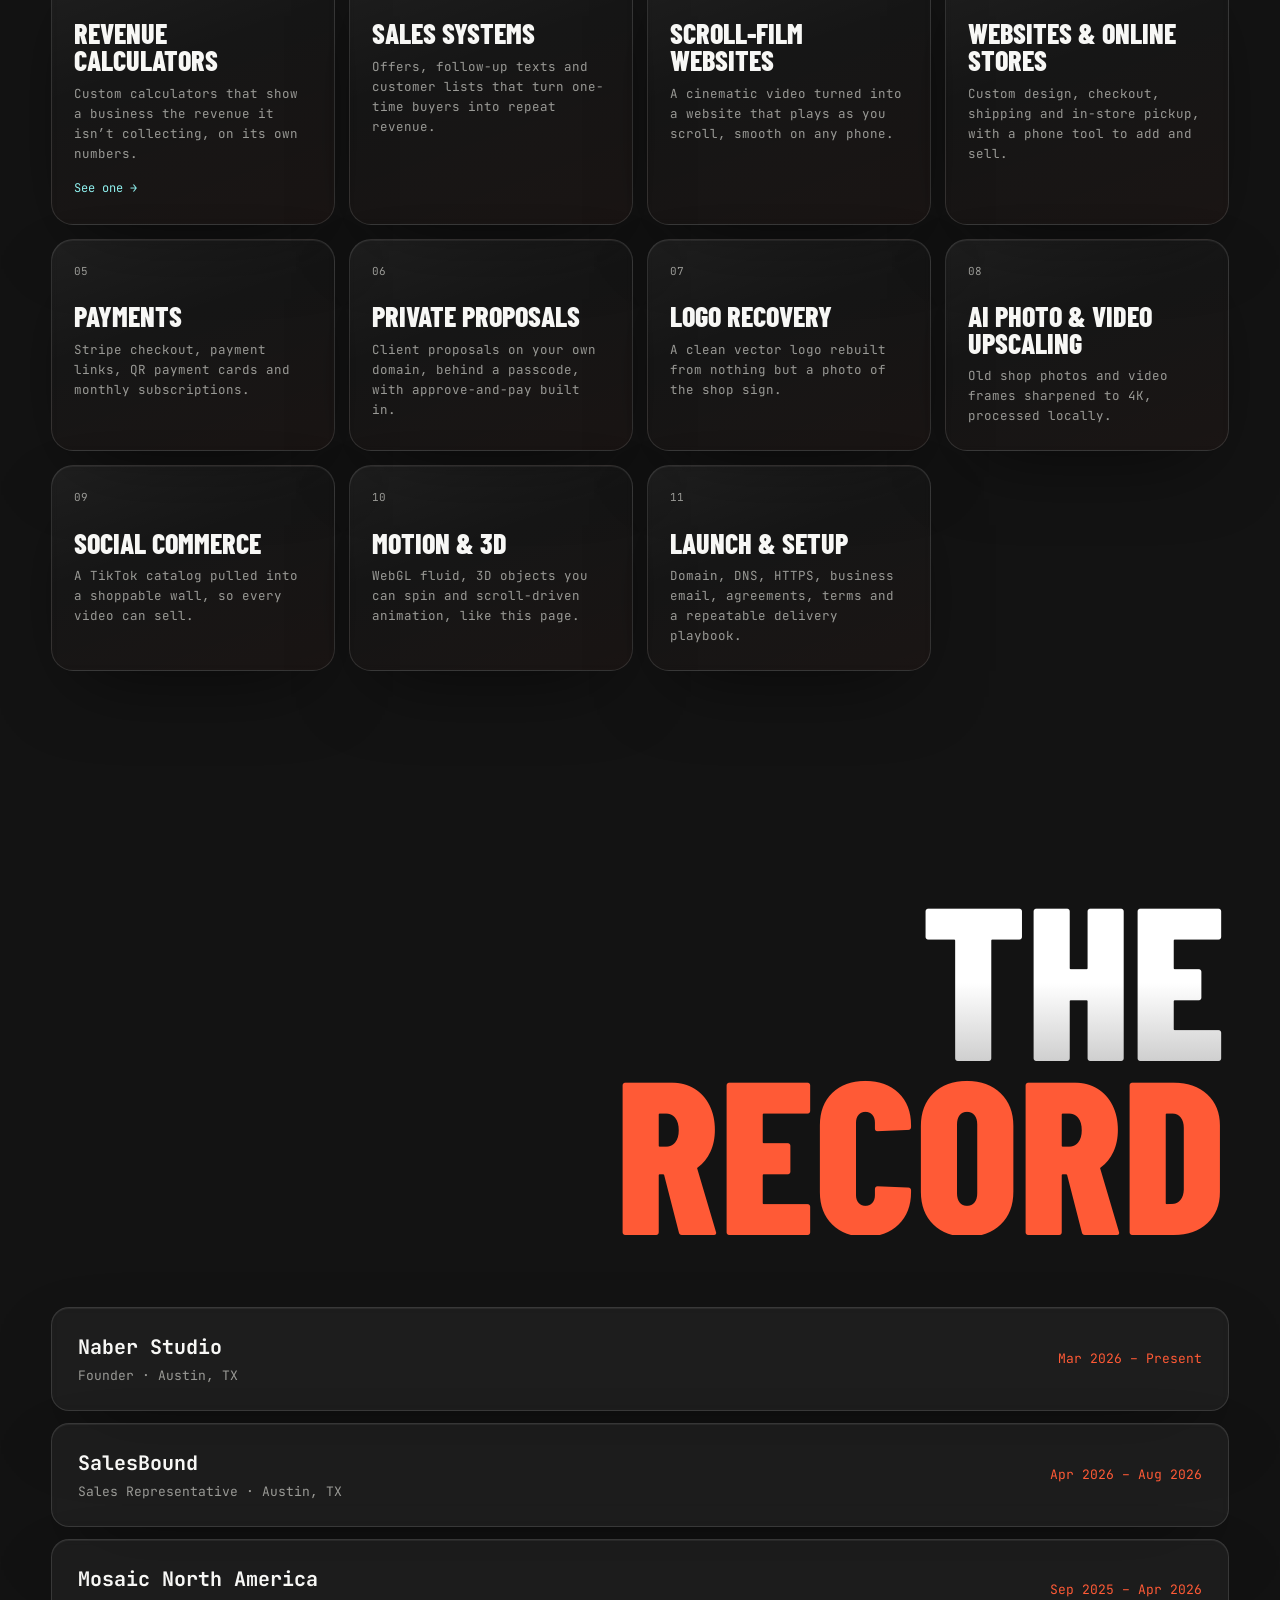
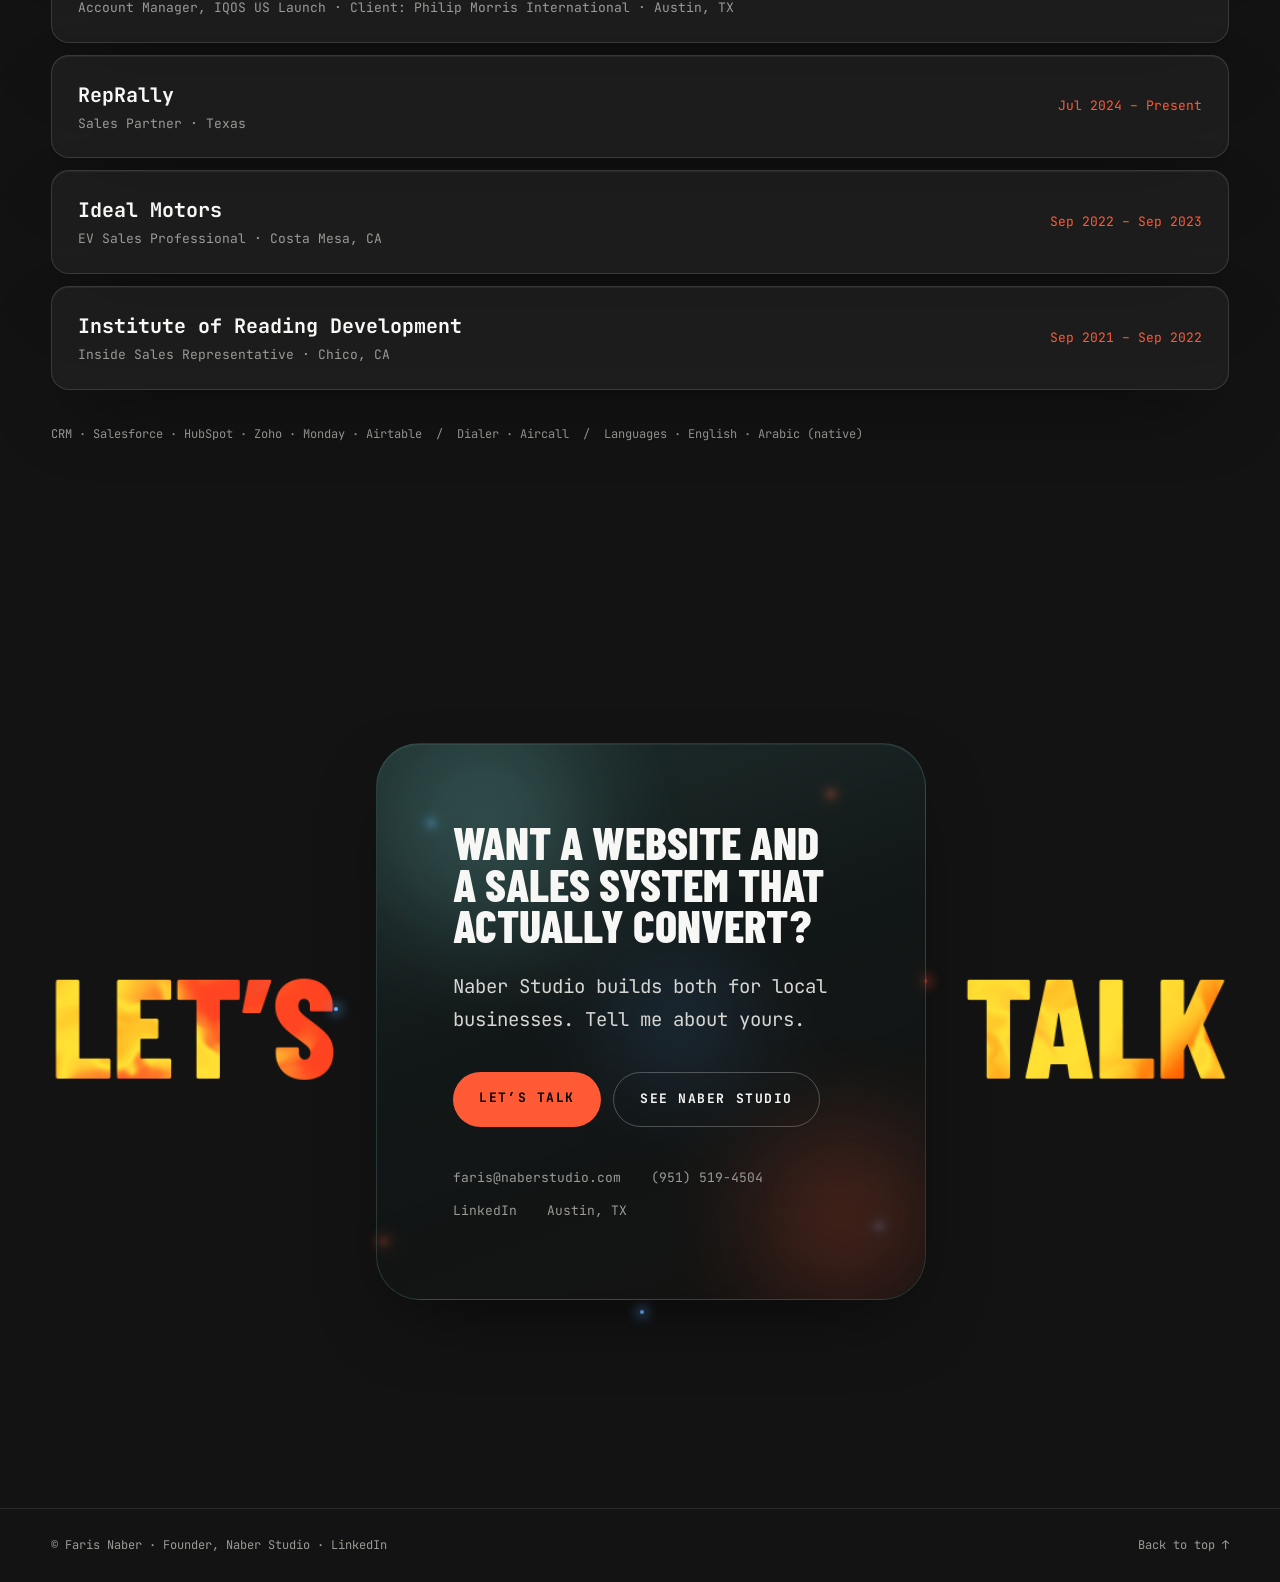
==== commit 712f8f4f: "Founding-sales positioning, SalesBound in intro, initiative work on RepRally and IQOS Co-Authored-By" ====
--- a/index.html
+++ b/index.html
@@ -3,9 +3,9 @@
 <head>
 <meta charset="utf-8">
 <meta name="viewport" content="width=device-width, initial-scale=1">
-<title>Faris Naber — Founder, Naber Studio</title>
-<meta name="description" content="Faris Naber, founder of Naber Studio in Austin, TX. Field and inside sales background: built RepRally’s Texas territory from zero to $530K+ in recurring wholesale revenue, worked the IQOS US launch for Mosaic North America, and sold $3.7M in EVs in four months.">
-<meta property="og:title" content="Faris Naber — Founder, Naber Studio">
+<title>Faris Naber — Founding Sales &amp; 0→1 Market Launch</title>
+<meta name="description" content="Faris Naber, founding sales and 0→1 market launch, Austin, TX. Founder of Naber Studio. Field, inside and phone sales: built RepRally’s Texas territory from zero to $530K+ in recurring wholesale revenue, worked the IQOS US launch for Mosaic North America, and sold $3.7M in EVs in four months.">
+<meta property="og:title" content="Faris Naber — Founding Sales &amp; 0→1 Market Launch">
 <meta property="og:description" content="Built a Texas territory from zero to $530K+ in recurring wholesale revenue and sold $3.7M in EVs in four months. Now building sales systems and websites for local businesses at Naber Studio.">
 <meta property="og:image" content="https://naberstudio.com/faris/assets/faris-iqos-kiosk.jpg">
 <meta property="og:url" content="https://naberstudio.com/faris/">
@@ -69,7 +69,7 @@
     <span class="ln"><span class="c-o">Naber</span></span>
   </h1>
   <div class="hero-meta">
-    <p class="hero-sub" style="max-width:44ch">Field and inside sales across a consumer product launch, B2B wholesale distribution and automotive. <em>Now building sales process and websites for local businesses.</em></p>
+    <p class="hero-sub" style="max-width:44ch">I open markets from zero and build the sales motion teams scale. <em>Field, inside and phone sales across a consumer product launch, B2B wholesale, e-commerce and automotive.</em></p>
   </div>
   <div class="scroll-hint" aria-hidden="true"><span>Scroll</span><i></i></div>
 </section>
@@ -81,7 +81,7 @@
     <span class="sig" aria-hidden="true">FN</span>
     <p>Hi, I’m Faris.</p>
     <p>I’m the founder of <em class="c-o">Naber Studio</em>. We build sales systems and websites that convert.</p>
-    <p>My background is field and inside sales. I opened RepRally’s Texas territory with zero accounts and grew it to <em class="c-t">$530K+</em> in recurring wholesale revenue, worked the IQOS US launch in Austin for Mosaic North America, and sold $3.7M in EVs in four months. In each role I built scripts and approaches other reps adopted. Naber Studio builds that kind of sales process for local businesses, with the website to support it.</p>
+    <p>My background is field and inside sales. I opened RepRally’s Texas territory with zero accounts and grew it to <em class="c-t">$530K+</em> in recurring wholesale revenue, worked the IQOS US launch in Austin for Mosaic North America, closed $383K across 211 deals in phone sales at SalesBound, and sold $3.7M in EVs in four months. In each role I went past the job description and built scripts and approaches other reps adopted. Naber Studio builds that kind of sales process for local businesses, with the website to support it.</p>
     <div class="intro-cta">
       <a class="link-dl" href="/">Visit Naber Studio →</a>
       <a class="link-dl" href="#work">See the work →</a>
@@ -165,7 +165,7 @@
     <div class="case-grid">
       <div class="glass panel reveal">
         <p>I was an Account Manager at Mosaic North America, the agency Philip Morris International contracted to run distribution and the consumer launch of IQOS in Austin. Working the retail kiosk, I introduced the product to adult consumers through in-person demos.</p>
-        <p class="sysline">I shaped a repeatable kiosk approach (introduction, hands-on demo, close) that other reps on the program adopted.</p>
+        <p class="sysline">On my own initiative, I shaped a repeatable kiosk approach (introduction, hands-on demo, close) that other reps on the program adopted, and that stayed in use after Brewco took over the program.</p>
       </div>
       <div class="glass panel reveal">
         <p class="k">One month on the program</p>
@@ -189,7 +189,7 @@
     <div class="case-body">
     <div class="case-grid">
       <div class="glass panel reveal">
-        <p>I was one of RepRally’s first reps in Texas, with no existing accounts or local process. The targets were independent convenience, grocery, liquor and smoke shops that already worked with established distributors and weren’t looking to add vendors.</p>        <p>I positioned RepRally on what their current distributors couldn’t offer, walked in cold and moved owners onto an app-based ordering platform. I then expanded from convenience stores into wholesale accounts and retained the account base through the September 2025 Texas category ban.</p>      </div>
+        <p>I was one of RepRally’s first reps in Texas, with no existing accounts or local process. The targets were independent convenience, grocery, liquor and smoke shops that already worked with established distributors and weren’t looking to add vendors.</p>        <p>I positioned RepRally on what their current distributors couldn’t offer, walked in cold and moved owners onto an app-based ordering platform. I then expanded from convenience stores into wholesale accounts and retained the account base through the September 2025 Texas category ban. On my own initiative, I wrote the territory playbook and ran onboarding sessions that help new reps land their first 10–20 accounts.</p>      </div>
       <div class="glass panel reveal field">
         <p class="k">Account base vs. 1,800 RepRally reps nationally</p>
         <div class="dots-wrap">
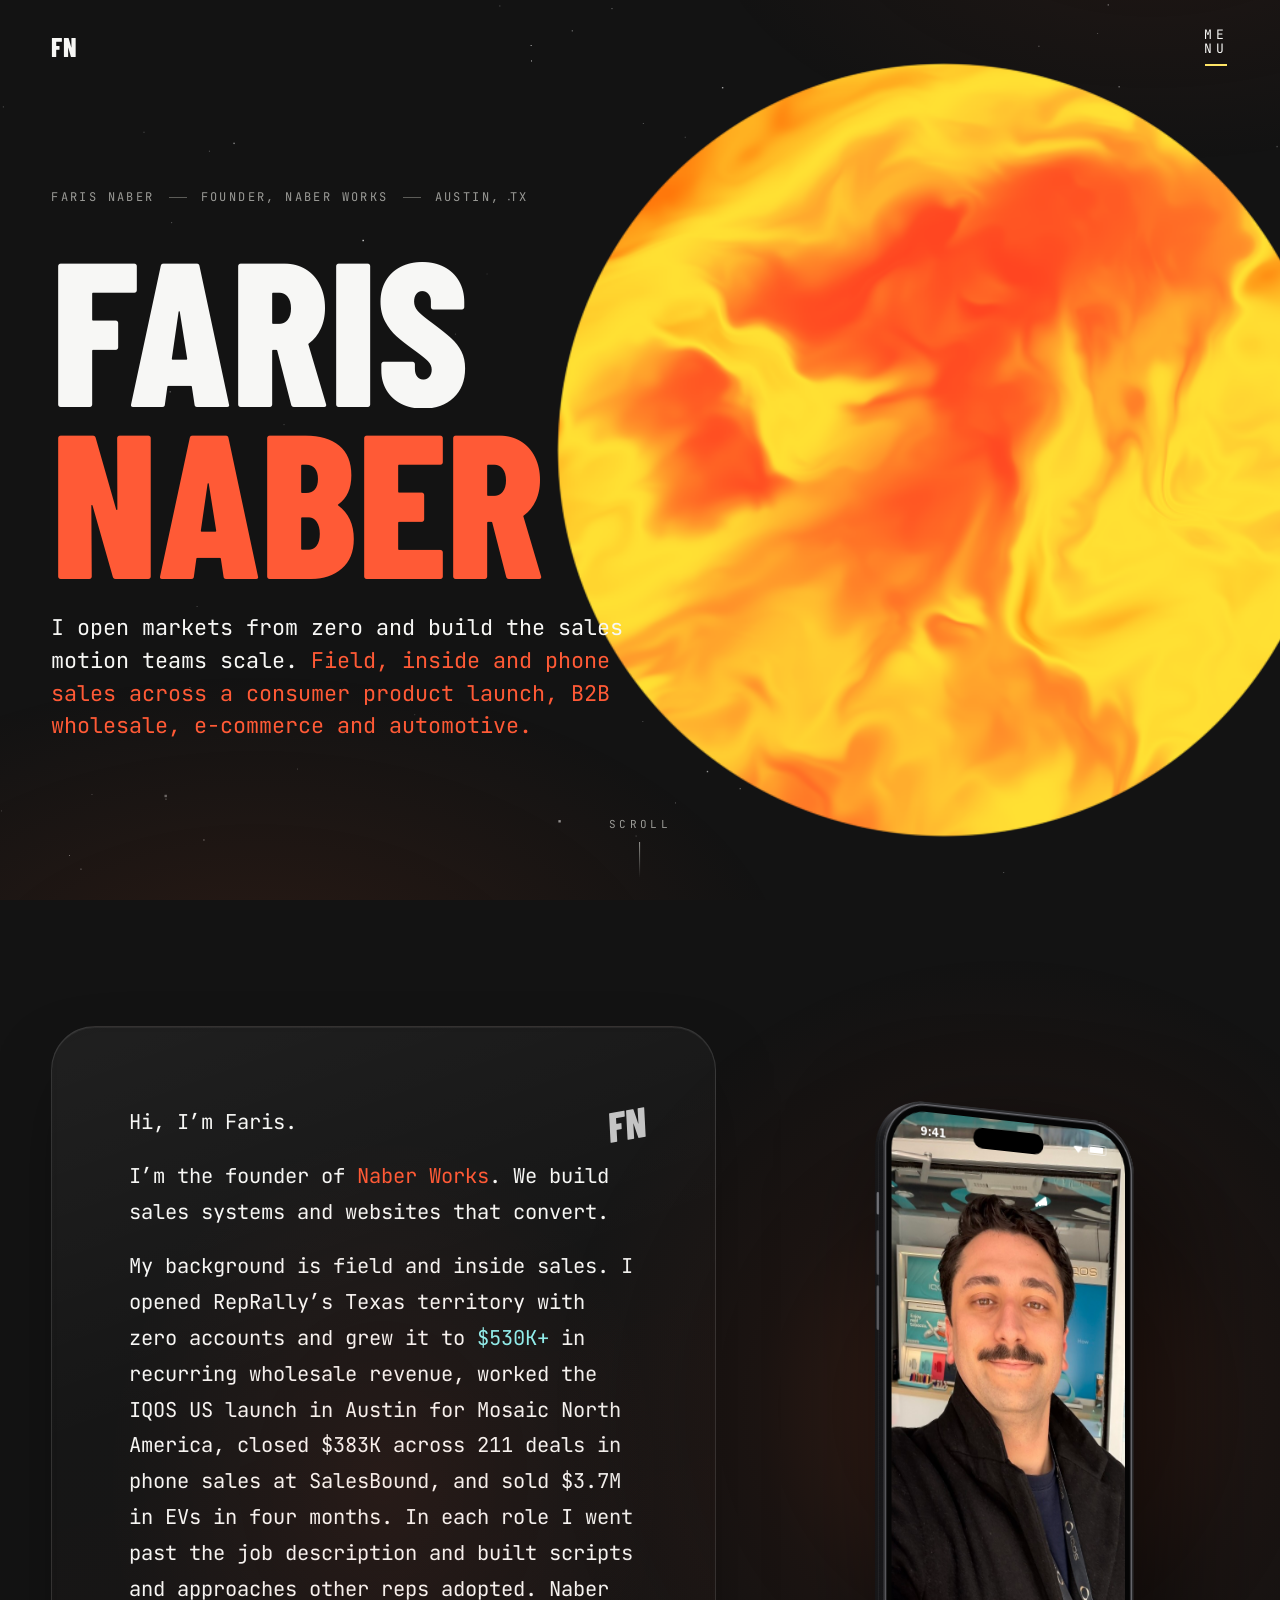
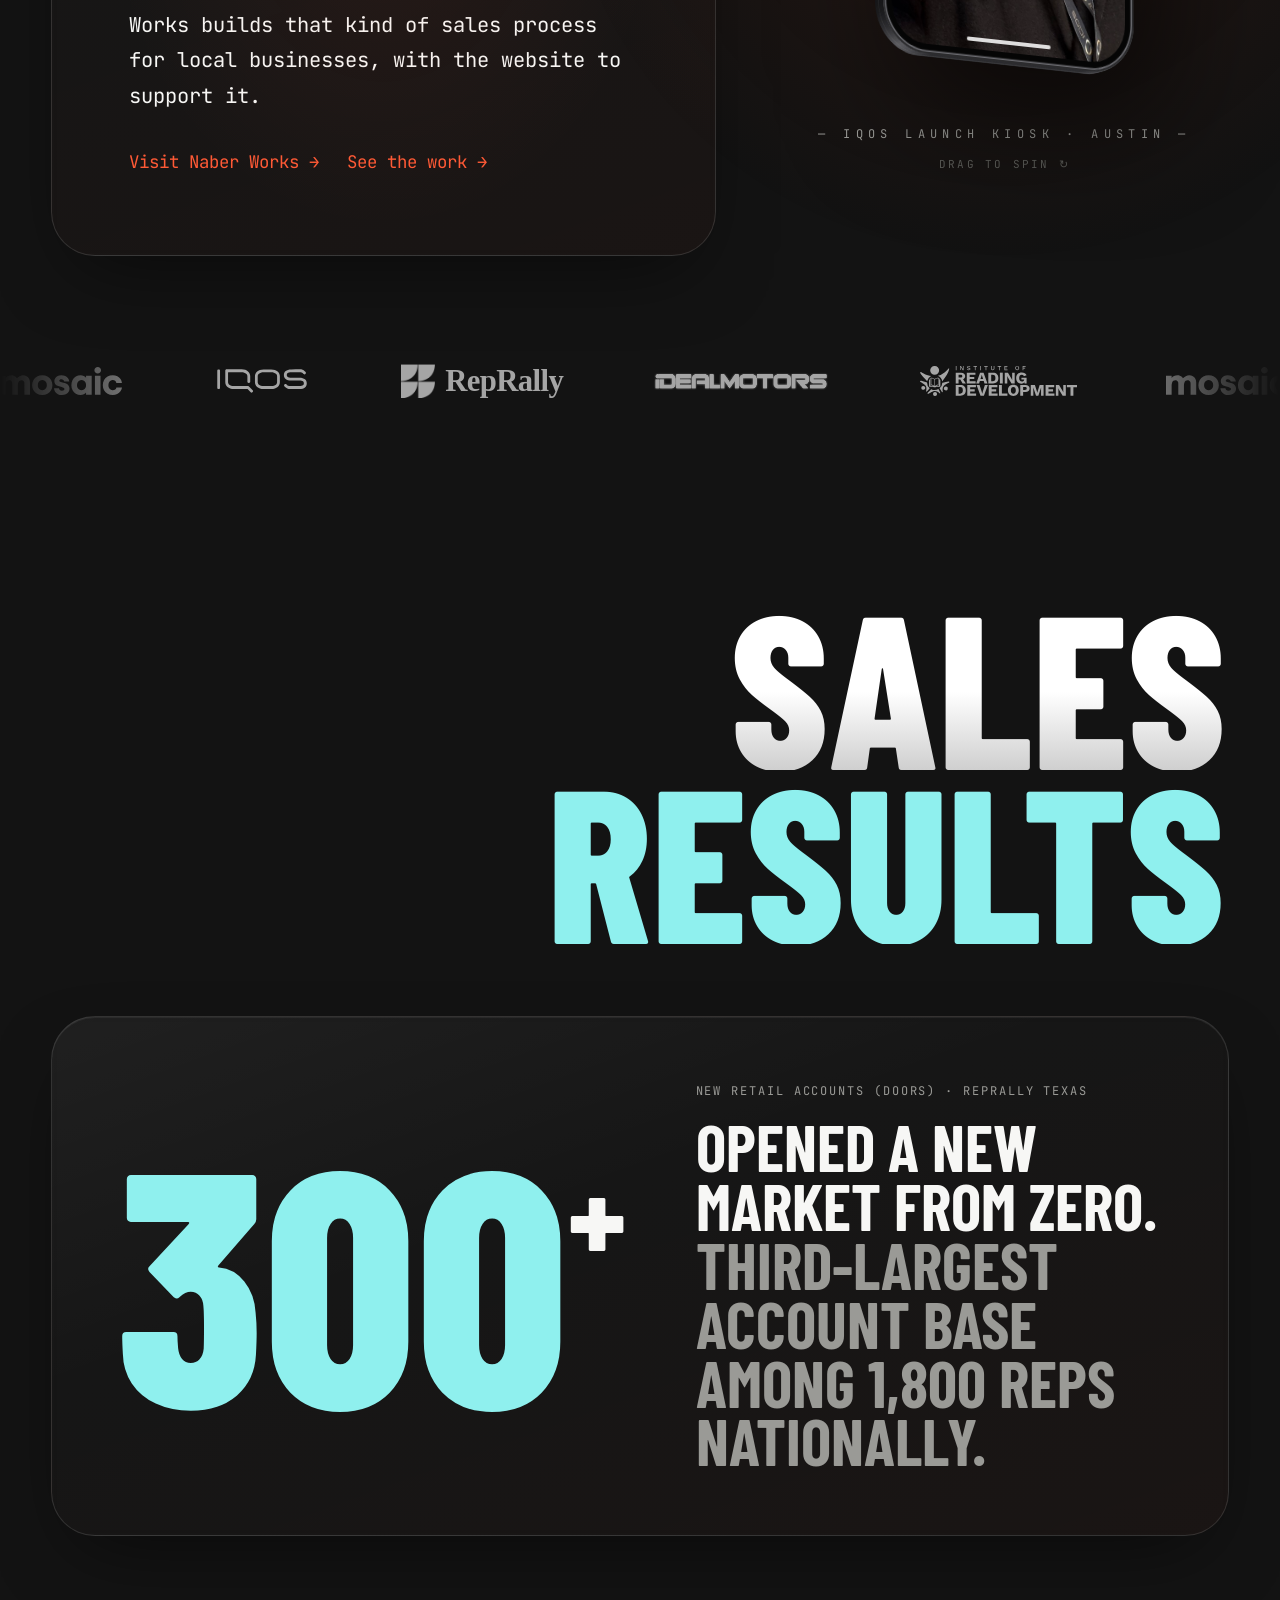
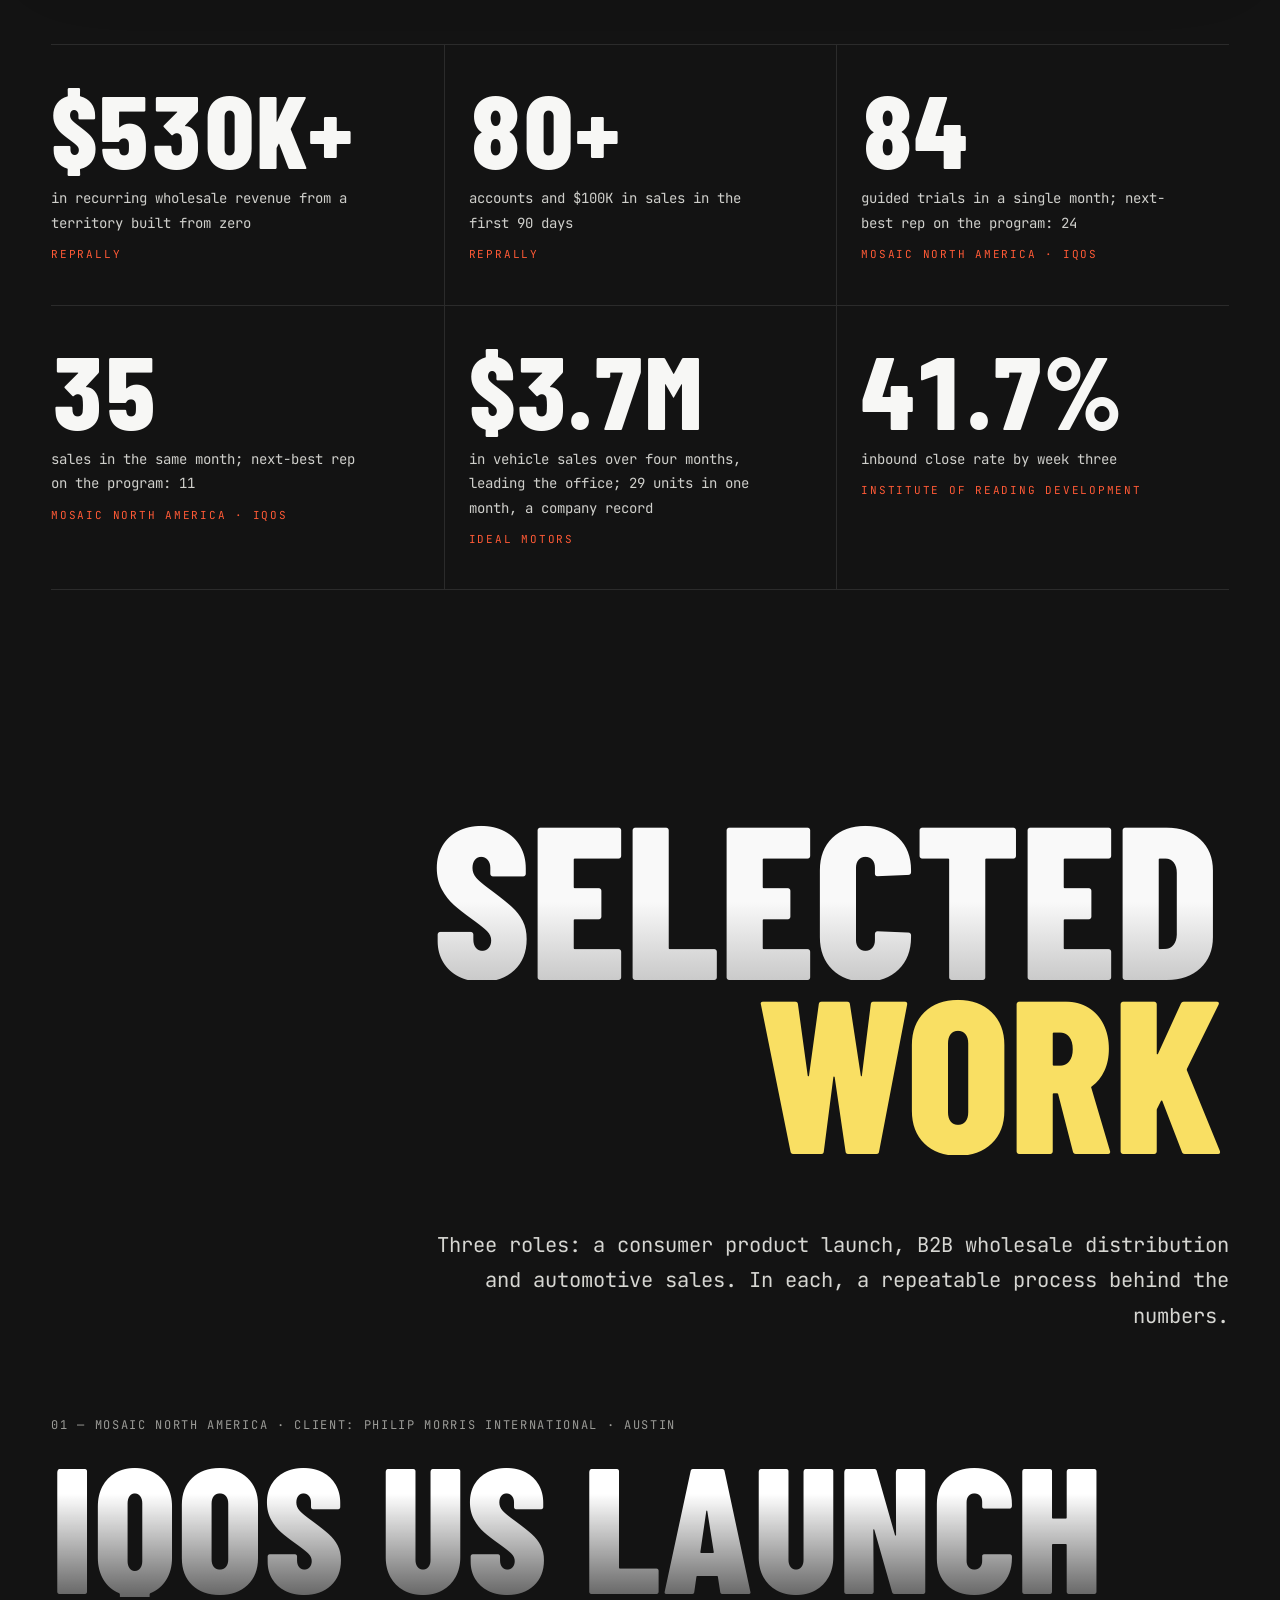
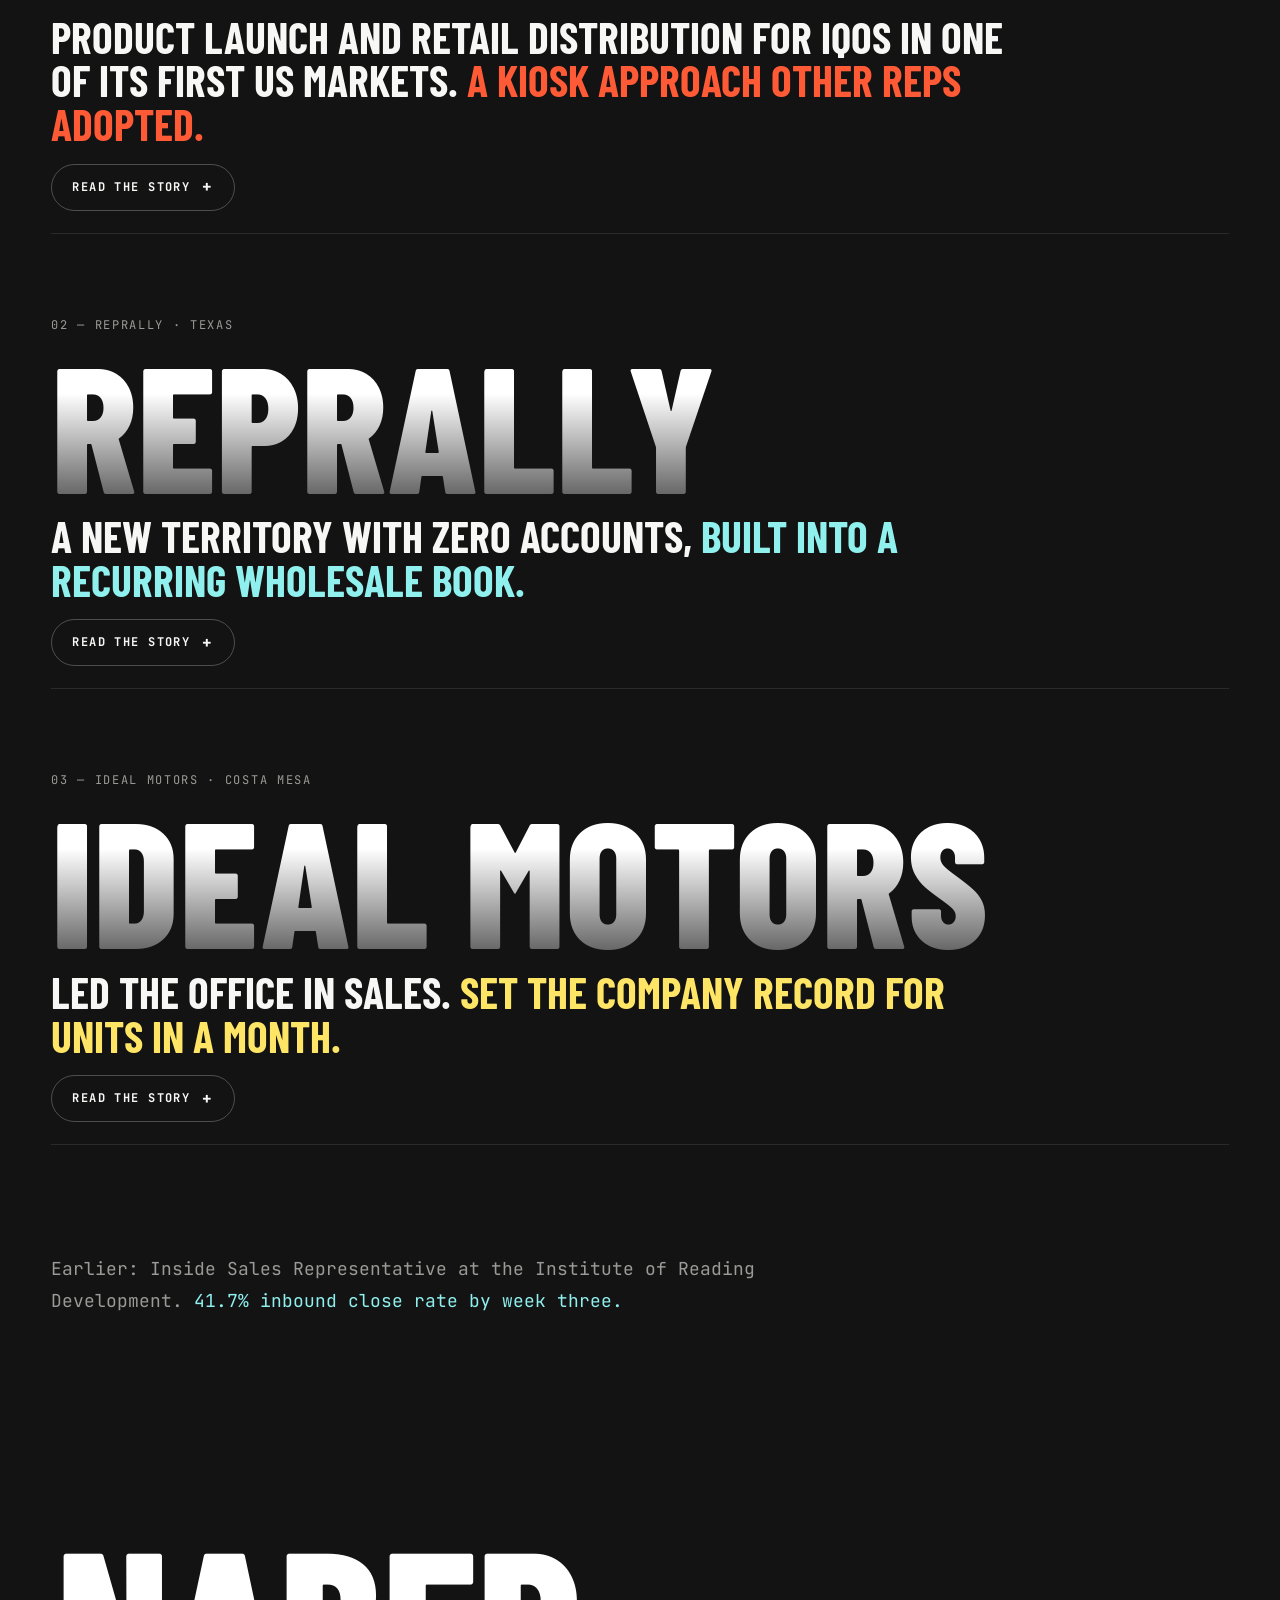
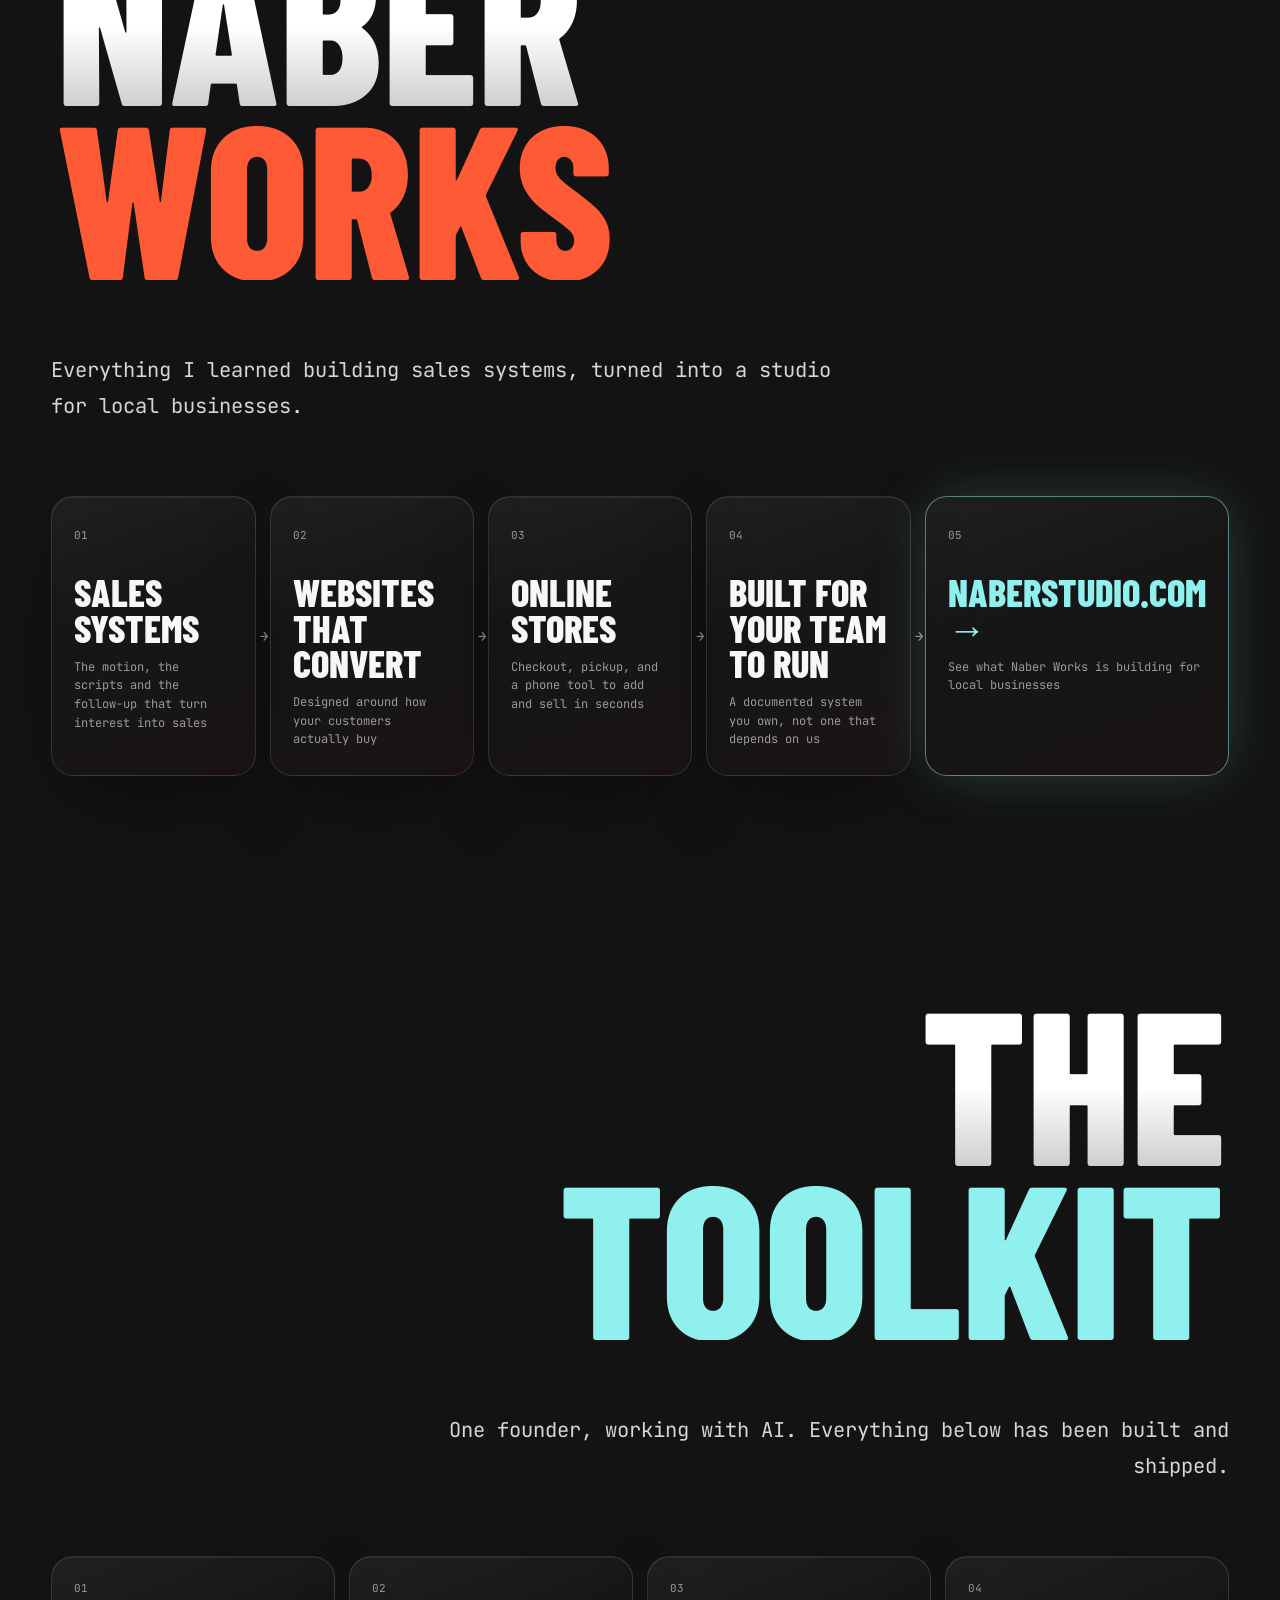
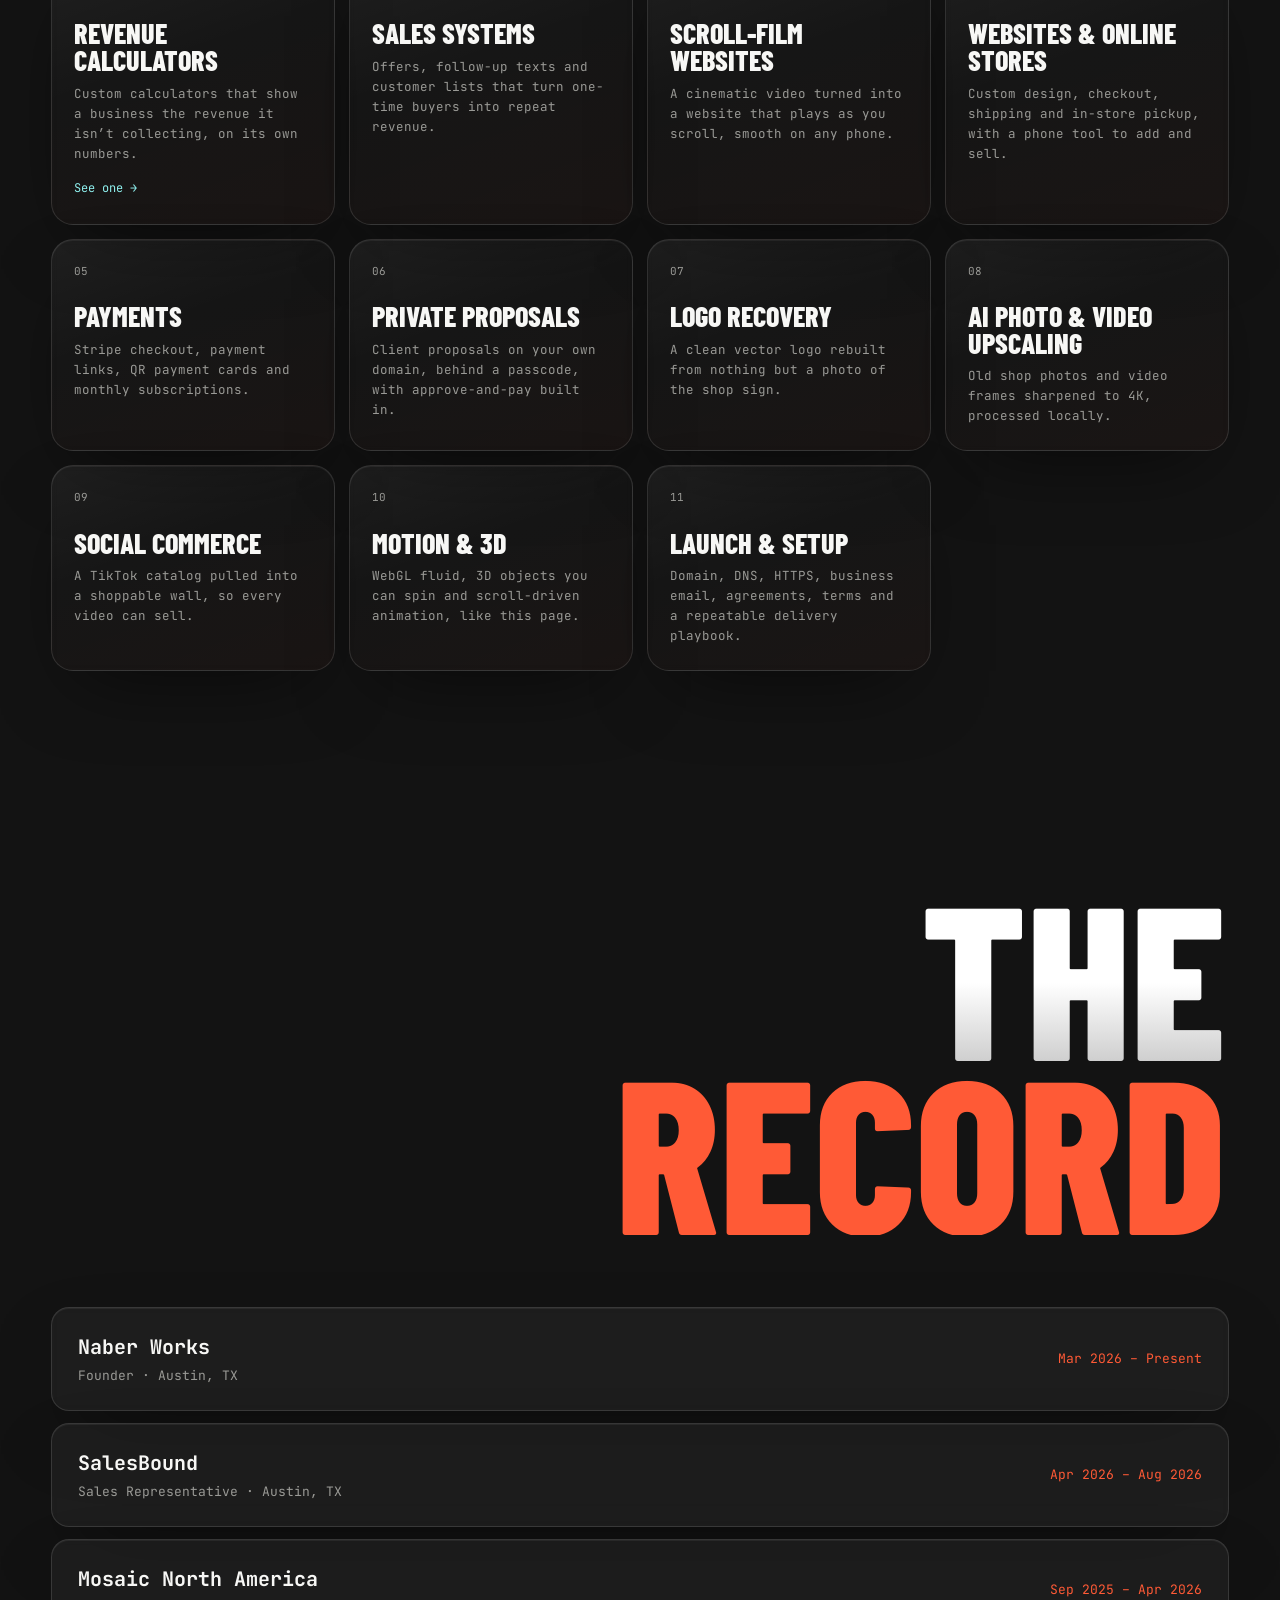
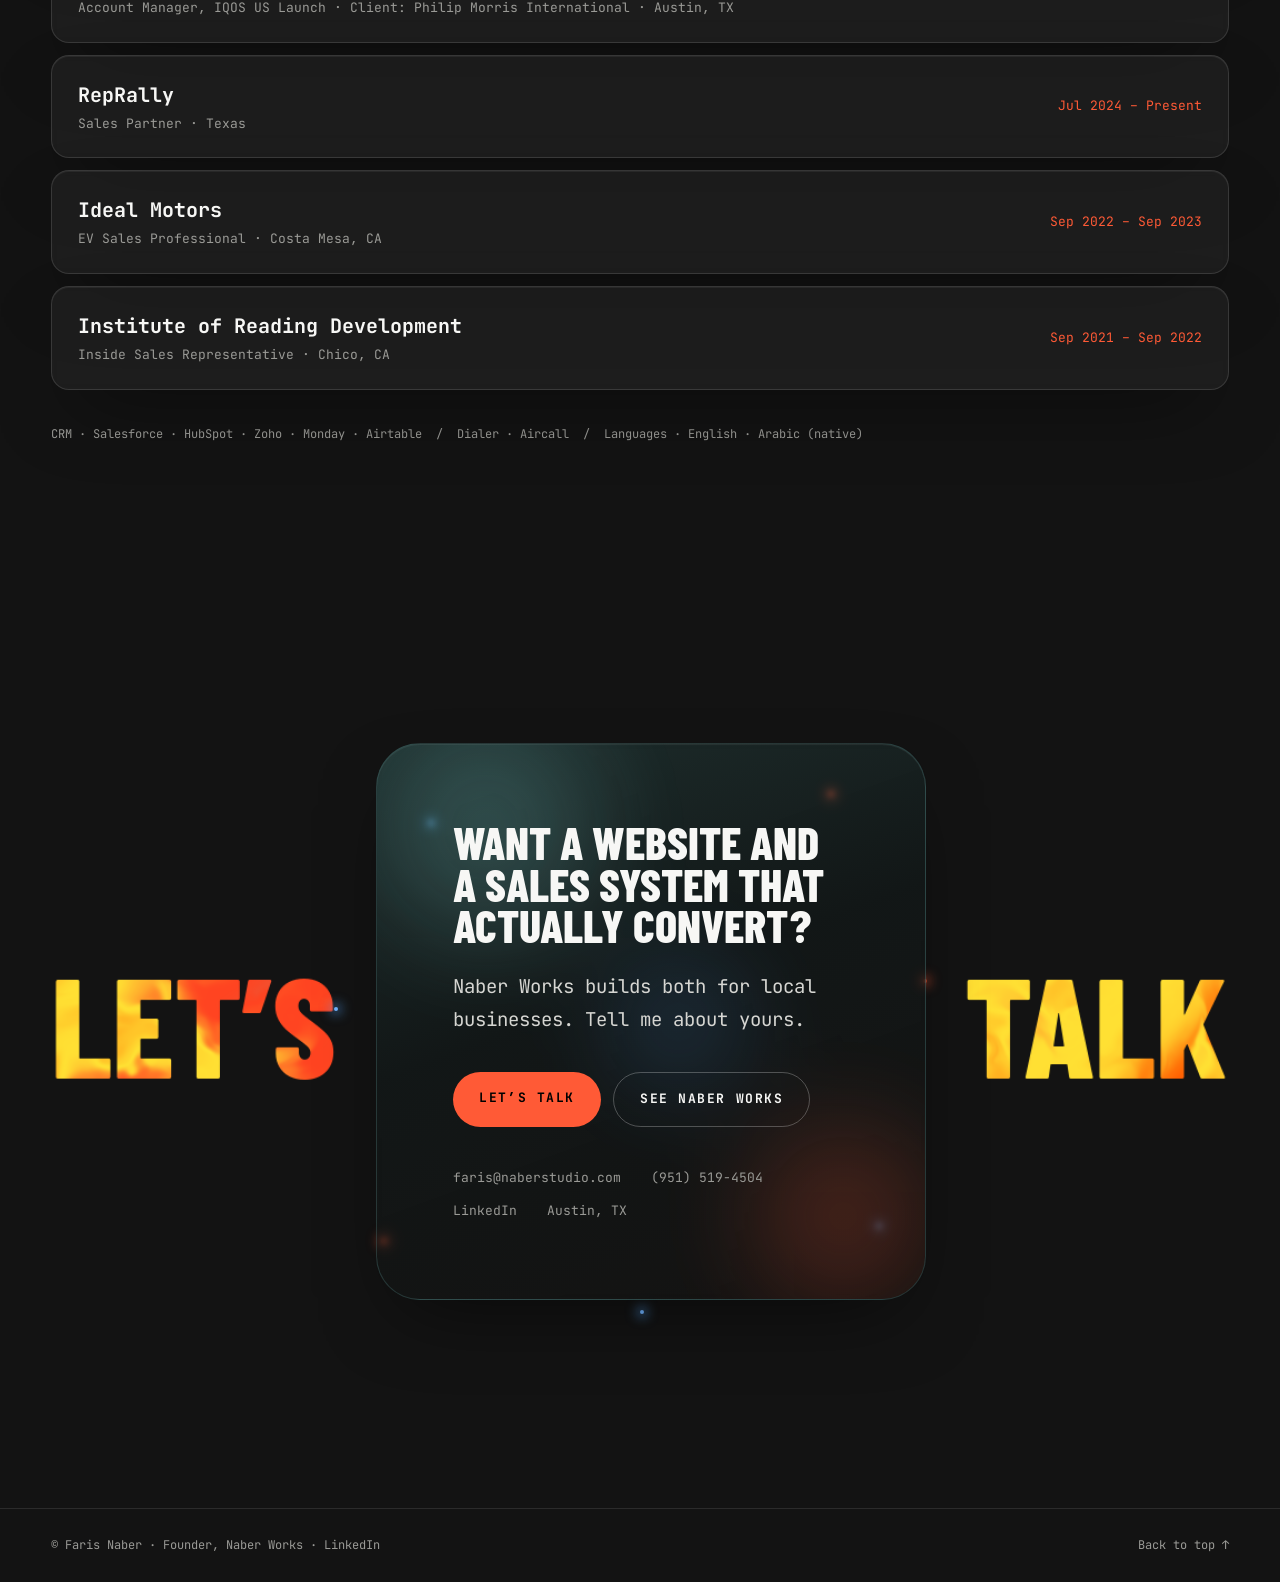
==== commit ff926582: "Drop unconfirmed Brewco clause from IQOS story Co-Authored-By: Claude Opus 5.5 <noreply@anthropic.co" ====
--- a/index.html
+++ b/index.html
@@ -4,9 +4,9 @@
 <meta charset="utf-8">
 <meta name="viewport" content="width=device-width, initial-scale=1">
 <title>Faris Naber — Founding Sales &amp; 0→1 Market Launch</title>
-<meta name="description" content="Faris Naber, founding sales and 0→1 market launch, Austin, TX. Founder of Naber Studio. Field, inside and phone sales: built RepRally’s Texas territory from zero to $530K+ in recurring wholesale revenue, worked the IQOS US launch for Mosaic North America, and sold $3.7M in EVs in four months.">
+<meta name="description" content="Faris Naber, founding sales and 0→1 market launch, Austin, TX. Founder of Naber Works. Field, inside and phone sales: built RepRally’s Texas territory from zero to $530K+ in recurring wholesale revenue, worked the IQOS US launch for Mosaic North America, and sold $3.7M in EVs in four months.">
 <meta property="og:title" content="Faris Naber — Founding Sales &amp; 0→1 Market Launch">
-<meta property="og:description" content="Built a Texas territory from zero to $530K+ in recurring wholesale revenue and sold $3.7M in EVs in four months. Now building sales systems and websites for local businesses at Naber Studio.">
+<meta property="og:description" content="Built a Texas territory from zero to $530K+ in recurring wholesale revenue and sold $3.7M in EVs in four months. Now building sales systems and websites for local businesses at Naber Works.">
 <meta property="og:image" content="https://naberstudio.com/faris/assets/faris-iqos-kiosk.jpg">
 <meta property="og:url" content="https://naberstudio.com/faris/">
 <meta name="theme-color" content="#131313">
@@ -34,7 +34,7 @@
 <link href="https://fonts.googleapis.com/css2?family=Barlow+Condensed:wght@600;700;800&family=JetBrains+Mono:wght@400;500;700&display=swap" rel="stylesheet">
 <link rel="stylesheet" href="styles.css?v=45">
 <script type="application/ld+json">
-{"@context":"https://schema.org","@type":"Person","name":"Faris Naber","url":"https://naberstudio.com/faris/","jobTitle":"Founder","email":"mailto:faris@naberstudio.com","address":{"@type":"PostalAddress","addressLocality":"Austin","addressRegion":"TX","addressCountry":"US"},"worksFor":{"@type":"Organization","name":"Naber Studio","url":"https://naberstudio.com/"},"sameAs":["https://www.linkedin.com/in/farisnaber/"],"knowsLanguage":["English","Arabic"]}
+{"@context":"https://schema.org","@type":"Person","name":"Faris Naber","url":"https://naberstudio.com/faris/","jobTitle":"Founder","email":"mailto:faris@naberstudio.com","address":{"@type":"PostalAddress","addressLocality":"Austin","addressRegion":"TX","addressCountry":"US"},"worksFor":{"@type":"Organization","name":"Naber Works","url":"https://naberstudio.com/"},"sameAs":["https://www.linkedin.com/in/farisnaber/"],"knowsLanguage":["English","Arabic"]}
 </script>
 <link rel="canonical" href="https://naberstudio.com/faris/">
 </head>
@@ -51,7 +51,7 @@
 <nav id="menu" class="menu" aria-hidden="true">
   <a href="#numbers"><span>01</span>Numbers</a>
     <a href="#work"><span>02</span>Work</a>
-  <a href="#studio"><span>03</span>Naber Studio</a>
+  <a href="#studio"><span>03</span>Naber Works</a>
   <a href="#toolkit"><span>04</span>Toolkit</a>
   <a href="#record"><span>05</span>Record</a>
   <a href="#contact"><span>06</span>Contact</a>
@@ -63,7 +63,7 @@
 <!-- HERO -->
 <section class="hero">
   <canvas id="orb" aria-hidden="true"></canvas>
-  <p class="hero-eyebrow">Faris Naber <i></i> Founder, Naber Studio <i></i> Austin, TX</p>
+  <p class="hero-eyebrow">Faris Naber <i></i> Founder, Naber Works <i></i> Austin, TX</p>
   <h1 class="hero-title">
     <span class="ln"><span>Faris</span></span>
     <span class="ln"><span class="c-o">Naber</span></span>
@@ -80,10 +80,10 @@
   <div class="glass intro-card reveal">
     <span class="sig" aria-hidden="true">FN</span>
     <p>Hi, I’m Faris.</p>
-    <p>I’m the founder of <em class="c-o">Naber Studio</em>. We build sales systems and websites that convert.</p>
-    <p>My background is field and inside sales. I opened RepRally’s Texas territory with zero accounts and grew it to <em class="c-t">$530K+</em> in recurring wholesale revenue, worked the IQOS US launch in Austin for Mosaic North America, closed $383K across 211 deals in phone sales at SalesBound, and sold $3.7M in EVs in four months. In each role I went past the job description and built scripts and approaches other reps adopted. Naber Studio builds that kind of sales process for local businesses, with the website to support it.</p>
+    <p>I’m the founder of <em class="c-o">Naber Works</em>. We build sales systems and websites that convert.</p>
+    <p>My background is field and inside sales. I opened RepRally’s Texas territory with zero accounts and grew it to <em class="c-t">$530K+</em> in recurring wholesale revenue, worked the IQOS US launch in Austin for Mosaic North America, closed $383K across 211 deals in phone sales at SalesBound, and sold $3.7M in EVs in four months. In each role I went past the job description and built scripts and approaches other reps adopted. Naber Works builds that kind of sales process for local businesses, with the website to support it.</p>
     <div class="intro-cta">
-      <a class="link-dl" href="/">Visit Naber Studio →</a>
+      <a class="link-dl" href="/">Visit Naber Works →</a>
       <a class="link-dl" href="#work">See the work →</a>
     </div>
   </div>
@@ -165,7 +165,7 @@
     <div class="case-grid">
       <div class="glass panel reveal">
         <p>I was an Account Manager at Mosaic North America, the agency Philip Morris International contracted to run distribution and the consumer launch of IQOS in Austin. Working the retail kiosk, I introduced the product to adult consumers through in-person demos.</p>
-        <p class="sysline">On my own initiative, I shaped a repeatable kiosk approach (introduction, hands-on demo, close) that other reps on the program adopted, and that stayed in use after Brewco took over the program.</p>
+        <p class="sysline">On my own initiative, I shaped a repeatable kiosk approach (introduction, hands-on demo, close) that other reps on the program adopted.</p>
       </div>
       <div class="glass panel reveal">
         <p class="k">One month on the program</p>
@@ -274,16 +274,16 @@
   <p class="aside reveal">Earlier: Inside Sales Representative at the Institute of Reading Development. <span class="c-t">41.7% inbound close rate by week three.</span></p>
 </section>
 
-<!-- NABER STUDIO -->
+<!-- NABER WORKS -->
 <section id="studio" class="block">
-  <h2 class="mega left"><span class="l1">Naber</span><span class="l2 c-o">Studio</span></h2>
+  <h2 class="mega left"><span class="l1">Naber</span><span class="l2 c-o">Works</span></h2>
   <p class="lede reveal">Everything I learned building sales systems, turned into a studio for local businesses.</p>
   <ol class="chain">
     <li class="glass reveal"><span>01</span><h3>Sales systems</h3><p>The motion, the scripts and the follow-up that turn interest into sales</p></li>
     <li class="glass reveal"><span>02</span><h3>Websites that convert</h3><p>Designed around how your customers actually buy</p></li>
     <li class="glass reveal"><span>03</span><h3>Online stores</h3><p>Checkout, pickup, and a phone tool to add and sell in seconds</p></li>
     <li class="glass reveal"><span>04</span><h3>Built for your team to run</h3><p>A documented system you own, not one that depends on us</p></li>
-    <li class="glass reveal final"><span>05</span><h3><a href="/">naberstudio.com →</a></h3><p>See what Naber Studio is building for local businesses</p></li>
+    <li class="glass reveal final"><span>05</span><h3><a href="/">naberstudio.com →</a></h3><p>See what Naber Works is building for local businesses</p></li>
   </ol>
 </section>
 
@@ -310,7 +310,7 @@
 <section id="record" class="block">
   <h2 class="mega right"><span class="l1">The</span><span class="l2 c-o">Record</span></h2>
   <ul class="timeline">
-    <li class="glass reveal"><div><h3>Naber Studio</h3><p>Founder · Austin, TX</p></div><time>Mar 2026 – Present</time></li>
+    <li class="glass reveal"><div><h3>Naber Works</h3><p>Founder · Austin, TX</p></div><time>Mar 2026 – Present</time></li>
     <li class="glass reveal"><div><h3>SalesBound</h3><p>Sales Representative · Austin, TX</p></div><time>Apr 2026 – Aug 2026</time></li>
     <li class="glass reveal"><div><h3>Mosaic North America</h3><p>Account Manager, IQOS US Launch · Client: Philip Morris International · Austin, TX</p></div><time>Sep 2025 – Apr 2026</time></li>
     <li class="glass reveal"><div><h3>RepRally</h3><p>Sales Partner · Texas</p></div><time>Jul 2024 – Present</time></li>
@@ -329,10 +329,10 @@
   <div class="glass contact-card reveal">
     <div class="card-aurora" aria-hidden="true"><i></i><i></i><i></i></div>
     <p class="contact-q">Want a website and a sales system that actually convert?</p>
-    <p>Naber Studio builds both for local businesses. Tell me about yours.</p>
+    <p>Naber Works builds both for local businesses. Tell me about yours.</p>
     <div class="cta-row">
-      <a class="btn btn-primary" href="mailto:faris@naberstudio.com?subject=Naber%20Studio">Let’s talk</a>
-      <a class="btn btn-ghost" href="/">See Naber Studio</a>
+      <a class="btn btn-primary" href="mailto:faris@naberstudio.com?subject=Naber%20Works">Let’s talk</a>
+      <a class="btn btn-ghost" href="/">See Naber Works</a>
     </div>
     <p class="contact-lines">
       <a href="mailto:faris@naberstudio.com">faris@naberstudio.com</a>
@@ -345,7 +345,7 @@
 </section>
 
 </main>
-<footer class="foot"><span>© Faris Naber · Founder, <a href="/">Naber Studio</a> · <a href="https://www.linkedin.com/in/farisnaber/" target="_blank" rel="me noopener">LinkedIn</a></span><a href="#top">Back to top ↑</a></footer>
+<footer class="foot"><span>© Faris Naber · Founder, <a href="/">Naber Works</a> · <a href="https://www.linkedin.com/in/farisnaber/" target="_blank" rel="me noopener">LinkedIn</a></span><a href="#top">Back to top ↑</a></footer>
 
 <script src="main.js?v=45"></script>
 <script src="variants.js?v=45"></script>
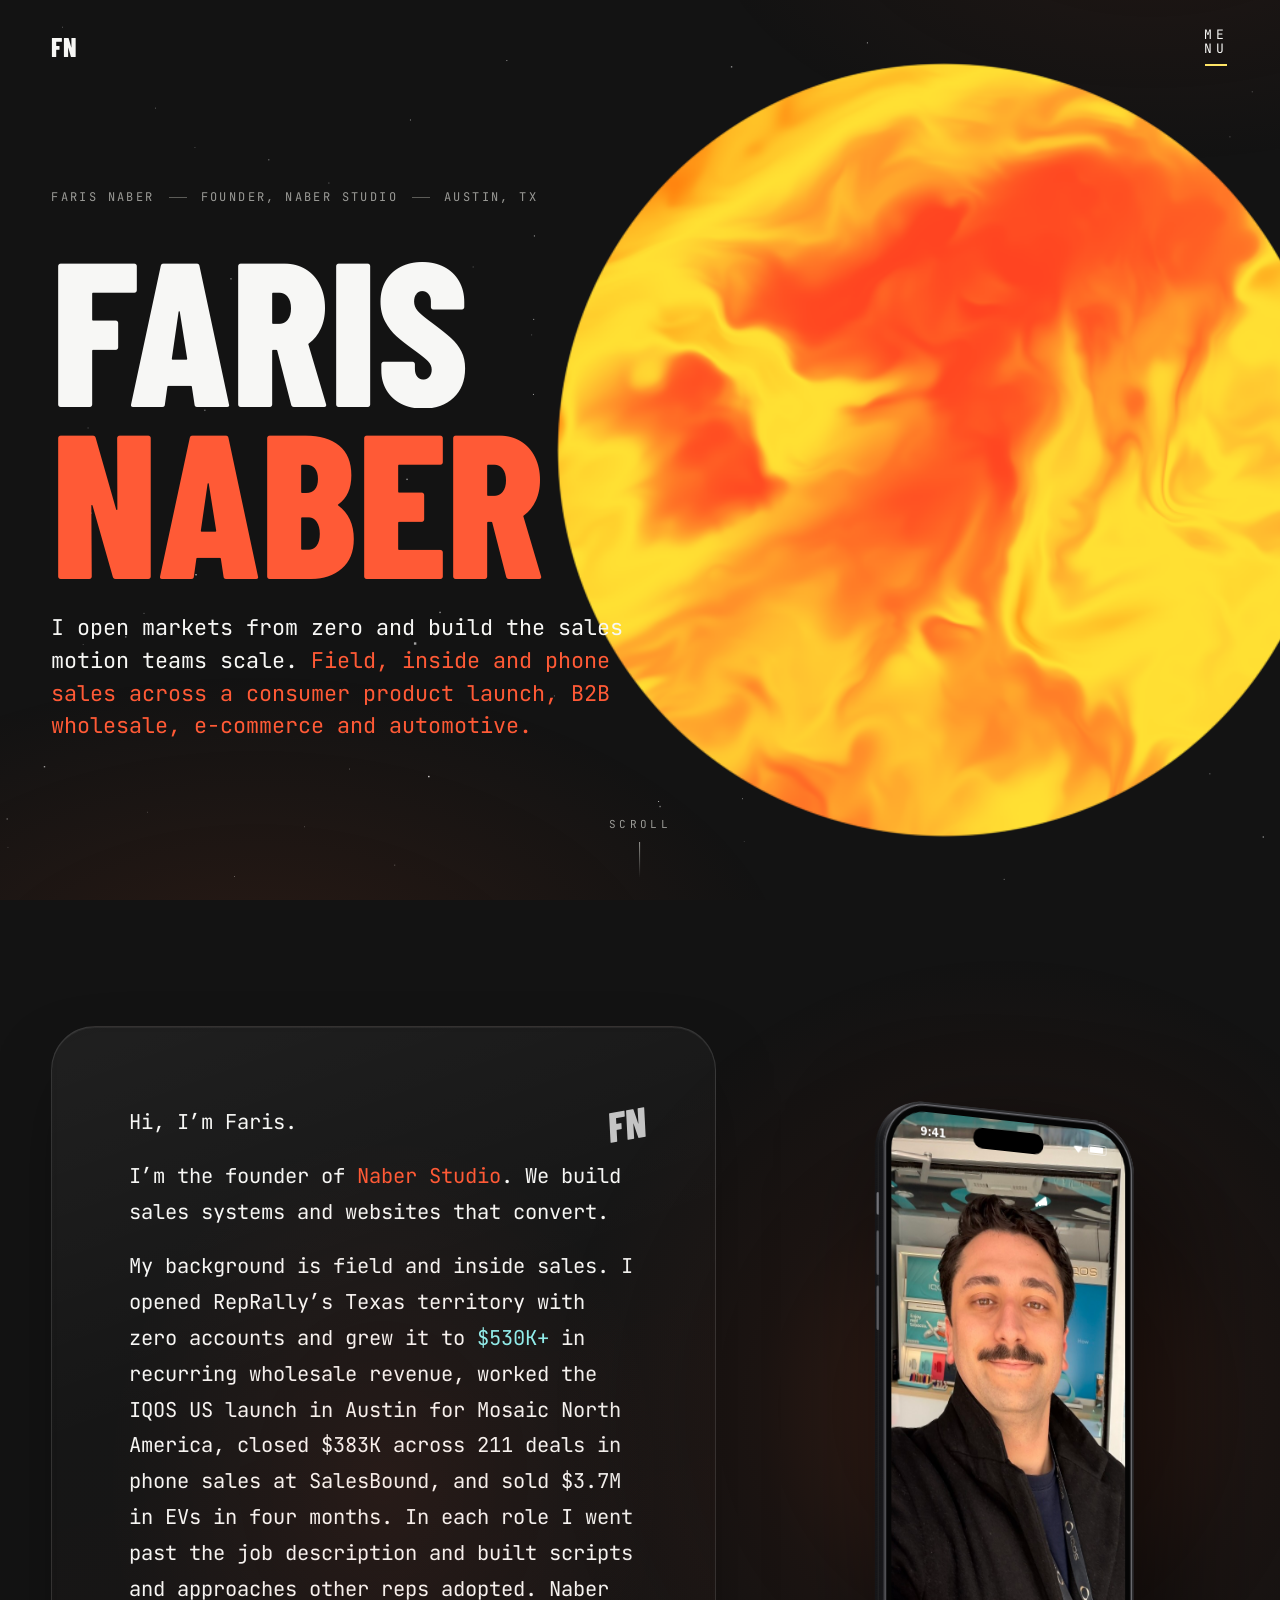
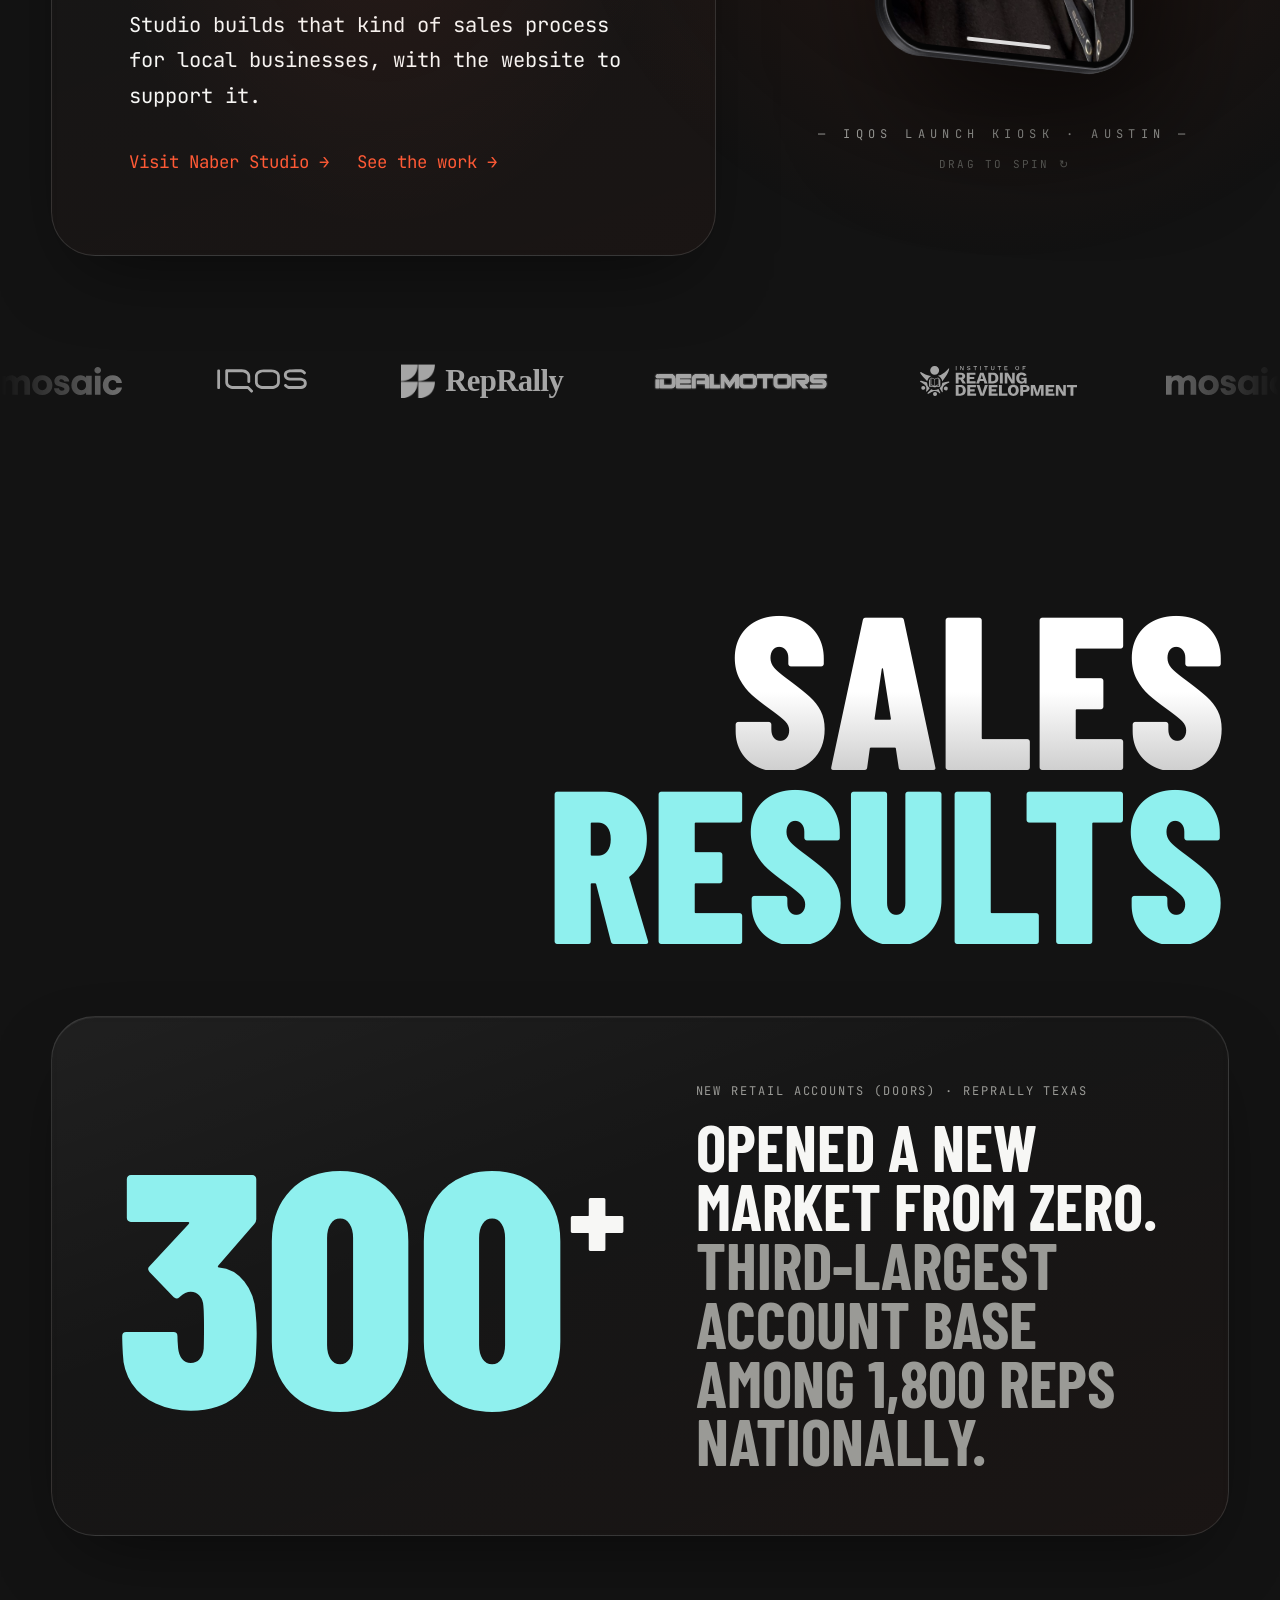
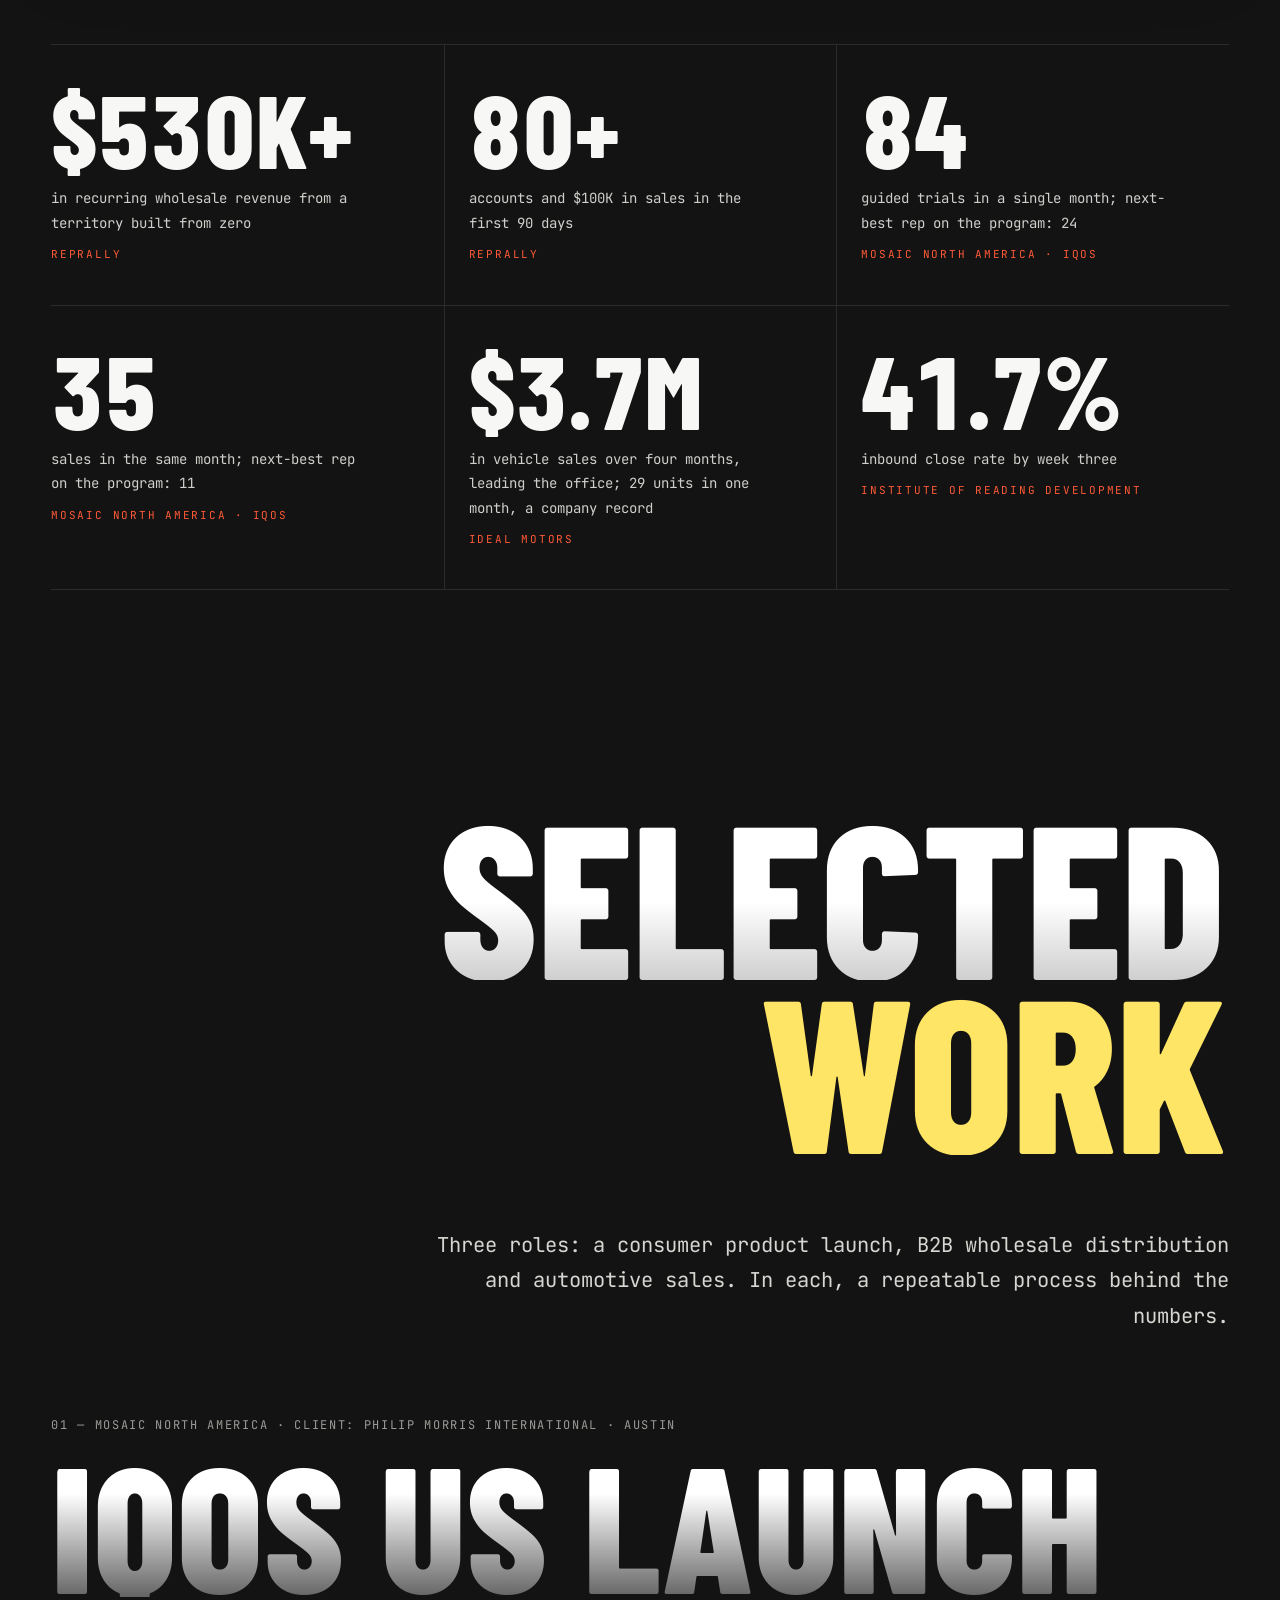
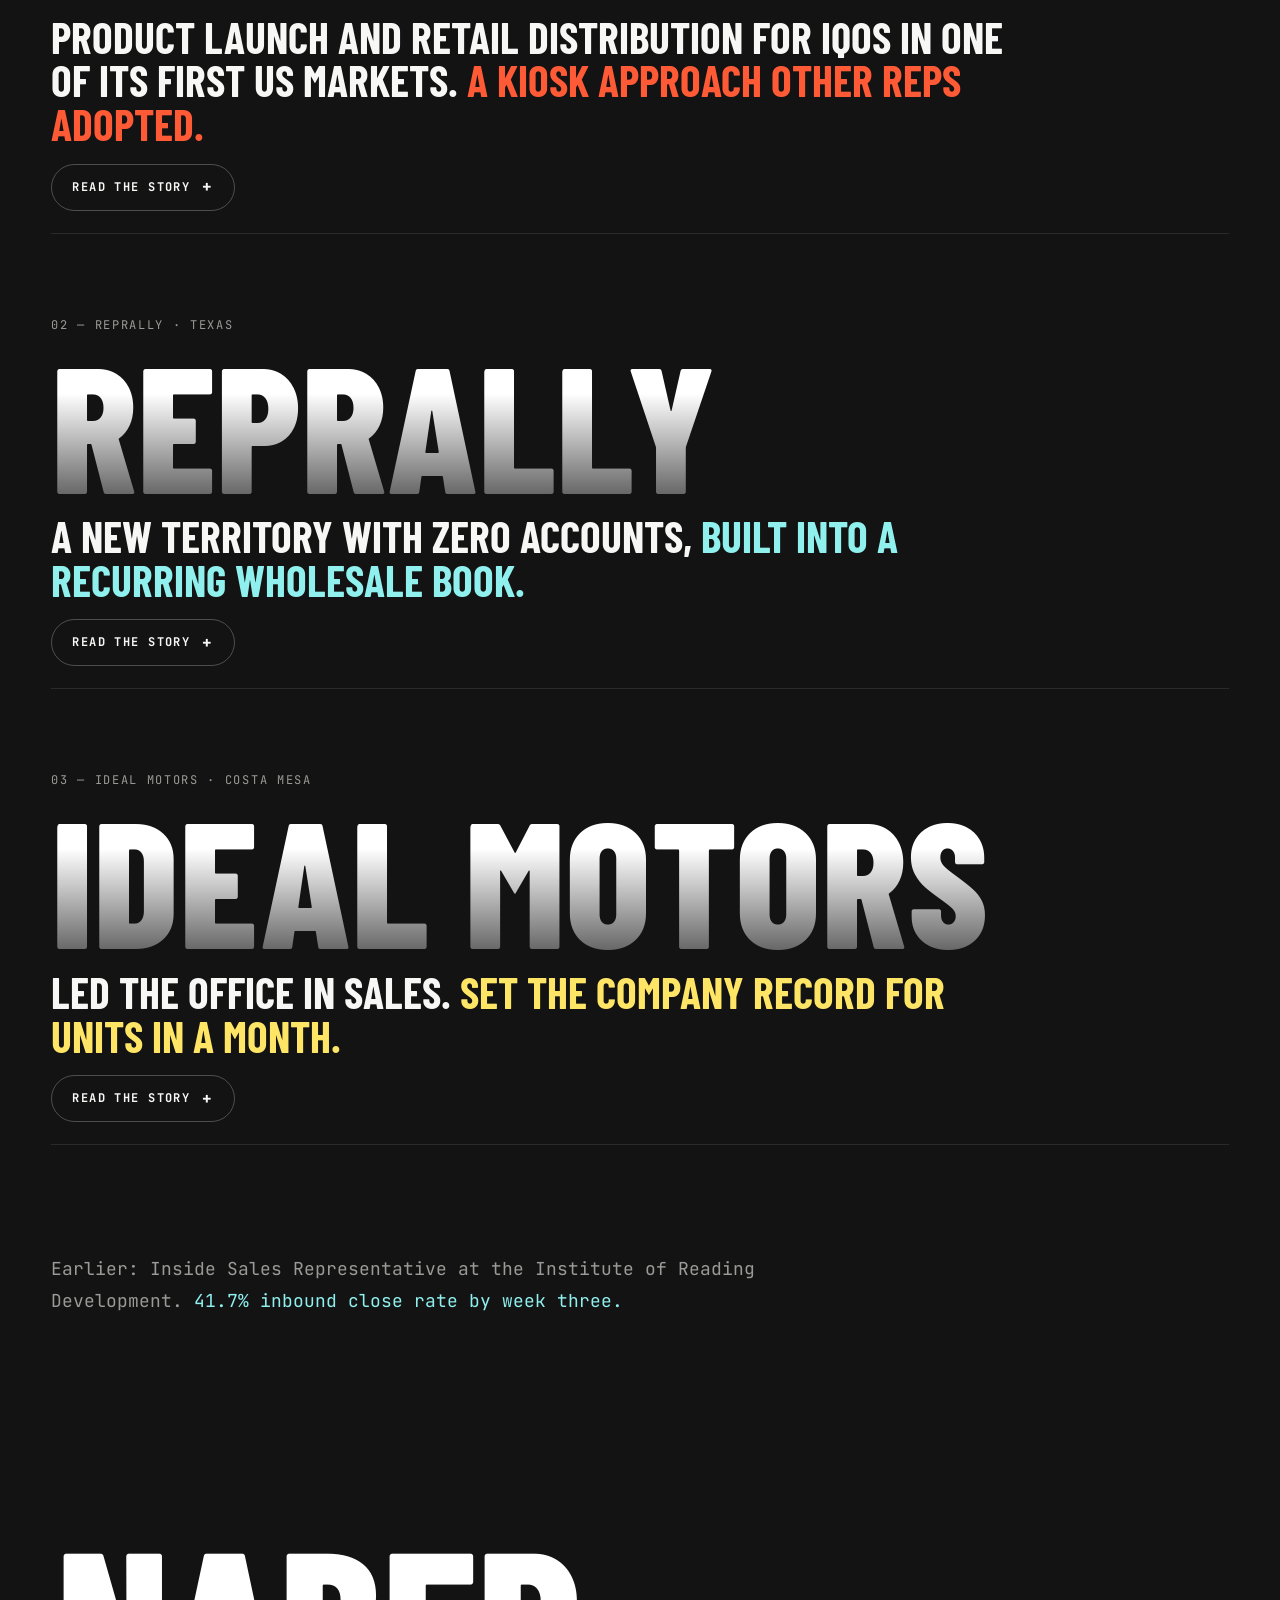
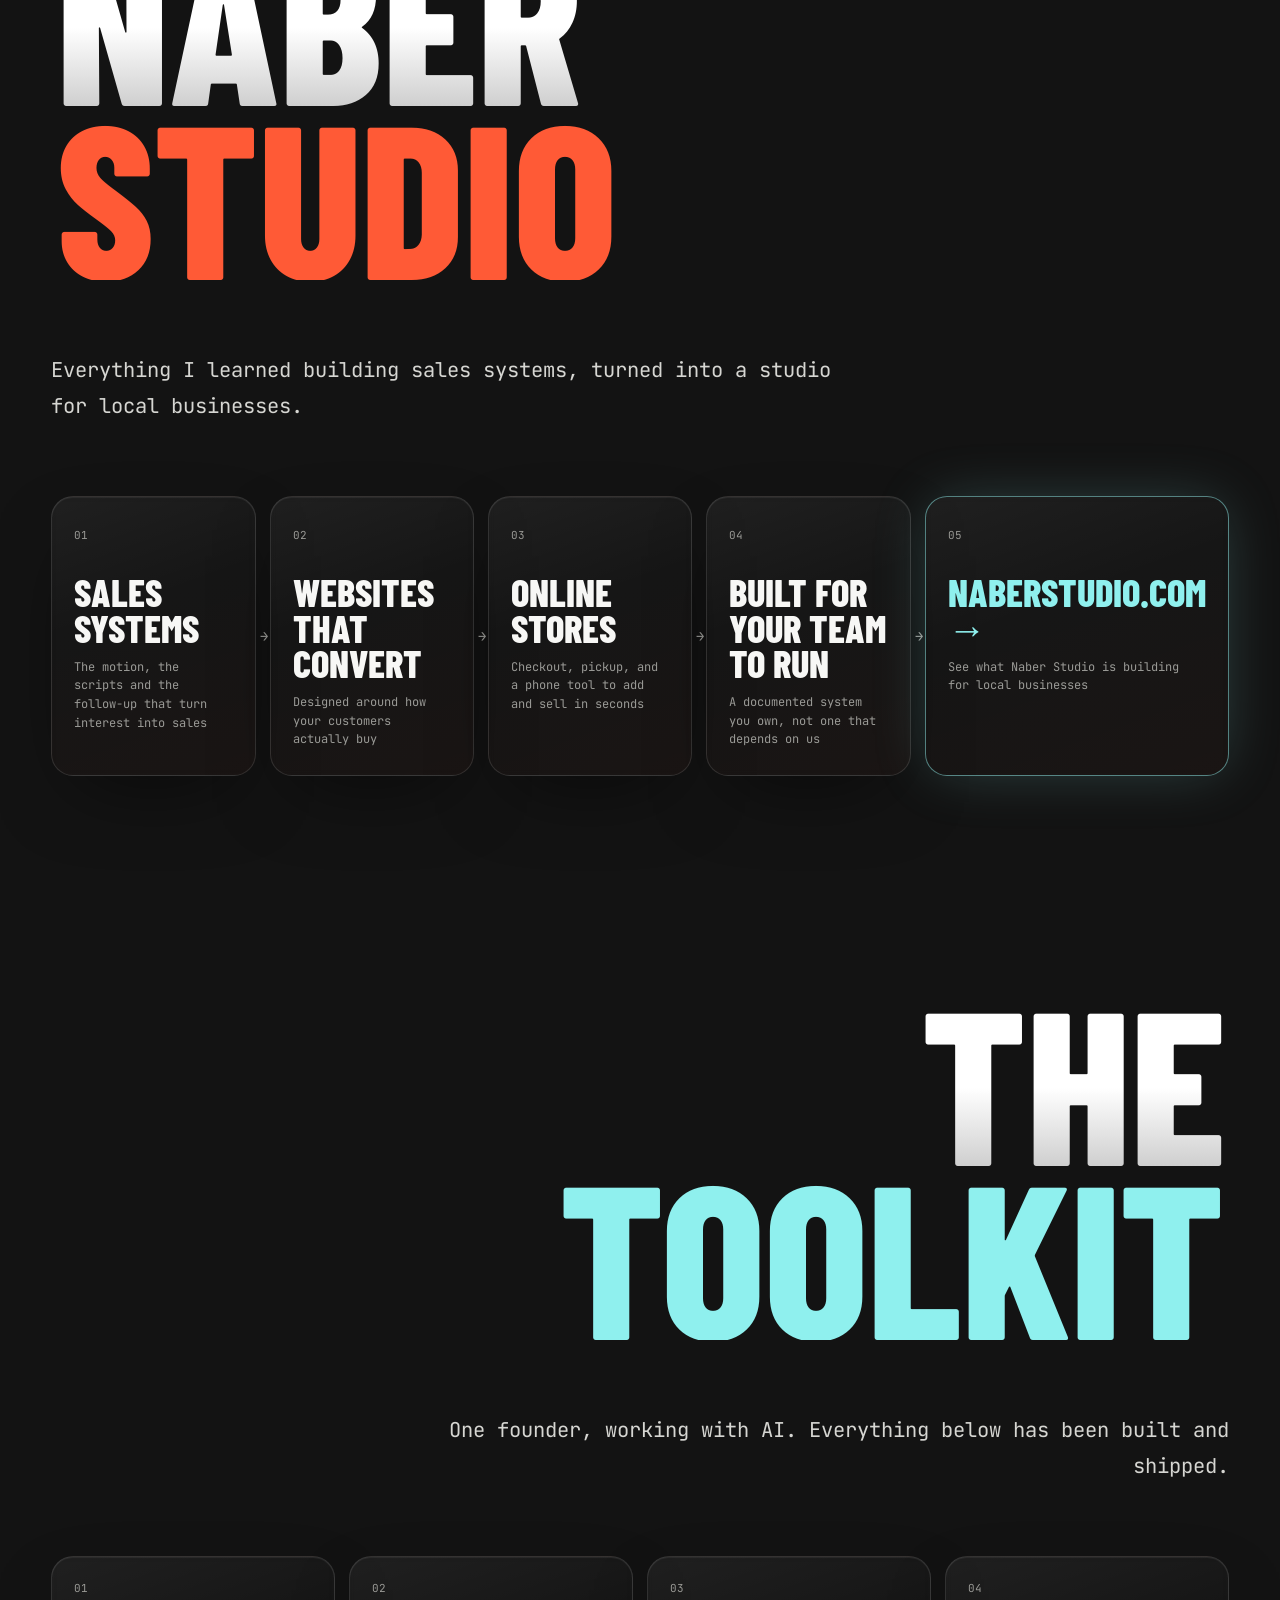
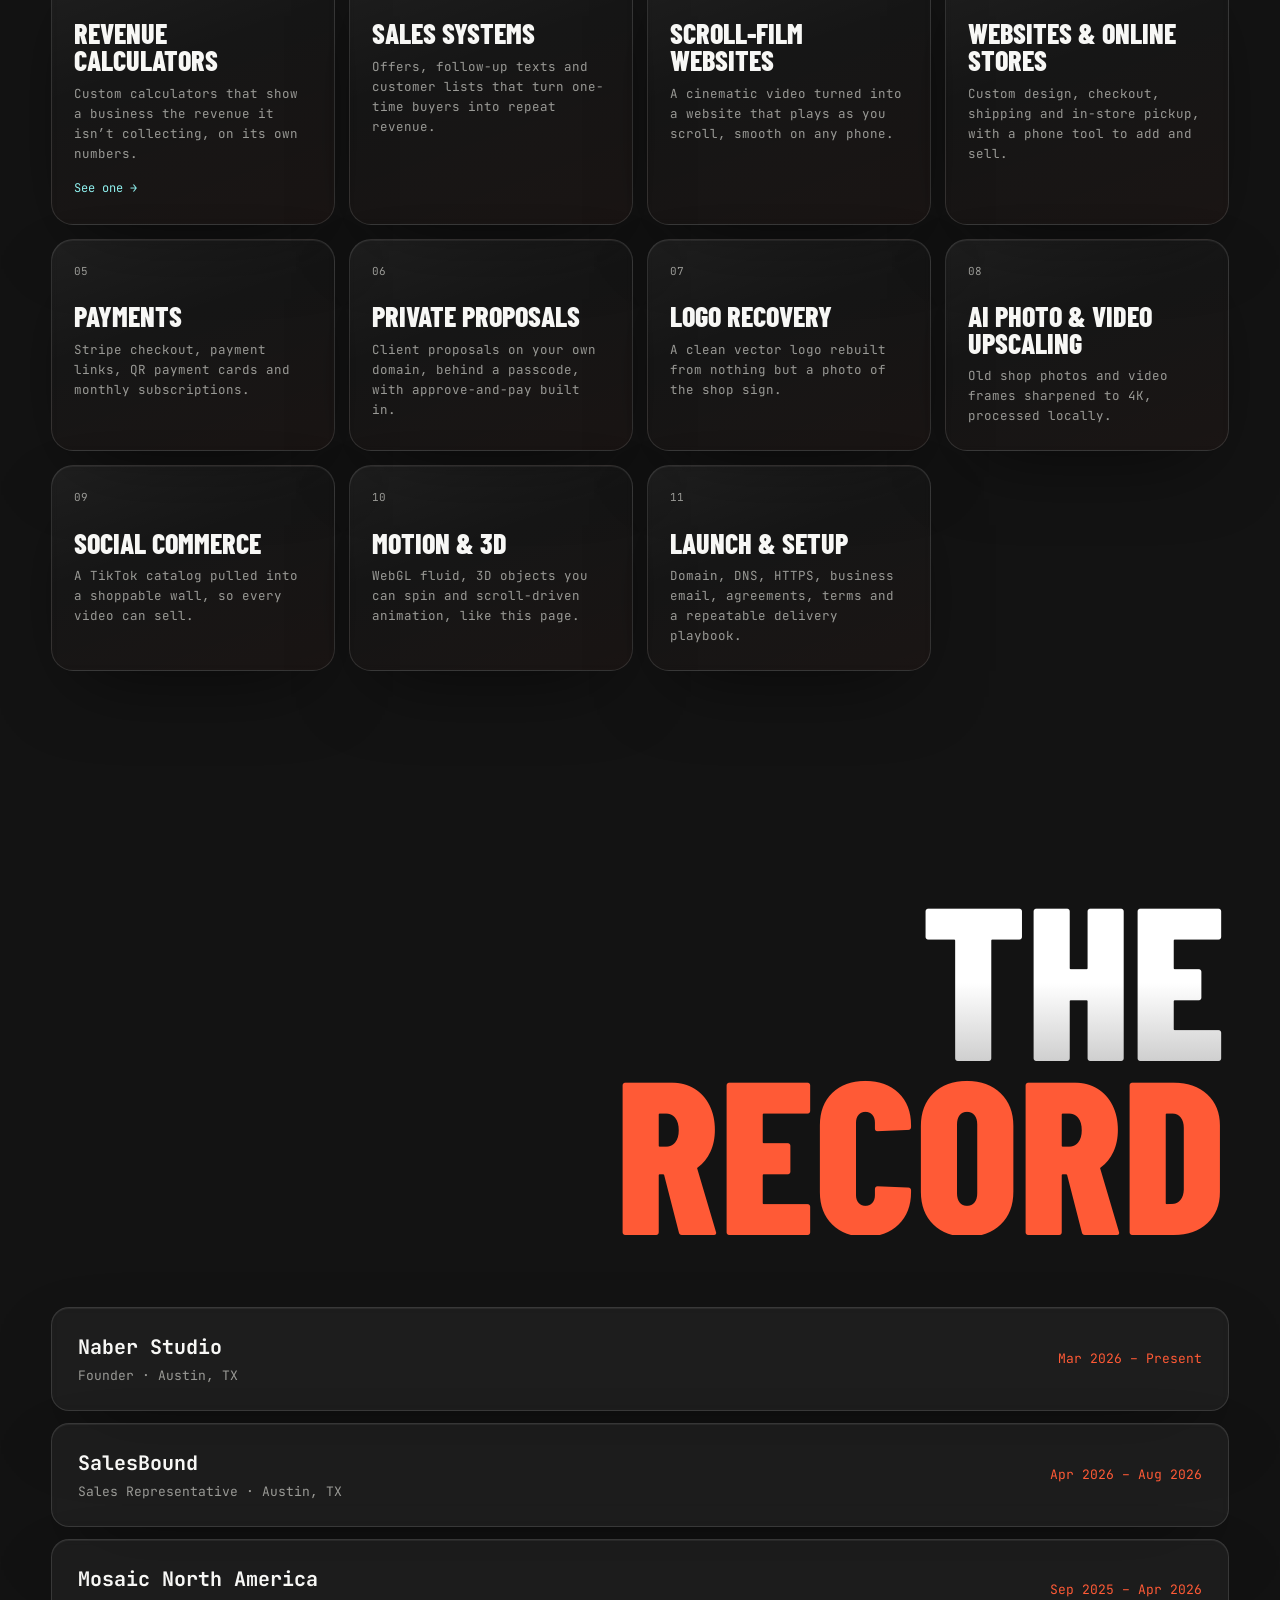
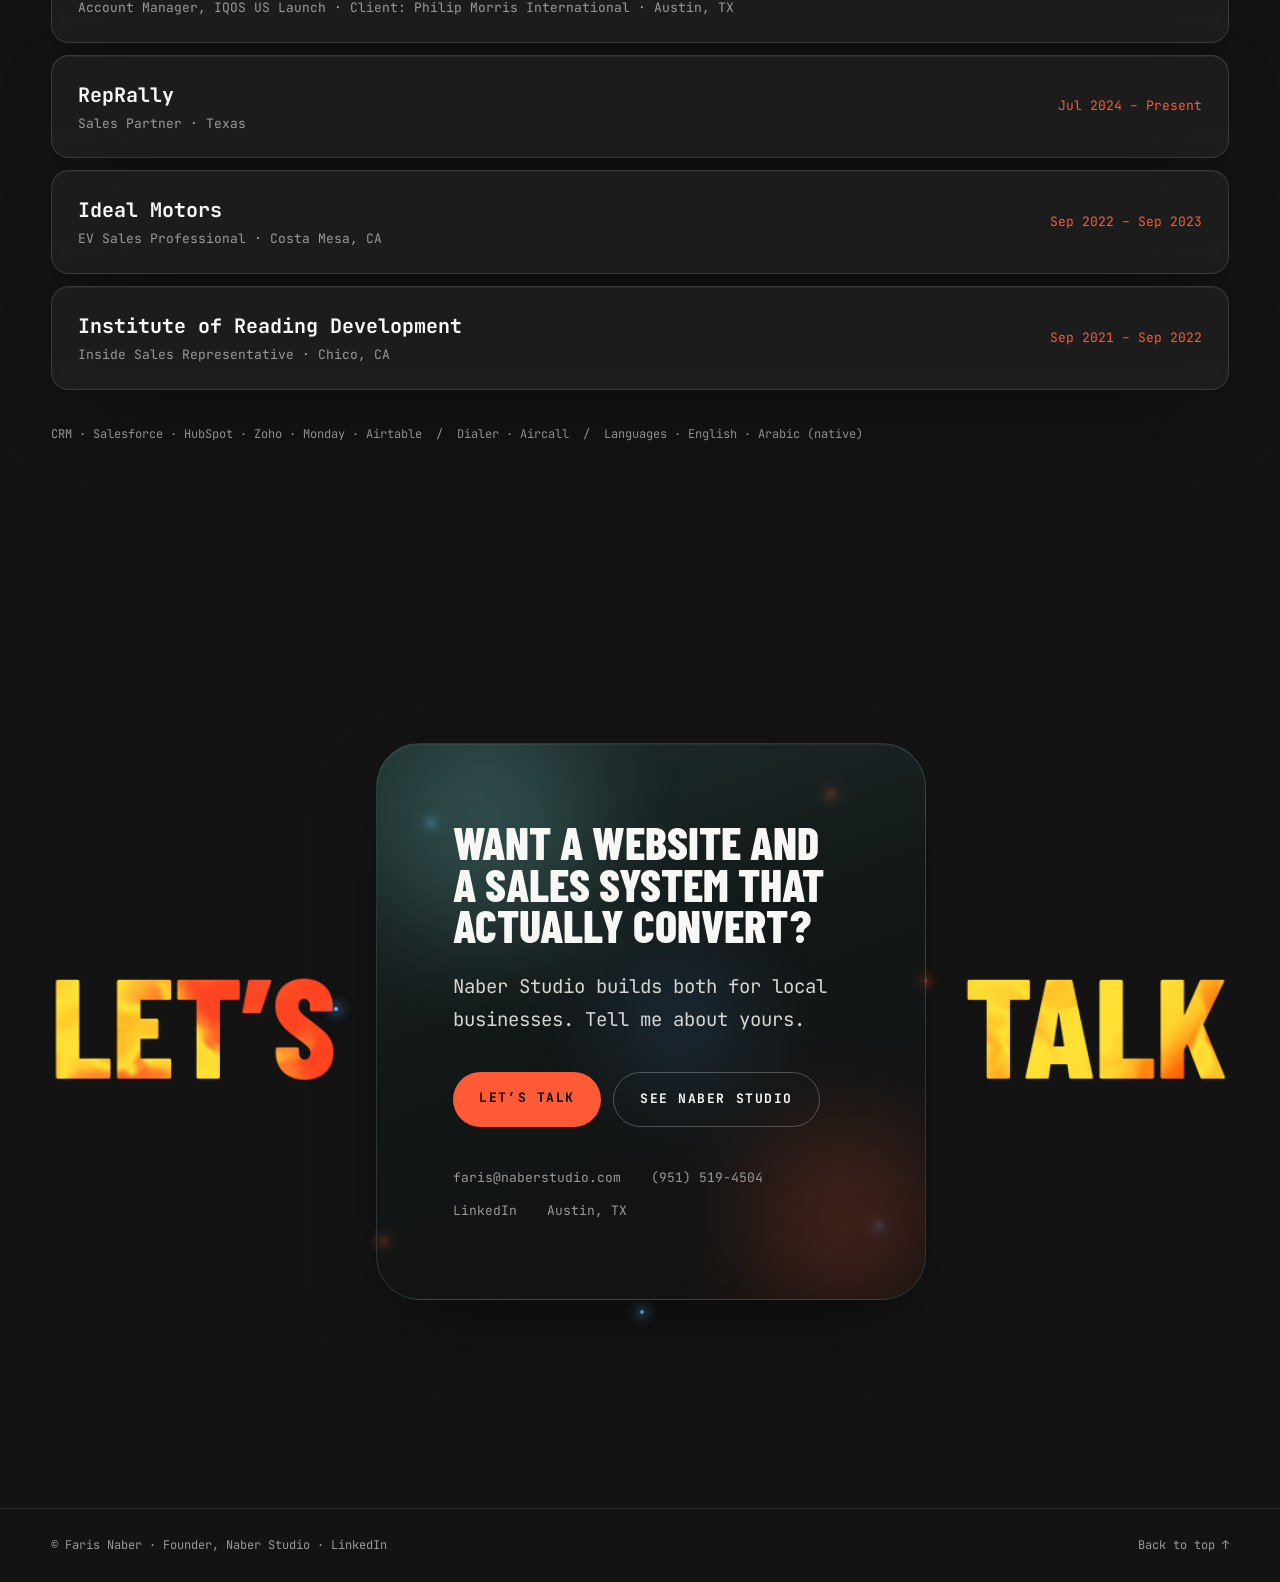
==== commit 2f80348f: "Drop unconfirmed Brewco clause from IQOS story" ====
--- a/index.html
+++ b/index.html
@@ -4,9 +4,9 @@
 <meta charset="utf-8">
 <meta name="viewport" content="width=device-width, initial-scale=1">
 <title>Faris Naber — Founding Sales &amp; 0→1 Market Launch</title>
-<meta name="description" content="Faris Naber, founding sales and 0→1 market launch, Austin, TX. Founder of Naber Works. Field, inside and phone sales: built RepRally’s Texas territory from zero to $530K+ in recurring wholesale revenue, worked the IQOS US launch for Mosaic North America, and sold $3.7M in EVs in four months.">
+<meta name="description" content="Faris Naber, founding sales and 0→1 market launch, Austin, TX. Founder of Naber Studio. Field, inside and phone sales: built RepRally’s Texas territory from zero to $530K+ in recurring wholesale revenue, worked the IQOS US launch for Mosaic North America, and sold $3.7M in EVs in four months.">
 <meta property="og:title" content="Faris Naber — Founding Sales &amp; 0→1 Market Launch">
-<meta property="og:description" content="Built a Texas territory from zero to $530K+ in recurring wholesale revenue and sold $3.7M in EVs in four months. Now building sales systems and websites for local businesses at Naber Works.">
+<meta property="og:description" content="Built a Texas territory from zero to $530K+ in recurring wholesale revenue and sold $3.7M in EVs in four months. Now building sales systems and websites for local businesses at Naber Studio.">
 <meta property="og:image" content="https://naberstudio.com/faris/assets/faris-iqos-kiosk.jpg">
 <meta property="og:url" content="https://naberstudio.com/faris/">
 <meta name="theme-color" content="#131313">
@@ -34,7 +34,7 @@
 <link href="https://fonts.googleapis.com/css2?family=Barlow+Condensed:wght@600;700;800&family=JetBrains+Mono:wght@400;500;700&display=swap" rel="stylesheet">
 <link rel="stylesheet" href="styles.css?v=45">
 <script type="application/ld+json">
-{"@context":"https://schema.org","@type":"Person","name":"Faris Naber","url":"https://naberstudio.com/faris/","jobTitle":"Founder","email":"mailto:faris@naberstudio.com","address":{"@type":"PostalAddress","addressLocality":"Austin","addressRegion":"TX","addressCountry":"US"},"worksFor":{"@type":"Organization","name":"Naber Works","url":"https://naberstudio.com/"},"sameAs":["https://www.linkedin.com/in/farisnaber/"],"knowsLanguage":["English","Arabic"]}
+{"@context":"https://schema.org","@type":"Person","name":"Faris Naber","url":"https://naberstudio.com/faris/","jobTitle":"Founder","email":"mailto:faris@naberstudio.com","address":{"@type":"PostalAddress","addressLocality":"Austin","addressRegion":"TX","addressCountry":"US"},"worksFor":{"@type":"Organization","name":"Naber Studio","url":"https://naberstudio.com/"},"sameAs":["https://www.linkedin.com/in/farisnaber/"],"knowsLanguage":["English","Arabic"]}
 </script>
 <link rel="canonical" href="https://naberstudio.com/faris/">
 </head>
@@ -51,7 +51,7 @@
 <nav id="menu" class="menu" aria-hidden="true">
   <a href="#numbers"><span>01</span>Numbers</a>
     <a href="#work"><span>02</span>Work</a>
-  <a href="#studio"><span>03</span>Naber Works</a>
+  <a href="#studio"><span>03</span>Naber Studio</a>
   <a href="#toolkit"><span>04</span>Toolkit</a>
   <a href="#record"><span>05</span>Record</a>
   <a href="#contact"><span>06</span>Contact</a>
@@ -63,7 +63,7 @@
 <!-- HERO -->
 <section class="hero">
   <canvas id="orb" aria-hidden="true"></canvas>
-  <p class="hero-eyebrow">Faris Naber <i></i> Founder, Naber Works <i></i> Austin, TX</p>
+  <p class="hero-eyebrow">Faris Naber <i></i> Founder, Naber Studio <i></i> Austin, TX</p>
   <h1 class="hero-title">
     <span class="ln"><span>Faris</span></span>
     <span class="ln"><span class="c-o">Naber</span></span>
@@ -80,10 +80,10 @@
   <div class="glass intro-card reveal">
     <span class="sig" aria-hidden="true">FN</span>
     <p>Hi, I’m Faris.</p>
-    <p>I’m the founder of <em class="c-o">Naber Works</em>. We build sales systems and websites that convert.</p>
-    <p>My background is field and inside sales. I opened RepRally’s Texas territory with zero accounts and grew it to <em class="c-t">$530K+</em> in recurring wholesale revenue, worked the IQOS US launch in Austin for Mosaic North America, closed $383K across 211 deals in phone sales at SalesBound, and sold $3.7M in EVs in four months. In each role I went past the job description and built scripts and approaches other reps adopted. Naber Works builds that kind of sales process for local businesses, with the website to support it.</p>
+    <p>I’m the founder of <em class="c-o">Naber Studio</em>. We build sales systems and websites that convert.</p>
+    <p>My background is field and inside sales. I opened RepRally’s Texas territory with zero accounts and grew it to <em class="c-t">$530K+</em> in recurring wholesale revenue, worked the IQOS US launch in Austin for Mosaic North America, closed $383K across 211 deals in phone sales at SalesBound, and sold $3.7M in EVs in four months. In each role I went past the job description and built scripts and approaches other reps adopted. Naber Studio builds that kind of sales process for local businesses, with the website to support it.</p>
     <div class="intro-cta">
-      <a class="link-dl" href="/">Visit Naber Works →</a>
+      <a class="link-dl" href="/">Visit Naber Studio →</a>
       <a class="link-dl" href="#work">See the work →</a>
     </div>
   </div>
@@ -274,16 +274,16 @@
   <p class="aside reveal">Earlier: Inside Sales Representative at the Institute of Reading Development. <span class="c-t">41.7% inbound close rate by week three.</span></p>
 </section>
 
-<!-- NABER WORKS -->
+<!-- NABER STUDIO -->
 <section id="studio" class="block">
-  <h2 class="mega left"><span class="l1">Naber</span><span class="l2 c-o">Works</span></h2>
+  <h2 class="mega left"><span class="l1">Naber</span><span class="l2 c-o">Studio</span></h2>
   <p class="lede reveal">Everything I learned building sales systems, turned into a studio for local businesses.</p>
   <ol class="chain">
     <li class="glass reveal"><span>01</span><h3>Sales systems</h3><p>The motion, the scripts and the follow-up that turn interest into sales</p></li>
     <li class="glass reveal"><span>02</span><h3>Websites that convert</h3><p>Designed around how your customers actually buy</p></li>
     <li class="glass reveal"><span>03</span><h3>Online stores</h3><p>Checkout, pickup, and a phone tool to add and sell in seconds</p></li>
     <li class="glass reveal"><span>04</span><h3>Built for your team to run</h3><p>A documented system you own, not one that depends on us</p></li>
-    <li class="glass reveal final"><span>05</span><h3><a href="/">naberstudio.com →</a></h3><p>See what Naber Works is building for local businesses</p></li>
+    <li class="glass reveal final"><span>05</span><h3><a href="/">naberstudio.com →</a></h3><p>See what Naber Studio is building for local businesses</p></li>
   </ol>
 </section>
 
@@ -310,7 +310,7 @@
 <section id="record" class="block">
   <h2 class="mega right"><span class="l1">The</span><span class="l2 c-o">Record</span></h2>
   <ul class="timeline">
-    <li class="glass reveal"><div><h3>Naber Works</h3><p>Founder · Austin, TX</p></div><time>Mar 2026 – Present</time></li>
+    <li class="glass reveal"><div><h3>Naber Studio</h3><p>Founder · Austin, TX</p></div><time>Mar 2026 – Present</time></li>
     <li class="glass reveal"><div><h3>SalesBound</h3><p>Sales Representative · Austin, TX</p></div><time>Apr 2026 – Aug 2026</time></li>
     <li class="glass reveal"><div><h3>Mosaic North America</h3><p>Account Manager, IQOS US Launch · Client: Philip Morris International · Austin, TX</p></div><time>Sep 2025 – Apr 2026</time></li>
     <li class="glass reveal"><div><h3>RepRally</h3><p>Sales Partner · Texas</p></div><time>Jul 2024 – Present</time></li>
@@ -329,10 +329,10 @@
   <div class="glass contact-card reveal">
     <div class="card-aurora" aria-hidden="true"><i></i><i></i><i></i></div>
     <p class="contact-q">Want a website and a sales system that actually convert?</p>
-    <p>Naber Works builds both for local businesses. Tell me about yours.</p>
+    <p>Naber Studio builds both for local businesses. Tell me about yours.</p>
     <div class="cta-row">
-      <a class="btn btn-primary" href="mailto:faris@naberstudio.com?subject=Naber%20Works">Let’s talk</a>
-      <a class="btn btn-ghost" href="/">See Naber Works</a>
+      <a class="btn btn-primary" href="mailto:faris@naberstudio.com?subject=Naber%20Studio">Let’s talk</a>
+      <a class="btn btn-ghost" href="/">See Naber Studio</a>
     </div>
     <p class="contact-lines">
       <a href="mailto:faris@naberstudio.com">faris@naberstudio.com</a>
@@ -345,7 +345,7 @@
 </section>
 
 </main>
-<footer class="foot"><span>© Faris Naber · Founder, <a href="/">Naber Works</a> · <a href="https://www.linkedin.com/in/farisnaber/" target="_blank" rel="me noopener">LinkedIn</a></span><a href="#top">Back to top ↑</a></footer>
+<footer class="foot"><span>© Faris Naber · Founder, <a href="/">Naber Studio</a> · <a href="https://www.linkedin.com/in/farisnaber/" target="_blank" rel="me noopener">LinkedIn</a></span><a href="#top">Back to top ↑</a></footer>
 
 <script src="main.js?v=45"></script>
 <script src="variants.js?v=45"></script>
